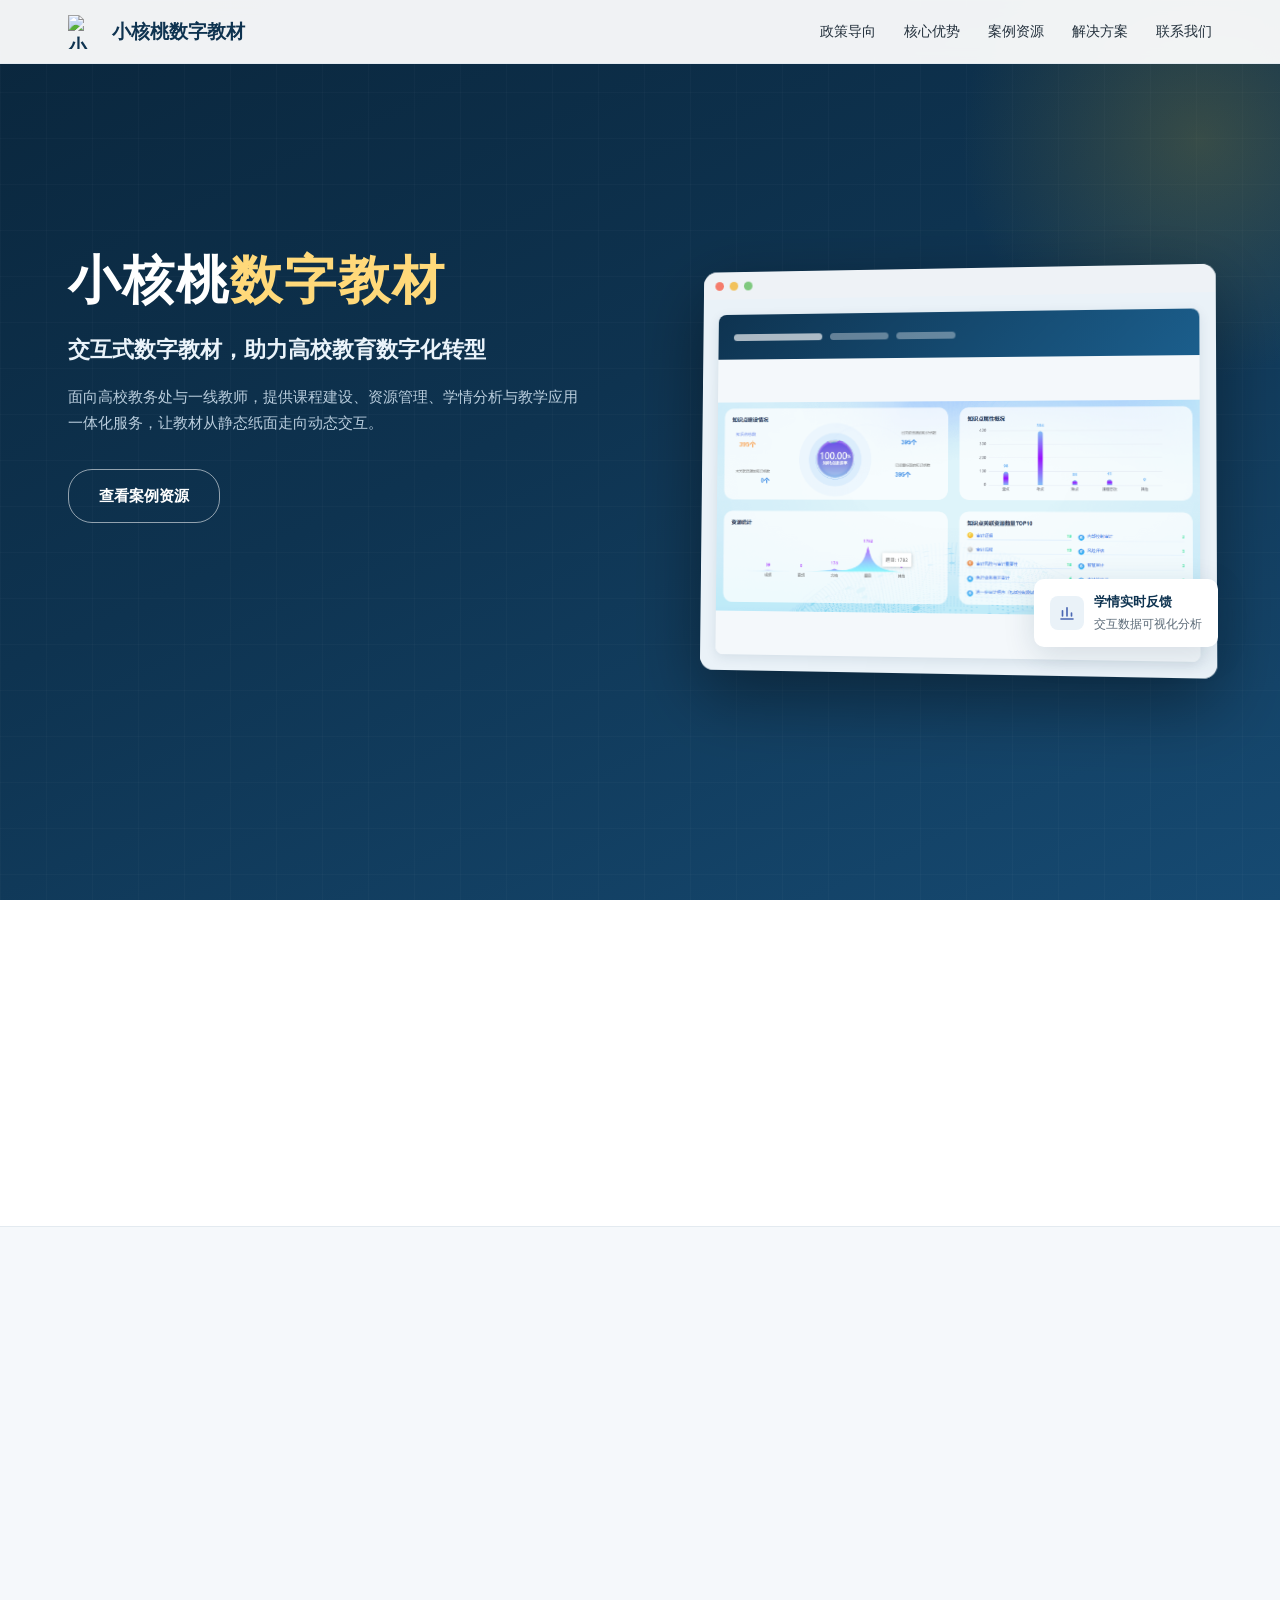
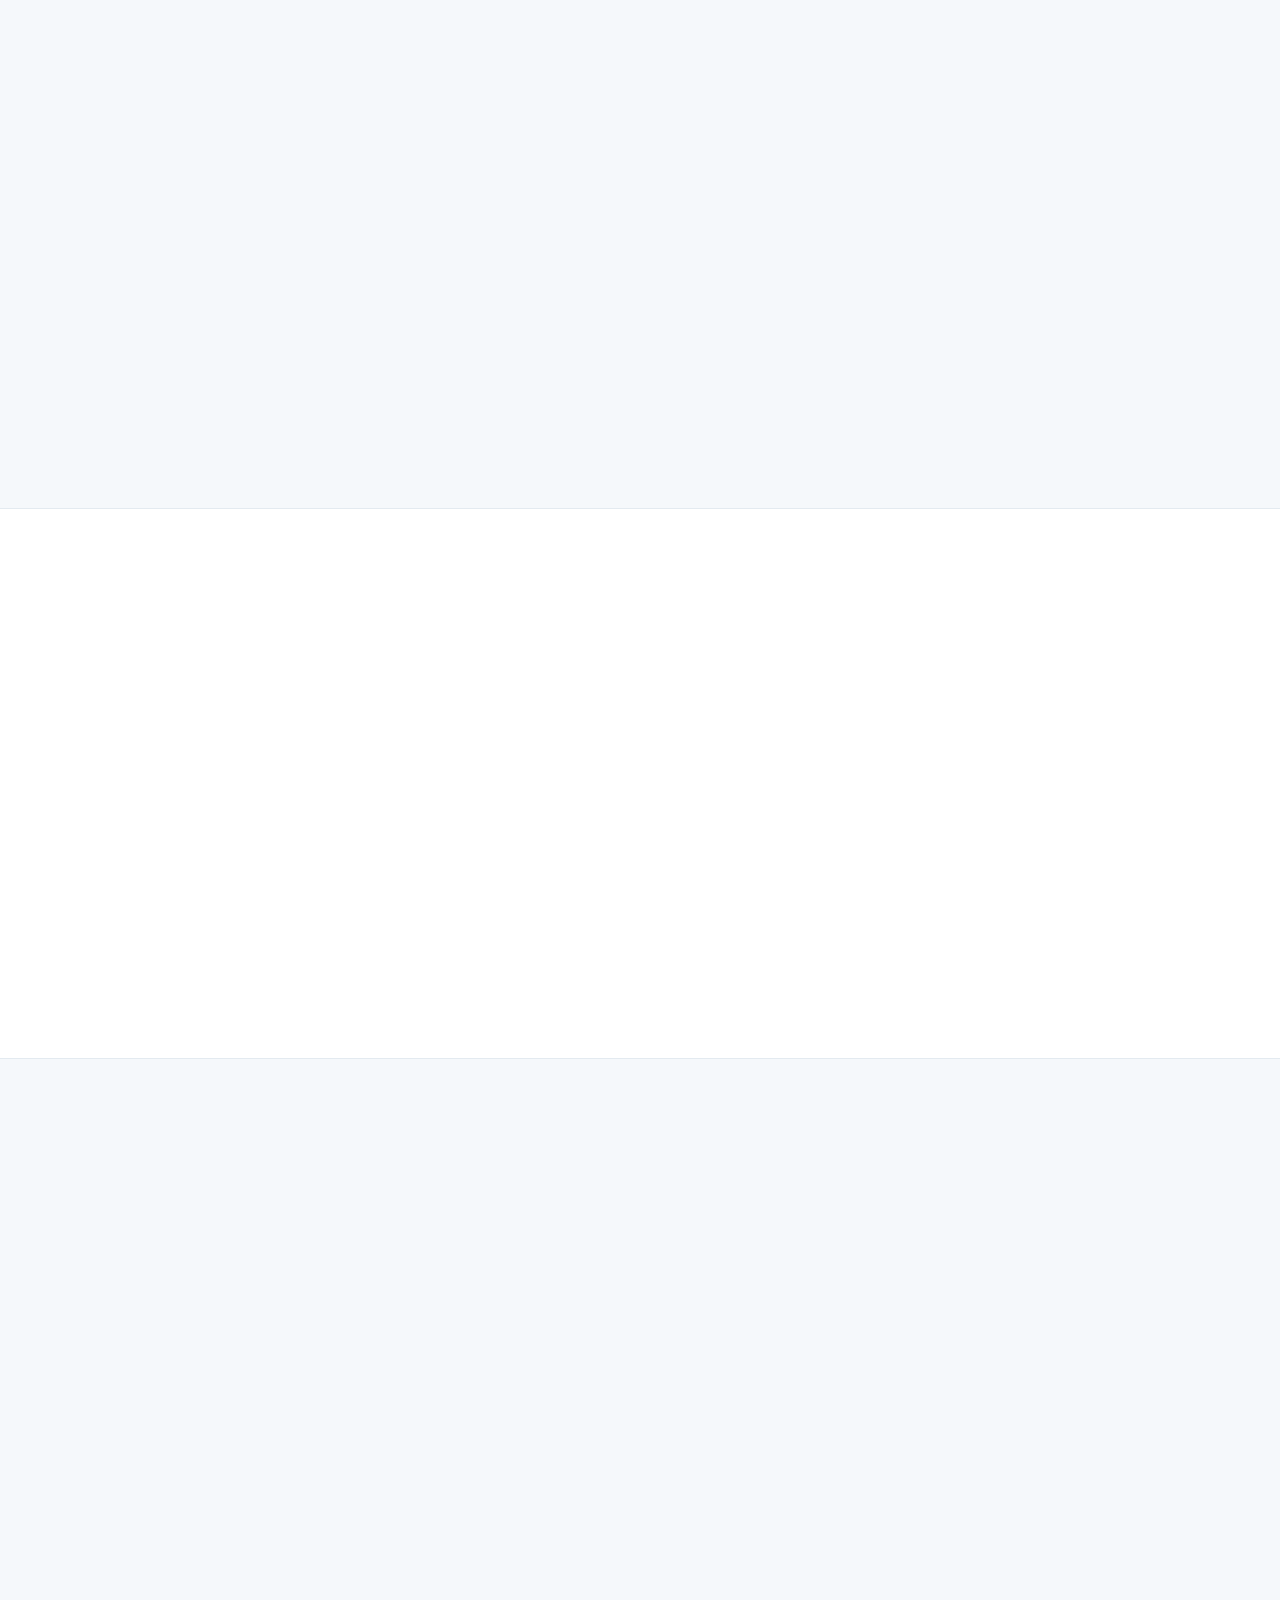
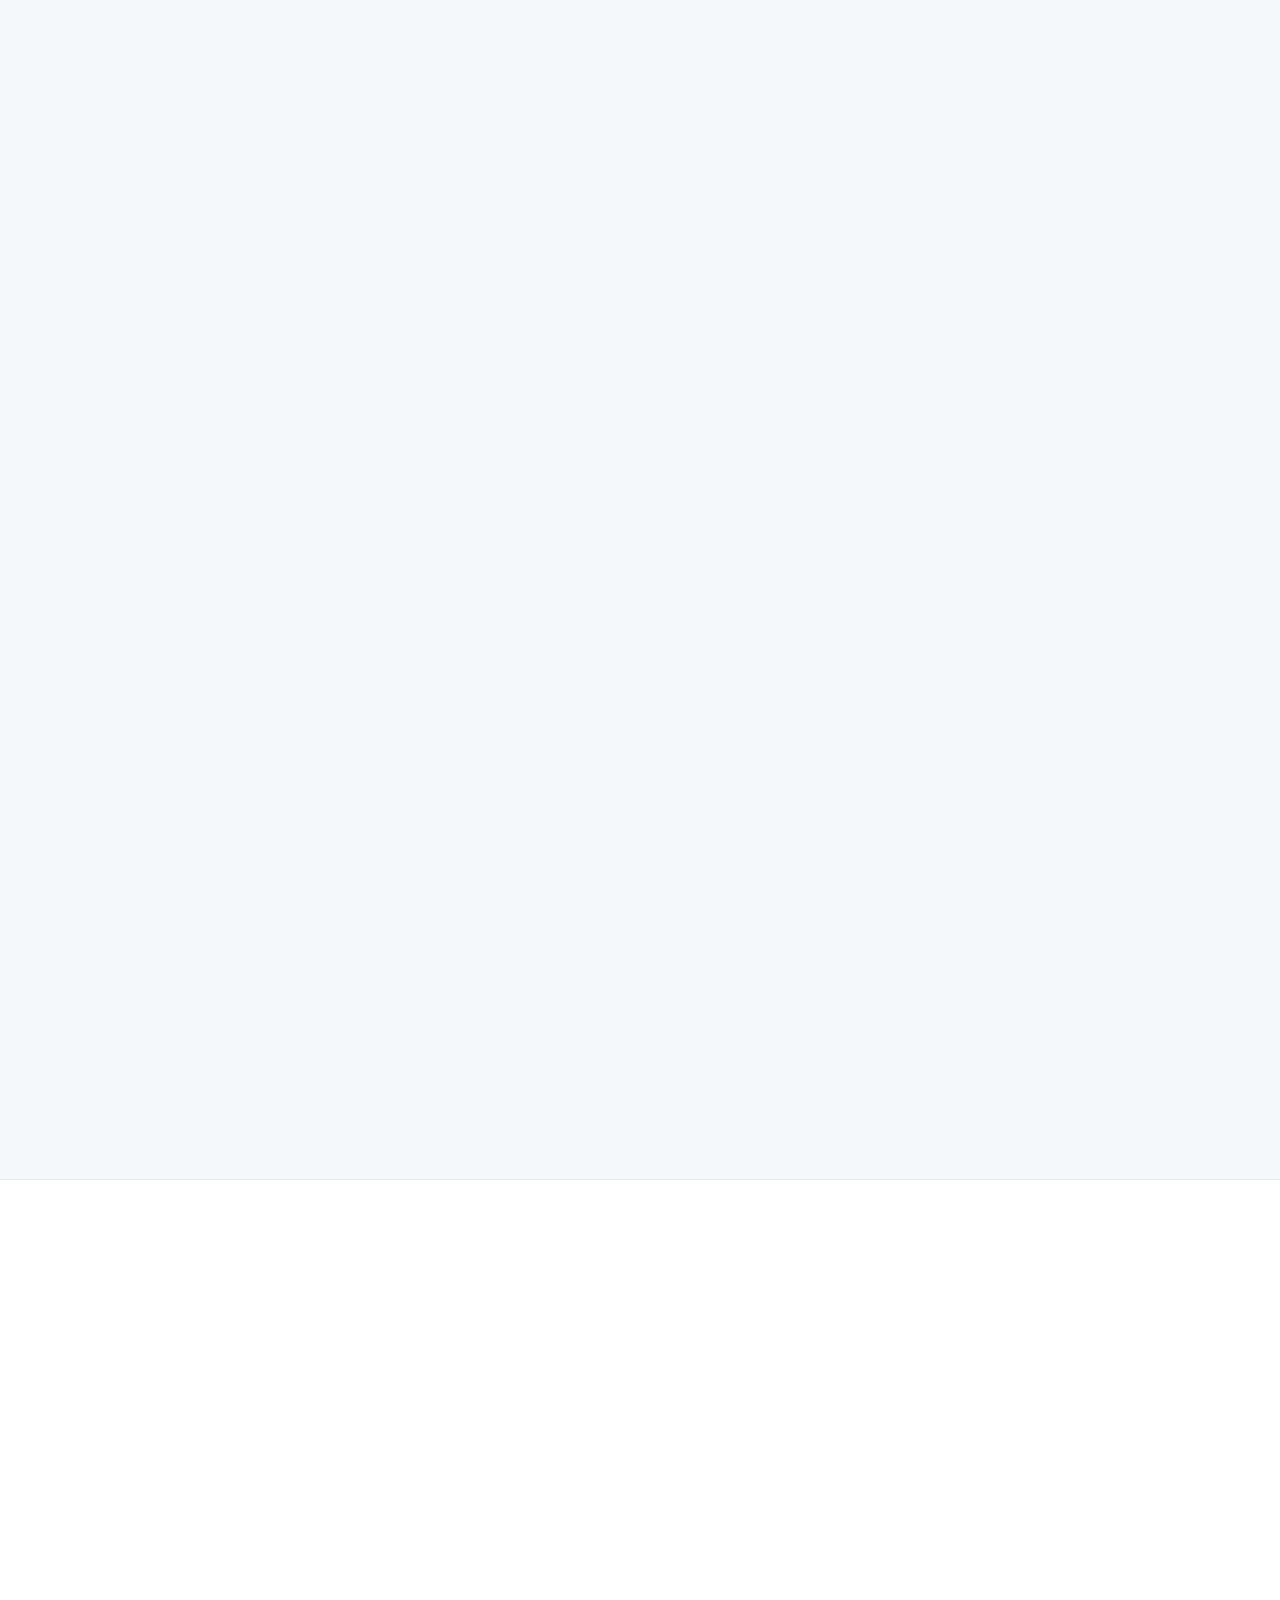
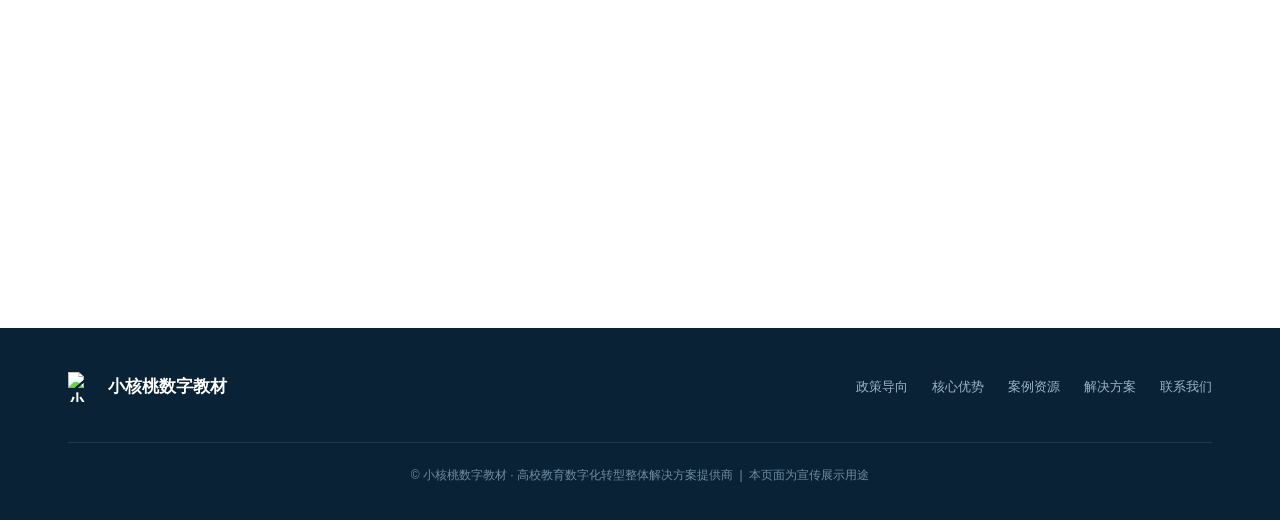
==== promo/index.html @ f2ae72eb "promo改版v3：数字教材封面无限滚动+核桃智学平台链接" ====
<!DOCTYPE html>
<html lang="zh-CN">
<head>
<meta charset="UTF-8">
<meta name="viewport" content="width=device-width, initial-scale=1.0">
<title>小核桃数字教材 · 交互式数字教材，助力高校教育数字化转型</title>
<meta name="description" content="小核桃数字教材：面向高校的数字教材建设整体解决方案，覆盖课程建设、资源管理、学情分析与教学应用全流程。">
<style>
/* ============ 基础与变量 ============ */
:root{
  --navy:#0e3350;
  --navy-2:#164a72;
  --blue:#1b5e8c;
  --blue-soft:#eaf2f8;
  --gold:#c9a227;
  --gold-soft:#f7efd8;
  --ink:#23303c;
  --gray:#5c6b78;
  --line:#e3eaf0;
  --bg:#ffffff;
  --bg-gray:#f5f8fb;
  --shadow:0 1px 3px rgba(14,51,80,.08),0 6px 20px rgba(14,51,80,.06);
  --shadow-lg:0 8px 32px rgba(14,51,80,.14);
  --radius:10px;
}
*{margin:0;padding:0;box-sizing:border-box}
html{scroll-behavior:smooth;scroll-padding-top:76px}
body{
  font-family:"Microsoft YaHei","PingFang SC","Helvetica Neue",Arial,sans-serif;
  color:var(--ink);background:var(--bg);line-height:1.7;
  -webkit-font-smoothing:antialiased;
}
a{color:inherit;text-decoration:none}
img{max-width:100%;display:block}
button{font-family:inherit;cursor:pointer;border:none;background:none}
.container{max-width:1200px;margin:0 auto;padding:0 28px}
section{position:relative}

/* ============ 通用板块头 ============ */
.section-head{text-align:center;max-width:760px;margin:0 auto 48px}
.section-kicker{
  display:inline-block;font-size:13px;letter-spacing:2px;color:var(--blue);
  background:var(--blue-soft);border:1px solid #d3e5f2;border-radius:20px;
  padding:4px 16px;margin-bottom:16px;font-weight:600;
}
.section-title{font-size:32px;font-weight:700;color:var(--navy);line-height:1.35}
.section-sub{color:var(--gray);margin-top:12px;font-size:15px}
.section-head .divider{width:52px;height:3px;background:var(--gold);border-radius:2px;margin:18px auto 0}

/* ============ 顶部导航 ============ */
.nav{
  position:fixed;top:0;left:0;right:0;z-index:100;height:64px;
  background:rgba(255,255,255,.94);backdrop-filter:blur(8px);
  border-bottom:1px solid var(--line);transition:box-shadow .25s;
}
.nav.scrolled{box-shadow:0 2px 14px rgba(14,51,80,.08)}
.nav-inner{height:64px;display:flex;align-items:center;justify-content:space-between}
.brand{display:flex;align-items:center;gap:10px;font-size:19px;font-weight:700;color:var(--navy)}
.brand .logo-img{
  width:34px;height:34px;object-fit:contain;flex:none;border-radius:0;
}
.nav-links{display:flex;align-items:center;gap:28px}
.nav-links a{font-size:14px;color:var(--ink);position:relative;padding:4px 0;transition:color .2s}
.nav-links a:hover{color:var(--blue)}
.nav-links a::after{content:"";position:absolute;left:0;bottom:0;width:0;height:2px;background:var(--blue);transition:width .25s}
.nav-links a:hover::after{width:100%}
.nav-cta{
  background:linear-gradient(135deg,var(--navy),var(--blue));color:#fff;
  font-size:14px;padding:9px 20px;border-radius:22px;font-weight:600;transition:transform .2s,box-shadow .2s;
}
.nav-cta:hover{transform:translateY(-1px);box-shadow:0 4px 14px rgba(27,94,140,.35)}
.nav-burger{display:none;flex-direction:column;gap:5px;padding:8px}
.nav-burger span{width:22px;height:2px;background:var(--navy);border-radius:1px}

/* ============ Banner ============ */
.hero{
  min-height:100vh;display:flex;align-items:center;
  background:linear-gradient(155deg,#0a263c 0%,var(--navy) 45%,var(--navy-2) 100%);
  color:#fff;position:relative;overflow:hidden;padding:120px 0 80px;
}
.hero::before{
  content:"";position:absolute;inset:0;opacity:.5;
  background-image:linear-gradient(rgba(255,255,255,.045) 1px,transparent 1px),
                   linear-gradient(90deg,rgba(255,255,255,.045) 1px,transparent 1px);
  background-size:46px 46px;
}
.hero::after{
  content:"";position:absolute;right:-180px;top:-120px;width:520px;height:520px;border-radius:50%;
  background:radial-gradient(circle,rgba(201,162,39,.22),transparent 65%);
}
.hero-inner{position:relative;z-index:2;display:grid;grid-template-columns:1.05fr .95fr;gap:56px;align-items:center}
.hero h1{font-size:52px;font-weight:800;letter-spacing:2px;line-height:1.25;margin-bottom:18px}
.hero h1 .accent{color:#ffd97a}
.hero-sub{font-size:22px;font-weight:600;color:#eaf3fa;margin-bottom:16px}
.hero-desc{font-size:15px;color:#b9cddd;max-width:520px;margin-bottom:34px}
.hero-actions{display:flex;gap:16px;flex-wrap:wrap}
.btn{
  display:inline-flex;align-items:center;justify-content:center;gap:8px;
  font-size:15px;font-weight:600;border-radius:24px;padding:13px 30px;transition:transform .2s,box-shadow .2s,background .2s;
}
.btn-primary{background:linear-gradient(135deg,#d9b64a,#c9a227);color:#27301c}
.btn-primary:hover{transform:translateY(-2px);box-shadow:0 8px 22px rgba(201,162,39,.45)}
.btn-ghost{border:1px solid rgba(255,255,255,.55);color:#fff}
.btn-ghost:hover{background:rgba(255,255,255,.1);transform:translateY(-2px)}
.hero-metrics{display:flex;gap:0;margin-top:46px;overflow:hidden;border-radius:12px;background:linear-gradient(135deg,#0c2942,#164a72);box-shadow:0 8px 32px rgba(14,51,80,.35);backdrop-filter:blur(8px)}
.metric{flex:1;text-align:center;padding:28px 16px;position:relative;cursor:default;transition:background .25s}
.metric::after{content:"";position:absolute;right:0;top:15%;bottom:15%;width:1px;background:rgba(255,255,255,.12)}
.metric:last-child::after{display:none}
.metric:hover{background:rgba(255,255,255,.045)}
.metric strong{display:block;font-size:24px;font-weight:700;color:#fff;letter-spacing:1.5px;line-height:1.4}
.metric strong .accent{color:#ffd97a;font-weight:800}
.metric strong em{font-style:normal;color:#ffd97a;font-weight:800}
.metric strong span{position:relative;z-index:1}
.hero-visual{position:relative}
.device-frame{
  background:#fff;border-radius:14px;box-shadow:0 24px 70px rgba(0,0,0,.4);overflow:hidden;
  transform:perspective(1200px) rotateY(-6deg) rotateX(2deg);
}
.device-top{height:28px;background:#eef2f6;display:flex;align-items:center;padding:0 12px;gap:6px}
.device-top i{width:9px;height:9px;border-radius:50%;display:inline-block}
.device-top i:nth-child(1){background:#f57c6c}
.device-top i:nth-child(2){background:#f2c25c}
.device-top i:nth-child(3){background:#7fc97f}
.device-screen{background:var(--blue-soft);padding:16px}
.mock-book{background:#fff;border-radius:8px;box-shadow:0 3px 12px rgba(14,51,80,.1);overflow:hidden}
.mock-book-bar{height:46px;background:linear-gradient(135deg,var(--navy),var(--blue));display:flex;align-items:center;padding:0 16px;gap:8px}
.mock-book-bar span{width:60px;height:7px;border-radius:4px;background:rgba(255,255,255,.35)}
.mock-book-bar span:first-child{width:92px;background:rgba(255,255,255,.65)}
.mock-book-shot{min-height:300px;display:flex;align-items:center;justify-content:center;background:#f4f8fb}
.mock-book-shot img{max-width:100%;max-height:100%;object-fit:contain;display:block}
.hero-badge{
  position:absolute;right:-6px;bottom:26px;background:#fff;border-radius:10px;box-shadow:var(--shadow-lg);
  padding:12px 16px;display:flex;align-items:center;gap:10px;font-size:13px;color:var(--ink);
}
.hero-badge .ico{width:34px;height:34px;border-radius:8px;background:var(--blue-soft);display:flex;align-items:center;justify-content:center;padding:8px}
.hero-badge b{display:block;font-size:13px;color:var(--navy)}
.hero-badge span{font-size:12px;color:var(--gray)}

/* ============ 滚动淡入 ============ */
.fade{opacity:0;transform:translateY(26px);transition:opacity .6s ease,transform .6s ease}
.fade.in{opacity:1;transform:none}

/* ============ 板块1：政策导向 ============ */
.section{padding:88px 0}
.section-gray{background:var(--bg-gray);border-top:1px solid var(--line);border-bottom:1px solid var(--line)}
.policy-grid{display:grid;grid-template-columns:repeat(3,1fr);gap:24px}
.policy-card{
  background:#fff;border:1px solid var(--line);border-radius:var(--radius);overflow:hidden;
  cursor:pointer;transition:transform .22s,box-shadow .22s,border-color .22s;position:relative;
}
.policy-card:hover{transform:translateY(-4px);box-shadow:var(--shadow-lg);border-color:#c8dbe9}
.policy-card .shot{
  height:212px;background:#f7fafc;display:flex;align-items:center;justify-content:center;
  border-bottom:1px solid var(--line);padding:16px;position:relative;
}
.policy-card .badge{position:absolute;top:12px;left:12px;z-index:3;font-size:11px;color:#fff;
  background:rgba(14,51,80,.82);padding:3px 10px;border-radius:12px}
.policy-card .mask{position:absolute;inset:0;background:linear-gradient(180deg,rgba(247,250,252,0),rgba(247,250,252,.92));display:flex;align-items:flex-end;
  padding:12px 14px;font-size:12px;color:var(--gray);opacity:0;transform:translateY(7px);transition:all .22s;z-index:2}
.policy-card:hover .mask{opacity:1;transform:none}
.policy-card .info{padding:16px 18px 18px}
.policy-card .info h3{font-size:15.5px;font-weight:700;color:var(--navy);line-height:1.5;margin-bottom:8px}
.policy-card .meta{display:flex;justify-content:space-between;align-items:center}
.policy-card .dept{font-size:12px;color:var(--gray);background:#f1f5f9;border-radius:12px;padding:3px 10px}
.policy-card .more{font-size:12.5px;color:var(--blue);font-weight:600;opacity:0;transform:translateX(-5px);transition:all .22s}
.policy-card:hover .more{opacity:1;transform:none}

/* 政策文件示意（公文样式） */
.doc-shot{width:100%;max-width:236px;background:#fff;border:1px solid #e5e9ee;border-radius:6px;padding:15px 14px;box-shadow:0 2px 8px rgba(14,51,80,.08)}
.doc-shot .red{width:88%;height:6px;border-radius:3px;background:#c0392b;margin:0 auto 9px}
.doc-shot .doc-title{text-align:center;font-size:11px;font-weight:700;color:#2c3e50;line-height:1.5;margin-bottom:10px;letter-spacing:.5px}
.doc-shot .doc-no{text-align:center;font-size:9.5px;color:#7f8c8d;margin-bottom:9px}
.doc-shot .doc-body{display:flex;flex-direction:column;gap:6px}
.doc-shot .doc-body i{height:5px;border-radius:3px;background:#e8edf2}
.doc-shot .doc-body i.w70{width:70%}.doc-shot .doc-body i.w55{width:55%}.doc-shot .doc-body i.w80{width:80%}
.doc-shot .stamp{position:relative;margin-top:10px;height:36px}
.doc-shot .stamp::before{content:"示例文件 · 待替换";position:absolute;right:0;top:0;font-size:8.5px;color:#b0bec5;border:1px dashed #c8d4dd;border-radius:40%;
  transform:rotate(-8deg);padding:6px 7px;white-space:nowrap}
.doc-shot.long{max-width:186px}

/* ============ 弹窗 ============ */
.overlay{
  position:fixed;inset:0;z-index:300;background:rgba(9,25,38,.66);backdrop-filter:blur(3px);
  display:flex;align-items:center;justify-content:center;padding:28px;
  opacity:0;pointer-events:none;transition:opacity .25s;
}
.overlay.open{opacity:1;pointer-events:auto}
.modal{
  background:#fff;border-radius:14px;width:min(960px,100%);max-height:86vh;overflow:hidden;
  box-shadow:0 30px 80px rgba(0,0,0,.4);transform:translateY(18px) scale(.98);transition:transform .28s;
  display:flex;flex-direction:column;
}
.overlay.open .modal{transform:none}
.modal-head{display:flex;align-items:center;justify-content:space-between;padding:16px 22px;border-bottom:1px solid var(--line)}
.modal-head h3{font-size:17px;color:var(--navy);font-weight:700;padding-right:16px}
.modal-close{width:34px;height:34px;border-radius:50%;background:#f1f5f9;color:var(--gray);font-size:18px;line-height:34px;
  text-align:center;flex:none;transition:background .2s,color .2s}
.modal-close:hover{background:#e3ecf3;color:var(--navy)}
.modal-body{overflow:auto;padding:22px;display:grid;grid-template-columns:1fr 1fr;gap:26px}
.modal-body.case-only{grid-template-columns:1fr}
.modal-shot{background:#f7fafc;border:1px solid var(--line);border-radius:10px;padding:18px;display:flex;align-items:center;justify-content:center;min-height:300px}
.modal-info h4{font-size:16.5px;color:var(--navy);margin-bottom:5px}
.modal-info .m-meta{font-size:12.5px;color:var(--blue);margin-bottom:14px}
.modal-info p{font-size:14px;color:#44525e;margin-bottom:14px}
.modal-info .note{font-size:12.5px;color:#8a97a1;background:#f4f7fa;border-radius:8px;padding:10px 12px;margin-bottom:16px;line-height:1.6}
.modal-dl{
  display:inline-flex;align-items:center;gap:8px;background:linear-gradient(135deg,var(--navy),var(--blue));
  color:#fff;font-size:14px;font-weight:600;border-radius:22px;padding:11px 24px;transition:transform .2s,box-shadow .2s;
}
.modal-dl:hover{transform:translateY(-2px);box-shadow:0 6px 16px rgba(27,94,140,.4)}

/* 案例视频弹窗 */
.case-video{width:100%;aspect-ratio:16/9;background:#0b1a28;border-radius:10px;overflow:hidden}
.case-video video{width:100%;height:100%;object-fit:contain;background:#000}

/* ============ 板块2：优势与创新 ============ */
.sec-tabs{display:flex;justify-content:center;gap:12px;margin-bottom:44px}
.sec-tab{font-size:15px;font-weight:600;color:var(--gray);border-bottom:2px solid transparent;padding:8px 4px;margin:0 8px;transition:color .2s,border-color .2s}
.sec-tab:hover{color:var(--blue)}
.sec-tab.active{color:var(--blue);border-color:var(--blue)}
.tab-panel{display:none}
.tab-panel.active{display:block;animation:panelIn .35s ease}
@keyframes panelIn{from{opacity:0;transform:translateY(10px)}to{opacity:1;transform:none}}

.adv-cards{display:grid;grid-template-columns:repeat(2,1fr);gap:24px}
.adv-card{background:#fff;border:1px solid var(--line);border-radius:var(--radius);padding:26px 24px;transition:transform .22s,box-shadow .22s;text-align:center}
.adv-card:hover{transform:translateY(-4px);box-shadow:var(--shadow-lg)}
.adv-ico{width:56px;height:56px;margin:0 auto 16px;border-radius:14px;display:flex;align-items:center;justify-content:center;font-size:26px}
.adv-ico.b1{background:#e8f1f9}.adv-ico.b2{background:#f5eedc}.adv-ico.b3{background:#eaf4ec}.adv-ico.b4{background:#f6ebf1}.adv-ico.b5{background:#edf1fa}.adv-ico.b6{background:#f2efe9}
.adv-card h3{font-size:16px;color:var(--navy);margin-bottom:10px}
.adv-card p{font-size:13.5px;color:var(--gray)}

/* 截图横向滑动 */
.slide-wrap{position:relative;margin-top:14px}
.slide-track{display:flex;gap:22px;overflow-x:auto;scroll-snap-type:x mandatory;padding:6px 4px 18px;
  scrollbar-width:thin;scrollbar-color:#c9d8e4 transparent}
.slide-track::-webkit-scrollbar{height:6px}
.slide-track::-webkit-scrollbar-thumb{background:#c9d8e4;border-radius:3px}
.slide-card{flex:none;width:300px;scroll-snap-align:start;cursor:zoom-in;transition:transform .2s}
.slide-card:hover{transform:translateY(-3px)}
.slide-card .snap{height:196px;background:#f7fafc;border:1px solid var(--line);border-radius:var(--radius);display:flex;align-items:center;justify-content:center;overflow:hidden}
.slide-card figcaption{font-size:12.5px;color:var(--gray);margin-top:10px;text-align:center}
.slide-arrow{
  position:absolute;top:84px;width:38px;height:38px;border-radius:50%;background:#fff;border:1px solid var(--line);
  box-shadow:var(--shadow);color:var(--navy);font-size:16px;z-index:5;transition:all .2s;display:flex;align-items:center;justify-content:center;
}
.slide-arrow:hover{background:var(--navy);color:#fff}
.slide-arrow.prev{left:-16px}
.slide-arrow.next{right:-16px}

/* 动态图标演示（轻量） */
.dyn-row{display:grid;grid-template-columns:repeat(3,1fr);gap:24px;margin-top:44px}
.dyn-item{background:#fff;border:1px solid var(--line);border-radius:var(--radius);padding:26px 22px;text-align:center;transition:box-shadow .25s}
.dyn-item:hover{box-shadow:var(--shadow-lg)}
.dyn-ico{position:relative;width:74px;height:74px;margin:0 auto 14px}
.dyn-ico svg{width:74px;height:74px}
.dyn-item h4{font-size:15px;color:var(--navy);margin-bottom:8px}
.dyn-item p{font-size:13px;color:var(--gray)}

/* ============ 数字教材封面无限滚动 ============ */
.book-marquee{margin-top:44px;position:relative;overflow:hidden}
.book-marquee::before,.book-marquee::after{content:"";position:absolute;top:0;bottom:0;width:72px;z-index:2;pointer-events:none}
.book-marquee::before{left:0;background:linear-gradient(90deg,var(--bg-gray),transparent)}
.book-marquee::after{right:0;background:linear-gradient(270deg,var(--bg-gray),transparent)}
.book-track{display:flex;gap:20px;animation:bookScroll 28s linear infinite;width:max-content}
.book-marquee:hover .book-track{animation-play-state:paused}
.book-card{flex:none;width:170px;background:#fff;border:1px solid var(--line);border-radius:var(--radius);overflow:hidden;box-shadow:var(--shadow);transition:transform .22s,box-shadow .22s}
.book-card:hover{transform:translateY(-6px);box-shadow:var(--shadow-lg)}
.book-card img{width:100%;height:226px;object-fit:cover;display:block}
.book-card .book-info{padding:10px 12px}
.book-card .book-info h5{font-size:12.5px;color:var(--navy);font-weight:700;line-height:1.4}
@keyframes bookScroll{0%{transform:translateX(0)}100%{transform:translateX(-50%)}}
.book-platform-row{margin-top:28px;text-align:center}
.book-platform-row p{font-size:13.5px;color:var(--gray);margin-bottom:14px}

@media (max-width:760px){
  .book-card{width:140px}
  .book-card img{height:186px}
}
.pulse-ring{animation:pulseRing 2.4s ease-out infinite;transform-origin:center}
@keyframes pulseRing{0%{transform:scale(.6);opacity:.75}70%{transform:scale(1.08);opacity:0}100%{transform:scale(1.08);opacity:0}}
.pulse-dot{animation:pulseDot 2.4s ease-in-out infinite}
@keyframes pulseDot{0%,100%{opacity:.45}50%{opacity:1}}

.grow-bar{animation:growBar 1.6s ease-in-out infinite alternate;transform-origin:bottom}
@keyframes growBar{from{transform:scaleY(.55)}to{transform:scaleY(1)}}

/* ============ 板块3：案例库 ============ */
.res-toolbar{display:flex;justify-content:space-between;align-items:center;gap:18px;flex-wrap:wrap;margin-bottom:28px}
.res-filters{display:flex;gap:10px;flex-wrap:wrap}
.res-filter{font-size:13.5px;font-weight:600;color:var(--gray);border:1px solid var(--line);background:#fff;border-radius:22px;padding:7px 18px;transition:all .2s}
.res-filter:hover{border-color:var(--blue);color:var(--blue)}
.res-filter.active{background:var(--blue);color:#fff;border-color:var(--blue)}
.res-search{position:relative}
.res-search input{
  width:250px;border:1px solid var(--line);border-radius:22px;padding:9px 16px 9px 38px;font-size:13.5px;color:var(--ink);
  outline:none;transition:border-color .2s,box-shadow .2s;background:#fff;
}
.res-search input:focus{border-color:var(--blue);box-shadow:0 0 0 3px rgba(27,94,140,.12)}
.res-search::before{content:url("data:image/svg+xml,%3Csvg xmlns='http://www.w3.org/2000/svg' viewBox='0 0 24 24' fill='none' stroke='%238a97a1' stroke-width='2.5' stroke-linecap='round'%3E%3Ccircle cx='11' cy='11' r='7'/%3E%3Cline x1='21' y1='21' x2='16.5' y2='16.5'/%3E%3C/svg%3E");position:absolute;left:13px;top:50%;transform:translateY(-50%);font-size:13px;opacity:.55}
.case-grid{display:grid;grid-template-columns:repeat(3,1fr);gap:22px}
.case-card{
  background:#fff;border:1px solid var(--line);border-radius:var(--radius);overflow:hidden;cursor:pointer;
  transition:transform .22s,box-shadow .22s;display:flex;flex-direction:column;
}
.case-card:hover{transform:translateY(-4px);box-shadow:var(--shadow-lg)}
.case-cover{position:relative;height:168px;overflow:hidden;background:#10263b}
.case-cover img{width:100%;height:100%;object-fit:cover;transition:transform .35s}
.case-card:hover .case-cover img{transform:scale(1.05)}
.case-cover .cover-ph{width:100%;height:100%;display:flex;align-items:center;justify-content:center;color:#fff;font-size:15px}
.case-cover .play-badge{
  position:absolute;left:50%;top:50%;transform:translate(-50%,-50%);width:46px;height:46px;border-radius:50%;
  background:rgba(255,255,255,.9);color:var(--navy);display:flex;align-items:center;justify-content:center;
  font-size:16px;transition:transform .2s,background .2s;box-shadow:0 4px 14px rgba(0,0,0,.3);
}
.case-card:hover .play-badge{transform:translate(-50%,-50%) scale(1.12);background:#fff}
.case-cover .pin-badge{position:absolute;top:10px;left:10px;background:rgba(201,162,39,.94);color:#332c12;font-size:11px;font-weight:700;padding:3px 10px;border-radius:12px;z-index:2}
.case-body{padding:15px 16px 17px;display:flex;flex-direction:column;gap:8px;flex:1}
.case-body h3{font-size:14.5px;font-weight:700;color:var(--navy);line-height:1.5}
.case-body p{font-size:12.5px;color:var(--gray);flex:1}
.case-tags{display:flex;gap:6px;flex-wrap:wrap}
.case-tags span{font-size:11px;color:var(--blue);background:var(--blue-soft);border-radius:10px;padding:2px 9px}
.res-empty{text-align:center;color:var(--gray);padding:48px 0;display:none;font-size:14px}
.res-more{
  margin-top:52px;text-align:center;padding-top:36px;border-top:1px dashed var(--line);
}
.res-more p{font-size:13.5px;color:var(--gray);margin-bottom:16px}

/* ============ 板块4：解决方案（架构图版） ============ */
.arch-diagram{
  background:#fff;border:1px solid var(--line);border-radius:var(--radius);
  padding:32px;box-shadow:var(--shadow);margin-bottom:32px;
}
.arch-title{text-align:center;font-size:20px;font-weight:700;color:var(--navy);margin-bottom:6px}
.arch-sub{text-align:center;font-size:13px;color:var(--gray);margin-bottom:28px}
.arch-tier{display:flex;align-items:stretch;gap:16px;margin-bottom:8px}
.arch-tier-label{
  width:90px;flex:none;display:flex;align-items:center;justify-content:center;
  font-size:13px;font-weight:700;color:#fff;border-radius:8px;padding:12px 8px;
  text-align:center;line-height:1.4;
}
.arch-tier-items{flex:1;display:flex;gap:12px;flex-wrap:wrap}
.arch-item{
  flex:1;min-width:140px;background:#f8fafc;border:1.5px solid #e2e8f0;border-radius:8px;
  padding:14px 12px;text-align:center;font-size:12.5px;color:#334155;font-weight:600;
  transition:all .2s;cursor:default;position:relative;
}
.arch-item:hover{
  transform:translateY(-3px);box-shadow:0 6px 20px rgba(0,0,0,.08);
  border-color:var(--blue);background:#fff;
}
.arch-item .arch-icon{
  width:32px;height:32px;margin:0 auto 8px;border-radius:6px;
  display:flex;align-items:center;justify-content:center;
}
.arch-arrow{
  text-align:center;padding:4px 0;color:#94a3b8;font-size:18px;
}
.arch-tier.access .arch-tier-label{background:linear-gradient(135deg,#0e3350,#1b5e8c)}
.arch-tier.access .arch-icon{background:#eaf2f8;color:var(--blue)}
.arch-tier.app .arch-tier-label{background:linear-gradient(135deg,#164a72,#2563a8)}
.arch-tier.app .arch-icon{background:#f0f7ff;color:#2563a8}
.arch-tier.service .arch-tier-label{background:linear-gradient(135deg,#2563a8,#3b82c4)}
.arch-tier.service .arch-icon{background:#f5f0ff;color:#3b82c4}
.arch-tier.data .arch-tier-label{background:linear-gradient(135deg,#3b82c4,#60a5d4)}
.arch-tier.data .arch-icon{background:#f0fdf4;color:#16a34a}
.arch-tier.infra .arch-tier-label{background:linear-gradient(135deg,#475569,#64748b)}
.arch-tier.infra .arch-icon{background:#fef3c7;color:#d97706}

/* 架构图悬停详情 */
.arch-detail{
  position:absolute;bottom:calc(100% + 8px);left:50%;transform:translateX(-50%) translateY(4px);
  width:220px;background:#1e293b;color:#e2e8f0;border-radius:10px;padding:14px;
  font-size:12px;font-weight:400;line-height:1.7;opacity:0;pointer-events:none;
  transition:all .22s;box-shadow:0 8px 30px rgba(0,0,0,.25);z-index:10;
}
.arch-item:hover .arch-detail{opacity:1;transform:translateX(-50%) translateY(0)}
.arch-detail::after{
  content:"";position:absolute;left:50%;bottom:-6px;transform:translateX(-50%) rotate(45deg);
  width:12px;height:12px;background:#1e293b;
}

/* 解决方案类型卡片 */
.sol-types{display:grid;grid-template-columns:repeat(3,1fr);gap:20px;margin-top:28px}
.sol-type-card{
  background:#fff;border:1px solid var(--line);border-radius:var(--radius);padding:22px;
  transition:transform .22s,box-shadow .22s;
}
.sol-type-card:hover{transform:translateY(-3px);box-shadow:var(--shadow-lg)}
.sol-type-tag{
  display:inline-block;font-size:11px;font-weight:700;color:#fff;background:var(--gold);
  border-radius:12px;padding:3px 10px;margin-bottom:12px;
}
.sol-type-card h4{font-size:16px;color:var(--navy);margin-bottom:8px}
.sol-type-card p{font-size:13px;color:var(--gray);line-height:1.7}
.sol-type-feats{margin-top:14px;display:flex;flex-direction:column;gap:8px}
.sol-type-feat{
  font-size:12px;color:#44525e;background:#f8fafc;border-radius:6px;padding:8px 10px;
  display:flex;align-items:center;gap:6px;
}
.sol-type-feat::before{
  content:"";width:5px;height:5px;border-radius:50%;background:var(--blue);flex:none;
}

/* 外部链接按钮 */
.ext-link-row{margin-top:54px;text-align:center;padding-top:38px;border-top:1px dashed var(--line)}
.ext-link-row p{font-size:13.5px;color:var(--gray);margin-bottom:18px}

/* ============ 板块5：联系 ============ */
.contact-wrap{display:grid;grid-template-columns:1fr 1.1fr;gap:52px;align-items:center}
.contact-left h3{font-size:26px;color:var(--navy);margin-bottom:12px;font-weight:700}
.contact-left p{font-size:14.5px;color:var(--gray);margin-bottom:22px;line-height:1.9}
.contact-ways{display:flex;flex-direction:column;gap:14px}
.contact-way{display:flex;align-items:center;gap:13px}
.contact-way .cw-ico{width:42px;height:42px;border-radius:11px;background:var(--blue-soft);display:flex;align-items:center;justify-content:center;font-size:19px;flex:none}
.contact-way b{display:block;font-size:14px;color:var(--navy)}
.contact-way span{font-size:13px;color:var(--gray)}
.qr-box{
  justify-self:end;text-align:center;background:#fff;border:1px solid var(--line);border-radius:16px;
  padding:28px 30px 24px;box-shadow:var(--shadow);transition:transform .3s ease,box-shadow .3s ease;max-width:330px;
}
.qr-box:hover{transform:scale(1.035);box-shadow:var(--shadow-lg)}
.qr-holder{width:212px;height:212px;margin:0 auto 16px;border:1px solid var(--line);border-radius:10px;background:#fff;
  display:flex;align-items:center;justify-content:center;position:relative;overflow:hidden}
.qr-holder .qr-tip{position:absolute;bottom:0;left:0;right:0;background:rgba(255,255,255,.92);font-size:11px;color:#9aa7b1;padding:3px}
.qr-box h4{font-size:15px;color:var(--navy);margin-bottom:6px;font-weight:700}
.qr-box p{font-size:12.5px;color:var(--gray);line-height:1.7}
.qr-note{margin-top:14px;font-size:11.5px;color:#a2adb5;border-top:1px dashed var(--line);padding-top:12px}

/* ============ 页脚 ============ */
.footer{background:#0a2236;color:#9db4c6;padding:44px 0 34px}
.footer-inner{display:flex;justify-content:space-between;align-items:center;flex-wrap:wrap;gap:18px}
.footer .brand{color:#fff;font-size:17px}
.footer .brand .logo-img{width:30px;height:30px;object-fit:contain;flex:none;filter:brightness(1.2)}
.footer-links{display:flex;gap:24px;font-size:13px}
.footer-links a:hover{color:#fff}
.footer-copy{width:100%;text-align:center;font-size:12px;color:#6f8ba0;border-top:1px solid rgba(255,255,255,.1);padding-top:22px;margin-top:22px}

/* ============ 响应式 ============ */
@media (max-width:1024px){
  .policy-grid,.adv-cards,.case-grid{grid-template-columns:repeat(2,1fr)}
  .hero-inner{grid-template-columns:1fr;gap:44px}
  .hero h1{font-size:40px}
  .hero-visual{max-width:520px}
  .sol-types{grid-template-columns:1fr}
  .contact-wrap{grid-template-columns:1fr;gap:36px}
  .qr-box{justify-self:start}
}
@media (max-width:760px){
  .nav-links{display:none}
  .nav-burger{display:flex}
  .nav-links.mobile-open{display:flex;position:absolute;top:64px;left:0;right:0;background:#fff;flex-direction:column;padding:18px 26px;
    gap:16px;border-bottom:1px solid var(--line);box-shadow:var(--shadow-lg)}
  .hero{padding:100px 0 64px}
  .hero h1{font-size:32px}
  .hero-sub{font-size:17px}
  .hero-metrics{margin-top:36px;border-radius:10px}
  .metric{padding:22px 12px}
  .metric strong{font-size:20px;letter-spacing:1px}
  .metric::after{top:10%;bottom:10%}
  .metric+.metric{border-left:none;padding-left:0}
  .section{padding:60px 0}
  .section-title{font-size:25px}
  .policy-grid,.adv-cards,.case-grid,.dyn-row{grid-template-columns:1fr}
  .modal-body{grid-template-columns:1fr;gap:18px;padding:16px}
  .slide-card{width:250px}
  .res-search input{width:100%}
  .res-toolbar{flex-direction:column;align-items:stretch}
  .arch-tier{flex-direction:column;gap:8px}
  .arch-tier-label{width:100%;padding:10px}
  .arch-tier-items{gap:8px}
  .arch-item{min-width:calc(50% - 4px)}
  .sol-types{grid-template-columns:1fr}
  .arch-detail{width:180px}
}
</style>
</head>
<body>

<!-- ============ 顶部导航 ============ -->
<nav class="nav" id="nav">
  <div class="container nav-inner">
    <a class="brand" href="#top"><img class="logo-img" src="screenshots/logo.png" alt="小核桃数字教材"><span>小核桃数字教材</span></a>
    <div class="nav-links" id="navLinks">
      <a href="#policy">政策导向</a>
      <a href="#advantage">核心优势</a>
      <a href="#cases">案例资源</a>
      <a href="#solution">解决方案</a>
      <a href="#contact">联系我们</a>
    </div>
    <button class="nav-burger" id="navBurger" aria-label="菜单"><span></span><span></span><span></span></button>
  </div>
</nav>

<!-- ============ 首屏 Banner ============ -->
<section class="hero" id="top">
  <div class="container hero-inner">
    <div class="hero-content">
      <h1>小核桃<span class="accent">数字教材</span></h1>
      <p class="hero-sub">交互式数字教材，助力高校教育数字化转型</p>
      <p class="hero-desc">面向高校教务处与一线教师，提供课程建设、资源管理、学情分析与教学应用一体化服务，让教材从静态纸面走向动态交互。</p>
      <div class="hero-actions">
        <a class="btn btn-ghost" href="#cases">查看案例资源</a>
      </div>
      <div class="hero-metrics fade">
        <div class="metric"><strong data-split="教 学 评 管"><span>教 · 学 · 评 · 管</span></strong></div>
        <div class="metric"><strong data-split="数据驱动"><span>数据<span class="accent">·</span><em class="accent">驱动</em></span></strong></div>
        <div class="metric"><strong data-split="多端同步"><span>多端<span class="accent">·</span><em class="accent">同步</em></span></strong></div>
      </div>
    </div>
    <div class="hero-visual">
      <div class="device-frame">
        <div class="device-top"><i></i><i></i><i></i></div>
        <div class="device-screen">
          <div class="mock-book">
            <div class="mock-book-bar"><span></span><span></span><span></span></div>
            <div class="mock-book-shot">
              <img src="screenshots/data-stats.png" alt="学情统计面板界面示意">
            </div>
          </div>
        </div>
      </div>
      <div class="hero-badge">
        <svg class="ico" viewBox="0 0 24 24" aria-hidden="true" fill="none" stroke="#4a67b3" stroke-width="2.2" stroke-linecap="round" stroke-linejoin="round"><path d="M4 20h16M6 16V9m6 7V5m6 11v-4"/></svg>
        <div><b>学情实时反馈</b><span>交互数据可视化分析</span></div>
      </div>
    </div>
  </div>
</section>

<!-- ============ 板块1：政策导向 ============ -->
<section class="section" id="policy">
  <div class="container">
    <div class="section-head fade">
      <h2 class="section-title">响应教育数字化战略，赋能高等教育教学改革</h2>
      <p class="section-sub">紧跟国家教育数字化战略行动，以政策为纲、以标准为尺，为高校数字教材建设提供合规可靠的实践路径。</p>
      <div class="divider"></div>
    </div>
    <div class="policy-grid fade" id="policyGrid" style="margin-top:28px"></div>
  </div>
</section>

<!-- ============ 板块2：数字教材优势与创新亮点 ============ -->
<section class="section section-gray" id="advantage">
  <div class="container">
    <div class="section-head fade">
      <h2 class="section-title">交互式数字教材 · 重构高校课堂教学形态</h2>
      <p class="section-sub">区别于普通静态 PDF 电子书，小核桃以内容交互与学情数据为核心，重塑课前、课中、课后的教学闭环。</p>
      <div class="divider"></div>
    </div>

    <div class="sec-tabs fade" id="advTabs">
      <button class="sec-tab active" data-tab="tabAdv">核心优势</button>
      <button class="sec-tab" data-tab="tabInnov">创新亮点</button>
    </div>

    <!-- 核心优势 Tab -->
    <div class="tab-panel active" id="tabAdv">
      <div class="adv-cards fade">
        <div class="adv-card">
          <div class="adv-ico b1"><svg viewBox="0 0 24 24" width="26" height="26" fill="none" stroke="#4a67b3" stroke-width="2" stroke-linecap="round" stroke-linejoin="round"><path d="M21 8l-9-5-9 5v8l9 5 9-5V8z"/><path d="M3 8l9 5 9-5"/><path d="M12 13v8"/></svg></div>
          <h3>多形态内容载体</h3>
          <p>内嵌测验、三维模型、音视频与批注工具，教材内容从静态图文升级为可交互学习载体。</p>
        </div>
        <div class="adv-card">
          <div class="adv-ico b2"><svg viewBox="0 0 24 24" width="26" height="26" fill="none" stroke="#8a6d3b" stroke-width="2" stroke-linecap="round" stroke-linejoin="round"><circle cx="12" cy="12" r="9"/><path d="M15.5 8.5l-2 5-5 2 2-5 5-2z"/></svg></div>
          <h3>学习行为可视化</h3>
          <p>学情管理后台沉淀学习进度、作答正确率与教学分析，让教师对学情一目了然。</p>
        </div>
      </div>

      <!-- 截图横向滑动 -->
      <div class="slide-wrap fade">
        <button class="slide-arrow prev" id="slidePrev" aria-label="上一组">&#8249;</button>
        <div class="slide-track" id="slideTrack">
          <figure class="slide-card">
            <div class="snap" data-zoom="互动题库功能">
              <img src="screenshots/quiz-tool.png" alt="互动题库功能截图" style="max-width:100%;max-height:100%;object-fit:contain;border-radius:6px">
            </div>
            <figcaption>教材内嵌测验 &#183; 即学即练即反馈</figcaption>
          </figure>
          <figure class="slide-card">
            <div class="snap" data-zoom="三维模型展示">
              <img src="screenshots/3d-model.png" alt="三维模型展示截图" style="max-width:100%;max-height:100%;object-fit:contain;border-radius:6px">
            </div>
            <figcaption>三维模型自由缩放 &#183; 结构直观呈现</figcaption>
          </figure>
          <figure class="slide-card">
            <div class="snap" data-zoom="在线批注示意">
              <svg width="240" height="156" viewBox="0 0 240 156" role="img" aria-label="在线批注功能示意图">
                <rect x="0" y="0" width="240" height="156" rx="8" fill="#fff" stroke="#dfe6ec"/>
                <rect x="0" y="0" width="240" height="34" rx="8" fill="#16395b"/>
                <rect x="12" y="11" width="66" height="12" rx="6" fill="#4d7ba6"/>
                <rect x="12" y="48" width="216" height="7" rx="3.5" fill="#dde5ec"/>
                <rect x="12" y="62" width="176" height="7" rx="3.5" fill="#dde5ec"/>
                <rect x="12" y="76" width="200" height="7" rx="3.5" fill="#dde5ec"/>
                <rect x="12" y="90" width="150" height="7" rx="3.5" fill="#dde5ec"/>
                <rect x="168" y="58" width="58" height="44" rx="7" fill="#fdf6e3" stroke="#e8d9a8"/>
                <rect x="176" y="66" width="34" height="6" rx="3" fill="#d9b64a"/>
                <rect x="176" y="78" width="42" height="6" rx="3" fill="#ecdda8"/>
                <rect x="12" y="112" width="56" height="20" rx="10" fill="#eaf2f8"/>
                <rect x="12" y="117" width="36" height="8" rx="4" fill="#1b5e8c" opacity=".7"/>
              </svg>
            </div>
            <figcaption>在线批注 &#183; 师生互动即时可见</figcaption>
          </figure>
          <figure class="slide-card">
            <div class="snap" data-zoom="学情统计面板">
              <img src="screenshots/data-stats.png" alt="学情统计面板截图" style="max-width:100%;max-height:100%;object-fit:contain;border-radius:6px">
            </div>
            <figcaption>学情统计面板 &#183; 数据驱动教学决策</figcaption>
          </figure>
          <figure class="slide-card">
            <div class="snap" data-zoom="在线标注与笔记功能">
              <img src="screenshots/annotation-tool.png" alt="在线标注与笔记功能截图" style="max-width:100%;max-height:100%;object-fit:contain;border-radius:6px">
            </div>
            <figcaption>在线标注与笔记 &#183; 边学边记即时同步</figcaption>
          </figure>
        </div>
        <button class="slide-arrow next" id="slideNext" aria-label="下一组">&#8250;</button>
      </div>
    </div>

    <!-- 创新亮点 Tab -->
    <div class="tab-panel" id="tabInnov">
      <div class="dyn-row">
        <div class="dyn-item fade">
          <div class="dyn-ico">
            <svg viewBox="0 0 74 74" aria-hidden="true">
              <circle cx="37" cy="37" r="34" fill="#fdf6e3"/>
              <circle class="pulse-ring" cx="37" cy="37" r="26" fill="none" stroke="#c9a227" stroke-width="2"/>
              <circle cx="37" cy="37" r="16" fill="#c9a227"/>
              <path d="M37 29 a8 8 0 1 1 -5 2 -2" stroke="#fff" stroke-width="2" fill="none" stroke-linecap="round"/>
              <path d="M37 24 v6 M41.5 26.6 l-3.4 4.9" stroke="#fff" stroke-width="2" stroke-linecap="round"/>
            </svg>
          </div>
          <h4>内容实时更新</h4>
          <p>教材内容云端发布，勘误与新增素材无需重印，即改即用。</p>
        </div>
        <div class="dyn-item fade">
          <div class="dyn-ico">
            <svg viewBox="0 0 74 74" aria-hidden="true">
              <circle cx="37" cy="37" r="34" fill="#eaf4ec"/>
              <rect class="grow-bar" x="20" y="38" width="8" height="20" rx="3" fill="#3c9a5e" style="animation-delay:.1s"/>
              <rect class="grow-bar" x="33" y="30" width="8" height="28" rx="3" fill="#1b5e8c" style="animation-delay:.3s"/>
              <rect class="grow-bar" x="46" y="24" width="8" height="34" rx="3" fill="#c9a227" style="animation-delay:.5s"/>
              <line x1="18" y1="58" x2="58" y2="58" stroke="#8fb8a0" stroke-width="1.5"/>
            </svg>
          </div>
          <h4>学情数据采集</h4>
          <p>学习时长、交互作答等数据自动沉淀，形成班级学情画像。</p>
        </div>
        <div class="dyn-item fade">
          <div class="dyn-ico">
            <svg viewBox="0 0 74 74" aria-hidden="true">
              <circle cx="37" cy="37" r="34" fill="#f6ebf1"/>
              <path d="M24 30 h26 v20 h-26 z" fill="none" stroke="#b5528f" stroke-width="2.5"/>
              <path d="M30 30 v-5 a7 7 0 0 1 14 0 v5" fill="none" stroke="#b5528f" stroke-width="2.5"/>
              <circle cx="37" cy="40" r="3" fill="#b5528f"/>
              <path d="M33 49 q4 -6 8 0" stroke="#b5528f" stroke-width="2" fill="none" stroke-linecap="round"/>
            </svg>
          </div>
          <h4>版权与隐私保护</h4>
          <p>资源权限分级管控，师生数据脱敏留存，符合高校数据安全要求。</p>
        </div>
      </div>
      <div class="dyn-row fade" style="margin-top:12px;grid-template-columns:repeat(2,1fr);max-width:66.66%;margin-left:auto;margin-right:auto">
        <div class="dyn-item">
          <div class="dyn-ico">
            <svg viewBox="0 0 74 74" aria-hidden="true">
              <circle cx="37" cy="37" r="34" fill="#edf1fa"/>
              <path d="M22 44 l9 -12 8 6 9 -12 6 8" stroke="#4a67b3" stroke-width="2.5" fill="none" stroke-linecap="round" stroke-linejoin="round"/>
              <line x1="20" y1="50" x2="56" y2="50" stroke="#4a67b3" stroke-width="2"/>
            </svg>
          </div>
          <h4>教学行为分析</h4>
          <p>基于交互记录的教学分析报告，辅助教学复盘与课堂改进。</p>
        </div>
        <div class="dyn-item">
          <div class="dyn-ico">
            <svg viewBox="0 0 74 74" aria-hidden="true">
              <circle cx="37" cy="37" r="34" fill="#f2efe9"/>
              <circle cx="37" cy="31" r="9" fill="#8a6d3b"/>
              <rect x="29" y="40" width="16" height="14" rx="3" fill="#b08d4d"/>
              <rect x="31" y="34" width="4" height="10" fill="#8a6d3b"/>
              <rect x="39" y="34" width="4" height="10" fill="#8a6d3b"/>
              <circle cx="34" cy="29" r="1.6" fill="#fff"/>
              <circle cx="40" cy="29" r="1.6" fill="#fff"/>
              <rect x="25" y="46" width="4" height="12" rx="2" fill="#a58a55"/>
              <rect x="45" y="46" width="4" height="12" rx="2" fill="#a58a55"/>
            </svg>
          </div>
          <h4>课程共建共享</h4>
          <p>校际课程资源共建机制，助力区域高校优质资源协同发展。</p>
        </div>
      </div>
      <div style="text-align:center;margin-top:34px" class="fade">
        <a class="btn btn-primary" href="javascript:void(0)" onclick="location.href='#contact'">申请体验交互功能 &#8250;</a>
      </div>
    </div>
  </div>
</section>

<!-- ============ 板块3：案例视频 + 数字资源库（合并板块） ============ -->
<section class="section" id="cases">
  <div class="container">
    <div class="section-head fade">
      <h2 class="section-title">案例视频 &#183; 数字资源库</h2>
      <p class="section-sub">从 MG 动画到数字人微课，再到国家一流虚拟仿真课程，看小核桃如何让数字教材在不同学科真实落地。</p>
      <div class="divider"></div>
    </div>
    <div class="res-toolbar fade">
      <div class="res-filters" id="resFilters"></div>
      <div class="res-search"><input id="resSearch" type="search" placeholder="搜索案例关键词..." aria-label="搜索案例"></div>
    </div>
    <div class="case-grid fade" id="caseGrid"></div>
    <div class="res-empty" id="resEmpty">未找到匹配的案例，试试更换关键词或分类。</div>
    <div class="book-marquee fade">
      <div class="book-track" id="bookTrack"></div>
    </div>
    <div class="book-platform-row fade">
      <p>以上为小核桃数字教材平台已上线部分教材封面</p>
      <a class="btn btn-primary" href="javascript:void(0)" onclick="window.open('https://hetaozhixue.com/', '_blank', 'noopener')">访问核桃智学平台查看更多 &#8599;</a>
    </div>
  </div>
</section>

<!-- ============ 板块4：行业解决方案（架构图版） ============ -->
<section class="section section-gray" id="solution">
  <div class="container">
    <div class="section-head fade">
      <h2 class="section-title">面向高校的数字教材建设解决方案</h2>
      <p class="section-sub">从单门课程到院系资源池，从智慧课堂到混合式教学，小核桃提供按需组合的定制化服务。</p>
      <div class="divider"></div>
    </div>

    <!-- 架构图 -->
    <div class="arch-diagram fade">
      <div class="arch-title">小核桃数字教材平台 · 系统架构总览</div>
      <div class="arch-sub">私有化 / 公有云 / 混合部署，按高校信息化条件灵活适配</div>
      
      <!-- 用户层 -->
      <div class="arch-tier access">
        <div class="arch-tier-label">用户层</div>
        <div class="arch-tier-items">
          <div class="arch-item">
            <div class="arch-icon"><svg viewBox="0 0 24 24" width="18" height="18" fill="none" stroke="currentColor" stroke-width="2" stroke-linecap="round"><path d="M20 21v-2a4 4 0 0 0-4-4H8a4 4 0 0 0-4 4v2"/><circle cx="12" cy="7" r="4"/></svg></div>
            学生端
            <div class="arch-detail">支持 Web、App、小程序等多端访问，教材阅读、互动答题、笔记批注一体化体验。</div>
          </div>
          <div class="arch-item">
            <div class="arch-icon"><svg viewBox="0 0 24 24" width="18" height="18" fill="none" stroke="currentColor" stroke-width="2" stroke-linecap="round"><path d="M16 21v-2a4 4 0 0 0-4-4H6a4 4 0 0 0-4 4v2"/><circle cx="9" cy="7" r="4"/><path d="M22 21v-2a4 4 0 0 0-3-3.87"/><path d="M16 3.13a4 4 0 0 1 0 7.75"/></svg></div>
            教师端
            <div class="arch-detail">教材编辑、课堂互动发起、学情查看、作业布置与批改，一站式教师工作台。</div>
          </div>
          <div class="arch-item">
            <div class="arch-icon"><svg viewBox="0 0 24 24" width="18" height="18" fill="none" stroke="currentColor" stroke-width="2" stroke-linecap="round"><rect x="2" y="3" width="20" height="14" rx="2"/><line x1="8" y1="21" x2="16" y2="21"/><line x1="12" y1="17" x2="12" y2="21"/></svg></div>
            管理端
            <div class="arch-detail">教务处/院系管理员统一配置课程、用户权限、资源审核与数据报表导出。</div>
          </div>
        </div>
      </div>
      <div class="arch-arrow">&#8595;</div>
      
      <!-- 应用层 -->
      <div class="arch-tier app">
        <div class="arch-tier-label">应用层</div>
        <div class="arch-tier-items">
          <div class="arch-item">
            <div class="arch-icon"><svg viewBox="0 0 24 24" width="18" height="18" fill="none" stroke="currentColor" stroke-width="2" stroke-linecap="round"><path d="M4 19.5A2.5 2.5 0 0 1 6.5 17H20"/><path d="M6.5 2H20v20H6.5A2.5 2.5 0 0 1 4 19.5v-15A2.5 2.5 0 0 1 6.5 2z"/></svg></div>
            数字教材阅读器
            <div class="arch-detail">支持 EPUB、PDF 多格式渲染，内嵌测验、3D 模型、音视频、批注等交互组件。</div>
          </div>
          <div class="arch-item">
            <div class="arch-icon"><svg viewBox="0 0 24 24" width="18" height="18" fill="none" stroke="currentColor" stroke-width="2" stroke-linecap="round"><path d="M18 8h1a4 4 0 0 1 0 8h-1"/><path d="M2 8h16v9a4 4 0 0 1-4 4H6a4 4 0 0 1-4-4V8z"/><line x1="6" y1="1" x2="6" y2="4"/><line x1="10" y1="1" x2="10" y2="4"/><line x1="14" y1="1" x2="14" y2="4"/></svg></div>
            课堂互动系统
            <div class="arch-detail">实时投票、抢答、随堂测验、分组讨论，课堂互动数据即时采集。</div>
          </div>
          <div class="arch-item">
            <div class="arch-icon"><svg viewBox="0 0 24 24" width="18" height="18" fill="none" stroke="currentColor" stroke-width="2" stroke-linecap="round"><line x1="18" y1="20" x2="18" y2="10"/><line x1="12" y1="20" x2="12" y2="4"/><line x1="6" y1="20" x2="6" y2="14"/></svg></div>
            学情分析看板
            <div class="arch-detail">学习时长、进度追踪、作答统计、知识点掌握度多维度可视化分析。</div>
          </div>
          <div class="arch-item">
            <div class="arch-icon"><svg viewBox="0 0 24 24" width="18" height="18" fill="none" stroke="currentColor" stroke-width="2" stroke-linecap="round"><path d="M21 8l-9-5-9 5v8l9 5 9-5V8z"/><path d="M3 8l9 5 9-5"/><path d="M12 13v8"/></svg></div>
            资源管理后台
            <div class="arch-detail">教材版本管理、资源分类标签、批量导入导出、使用权限配置。</div>
          </div>
        </div>
      </div>
      <div class="arch-arrow">&#8595;</div>
      
      <!-- 服务层 -->
      <div class="arch-tier service">
        <div class="arch-tier-label">服务层</div>
        <div class="arch-tier-items">
          <div class="arch-item">
            <div class="arch-icon"><svg viewBox="0 0 24 24" width="18" height="18" fill="none" stroke="currentColor" stroke-width="2" stroke-linecap="round"><path d="M14 2H6a2 2 0 0 0-2 2v16a2 2 0 0 0 2 2h12a2 2 0 0 0 2-2V8z"/><polyline points="14 2 14 8 20 8"/></svg></div>
            内容管理引擎
            <div class="arch-detail">教材结构化存储、版本控制、内容审核工作流、多媒体资源关联管理。</div>
          </div>
          <div class="arch-item">
            <div class="arch-icon"><svg viewBox="0 0 24 24" width="18" height="18" fill="none" stroke="currentColor" stroke-width="2" stroke-linecap="round"><path d="M20 21v-2a4 4 0 0 0-4-4H8a4 4 0 0 0-4 4v2"/><circle cx="12" cy="7" r="4"/></svg></div>
            用户权限中心
            <div class="arch-detail">基于角色的访问控制（RBAC），支持学校组织架构同步与单点登录。</div>
          </div>
          <div class="arch-item">
            <div class="arch-icon"><svg viewBox="0 0 24 24" width="18" height="18" fill="none" stroke="currentColor" stroke-width="2" stroke-linecap="round"><ellipse cx="12" cy="5" rx="9" ry="3"/><path d="M21 12c0 1.66-4 3-9 3s-9-1.34-9-3"/><path d="M3 5v14c0 1.66 4 3 9 3s9-1.34 9-3V5"/></svg></div>
            数据汇聚引擎
            <div class="arch-detail">学习行为数据实时采集、ETL 清洗、多维度聚合与智能标签生成。</div>
          </div>
          <div class="arch-item">
            <div class="arch-icon"><svg viewBox="0 0 24 24" width="18" height="18" fill="none" stroke="currentColor" stroke-width="2" stroke-linecap="round"><rect x="2" y="3" width="20" height="14" rx="2"/><line x1="8" y1="21" x2="16" y2="21"/><line x1="12" y1="17" x2="12" y2="21"/></svg></div>
            开放 API 网关
            <div class="arch-detail">标准化 RESTful API，支持 LMS、教务系统、校园一卡通等第三方对接。</div>
          </div>
        </div>
      </div>
      <div class="arch-arrow">&#8595;</div>
      
      <!-- 数据层 -->
      <div class="arch-tier data">
        <div class="arch-tier-label">数据层</div>
        <div class="arch-tier-items">
          <div class="arch-item">
            <div class="arch-icon"><svg viewBox="0 0 24 24" width="18" height="18" fill="none" stroke="currentColor" stroke-width="2" stroke-linecap="round"><path d="M4 19.5A2.5 2.5 0 0 1 6.5 17H20"/><path d="M6.5 2H20v20H6.5A2.5 2.5 0 0 1 4 19.5v-15A2.5 2.5 0 0 1 6.5 2z"/></svg></div>
            数字教材库
            <div class="arch-detail">结构化教材内容存储，支持全文检索、版本对比与增量更新。</div>
          </div>
          <div class="arch-item">
            <div class="arch-icon"><svg viewBox="0 0 24 24" width="18" height="18" fill="none" stroke="currentColor" stroke-width="2" stroke-linecap="round"><rect x="3" y="3" width="18" height="18" rx="2"/><circle cx="8.5" cy="8.5" r="1.5"/><path d="M21 15l-5-5L5 21"/></svg></div>
            媒体资源库
            <div class="arch-detail">音视频、3D 模型、虚拟仿真等多媒体资源存储与 CDN 加速分发。</div>
          </div>
          <div class="arch-item">
            <div class="arch-icon"><svg viewBox="0 0 24 24" width="18" height="18" fill="none" stroke="currentColor" stroke-width="2" stroke-linecap="round"><path d="M9 11l3 3L22 4"/><path d="M21 12v7a2 2 0 0 1-2 2H5a2 2 0 0 1-2-2V5a2 2 0 0 1 2-2h11"/></svg></div>
            题库组件库
            <div class="arch-detail">选择题、填空题、拖拽题、3D 交互题等 12 种题型模板与智能组卷。</div>
          </div>
          <div class="arch-item">
            <div class="arch-icon"><svg viewBox="0 0 24 24" width="18" height="18" fill="none" stroke="currentColor" stroke-width="2" stroke-linecap="round"><circle cx="12" cy="12" r="10"/><path d="M8.56 2.75c4.37 6.03 6.02 9.42 8.03 17.72"/><path d="M14.39 2.75c-2.36 5.57-4.41 9.24-8.03 17.72"/></svg></div>
            虚拟仿真库
            <div class="arch-detail">对接国家虚拟仿真实验教学项目，支持 WebGL/VR 沉浸式实验场景。</div>
          </div>
        </div>
      </div>
      <div class="arch-arrow">&#8595;</div>
      
      <!-- 基础设施层 -->
      <div class="arch-tier infra">
        <div class="arch-tier-label">基础设施层</div>
        <div class="arch-tier-items">
          <div class="arch-item">
            <div class="arch-icon"><svg viewBox="0 0 24 24" width="18" height="18" fill="none" stroke="currentColor" stroke-width="2" stroke-linecap="round"><rect x="2" y="2" width="20" height="8" rx="2"/><rect x="2" y="14" width="20" height="8" rx="2"/></svg></div>
            校园网/云主机
            <div class="arch-detail">支持私有化机房、公有云、混合云多种部署模式，弹性扩缩容。</div>
          </div>
          <div class="arch-item">
            <div class="arch-icon"><svg viewBox="0 0 24 24" width="18" height="18" fill="none" stroke="currentColor" stroke-width="2" stroke-linecap="round"><path d="M12 3l7 3v6c0 4-3 7-7 9-4-2-7-5-7-9V6l7-3z"/><path d="M9 12l2 2 4-4"/></svg></div>
            等保合规
            <div class="arch-detail">通过网络安全等级保护 2.0 三级测评，数据加密传输与存储。</div>
          </div>
          <div class="arch-item">
            <div class="arch-icon"><svg viewBox="0 0 24 24" width="18" height="18" fill="none" stroke="currentColor" stroke-width="2" stroke-linecap="round"><rect x="3" y="11" width="18" height="11" rx="2"/><path d="M7 11V7a5 5 0 0 1 10 0v4"/></svg></div>
            数据脱敏
            <div class="arch-detail">师生隐私数据自动脱敏处理，符合《个人信息保护法》与高校数据安全规范。</div>
          </div>
          <div class="arch-item">
            <div class="arch-icon"><svg viewBox="0 0 24 24" width="18" height="18" fill="none" stroke="currentColor" stroke-width="2" stroke-linecap="round"><path d="M21 16V8a2 2 0 0 0-1-1.73l-7-4a2 2 0 0 0-2 0l-7 4A2 2 0 0 0 3 8v8a2 2 0 0 0 1 1.73l7 4a2 2 0 0 0 2 0l7-4A2 2 0 0 0 21 16z"/><polyline points="3.27 6.96 12 12.01 20.73 6.96"/><line x1="12" y1="22.08" x2="12" y2="12"/></svg></div>
            灾备审计
            <div class="arch-detail">多地容灾备份、操作日志全量审计、数据恢复点目标 RPO 小于 1 小时。</div>
          </div>
        </div>
      </div>
    </div>

    <!-- 三种解决方案 -->
    <div class="sol-types">
      <div class="sol-type-card fade">
        <span class="sol-type-tag">整体部署</span>
        <h4>智慧课堂整体方案</h4>
        <p>以数字教材为教学基座，打通课前预习、课中互动、课后巩固与教学评价全环节，构建可持续运营的智慧教学环境。</p>
        <div class="sol-type-feats">
          <div class="sol-type-feat">兼容现有多媒体教室与移动终端，无需重复投入</div>
          <div class="sol-type-feat">教材管理、课堂互动、学情分析统一入口</div>
          <div class="sol-type-feat">支持教务处统一排课、建课与质量监控</div>
          <div class="sol-type-feat">交互组件与资源库按学期迭代扩充</div>
        </div>
      </div>
      <div class="sol-type-card fade">
        <span class="sol-type-tag">按需定制</span>
        <h4>院系资源定制方案</h4>
        <p>围绕院系学科特色与教师内容资产，以「共建共享」模式定制院级数字资源池，支撑专业课程集群建设。</p>
        <div class="sol-type-feats">
          <div class="sol-type-feat">按专业集群定制教材模板与交互组件</div>
          <div class="sol-type-feat">教师原创内容版权归属明确，共建共享有据可依</div>
          <div class="sol-type-feat">教案、试题、微课统一入库，院系资产持续积累</div>
          <div class="sol-type-feat">标准化加工流水线，缩短建课周期</div>
        </div>
      </div>
      <div class="sol-type-card fade">
        <span class="sol-type-tag">课程配套</span>
        <h4>混合式课程配套方案</h4>
        <p>为线上线下一体化课程提供随堂配套数字教材与学习数据支撑，让混合式教学有据可依、有迹可循。</p>
        <div class="sol-type-feats">
          <div class="sol-type-feat">线上自学章节与线下课堂内容一一映射</div>
          <div class="sol-type-feat">基于学习行为数据生成过程性学习档案</div>
          <div class="sol-type-feat">内置课前任务包与课堂讨论议题库</div>
          <div class="sol-type-feat">班级整体与个体学情双视角统计</div>
        </div>
      </div>
    </div>

    <div class="ext-link-row fade">
      <p>想了解平台全貌与更多建设案例？欢迎访问小核桃数字教材官方平台。</p>
      <a class="btn btn-primary" href="javascript:void(0)" onclick="openOfficial()">访问官方平台网站 &#8599;</a>
    </div>
  </div>
</section>

<!-- ============ 板块5：联系我们 & 合作咨询 ============ -->
<section class="section" id="contact">
  <div class="container">
    <div class="section-head fade">
      <h2 class="section-title">申请产品演示 &#183; 商务合作咨询</h2>
      <p class="section-sub">欢迎高校教务处、院系老师咨询洽谈，我们将在 1 个工作日内与您联系。</p>
      <div class="divider"></div>
    </div>
    <div class="contact-wrap">
      <div class="contact-left fade">
        <h3>开启高校数字化转型合作</h3>
        <p>无论是单门课程的数字教材化改造，还是全校范围的数字教材体系规划，小核桃都有一线团队与成熟方法论为您保驾护航。留下联系方式，我们为您安排专属演示与方案交流。</p>
        <div class="contact-ways">
          <div class="contact-way">
            <span class="cw-ico"><svg viewBox="0 0 24 24" width="20" height="20" fill="none" stroke="#4a67b3" stroke-width="2" stroke-linecap="round" stroke-linejoin="round"><path d="M4 21h16M5 21V10M19 21V10M3 10l9-6 9 6"/><path d="M9 21v-6h6v6"/></svg></span>
            <div><b>适用对象</b><span>高校教务处、学院教学办、课程负责人</span></div>
          </div>
          <div class="contact-way">
            <span class="cw-ico"><svg viewBox="0 0 24 24" width="20" height="20" fill="none" stroke="#4a67b3" stroke-width="2" stroke-linecap="round" stroke-linejoin="round"><path d="M5 4h4l2 5-2.5 1.5a11 11 0 0 0 5 5L15 13l5 2v4a2 2 0 0 1-2 2A16 16 0 0 1 3 6a2 2 0 0 1 2-2z"/></svg></span>
            <div><b>咨询电话</b><span id="contactPhone">18970969586</span></div>
          </div>
        </div>
      </div>
      <div class="qr-box fade">
        <div class="qr-holder" id="qrHolder">
          <img src="screenshots/wechat-qr.jpg" width="210" height="210" alt="商务微信二维码" style="display:block;width:210px;height:210px;border-radius:8px">
          <div class="qr-tip">长按识别二维码 &#183; 添加商务微信</div>
        </div>
        <h4>扫码对接，预约数字教材产品演示</h4>
        <p>欢迎高校教务处、院系老师咨询洽谈<br>产品演示 &#183; 方案交流 &#183; 合作洽谈</p>
        <div class="qr-note">如有批量课程建设需求，可联系商务团队获取专属方案书。</div>
      </div>
    </div>
  </div>
</section>

<!-- ============ 页脚 ============ -->
<footer class="footer">
  <div class="container footer-inner">
    <a class="brand" href="#top"><img class="logo-img" src="screenshots/logo.png" alt="小核桃数字教材"><span>小核桃数字教材</span></a>
    <div class="footer-links">
      <a href="#policy">政策导向</a>
      <a href="#advantage">核心优势</a>
      <a href="#cases">案例资源</a>
      <a href="#solution">解决方案</a>
      <a href="#contact">联系我们</a>
    </div>
    <div class="footer-copy">&#169; <span id="year"></span> 小核桃数字教材 &#183; 高校教育数字化转型整体解决方案提供商&nbsp;&nbsp;|&nbsp;&nbsp;本页面为宣传展示用途</div>
  </div>
</footer>

<!-- ============ 通用弹窗（政策详情 / 截图预览 / 案例视频） ============ -->
<div class="overlay" id="overlay" role="dialog" aria-modal="true" onclick="overlayBackdrop(event)">
  <div class="modal" id="modal">
    <div class="modal-head">
      <h3 id="modalTitle">详情</h3>
      <button class="modal-close" onclick="closeModal()" aria-label="关闭">&#10005;</button>
    </div>
    <div class="modal-body" id="modalBody"></div>
  </div>
</div>

<script>
/* =========================================================
 * 小核桃数字教材 &#183; 宣传单页 交互逻辑
 * =========================================================
 * &#9650;&#9650;&#9650; 上线前请核对下列「外部资源配置」&#9650;&#9650;&#9650;
 *  VIRTUAL_PLATFORM_URL  板块3底部「虚仿资源官方平台」跳转地址
 *  OFFICIAL_URL          板块4底部「官方平台网站」跳转地址
 *  PHONE                板块5展示的咨询电话
 *  商务微信二维码        板块5 qr-holder 中的 SVG 为占位图，
 *                       上线前替换为真实二维码图片即可
 * ========================================================= */

var CONFIG = {
  VIRTUAL_PLATFORM_URL: 'https://ycn33y7eq2bj.feishu.cn/wiki/JXIVwgttTiIU4Yk6XTZch7v6nlg',
  OFFICIAL_URL:         'https://hetaozhixue.com/',
  PHONE:                '18970969586'
};

function openVirtual() { window.open(CONFIG.VIRTUAL_PLATFORM_URL, '_blank', 'noopener'); }
function openOfficial() { window.open(CONFIG.OFFICIAL_URL, '_blank', 'noopener'); }
document.getElementById('contactPhone').textContent = CONFIG.PHONE;
document.getElementById('year').textContent = new Date().getFullYear();

/* ============ 板块1：政策数据 ============ */
var POLICY_LEVELS = ['国家级政策'];

var POLICIES = [
  {
    level: '国家级政策',
    title: '教育部关于印发《教育信息化2.0行动计划》的通知',
    dept: '教育部',
    docNo: '教技〔2018〕6号',
    date: '2018年4月',
    summary: '提出构建"互联网+教育"大平台，数字教育资源共享成为基本公共服务。',
    desc: '《教育信息化2.0行动计划》将教育信息化作为教育系统性变革的内生变量，提出实施数字资源服务普及行动、网络学习空间覆盖行动等八大行动，推动数字教育资源从"专网专用"走向"共建共享"，为高校开展数字化教材与教学资源建设提供了顶层依据。',
    officialUrl: 'http://www.moe.gov.cn/srcsite/A16/s3342/201804/t20180425_334188.html',
    isPlaceholder: false,
    img: 'policies/policy-edu-info2-0.jpg'
  },
  {
    level: '国家级政策',
    title: '教育部关于发布《高等学校数字校园建设规范（试行）》的通知',
    dept: '教育部',
    docNo: '教科信函〔2021〕14号',
    date: '2021年3月',
    summary: '数字化教学资源建设与数字校园基础设施有了统一的国标级规范。',
    desc: '《高等学校数字校园建设规范（试行）》面向高校数字校园建设提出了总体要求、主要组成与建设流程，其中"信息资源—数字化教学资源"章节直接规范了数字教材、网络课程、虚拟实验等资源的建设与应用要求，是高校引进数字教材平台的重要参照标准。',
    officialUrl: 'http://www.moe.gov.cn/srcsite/A16/s3342/202103/t20210322_521675.html',
    isPlaceholder: false,
    img: 'policies/policy-digital-campus.png'
  },
  {
    level: '国家级政策',
    title: '教育部办公厅关于印发《国家智慧教育平台数字教育资源内容审核规范（试行）》的通知',
    dept: '教育部办公厅',
    docNo: '教科信厅函〔2022〕22号',
    date: '2022年5月',
    summary: '数字教育资源的"上线必审、更新必审"为教材内容安全立下硬规矩。',
    desc: '该规范建立了数字教育资源内容审核的责任体系与审核规程，明确"谁主管谁负责、谁上线谁负责"原则，覆盖网络课程、数字教材、虚拟实验等各类资源。小核桃内容生产流程即按"三审三校"标准执行，与规范要求对齐。',
    officialUrl: 'http://www.moe.gov.cn/srcsite/A16/s3342/202211/t20221108_979699.html',
    isPlaceholder: false,
    img: 'policies/policy-content-review.jpg'
  },
  {
    level: '国家级政策',
    title: '教育部等九部门《关于加快推进教育数字化的意见》',
    dept: '教育部等九部门',
    docNo: '教办〔2025〕3号',
    date: '2025年4月',
    summary: '对推进教育数字化进行全面部署，明确数字教材建设与应用的深化方向。',
    desc: '《意见》在总结国家教育数字化战略行动实施经验基础上，对未来一个阶段推进教育数字化作出全面部署，强调教育数字化是新赛道、新优势的重要突破口。教育部新闻发布会同步对《意见》进行了权威解读（本卡片链接为该发布会的官方实录页面）。',
    officialUrl: 'http://www.moe.gov.cn/fbh/live/2025/56808/twwd/202504/t20250416_1187611.html',
    isPlaceholder: false,
    img: 'policies/policy-edu-digital.jpg'
  }
];

/* ============ 板块1：政策渲染与交互 ============ */
var policyActive = '国家级政策';

function renderPolicyGrid() {
  var list = POLICIES.filter(function (p) { return p.level === policyActive; });
  document.getElementById('policyGrid').innerHTML = list.map(function (p, i) {
    var badgeTxt = p.isPlaceholder ? '示例占位 &#183; 待替换' : '官方文件';
    return '<article class="policy-card fade in" data-index="' + i + '" tabindex="0" role="button" aria-label="' + p.title + '">' +
      '<div class="shot">' +
        '<span class="badge">' + badgeTxt + '</span>' +
        (p.img
          ? '<img src="' + p.img + '" alt="' + p.title + ' 政策文件截图" style="width:100%;height:auto;border-radius:6px;object-fit:contain;max-height:180px;box-shadow:0 2px 8px rgba(0,0,0,.08)">' +
          : '<div class="doc-shot"><div class="red"></div><div class="doc-title">' + p.title.replace('教育部关于印发', '').replace('的通知', '') + '</div><div class="doc-no">' + p.docNo + '</div><div class="doc-body"><i class="w70"></i><i class="w55"></i><i class="w80"></i><i class="w70"></i><i class="w60"></i></div><div class="stamp"></div></div>') +
        '<div class="mask">' + p.summary + '</div>' +
      '</div>' +
      '<div class="info">' +
        '<h3>' + p.title + '</h3>' +
        '<div class="meta"><span class="dept">' + p.dept + ' &#183; ' + p.docNo + '</span><span class="more">点击查看详情 &#8594;</span></div>' +
      '</div>' +
    '</article>';
  }).join('');
  document.querySelectorAll('#policyGrid .policy-card').forEach(function (card) {
    card.addEventListener('click', function () {
      var p = POLICIES.filter(function (x) { return x.level === policyActive; })[card.getAttribute('data-index')];
      openPolicyModal(p);
    });
    card.addEventListener('keydown', function (e) {
      if (e.key === 'Enter' || e.key === ' ') { e.preventDefault(); card.click(); }
    });
  });
}

function openPolicyModal(p) {
  document.getElementById('modalTitle').textContent = p.level;
  var shotHtml = p.img
    ? '<div style="text-align:center"><img src="' + p.img + '" alt="' + p.title + ' 政策文件截图" style="max-width:100%;max-height:400px;border-radius:8px;box-shadow:0 4px 20px rgba(0,0,0,.1);object-fit:contain"><div style="font-size:12px;color:#9aa7b1;margin-top:12px">政策文件截图 &#183; 点击下方链接查看官方原文</div></div>'
    : '<div style="text-align:center"><div class="doc-shot" style="max-width:340px;padding:26px 22px"><div class="red" style="height:8px"></div><div class="doc-title" style="font-size:14px">' + p.title + '</div><div class="doc-no">' + p.docNo + '</div><div class="doc-body" style="gap:8px"><i style="height:6px"></i><i style="height:6px" class="w70"></i><i style="height:6px" class="w55"></i><i style="height:6px" class="w80"></i><i style="height:6px" class="w70"></i><i style="height:6px" class="w60"></i></div></div><div style="font-size:12px;color:#9aa7b1;margin-top:12px">政策文件截图（示意）&#183; 点击下方链接查看官方原文</div></div>';
  document.getElementById('modalBody').innerHTML =
    '<div class="modal-shot">' + shotHtml + '</div>' +
    '<div class="modal-info">' +
      '<h4>' + p.title + '</h4>' +
      '<div class="m-meta">' + p.dept + ' &#183; ' + p.docNo + ' &#183; ' + p.date + '</div>' +
      '<p>&#12298;' + p.title.split('》')[0].replace(/^.*《/, '') + '&#12299;' + (p.desc || '') + '</p>' +
      (p.isPlaceholder
        ? '<div class="note">本卡片为示例占位内容，正文解读为演示文案。上线前请替换为正式政策文件文本、脱敏截图与官方下载链接。</div>'
        : '<div class="note">政策原文以发文部门官方发布为准。点击下方按钮在新窗口打开官方原文页面（可查看、打印或另存为 PDF）。</div>') +
      '<a class="modal-dl" href="' + (p.isPlaceholder && p.officialUrl.indexOf('http') !== 0 ? 'javascript:void(0)' : p.officialUrl) + '" ' + (p.officialUrl.indexOf('http') === 0 ? 'target="_blank" rel="noopener"' : '') + '>' + (p.isPlaceholder ? '查看来源（示例）' : '查看 / 下载政策原文 &#8599;') + '</a>' +
    '</div>';
  openOverlay('overlay');
}

/* ============ 板块2：优势 / 创新 Tab ============ */
function initSecTabs() {
  document.querySelectorAll('[id$="Tabs"] .sec-tab').forEach(function (btn) {
    btn.addEventListener('click', function () {
      var wrap = btn.parentElement;
      wrap.querySelectorAll('.sec-tab').forEach(function (t) { t.classList.remove('active'); });
      btn.classList.add('active');
      var target = document.getElementById(btn.getAttribute('data-tab'));
      if (target) {
        var group = target.parentElement;
        group.querySelectorAll('.tab-panel').forEach(function (p) { p.classList.remove('active'); });
        target.classList.add('active');
      }
    });
  });
}

/* ============ 板块2：截图缩放预览 ============ */
var zoomIdx = 0;
function initSlides() {
  var track = document.getElementById('slideTrack');
  if (!track) return;
  var cards = track.querySelectorAll('.slide-card');
  cards.forEach(function (card, i) {
    card.addEventListener('click', function () {
      var snap = card.querySelector('.snap');
      zoomIdx = i;
      openZoomModal(snap, cards);
    });
  });
  var prev = document.getElementById('slidePrev');
  var next = document.getElementById('slideNext');
  if (prev && next) {
    prev.addEventListener('click', function () { track.scrollBy({ left: -322, behavior: 'smooth' }); });
    next.addEventListener('click', function () { track.scrollBy({ left: 322, behavior: 'smooth' }); });
  }
}
function openZoomModal(snap, cards) {
  var label = snap.getAttribute('data-zoom') || '产品界面';
  var svgHtml = snap.querySelector('svg') ? snap.querySelector('svg').outerHTML : '';
  var imgEl = snap.querySelector('img');
  var imgHtml = imgEl ? '<img src="' + imgEl.src + '" alt="' + label + '" style="max-width:100%;max-height:380px;border-radius:8px;box-shadow:0 4px 20px rgba(0,0,0,.1);object-fit:contain">' : '';
  var displayHtml = imgHtml || '<div style="transform:scale(1.35)">' + svgHtml + '</div>';
  document.getElementById('modalTitle').textContent = '截图预览 &#183; ' + label;
  document.getElementById('modalBody').className = 'modal-body';
  var body = document.getElementById('modalBody');
  body.innerHTML = '<div class="modal-shot" style="min-height:380px;align-items:center">' +
      displayHtml +
    '</div>' +
    '<div class="modal-info">' +
      '<h4>' + label + '</h4>' +
      '<div class="m-meta">' + (imgHtml ? '产品界面截图' : '界面示意图') + '</div>' +
      '<p>' + (imgHtml ? '本图为产品真实界面截图，展示了' + label + '的实际使用效果。' : '本图为产品界面示意（SVG 绘制），用于展示交互形态与信息布局。上线前可替换为真实产品截图。') + '</p>' +
      '<div style="display:flex;gap:10px;flex-wrap:wrap">' +
        '<button class="modal-dl" onclick="zoomPrev()">&#8249; 上一张</button>' +
        '<button class="modal-dl" onclick="zoomNext()">下一张 &#8250;</button>' +
      '</div>' +
    '</div>';
  window.__zoomCards = cards;
  openOverlay('overlay');
}
function zoomPrev() {
  if (!window.__zoomCards) return;
  var cards = window.__zoomCards;
  zoomIdx = (zoomIdx - 1 + cards.length) % cards.length;
  openZoomModal(cards[zoomIdx].querySelector('.snap'), cards);
}
function zoomNext() {
  if (!window.__zoomCards) return;
  var cards = window.__zoomCards;
  zoomIdx = (zoomIdx + 1) % cards.length;
  openZoomModal(cards[zoomIdx].querySelector('.snap'), cards);
}

/* ============ 板块3：案例库数据（复用线上案例库） ============ */
var CASES = [
  { id: 'mg-01', title: '九类支付结算方式辨析 &#183; MG动画', category: 'MG动画', tags: ['财经', '支付结算'],
    summary: '用 MG 动画还原真实生意场景，把九种支付结算方式讲清楚。',
    cover: 'covers/cover1.jpg', video: 'videos/video1.mp4',
    desc: '以鲜果店等日常经营场景切入，用 MG 动画逐一对比现金、支票、银行汇票等九类支付结算方式，让财经类知识从抽象条文变成可见、可类比的操作流程。' },
  { id: 'mg-02', title: '存货发出计价的四种方法 &#183; MG动画', category: 'MG动画', tags: ['会计', '存货计价'],
    summary: 'MG 动画拆解先进先出、加权平均等四种存货发出计价方法。',
    cover: 'covers/cover2.jpg', video: 'videos/video2.mp4',
    desc: '围绕实际成本法下存货发出的四种计价方法，结合奶茶店进货等生活案例做动画演示，把难点公式化繁为简，适合会计课堂导入与巩固。' },
  { id: 'dh-01', title: '医学人文导论 &#183; 数字人微课（熊柱凤）', category: '数字人微课', tags: ['医学人文', '南昌大学'],
    summary: '南昌大学数字人主讲《医学人文导论》，让人文照亮医路。',
    cover: 'covers/cover5.jpg', video: 'videos/video5.mp4',
    desc: '南昌大学《医学人文导论》数字人微课，主讲教师熊柱凤。课程以真实医患、志愿服务等场景切入，在数字人讲解中融入医学伦理与人文关怀，适合医学院人文素养课程导入。' },
  { id: 'dh-02', title: '移动通信系统概述 &#183; 数字人微课（刘裔文）', category: '数字人微课', tags: ['通信', '移动通信', '上饶师范学院'],
    summary: '上饶师范学院数字人主讲移动通信发展趋势，从 5G 到 6G 系统概览。',
    cover: 'covers/cover6.jpg', video: 'videos/video6.mp4',
    desc: '上饶师范学院课程，数字人讲师刘裔文主讲《移动通信系统概述》，梳理移动通信发展历程，展望 5G/6G 技术趋势与万物智联应用场景，适合通信类专业导论与拓展学习。' },
  { id: 'vr-01', title: '【国家一流课程】飞机机身面型三维数字化测量虚拟仿真实验', category: 'VR虚拟仿真', tags: ['国家一流课程', '航空制造'],
    summary: '国家一流课程：虚拟仿真飞机机身三维数字化测量，掌握精密检测全流程。',
    cover: 'covers/cover-vr-06.jpg', video: 'videos/vr-06.mp4', pinned: true,
    desc: '国家一流课程。以虚拟仿真还原飞机机身面型三维数字化测量全过程，覆盖采点、建模与误差分析，培养航空装备制造领域的精密检测能力。' },
  { id: 'vr-02', title: '【国家一流课程】跨越时空——井冈山精神虚拟仿真实验', category: 'VR虚拟仿真', tags: ['国家一流课程', '红色文化', '思政'],
    summary: '国家一流课程：以 VR 重走井冈山，沉浸式感悟跨越时空的井冈山精神。',
    cover: 'covers/cover-vr-07.jpg', video: 'videos/vr-07.mp4', pinned: true,
    desc: '国家一流课程。通过虚拟现实重走井冈山革命之路，沉浸式还原历史场景，让学员在交互体验中感悟跨越时空的井冈山精神。' },
  { id: 'vr-03', title: '【国家一流课程】乐平古戏台营造技艺与建构认知', category: 'VR虚拟仿真', tags: ['国家一流课程', '古建', '传统技艺'],
    summary: '国家一流课程：虚拟仿真乐平古戏台营造，认知传统木构建筑技艺。',
    cover: 'covers/cover-vr-08.jpg', video: 'videos/vr-08.mp4', pinned: true,
    desc: '国家一流课程。以虚拟仿真拆解乐平古戏台的榫卯结构与营造工序，帮助学员建立对传统木构建筑技艺与地域文化的系统认知。' }
];

var caseActive = '全部';
var CATEGORIES = ['全部', 'MG动画', '数字人微课', 'VR虚拟仿真'];

function renderResFilters() {
  document.getElementById('resFilters').innerHTML = CATEGORIES.map(function (c) {
    return '<button class="res-filter' + (c === caseActive ? ' active' : '') + '" data-cat="' + c + '">' + c + '</button>';
  }).join('');
  document.querySelectorAll('#resFilters .res-filter').forEach(function (btn) {
    btn.addEventListener('click', function () {
      caseActive = btn.getAttribute('data-cat');
      renderResFilters();
      renderCases();
    });
  });
}

function renderCases() {
  var q = (document.getElementById('resSearch').value || '').trim().toLowerCase();
  var list = CASES.filter(function (c) {
    var okCat = caseActive === '全部' || c.category === caseActive;
    var hay = (c.title + ' ' + c.category + ' ' + c.summary + ' ' + c.tags.join(' ')).toLowerCase();
    return okCat && hay.indexOf(q) >= 0;
  });
  list.sort(function (a, b) { return (b.pinned ? 1 : 0) - (a.pinned ? 1 : 0); });
  document.getElementById('caseGrid').innerHTML = list.map(function (c) {
    var pin = c.pinned ? '<span class="pin-badge">国家一流课程</span>' : '';
    var tags = c.tags.map(function (t) { return '<span>' + t + '</span>'; }).join('');
    return '<article class="case-card" data-id="' + c.id + '" tabindex="0" role="button" aria-label="' + c.title + '">' +
      '<div class="case-cover">' +
        '<img src="' + c.cover + '" alt="' + c.title + '" loading="lazy" onerror="this.style.display=\'none\';this.nextElementSibling.style.display=\'flex\';" >' +
        '<div class="cover-ph" style="display:none;background:linear-gradient(135deg,#16395b,#1b5e8c)">' + c.category + '</div>' +
        '<span class="play-badge">&#9654;</span>' + pin +
      '</div>' +
      '<div class="case-body"><h3>' + c.title + '</h3><p>' + c.summary + '</p><div class="case-tags">' + tags + '</div></div>' +
    '</article>';
  }).join('');
  document.getElementById('resEmpty').style.display = list.length ? 'none' : 'block';
  document.querySelectorAll('#caseGrid .case-card').forEach(function (card) {
    card.addEventListener('click', function () { openCaseModal(card.getAttribute('data-id')); });
    card.addEventListener('keydown', function (e) {
      if (e.key === 'Enter' || e.key === ' ') { e.preventDefault(); card.click(); }
    });
  });
}

function openCaseModal(id) {
  var c = CASES.filter(function (x) { return x.id === id; })[0];
  if (!c) return;
  document.getElementById('modalTitle').textContent = c.category + ' &#183; 案例视频';
  document.getElementById('modalBody').className = 'modal-body case-only';
  document.getElementById('modalBody').innerHTML =
    '<div class="case-video"><video src="' + c.video + '" controls autoplay playsinline></video></div>' +
    '<div style="margin-top:4px">' +
      '<h4>' + c.title + '</h4>' +
      '<div class="m-meta">' + c.tags.map(function (t) { return '#' + t; }).join(' ') + '</div>' +
      '<p>' + c.desc + '</p>' +
    '</div>';
  openOverlay('overlay');
}

/* ============ 弹窗通用 ============ */
function openOverlay(id) { document.getElementById(id).classList.add('open'); }
function closeOverlay(id) { document.getElementById(id).classList.remove('open'); }
function closeModal() {
  closeOverlay('overlay');
  var v = document.querySelector('#modalBody video');
  if (v) { v.pause(); v.src = v.src; }
}
function overlayBackdrop(e) {
  if (e.target.classList.contains('overlay')) {
    if (e.target.id === 'overlay') closeModal();
  }
}
document.addEventListener('keydown', function (e) {
  if (e.key === 'Escape') { closeModal(); }
});

/* ============ 滚动淡入 ============ */
var fadeObserver = new IntersectionObserver(function (entries) {
  entries.forEach(function (en) {
    if (en.isIntersecting) { en.target.classList.add('in'); fadeObserver.unobserve(en.target); }
  });
}, { threshold: 0.12 });
function revealFade(root) {
  var els = (root || document).querySelectorAll('.fade:not(.in)');
  els.forEach(function (el) { fadeObserver.observe(el); });
}

/* ============ 导航 ============ */
window.addEventListener('scroll', function () {
  document.getElementById('nav').classList.toggle('scrolled', window.scrollY > 10);
});
document.getElementById('navBurger').addEventListener('click', function () {
  document.getElementById('navLinks').classList.toggle('mobile-open');
});
document.querySelectorAll('#navLinks a').forEach(function (a) {
  a.addEventListener('click', function () { document.getElementById('navLinks').classList.remove('mobile-open'); });
});

/* ============ 数字教材封面滚动区 ============ */
var BOOK_COVERS = [
  {img:'screenshots/book-14.png', title:'大学美育'},
  {img:'screenshots/book-15.png', title:'新能源汽车试验技术'},
  {img:'screenshots/book-16.png', title:'全栈开发实战教程'},
  {img:'screenshots/book-17.png', title:'物联网技术'},
  {img:'screenshots/book-18.png', title:'医学生物化学'},
  {img:'screenshots/book-19.png', title:'妇产科学'},
  {img:'screenshots/book-20.png', title:'TypeScript基础'}
];
function renderBookTrack(){
  var track = document.getElementById('bookTrack');
  if(!track) return;
  var html = BOOK_COVERS.map(function(b){
    return '<div class="book-card"><img src="'+b.img+'" alt="'+b.title+'" loading="lazy"><div class="book-info"><h5>'+b.title+'</h5></div></div>';
  }).join('');
  // 复制两份实现无缝循环
  track.innerHTML = html + html;
}

/* ============ 初始化 ============ */
renderPolicyGrid();
initSecTabs();
initSlides();
renderResFilters();
renderCases();
renderBookTrack();
revealFade();
document.getElementById('resSearch').addEventListener('input', renderCases);
</script>
</body>
</html>
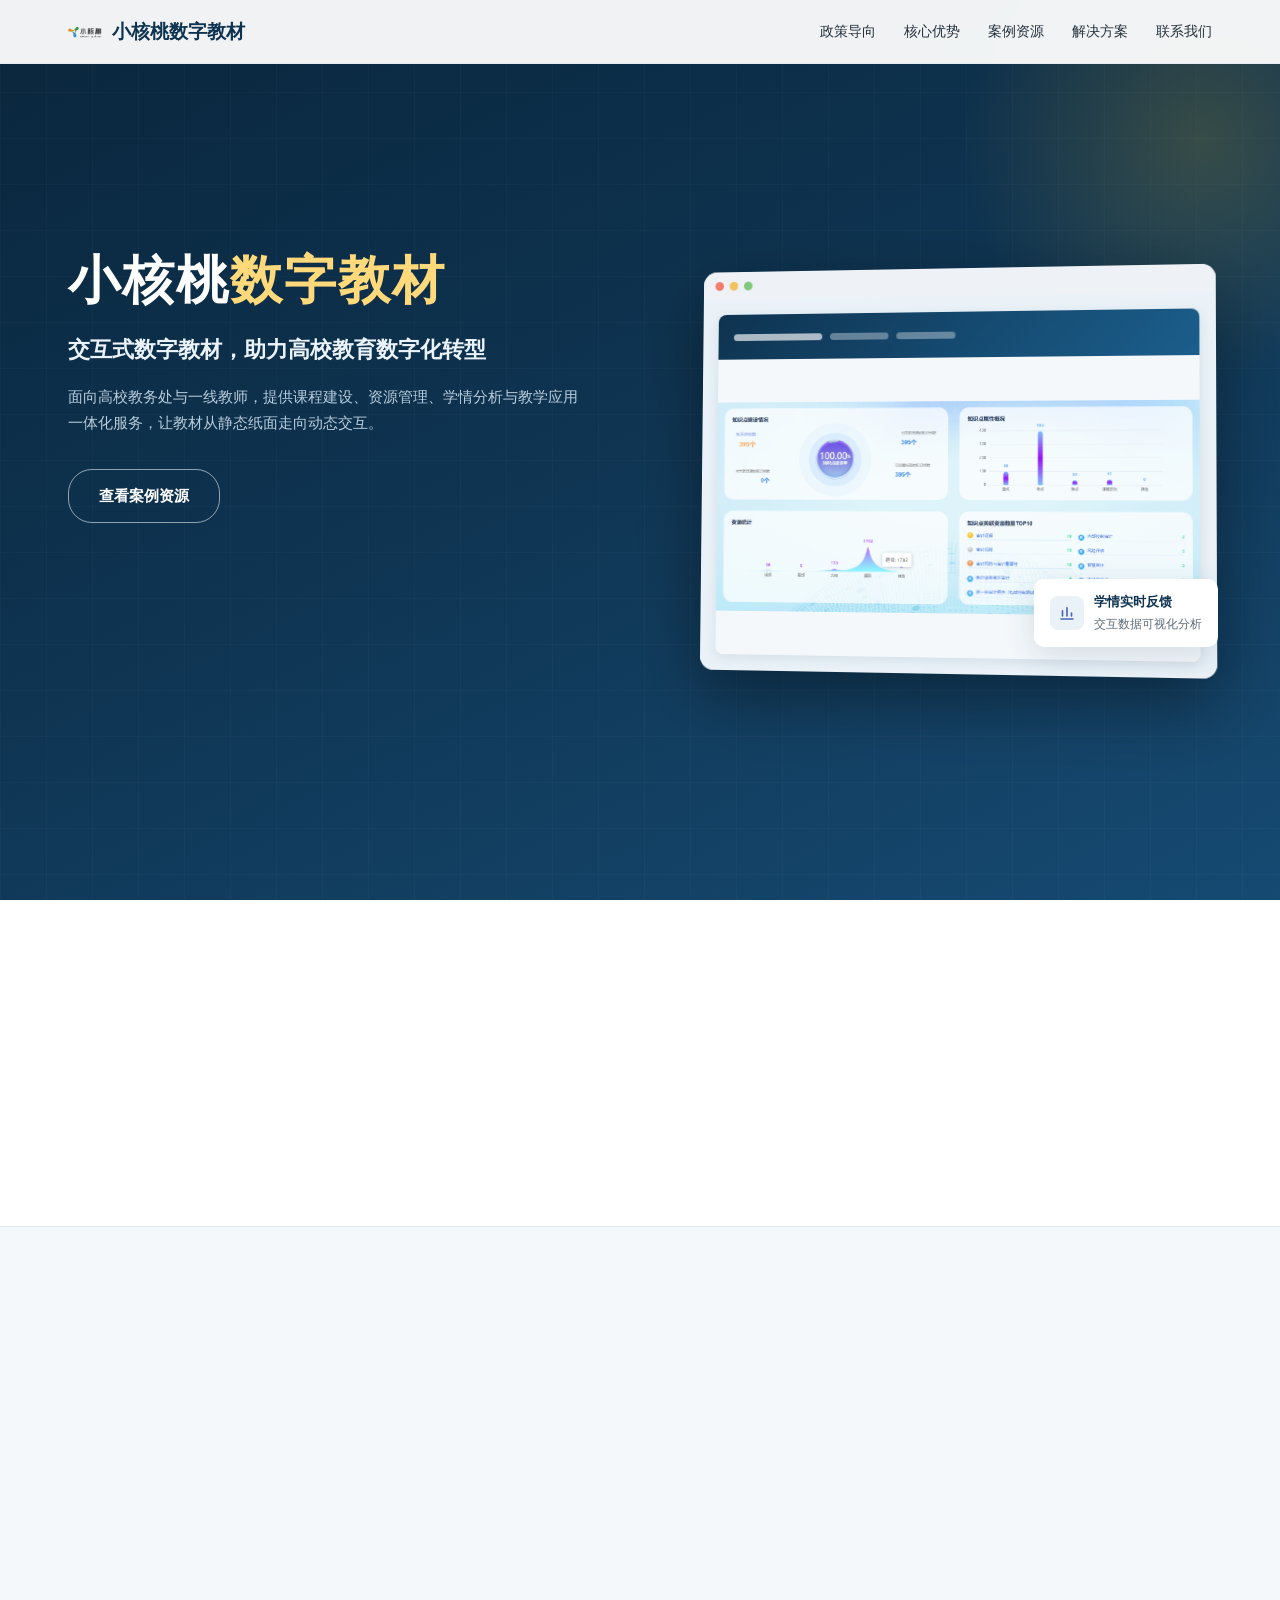
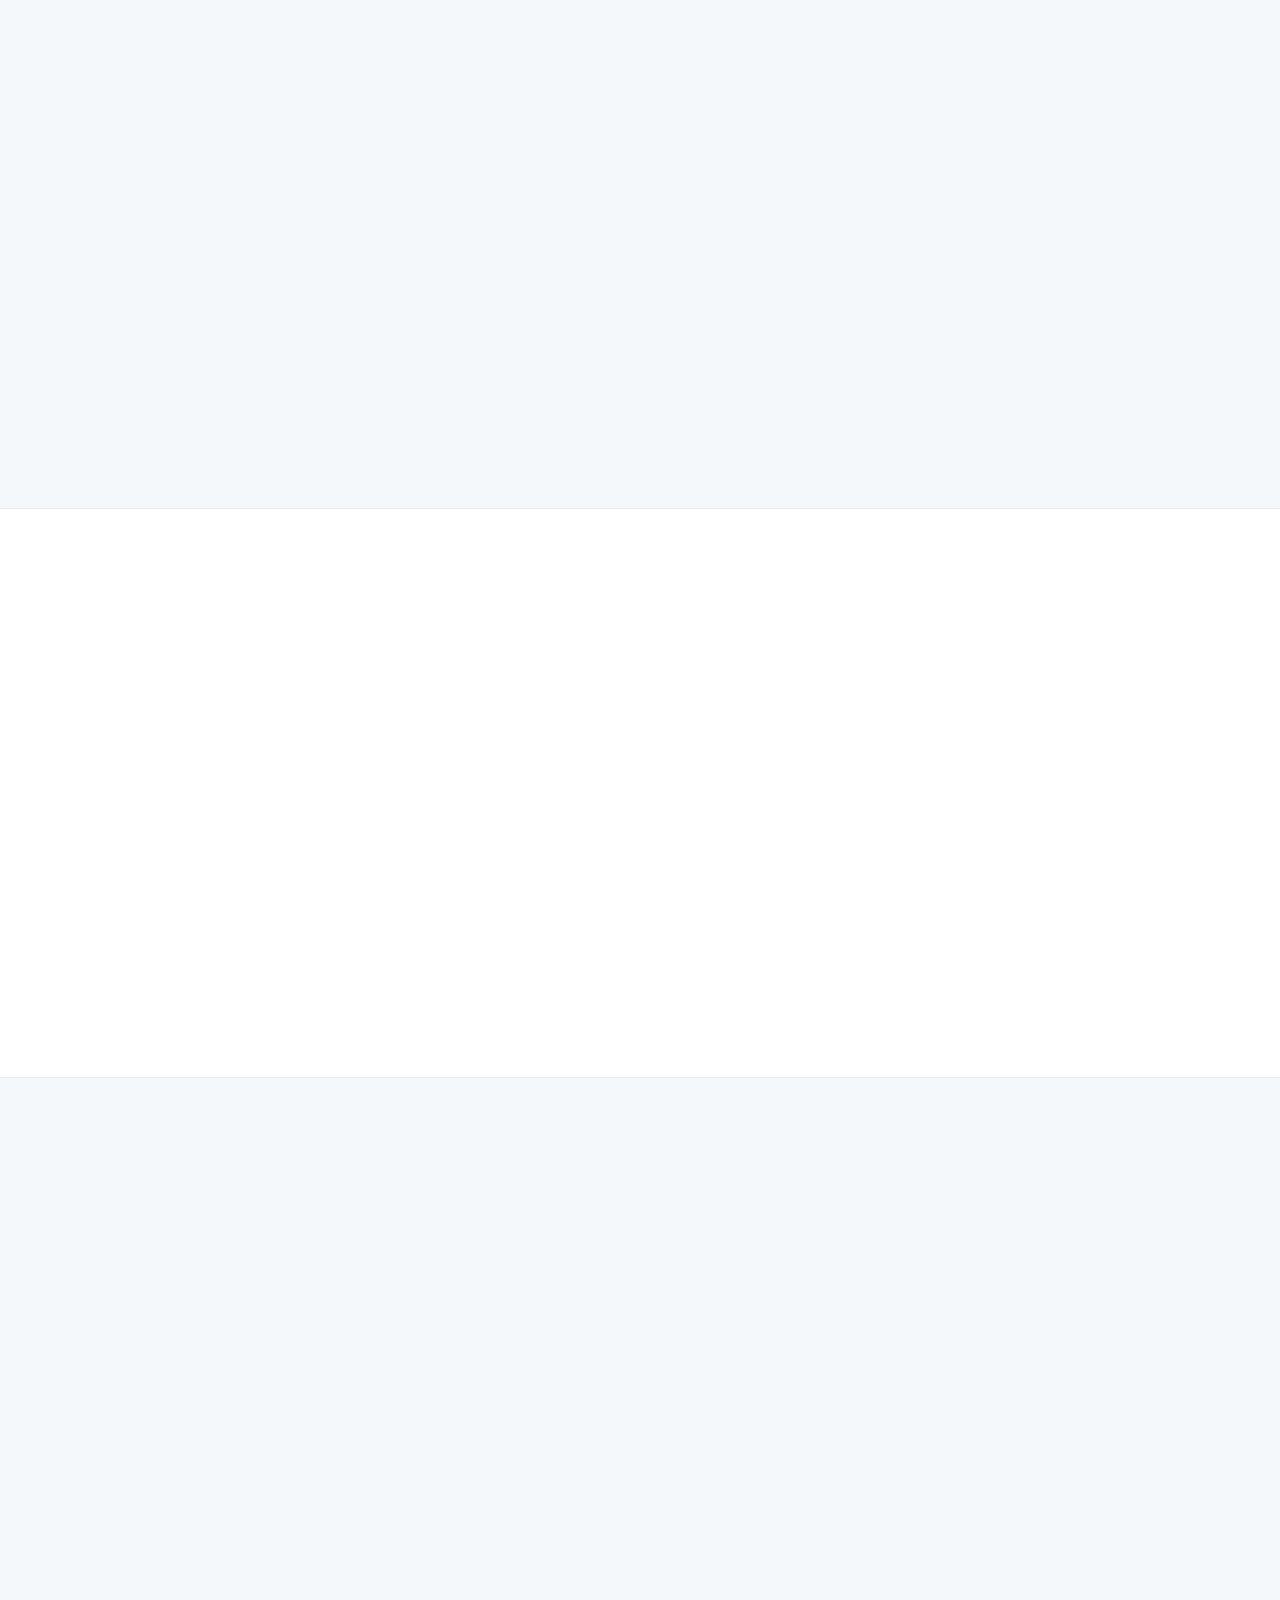
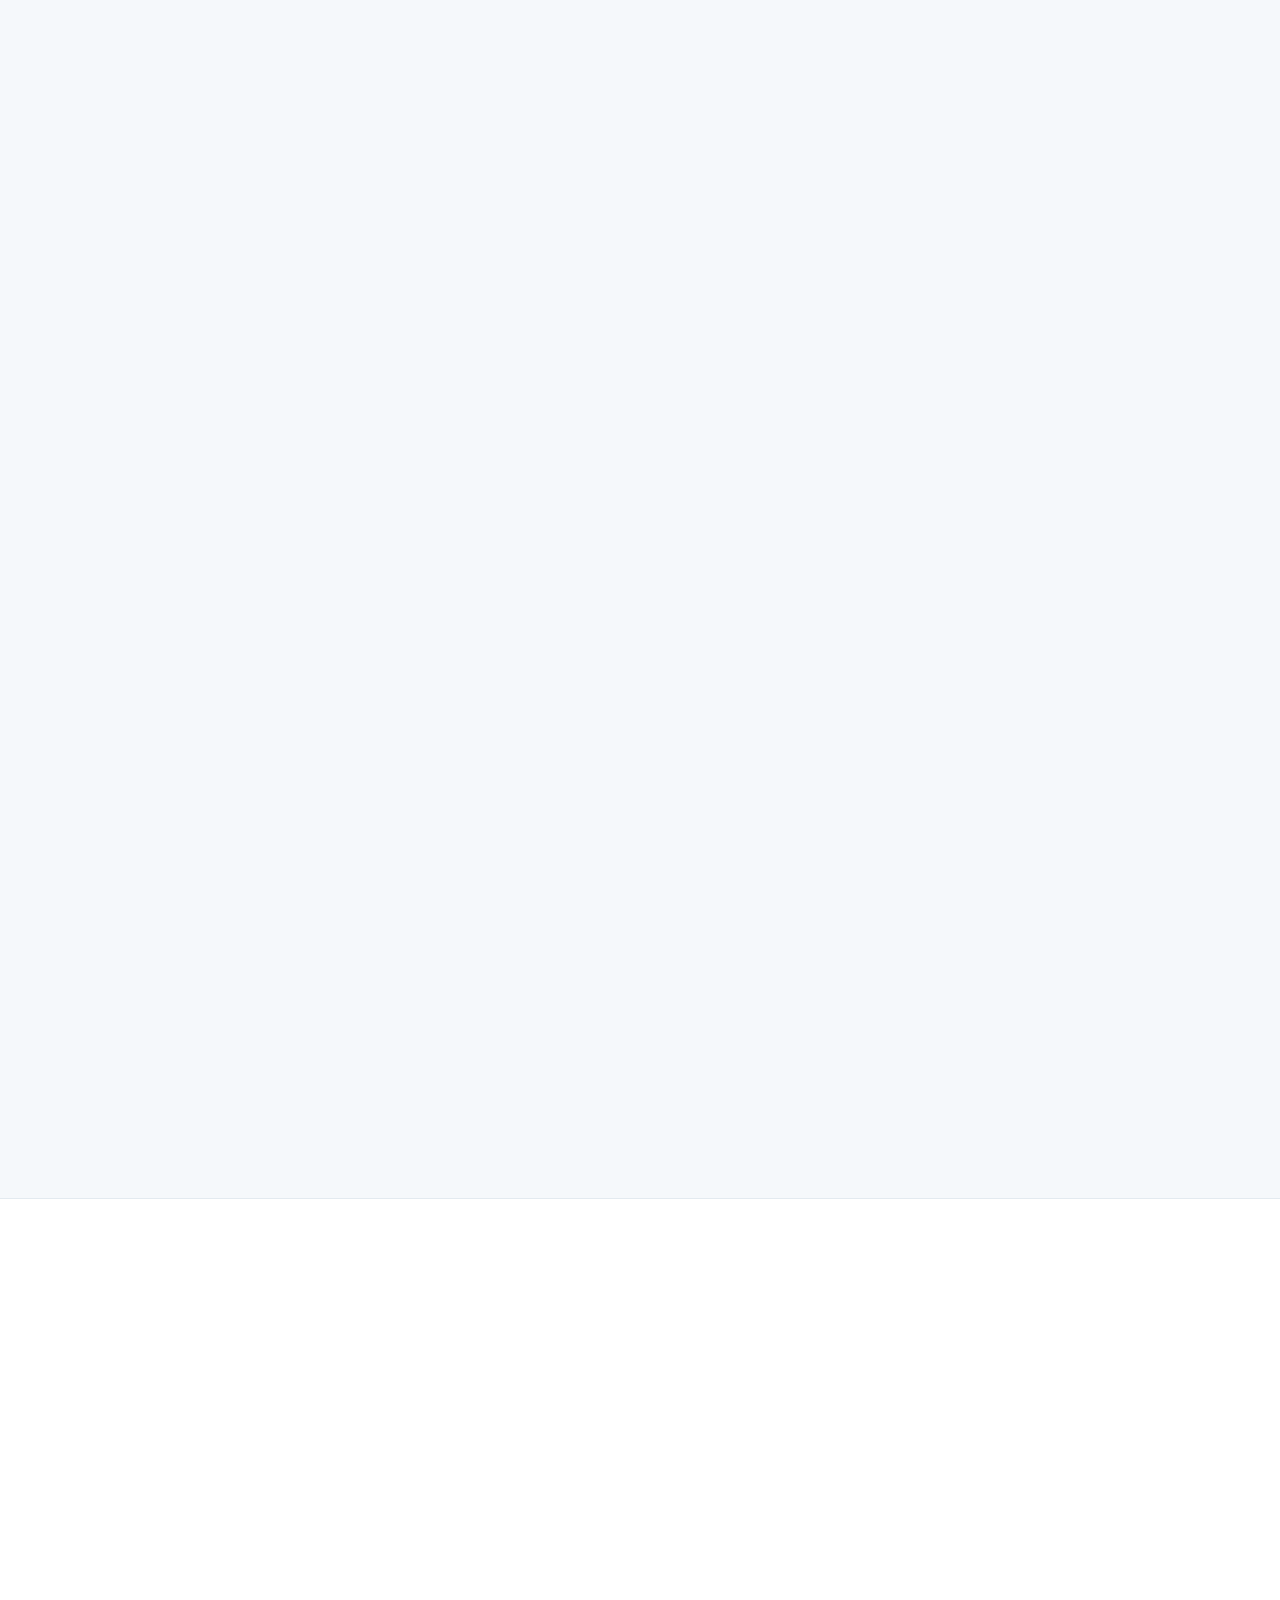
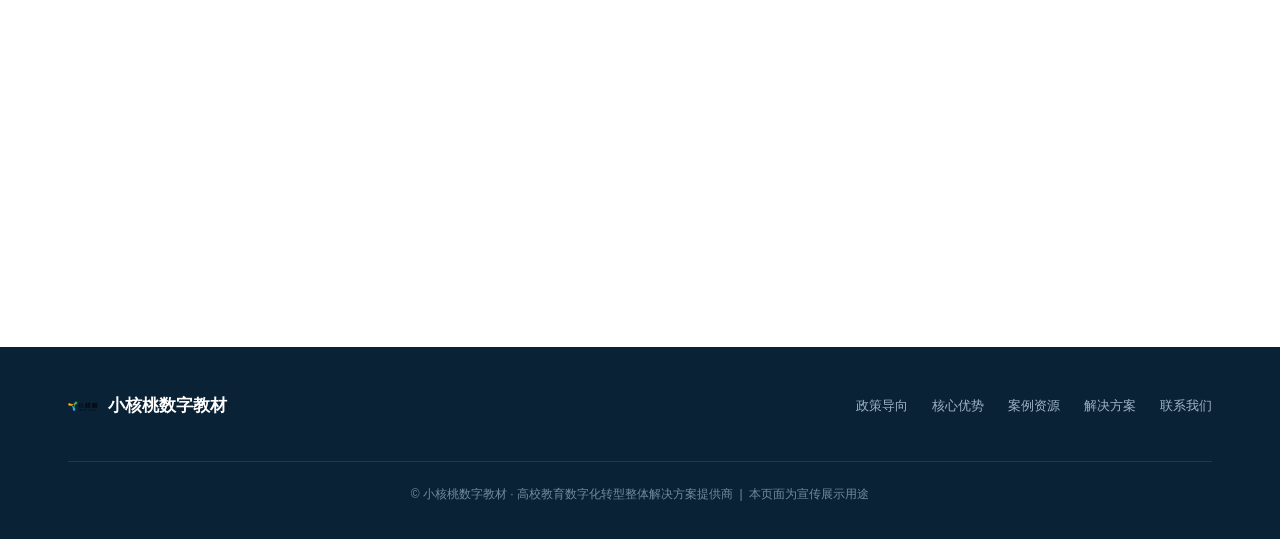
==== commit 2034050e: "promo改版v2：删除政策筛选tab、首页指标重设计、品牌logo替换、架构图方案" ====
--- a/promo/index.html
+++ b/promo/index.html
@@ -256,27 +256,6 @@
 .dyn-ico svg{width:74px;height:74px}
 .dyn-item h4{font-size:15px;color:var(--navy);margin-bottom:8px}
 .dyn-item p{font-size:13px;color:var(--gray)}
-
-/* ============ 数字教材封面无限滚动 ============ */
-.book-marquee{margin-top:44px;position:relative;overflow:hidden}
-.book-marquee::before,.book-marquee::after{content:"";position:absolute;top:0;bottom:0;width:72px;z-index:2;pointer-events:none}
-.book-marquee::before{left:0;background:linear-gradient(90deg,var(--bg-gray),transparent)}
-.book-marquee::after{right:0;background:linear-gradient(270deg,var(--bg-gray),transparent)}
-.book-track{display:flex;gap:20px;animation:bookScroll 28s linear infinite;width:max-content}
-.book-marquee:hover .book-track{animation-play-state:paused}
-.book-card{flex:none;width:170px;background:#fff;border:1px solid var(--line);border-radius:var(--radius);overflow:hidden;box-shadow:var(--shadow);transition:transform .22s,box-shadow .22s}
-.book-card:hover{transform:translateY(-6px);box-shadow:var(--shadow-lg)}
-.book-card img{width:100%;height:226px;object-fit:cover;display:block}
-.book-card .book-info{padding:10px 12px}
-.book-card .book-info h5{font-size:12.5px;color:var(--navy);font-weight:700;line-height:1.4}
-@keyframes bookScroll{0%{transform:translateX(0)}100%{transform:translateX(-50%)}}
-.book-platform-row{margin-top:28px;text-align:center}
-.book-platform-row p{font-size:13.5px;color:var(--gray);margin-bottom:14px}
-
-@media (max-width:760px){
-  .book-card{width:140px}
-  .book-card img{height:186px}
-}
 .pulse-ring{animation:pulseRing 2.4s ease-out infinite;transform-origin:center}
 @keyframes pulseRing{0%{transform:scale(.6);opacity:.75}70%{transform:scale(1.08);opacity:0}100%{transform:scale(1.08);opacity:0}}
 .pulse-dot{animation:pulseDot 2.4s ease-in-out infinite}
@@ -715,12 +694,9 @@
     </div>
     <div class="case-grid fade" id="caseGrid"></div>
     <div class="res-empty" id="resEmpty">未找到匹配的案例，试试更换关键词或分类。</div>
-    <div class="book-marquee fade">
-      <div class="book-track" id="bookTrack"></div>
-    </div>
-    <div class="book-platform-row fade">
-      <p>以上为小核桃数字教材平台已上线部分教材封面</p>
-      <a class="btn btn-primary" href="javascript:void(0)" onclick="window.open('https://hetaozhixue.com/', '_blank', 'noopener')">访问核桃智学平台查看更多 &#8599;</a>
+    <div class="res-more fade">
+      <p>想探索更多虚拟仿真、数字人微课与 MG 动画资源？</p>
+      <a class="btn btn-primary" id="virtualLink" href="javascript:void(0)" onclick="openVirtual()">查看更多虚仿案例 &#8599;</a>
     </div>
   </div>
 </section>
@@ -1313,33 +1289,12 @@
   a.addEventListener('click', function () { document.getElementById('navLinks').classList.remove('mobile-open'); });
 });
 
-/* ============ 数字教材封面滚动区 ============ */
-var BOOK_COVERS = [
-  {img:'screenshots/book-14.png', title:'大学美育'},
-  {img:'screenshots/book-15.png', title:'新能源汽车试验技术'},
-  {img:'screenshots/book-16.png', title:'全栈开发实战教程'},
-  {img:'screenshots/book-17.png', title:'物联网技术'},
-  {img:'screenshots/book-18.png', title:'医学生物化学'},
-  {img:'screenshots/book-19.png', title:'妇产科学'},
-  {img:'screenshots/book-20.png', title:'TypeScript基础'}
-];
-function renderBookTrack(){
-  var track = document.getElementById('bookTrack');
-  if(!track) return;
-  var html = BOOK_COVERS.map(function(b){
-    return '<div class="book-card"><img src="'+b.img+'" alt="'+b.title+'" loading="lazy"><div class="book-info"><h5>'+b.title+'</h5></div></div>';
-  }).join('');
-  // 复制两份实现无缝循环
-  track.innerHTML = html + html;
-}
-
 /* ============ 初始化 ============ */
 renderPolicyGrid();
 initSecTabs();
 initSlides();
 renderResFilters();
 renderCases();
-renderBookTrack();
 revealFade();
 document.getElementById('resSearch').addEventListener('input', renderCases);
 </script>
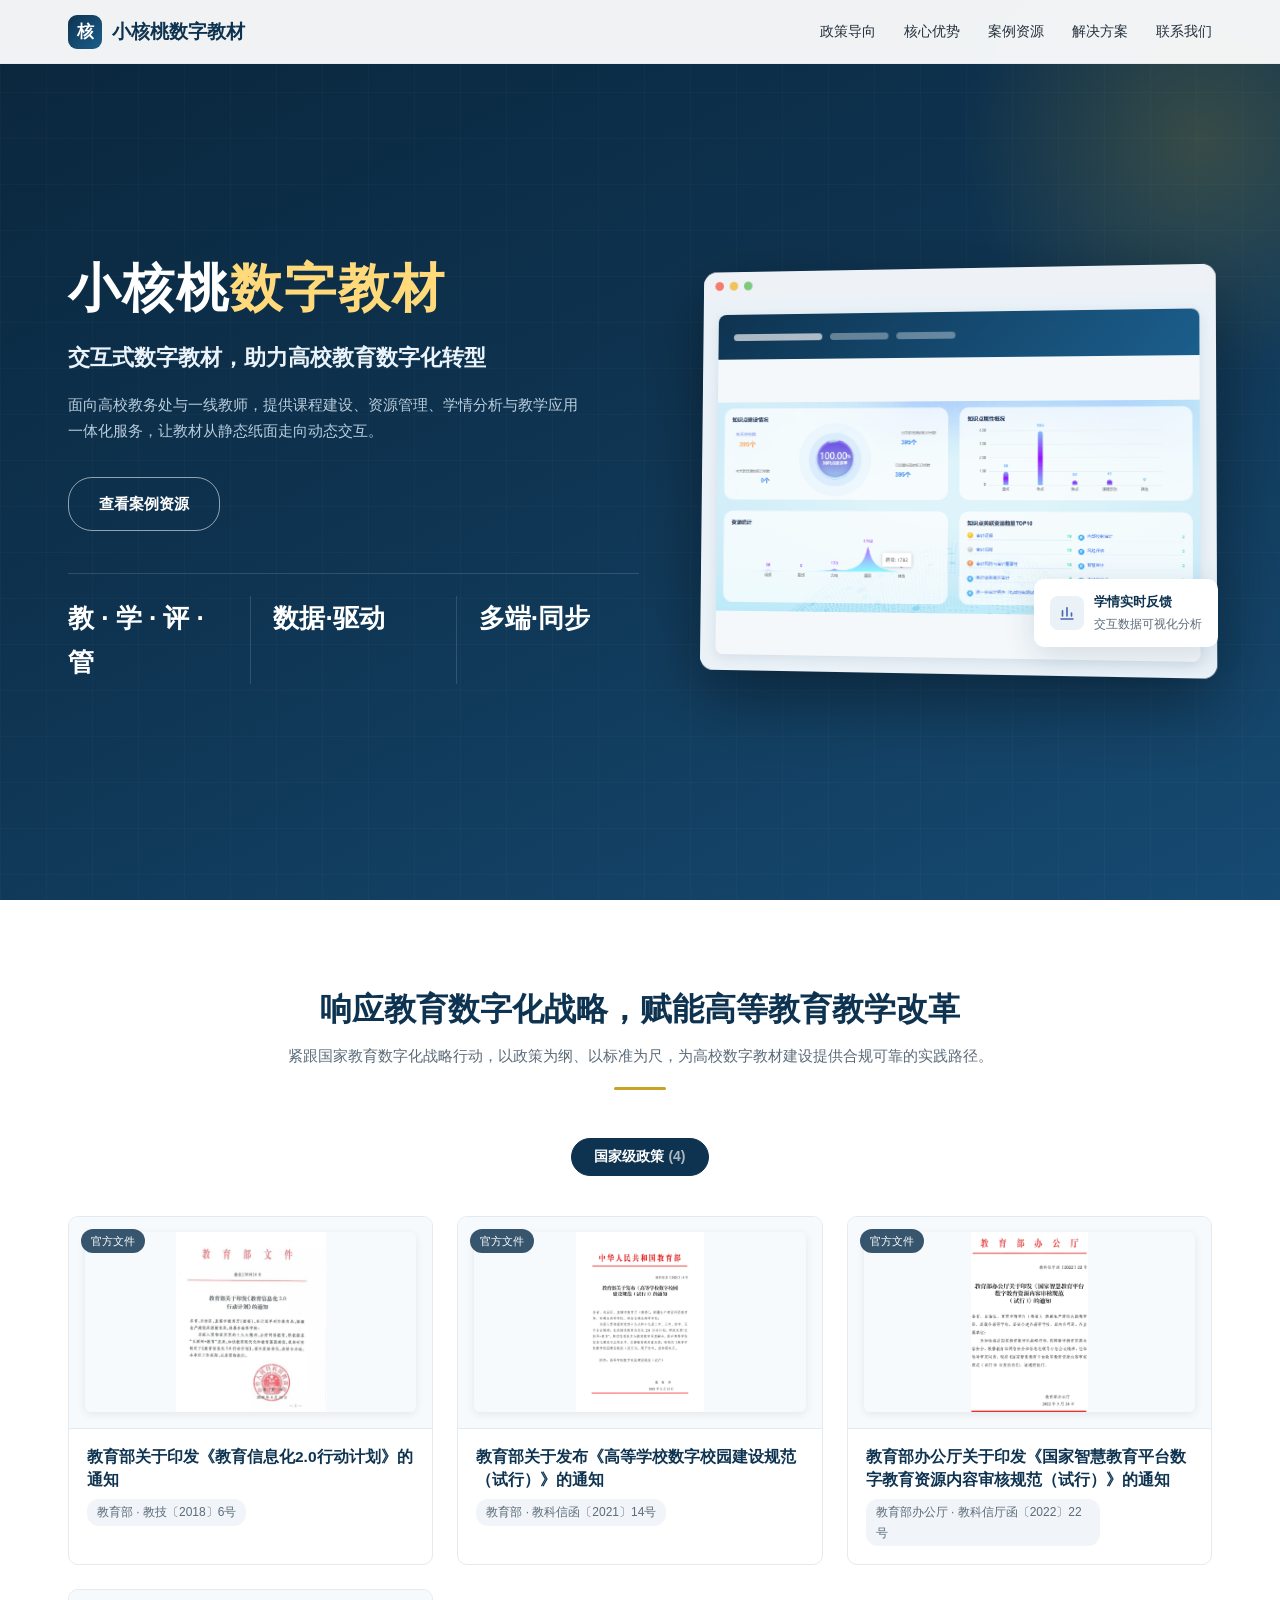
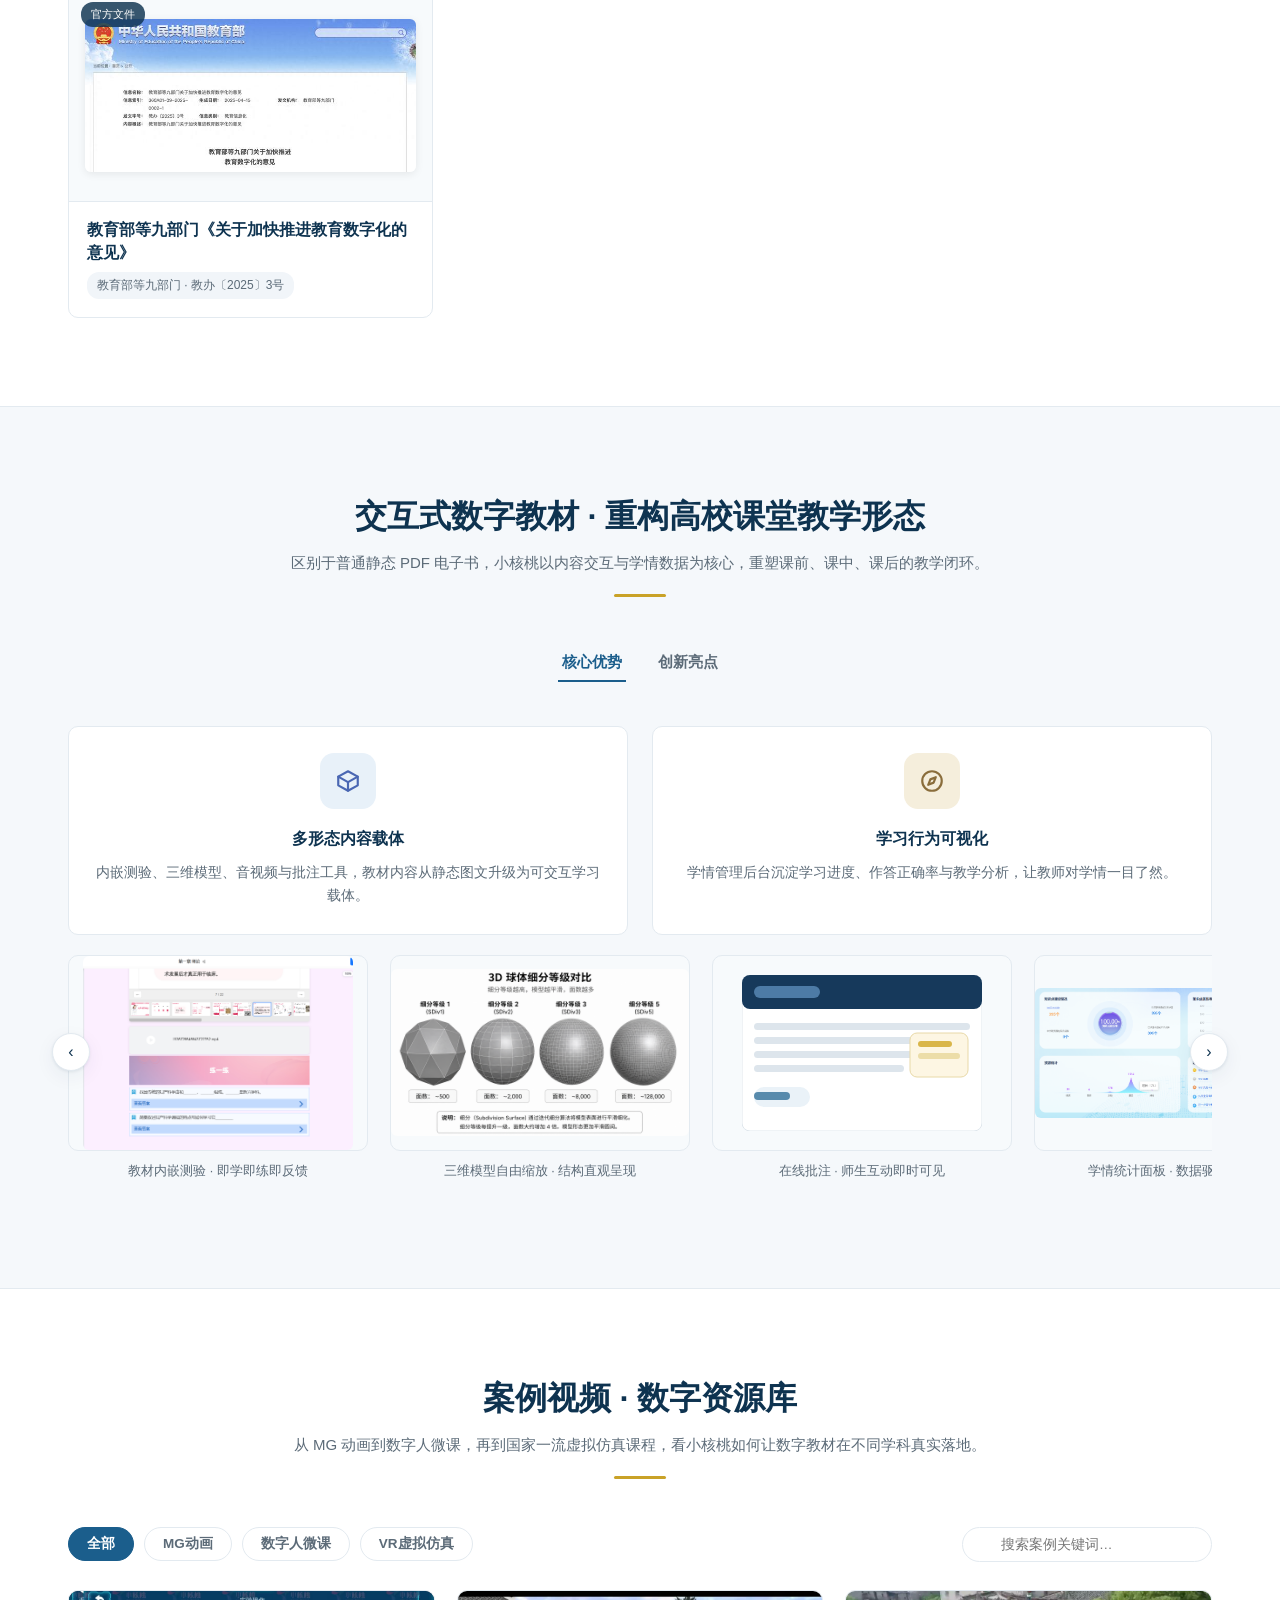
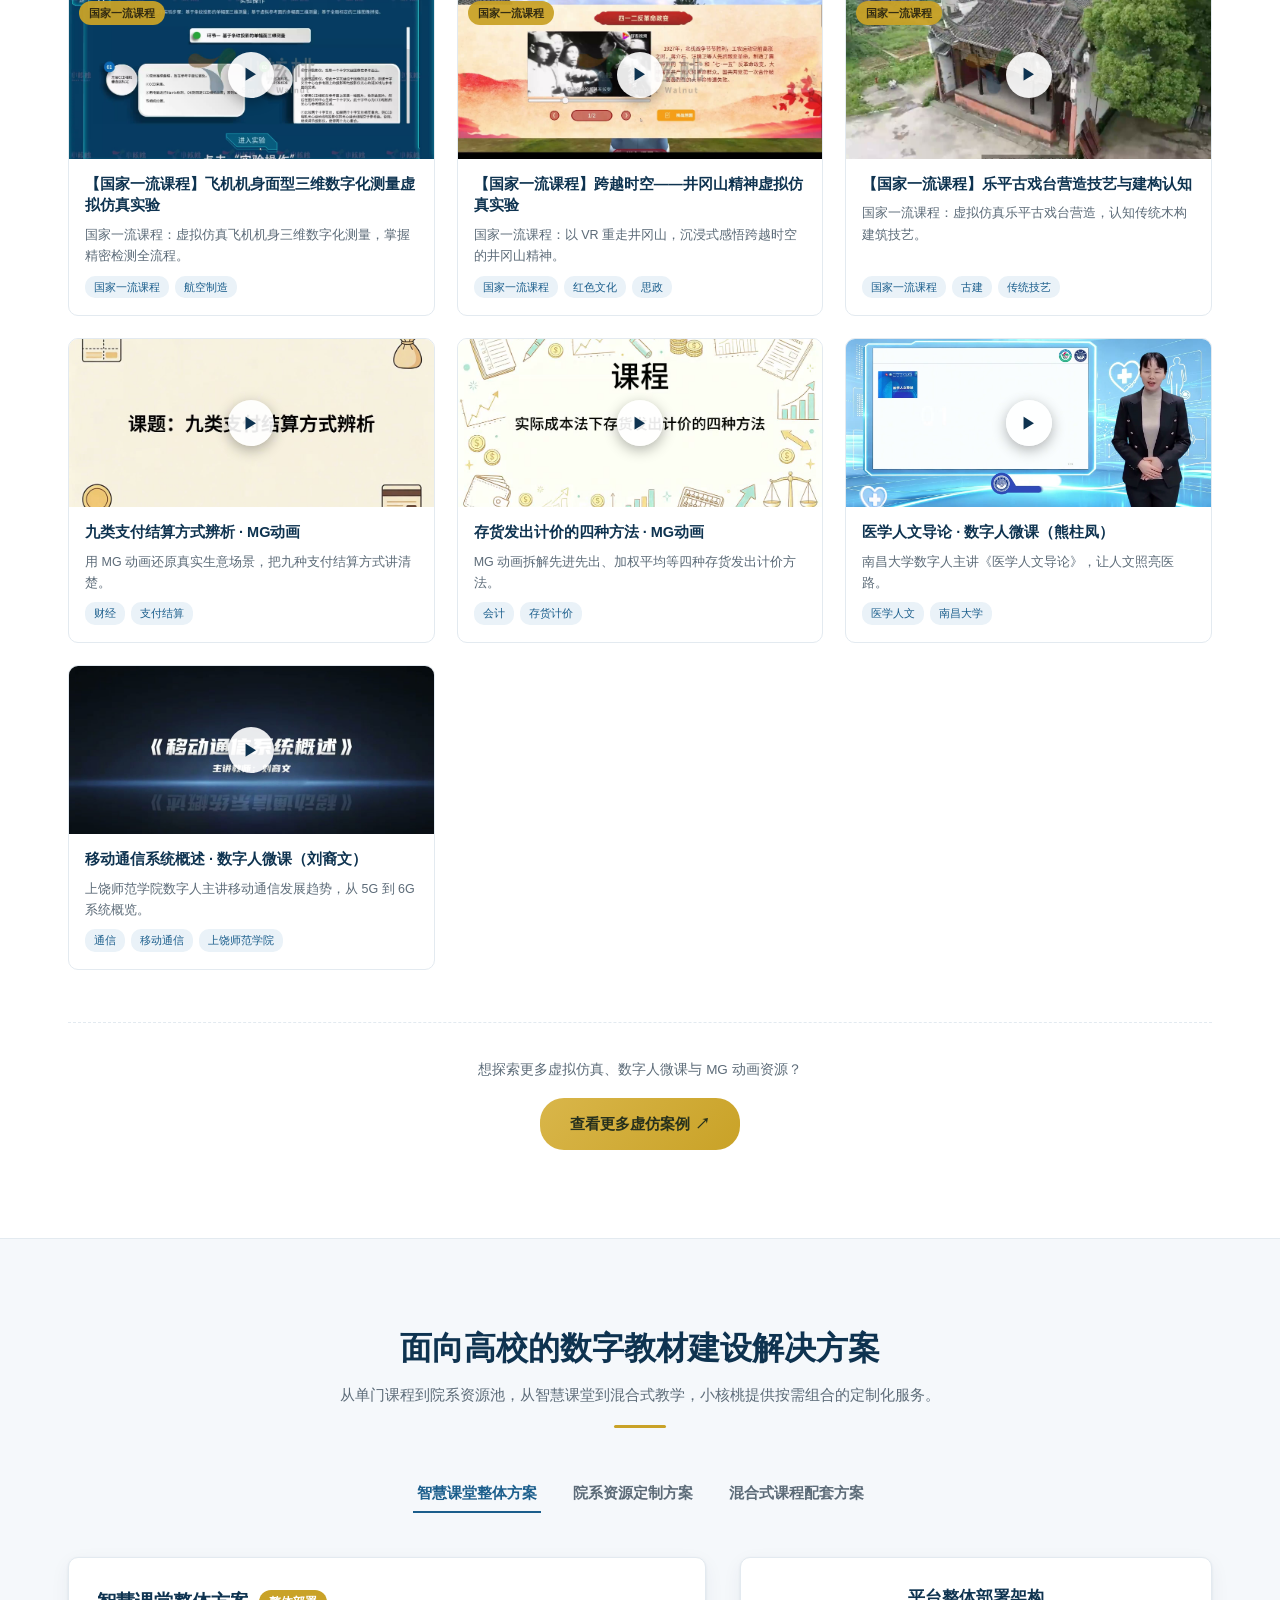
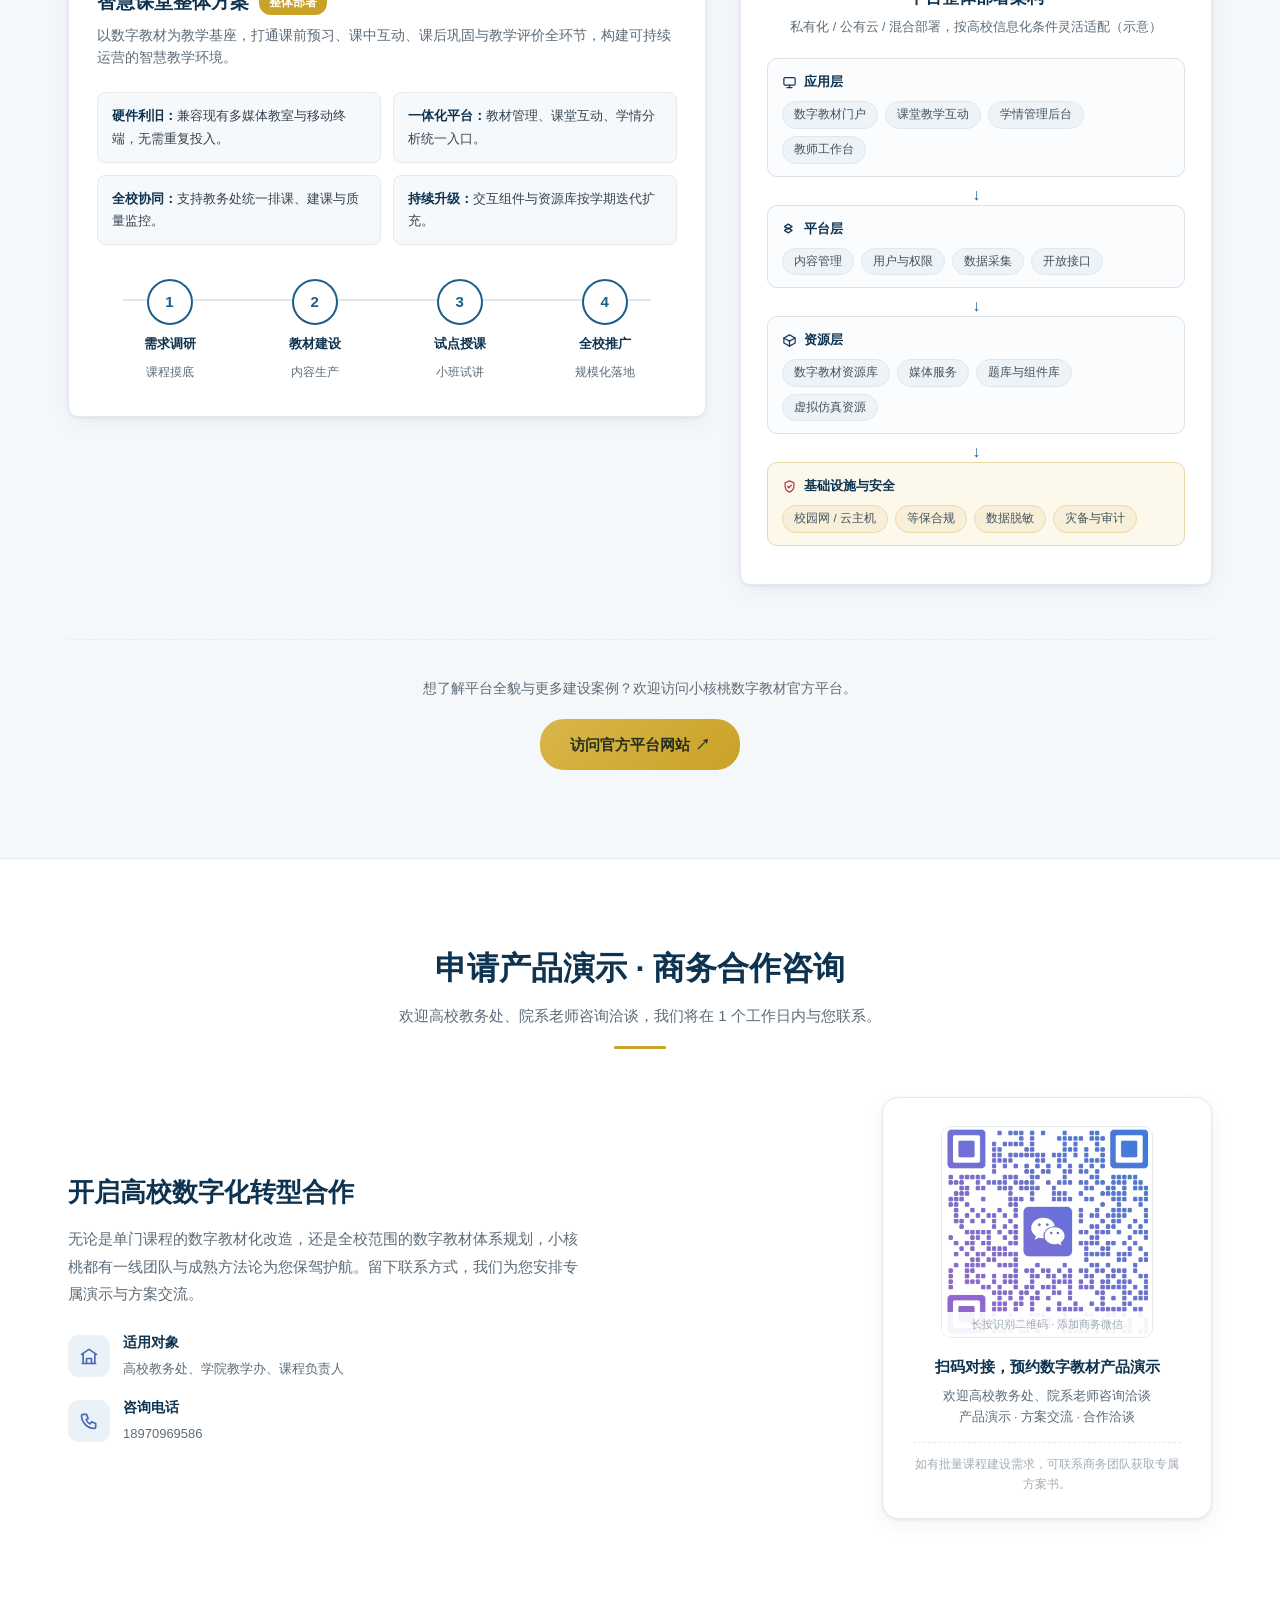
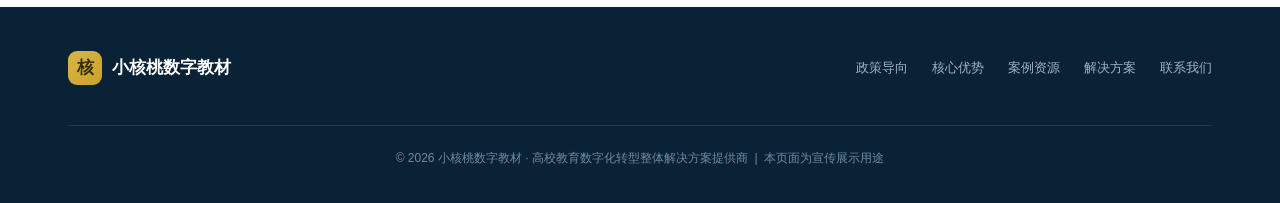
==== commit 0423ee0b: "promo 页改版：飞书/官方平台链接、新二维码、首页重构、删除英文kicker与emoji、解决方案对齐" ====
--- a/promo/index.html
+++ b/promo/index.html
@@ -56,8 +56,9 @@
 .nav.scrolled{box-shadow:0 2px 14px rgba(14,51,80,.08)}
 .nav-inner{height:64px;display:flex;align-items:center;justify-content:space-between}
 .brand{display:flex;align-items:center;gap:10px;font-size:19px;font-weight:700;color:var(--navy)}
-.brand .logo-img{
-  width:34px;height:34px;object-fit:contain;flex:none;border-radius:0;
+.brand .logo-dot{
+  width:34px;height:34px;border-radius:9px;background:linear-gradient(135deg,var(--navy),var(--blue));
+  display:flex;align-items:center;justify-content:center;color:#fff;font-size:17px;flex:none;
 }
 .nav-links{display:flex;align-items:center;gap:28px}
 .nav-links a{font-size:14px;color:var(--ink);position:relative;padding:4px 0;transition:color .2s}
@@ -102,15 +103,12 @@
 .btn-primary:hover{transform:translateY(-2px);box-shadow:0 8px 22px rgba(201,162,39,.45)}
 .btn-ghost{border:1px solid rgba(255,255,255,.55);color:#fff}
 .btn-ghost:hover{background:rgba(255,255,255,.1);transform:translateY(-2px)}
-.hero-metrics{display:flex;gap:0;margin-top:46px;overflow:hidden;border-radius:12px;background:linear-gradient(135deg,#0c2942,#164a72);box-shadow:0 8px 32px rgba(14,51,80,.35);backdrop-filter:blur(8px)}
-.metric{flex:1;text-align:center;padding:28px 16px;position:relative;cursor:default;transition:background .25s}
-.metric::after{content:"";position:absolute;right:0;top:15%;bottom:15%;width:1px;background:rgba(255,255,255,.12)}
-.metric:last-child::after{display:none}
-.metric:hover{background:rgba(255,255,255,.045)}
-.metric strong{display:block;font-size:24px;font-weight:700;color:#fff;letter-spacing:1.5px;line-height:1.4}
-.metric strong .accent{color:#ffd97a;font-weight:800}
-.metric strong em{font-style:normal;color:#ffd97a;font-weight:800}
-.metric strong span{position:relative;z-index:1}
+.hero-metrics{display:flex;gap:0;margin-top:42px;border-top:1px solid rgba(255,255,255,.14);padding-top:22px}
+.metric{flex:1;text-align:left;padding-right:22px}
+.metric+.metric{border-left:1px solid rgba(255,255,255,.14);padding-left:22px}
+.metric strong{display:block;font-size:26px;font-weight:800;color:#fff}
+.metric strong em{font-style:normal;color:#ffd97a}
+.metric:last-child{padding-right:0}
 .hero-visual{position:relative}
 .device-frame{
   background:#fff;border-radius:14px;box-shadow:0 24px 70px rgba(0,0,0,.4);overflow:hidden;
@@ -143,6 +141,13 @@
 /* ============ 板块1：政策导向 ============ */
 .section{padding:88px 0}
 .section-gray{background:var(--bg-gray);border-top:1px solid var(--line);border-bottom:1px solid var(--line)}
+.policy-tabs{display:flex;justify-content:center;gap:14px;margin-bottom:40px;flex-wrap:wrap}
+.policy-tab{
+  font-size:14px;font-weight:600;color:var(--gray);border:1px solid var(--line);
+  background:#fff;border-radius:24px;padding:9px 22px;transition:all .2s;
+}
+.policy-tab:hover{border-color:var(--blue);color:var(--blue)}
+.policy-tab.active{background:var(--navy);color:#fff;border-color:var(--navy)}
 .policy-grid{display:grid;grid-template-columns:repeat(3,1fr);gap:24px}
 .policy-card{
   background:#fff;border:1px solid var(--line);border-radius:var(--radius);overflow:hidden;
@@ -305,82 +310,45 @@
 }
 .res-more p{font-size:13.5px;color:var(--gray);margin-bottom:16px}
 
-/* ============ 板块4：解决方案（架构图版） ============ */
-.arch-diagram{
-  background:#fff;border:1px solid var(--line);border-radius:var(--radius);
-  padding:32px;box-shadow:var(--shadow);margin-bottom:32px;
-}
-.arch-title{text-align:center;font-size:20px;font-weight:700;color:var(--navy);margin-bottom:6px}
-.arch-sub{text-align:center;font-size:13px;color:var(--gray);margin-bottom:28px}
-.arch-tier{display:flex;align-items:stretch;gap:16px;margin-bottom:8px}
-.arch-tier-label{
-  width:90px;flex:none;display:flex;align-items:center;justify-content:center;
-  font-size:13px;font-weight:700;color:#fff;border-radius:8px;padding:12px 8px;
-  text-align:center;line-height:1.4;
-}
-.arch-tier-items{flex:1;display:flex;gap:12px;flex-wrap:wrap}
-.arch-item{
-  flex:1;min-width:140px;background:#f8fafc;border:1.5px solid #e2e8f0;border-radius:8px;
-  padding:14px 12px;text-align:center;font-size:12.5px;color:#334155;font-weight:600;
-  transition:all .2s;cursor:default;position:relative;
-}
-.arch-item:hover{
-  transform:translateY(-3px);box-shadow:0 6px 20px rgba(0,0,0,.08);
-  border-color:var(--blue);background:#fff;
-}
-.arch-item .arch-icon{
-  width:32px;height:32px;margin:0 auto 8px;border-radius:6px;
-  display:flex;align-items:center;justify-content:center;
-}
-.arch-arrow{
-  text-align:center;padding:4px 0;color:#94a3b8;font-size:18px;
-}
-.arch-tier.access .arch-tier-label{background:linear-gradient(135deg,#0e3350,#1b5e8c)}
-.arch-tier.access .arch-icon{background:#eaf2f8;color:var(--blue)}
-.arch-tier.app .arch-tier-label{background:linear-gradient(135deg,#164a72,#2563a8)}
-.arch-tier.app .arch-icon{background:#f0f7ff;color:#2563a8}
-.arch-tier.service .arch-tier-label{background:linear-gradient(135deg,#2563a8,#3b82c4)}
-.arch-tier.service .arch-icon{background:#f5f0ff;color:#3b82c4}
-.arch-tier.data .arch-tier-label{background:linear-gradient(135deg,#3b82c4,#60a5d4)}
-.arch-tier.data .arch-icon{background:#f0fdf4;color:#16a34a}
-.arch-tier.infra .arch-tier-label{background:linear-gradient(135deg,#475569,#64748b)}
-.arch-tier.infra .arch-icon{background:#fef3c7;color:#d97706}
-
-/* 架构图悬停详情 */
-.arch-detail{
-  position:absolute;bottom:calc(100% + 8px);left:50%;transform:translateX(-50%) translateY(4px);
-  width:220px;background:#1e293b;color:#e2e8f0;border-radius:10px;padding:14px;
-  font-size:12px;font-weight:400;line-height:1.7;opacity:0;pointer-events:none;
-  transition:all .22s;box-shadow:0 8px 30px rgba(0,0,0,.25);z-index:10;
-}
-.arch-item:hover .arch-detail{opacity:1;transform:translateX(-50%) translateY(0)}
-.arch-detail::after{
-  content:"";position:absolute;left:50%;bottom:-6px;transform:translateX(-50%) rotate(45deg);
-  width:12px;height:12px;background:#1e293b;
-}
-
-/* 解决方案类型卡片 */
-.sol-types{display:grid;grid-template-columns:repeat(3,1fr);gap:20px;margin-top:28px}
-.sol-type-card{
-  background:#fff;border:1px solid var(--line);border-radius:var(--radius);padding:22px;
-  transition:transform .22s,box-shadow .22s;
-}
-.sol-type-card:hover{transform:translateY(-3px);box-shadow:var(--shadow-lg)}
-.sol-type-tag{
-  display:inline-block;font-size:11px;font-weight:700;color:#fff;background:var(--gold);
-  border-radius:12px;padding:3px 10px;margin-bottom:12px;
-}
-.sol-type-card h4{font-size:16px;color:var(--navy);margin-bottom:8px}
-.sol-type-card p{font-size:13px;color:var(--gray);line-height:1.7}
-.sol-type-feats{margin-top:14px;display:flex;flex-direction:column;gap:8px}
-.sol-type-feat{
-  font-size:12px;color:#44525e;background:#f8fafc;border-radius:6px;padding:8px 10px;
-  display:flex;align-items:center;gap:6px;
-}
-.sol-type-feat::before{
-  content:"";width:5px;height:5px;border-radius:50%;background:var(--blue);flex:none;
-}
-
+/* ============ 板块4：解决方案 ============ */
+.sol-grid{display:grid;grid-template-columns:1.15fr .85fr;gap:34px;align-items:stretch}
+.sol-panel{background:#fff;border:1px solid var(--line);border-radius:var(--radius);padding:28px;box-shadow:var(--shadow)}
+.sol-panel h3{font-size:19px;color:var(--navy);margin-bottom:6px;display:flex;align-items:center;gap:10px}
+.sol-panel .sol-tag{font-size:12px;color:#fff;background:var(--gold);border-radius:12px;padding:2px 10px;flex:none}
+.sol-panel .sol-intro{font-size:13.5px;color:var(--gray);margin-bottom:22px}
+.sol-feats{display:grid;grid-template-columns:1fr 1fr;gap:12px;margin-bottom:24px}
+.sol-feat{background:#f6f9fc;border:1px solid var(--line);border-radius:8px;padding:12px 14px;font-size:13px;color:#33424e}
+.sol-feat b{color:var(--navy)}
+/* 流程节点 */
+.flow{position:relative;display:flex;justify-content:space-between;padding:10px 0 6px}
+.flow::before{content:"";position:absolute;left:26px;right:26px;top:30px;height:2px;background:#dfe8f0}
+.flow-node{position:relative;z-index:2;flex:1;display:flex;flex-direction:column;align-items:center;gap:8px;cursor:pointer}
+.flow-dot{
+  width:46px;height:46px;border-radius:50%;background:#fff;border:2px solid var(--blue);color:var(--blue);
+  display:flex;align-items:center;justify-content:center;font-weight:800;font-size:15px;transition:all .22s;
+}
+.flow-node:hover .flow-dot{background:var(--blue);color:#fff;transform:scale(1.1);box-shadow:0 6px 14px rgba(27,94,140,.35)}
+.flow-node span.f-label{font-size:13px;font-weight:600;color:var(--navy)}
+.flow-node span.f-sub{font-size:11.5px;color:var(--gray)}
+.flow-pop{
+  position:absolute;bottom:66px;left:50%;transform:translateX(-50%) translateY(6px);width:230px;background:#fff;
+  border:1px solid var(--line);border-radius:10px;box-shadow:var(--shadow-lg);padding:13px 15px;font-size:12.5px;color:#44525e;
+  opacity:0;pointer-events:none;transition:all .22s;z-index:20;text-align:left;line-height:1.65;
+}
+.flow-node:hover .flow-pop{opacity:1;transform:translateX(-50%) translateY(0)}
+.flow-pop b{color:var(--navy);display:block;margin-bottom:4px;font-size:13px}
+.flow-pop::after{content:"";position:absolute;left:50%;bottom:-6px;width:12px;height:12px;background:#fff;border-right:1px solid var(--line);border-bottom:1px solid var(--line);transform:translateX(-50%) rotate(45deg)}
+/* 架构简图 */
+.arch{background:#fff;border:1px solid var(--line);border-radius:var(--radius);padding:26px;box-shadow:var(--shadow);display:flex;flex-direction:column;justify-content:center}
+.arch h3{font-size:17px;color:var(--navy);margin-bottom:4px;text-align:center}
+.arch .a-sub{font-size:12.5px;color:var(--gray);text-align:center;margin-bottom:20px;flex:none}
+.arch-layer{border:1.5px solid #d8e2ea;border-radius:10px;padding:12px 14px;margin-bottom:12px;background:#fbfcfe}
+.arch-layer.red{border-color:#e8d9a8;background:#fcf8ec}
+.arch-layer h5{font-size:13px;color:var(--navy);font-weight:700;margin-bottom:8px;display:flex;align-items:center;gap:7px}
+.arch-tags{display:flex;gap:7px;flex-wrap:wrap}
+.arch-tags i{font-style:normal;font-size:11.5px;color:#44525e;background:#eef3f7;border:1px solid #e0e8ef;border-radius:14px;padding:3px 11px}
+.arch-layer.red .arch-tags i{background:#f7efd8;border-color:#ecdda8}
+.arch-arrow{text-align:center;color:var(--blue);font-size:16px;line-height:1;margin:-2px 0 2px}
 /* 外部链接按钮 */
 .ext-link-row{margin-top:54px;text-align:center;padding-top:38px;border-top:1px dashed var(--line)}
 .ext-link-row p{font-size:13.5px;color:var(--gray);margin-bottom:18px}
@@ -410,7 +378,7 @@
 .footer{background:#0a2236;color:#9db4c6;padding:44px 0 34px}
 .footer-inner{display:flex;justify-content:space-between;align-items:center;flex-wrap:wrap;gap:18px}
 .footer .brand{color:#fff;font-size:17px}
-.footer .brand .logo-img{width:30px;height:30px;object-fit:contain;flex:none;filter:brightness(1.2)}
+.footer .brand .logo-dot{background:linear-gradient(135deg,#d9b64a,#c9a227);color:#332c12}
 .footer-links{display:flex;gap:24px;font-size:13px}
 .footer-links a:hover{color:#fff}
 .footer-copy{width:100%;text-align:center;font-size:12px;color:#6f8ba0;border-top:1px solid rgba(255,255,255,.1);padding-top:22px;margin-top:22px}
@@ -421,7 +389,7 @@
   .hero-inner{grid-template-columns:1fr;gap:44px}
   .hero h1{font-size:40px}
   .hero-visual{max-width:520px}
-  .sol-types{grid-template-columns:1fr}
+  .sol-grid{grid-template-columns:1fr}
   .contact-wrap{grid-template-columns:1fr;gap:36px}
   .qr-box{justify-self:start}
 }
@@ -433,24 +401,16 @@
   .hero{padding:100px 0 64px}
   .hero h1{font-size:32px}
   .hero-sub{font-size:17px}
-  .hero-metrics{margin-top:36px;border-radius:10px}
-  .metric{padding:22px 12px}
-  .metric strong{font-size:20px;letter-spacing:1px}
-  .metric::after{top:10%;bottom:10%}
+  .hero-metrics{flex-direction:column;gap:14px}
   .metric+.metric{border-left:none;padding-left:0}
   .section{padding:60px 0}
   .section-title{font-size:25px}
   .policy-grid,.adv-cards,.case-grid,.dyn-row{grid-template-columns:1fr}
   .modal-body{grid-template-columns:1fr;gap:18px;padding:16px}
+  .sol-feats{grid-template-columns:1fr}
   .slide-card{width:250px}
   .res-search input{width:100%}
   .res-toolbar{flex-direction:column;align-items:stretch}
-  .arch-tier{flex-direction:column;gap:8px}
-  .arch-tier-label{width:100%;padding:10px}
-  .arch-tier-items{gap:8px}
-  .arch-item{min-width:calc(50% - 4px)}
-  .sol-types{grid-template-columns:1fr}
-  .arch-detail{width:180px}
 }
 </style>
 </head>
@@ -459,7 +419,7 @@
 <!-- ============ 顶部导航 ============ -->
 <nav class="nav" id="nav">
   <div class="container nav-inner">
-    <a class="brand" href="#top"><img class="logo-img" src="screenshots/logo.png" alt="小核桃数字教材"><span>小核桃数字教材</span></a>
+    <a class="brand" href="#top"><span class="logo-dot">核</span><span>小核桃数字教材</span></a>
     <div class="nav-links" id="navLinks">
       <a href="#policy">政策导向</a>
       <a href="#advantage">核心优势</a>
@@ -481,10 +441,10 @@
       <div class="hero-actions">
         <a class="btn btn-ghost" href="#cases">查看案例资源</a>
       </div>
-      <div class="hero-metrics fade">
-        <div class="metric"><strong data-split="教 学 评 管"><span>教 · 学 · 评 · 管</span></strong></div>
-        <div class="metric"><strong data-split="数据驱动"><span>数据<span class="accent">·</span><em class="accent">驱动</em></span></strong></div>
-        <div class="metric"><strong data-split="多端同步"><span>多端<span class="accent">·</span><em class="accent">同步</em></span></strong></div>
+      <div class="hero-metrics">
+        <div class="metric"><strong>教 · 学 · 评 · 管</strong></div>
+        <div class="metric"><strong>数据<span class="accent">·</span>驱动</strong></div>
+        <div class="metric"><strong>多端<span class="accent">·</span>同步</strong></div>
       </div>
     </div>
     <div class="hero-visual">
@@ -515,7 +475,8 @@
       <p class="section-sub">紧跟国家教育数字化战略行动，以政策为纲、以标准为尺，为高校数字教材建设提供合规可靠的实践路径。</p>
       <div class="divider"></div>
     </div>
-    <div class="policy-grid fade" id="policyGrid" style="margin-top:28px"></div>
+    <div class="policy-tabs fade" id="policyTabs"></div>
+    <div class="policy-grid fade" id="policyGrid"></div>
   </div>
 </section>
 
@@ -550,19 +511,19 @@
 
       <!-- 截图横向滑动 -->
       <div class="slide-wrap fade">
-        <button class="slide-arrow prev" id="slidePrev" aria-label="上一组">&#8249;</button>
+        <button class="slide-arrow prev" id="slidePrev" aria-label="上一组">‹</button>
         <div class="slide-track" id="slideTrack">
           <figure class="slide-card">
             <div class="snap" data-zoom="互动题库功能">
               <img src="screenshots/quiz-tool.png" alt="互动题库功能截图" style="max-width:100%;max-height:100%;object-fit:contain;border-radius:6px">
             </div>
-            <figcaption>教材内嵌测验 &#183; 即学即练即反馈</figcaption>
+            <figcaption>教材内嵌测验 · 即学即练即反馈</figcaption>
           </figure>
           <figure class="slide-card">
             <div class="snap" data-zoom="三维模型展示">
               <img src="screenshots/3d-model.png" alt="三维模型展示截图" style="max-width:100%;max-height:100%;object-fit:contain;border-radius:6px">
             </div>
-            <figcaption>三维模型自由缩放 &#183; 结构直观呈现</figcaption>
+            <figcaption>三维模型自由缩放 · 结构直观呈现</figcaption>
           </figure>
           <figure class="slide-card">
             <div class="snap" data-zoom="在线批注示意">
@@ -581,22 +542,22 @@
                 <rect x="12" y="117" width="36" height="8" rx="4" fill="#1b5e8c" opacity=".7"/>
               </svg>
             </div>
-            <figcaption>在线批注 &#183; 师生互动即时可见</figcaption>
+            <figcaption>在线批注 · 师生互动即时可见</figcaption>
           </figure>
           <figure class="slide-card">
             <div class="snap" data-zoom="学情统计面板">
               <img src="screenshots/data-stats.png" alt="学情统计面板截图" style="max-width:100%;max-height:100%;object-fit:contain;border-radius:6px">
             </div>
-            <figcaption>学情统计面板 &#183; 数据驱动教学决策</figcaption>
+            <figcaption>学情统计面板 · 数据驱动教学决策</figcaption>
           </figure>
           <figure class="slide-card">
             <div class="snap" data-zoom="在线标注与笔记功能">
               <img src="screenshots/annotation-tool.png" alt="在线标注与笔记功能截图" style="max-width:100%;max-height:100%;object-fit:contain;border-radius:6px">
             </div>
-            <figcaption>在线标注与笔记 &#183; 边学边记即时同步</figcaption>
+            <figcaption>在线标注与笔记 · 边学边记即时同步</figcaption>
           </figure>
         </div>
-        <button class="slide-arrow next" id="slideNext" aria-label="下一组">&#8250;</button>
+        <button class="slide-arrow next" id="slideNext" aria-label="下一组">›</button>
       </div>
     </div>
 
@@ -684,24 +645,24 @@
 <section class="section" id="cases">
   <div class="container">
     <div class="section-head fade">
-      <h2 class="section-title">案例视频 &#183; 数字资源库</h2>
+      <h2 class="section-title">案例视频 · 数字资源库</h2>
       <p class="section-sub">从 MG 动画到数字人微课，再到国家一流虚拟仿真课程，看小核桃如何让数字教材在不同学科真实落地。</p>
       <div class="divider"></div>
     </div>
     <div class="res-toolbar fade">
       <div class="res-filters" id="resFilters"></div>
-      <div class="res-search"><input id="resSearch" type="search" placeholder="搜索案例关键词..." aria-label="搜索案例"></div>
+      <div class="res-search"><input id="resSearch" type="search" placeholder="搜索案例关键词…" aria-label="搜索案例"></div>
     </div>
     <div class="case-grid fade" id="caseGrid"></div>
     <div class="res-empty" id="resEmpty">未找到匹配的案例，试试更换关键词或分类。</div>
     <div class="res-more fade">
       <p>想探索更多虚拟仿真、数字人微课与 MG 动画资源？</p>
-      <a class="btn btn-primary" id="virtualLink" href="javascript:void(0)" onclick="openVirtual()">查看更多虚仿案例 &#8599;</a>
+      <a class="btn btn-primary" id="virtualLink" href="javascript:void(0)" onclick="openVirtual()">查看更多虚仿案例 ↗</a>
     </div>
   </div>
 </section>
 
-<!-- ============ 板块4：行业解决方案（架构图版） ============ -->
+<!-- ============ 板块4：行业解决方案 ============ -->
 <section class="section section-gray" id="solution">
   <div class="container">
     <div class="section-head fade">
@@ -710,186 +671,162 @@
       <div class="divider"></div>
     </div>
 
-    <!-- 架构图 -->
-    <div class="arch-diagram fade">
-      <div class="arch-title">小核桃数字教材平台 · 系统架构总览</div>
-      <div class="arch-sub">私有化 / 公有云 / 混合部署，按高校信息化条件灵活适配</div>
-      
-      <!-- 用户层 -->
-      <div class="arch-tier access">
-        <div class="arch-tier-label">用户层</div>
-        <div class="arch-tier-items">
-          <div class="arch-item">
-            <div class="arch-icon"><svg viewBox="0 0 24 24" width="18" height="18" fill="none" stroke="currentColor" stroke-width="2" stroke-linecap="round"><path d="M20 21v-2a4 4 0 0 0-4-4H8a4 4 0 0 0-4 4v2"/><circle cx="12" cy="7" r="4"/></svg></div>
-            学生端
-            <div class="arch-detail">支持 Web、App、小程序等多端访问，教材阅读、互动答题、笔记批注一体化体验。</div>
+    <div class="sec-tabs fade" id="solTabs">
+      <button class="sec-tab active" data-tab="solSmart">智慧课堂整体方案</button>
+      <button class="sec-tab" data-tab="solDept">院系资源定制方案</button>
+      <button class="sec-tab" data-tab="solBlend">混合式课程配套方案</button>
+    </div>
+
+    <div class="sol-grid">
+      <div>
+        <!-- 方案一 -->
+        <div class="tab-panel active" id="solSmart">
+          <div class="sol-panel fade">
+            <h3>智慧课堂整体方案 <span class="sol-tag">整体部署</span></h3>
+            <p class="sol-intro">以数字教材为教学基座，打通课前预习、课中互动、课后巩固与教学评价全环节，构建可持续运营的智慧教学环境。</p>
+            <div class="sol-feats">
+              <div class="sol-feat"><b>硬件利旧：</b>兼容现有多媒体教室与移动终端，无需重复投入。</div>
+              <div class="sol-feat"><b>一体化平台：</b>教材管理、课堂互动、学情分析统一入口。</div>
+              <div class="sol-feat"><b>全校协同：</b>支持教务处统一排课、建课与质量监控。</div>
+              <div class="sol-feat"><b>持续升级：</b>交互组件与资源库按学期迭代扩充。</div>
+            </div>
+            <div class="flow">
+              <div class="flow-node">
+                <div class="flow-dot">1</div>
+                <span class="f-label">需求调研</span>
+                <span class="f-sub">课程摸底</span>
+                <div class="flow-pop"><b>需求调研</b>调研教务处与院系教学现状，梳理课程清单、教材形态与数字化基础，形成建设方案建议书。</div>
+              </div>
+              <div class="flow-node">
+                <div class="flow-dot">2</div>
+                <span class="f-label">教材建设</span>
+                <span class="f-sub">内容生产</span>
+                <div class="flow-pop"><b>教材建设</b>基于原版教材完成数字化加工，配置测验、模型、批注等交互组件，经三审三校后上线。</div>
+              </div>
+              <div class="flow-node">
+                <div class="flow-dot">3</div>
+                <span class="f-label">试点授课</span>
+                <span class="f-sub">小班试讲</span>
+                <div class="flow-pop"><b>试点授课</b>选取试点班级开展实战教学，收集师生使用反馈，打磨课堂互动流程与学情报表口径。</div>
+              </div>
+              <div class="flow-node">
+                <div class="flow-dot">4</div>
+                <span class="f-label">全校推广</span>
+                <span class="f-sub">规模化落地</span>
+                <div class="flow-pop"><b>全校推广</b>面向全校多学院批量开课，配套教师培训、教学沙龙与运营支持，形成制度化应用。</div>
+              </div>
+            </div>
           </div>
-          <div class="arch-item">
-            <div class="arch-icon"><svg viewBox="0 0 24 24" width="18" height="18" fill="none" stroke="currentColor" stroke-width="2" stroke-linecap="round"><path d="M16 21v-2a4 4 0 0 0-4-4H6a4 4 0 0 0-4 4v2"/><circle cx="9" cy="7" r="4"/><path d="M22 21v-2a4 4 0 0 0-3-3.87"/><path d="M16 3.13a4 4 0 0 1 0 7.75"/></svg></div>
-            教师端
-            <div class="arch-detail">教材编辑、课堂互动发起、学情查看、作业布置与批改，一站式教师工作台。</div>
+        </div>
+        <!-- 方案二 -->
+        <div class="tab-panel" id="solDept">
+          <div class="sol-panel fade">
+            <h3>院系资源定制方案 <span class="sol-tag">按需定制</span></h3>
+            <p class="sol-intro">围绕院系学科特色与教师内容资产，以「共建共享」模式定制院级数字资源池，支撑专业课程集群建设。</p>
+            <div class="sol-feats">
+              <div class="sol-feat"><b>学科适配：</b>按专业集群定制教材模板与交互组件。</div>
+              <div class="sol-feat"><b>版权清晰：</b>教师原创内容版权归属明确，共建共享有据可依。</div>
+              <div class="sol-feat"><b>资源沉淀：</b>教案、试题、微课统一入库，院系资产持续积累。</div>
+              <div class="sol-feat"><b>快速上架：</b>标准化加工流水线，缩短建课周期。</div>
+            </div>
+            <div class="flow">
+              <div class="flow-node">
+                <div class="flow-dot">1</div>
+                <span class="f-label">学科梳理</span>
+                <span class="f-sub">资源盘点</span>
+                <div class="flow-pop"><b>学科梳理</b>盘点院系课程体系与现有教学资源，确定优先建设的课程集群与教材清单。</div>
+              </div>
+              <div class="flow-node">
+                <div class="flow-dot">2</div>
+                <span class="f-label">模板定制</span>
+                <span class="f-sub">风格与组件</span>
+                <div class="flow-pop"><b>模板定制</b>结合学科特色设计教材模板、视觉风格与交互组件组合，统一院系数字教材标准。</div>
+              </div>
+              <div class="flow-node">
+                <div class="flow-dot">3</div>
+                <span class="f-label">内容加工</span>
+                <span class="f-sub">共建生产</span>
+                <div class="flow-pop"><b>内容加工</b>组织教师共建内容，加工团队完成排版、交互配置与质检，边建边审边上架。</div>
+              </div>
+              <div class="flow-node">
+                <div class="flow-dot">4</div>
+                <span class="f-label">常态运营</span>
+                <span class="f-sub">迭代更新</span>
+                <div class="flow-pop"><b>常态运营</b>建立院系管理员机制，学科新素材按学期持续入库，资源池滚动更新。</div>
+              </div>
+            </div>
           </div>
-          <div class="arch-item">
-            <div class="arch-icon"><svg viewBox="0 0 24 24" width="18" height="18" fill="none" stroke="currentColor" stroke-width="2" stroke-linecap="round"><rect x="2" y="3" width="20" height="14" rx="2"/><line x1="8" y1="21" x2="16" y2="21"/><line x1="12" y1="17" x2="12" y2="21"/></svg></div>
-            管理端
-            <div class="arch-detail">教务处/院系管理员统一配置课程、用户权限、资源审核与数据报表导出。</div>
+        </div>
+        <!-- 方案三 -->
+        <div class="tab-panel" id="solBlend">
+          <div class="sol-panel fade">
+            <h3>混合式课程配套方案 <span class="sol-tag">课程配套</span></h3>
+            <p class="sol-intro">为线上线下一体化课程提供随堂配套数字教材与学习数据支撑，让混合式教学有据可依、有迹可循。</p>
+            <div class="sol-feats">
+              <div class="sol-feat"><b>线上线下同构：</b>线上自学章节与线下课堂内容一一映射。</div>
+              <div class="sol-feat"><b>过程性评价：</b>基于学习行为数据生成过程性学习档案。</div>
+              <div class="sol-feat"><b>翻转课堂：</b>内置课前任务包与课堂讨论议题库。</div>
+              <div class="sol-feat"><b>学情看板：</b>班级整体与个体学情双视角统计。</div>
+            </div>
+            <div class="flow">
+              <div class="flow-node">
+                <div class="flow-dot">1</div>
+                <span class="f-label">课程设计</span>
+                <span class="f-sub">目标拆分</span>
+                <div class="flow-pop"><b>课程设计</b>协同教师拆分课程目标，规划线上自学任务与线下课堂翻转路径。</div>
+              </div>
+              <div class="flow-node">
+                <div class="flow-dot">2</div>
+                <span class="f-label">任务配置</span>
+                <span class="f-sub">课前发布</span>
+                <div class="flow-pop"><b>任务配置</b>在教材中配置课前测验、视频预习与讨论议题，设定完成时间节点。</div>
+              </div>
+              <div class="flow-node">
+                <div class="flow-dot">3</div>
+                <span class="f-label">数据回流</span>
+                <span class="f-sub">学情采集</span>
+                <div class="flow-pop"><b>数据回流</b>学生自学与互动数据实时回流，教师课前即可掌握预习薄弱点。</div>
+              </div>
+              <div class="flow-node">
+                <div class="flow-dot">4</div>
+                <span class="f-label">教学闭环</span>
+                <span class="f-sub">评价优化</span>
+                <div class="flow-pop"><b>教学闭环</b>结合过程性档案开展教学复盘，持续优化内容与任务设计，形成正向循环。</div>
+              </div>
+            </div>
           </div>
         </div>
       </div>
-      <div class="arch-arrow">&#8595;</div>
-      
-      <!-- 应用层 -->
-      <div class="arch-tier app">
-        <div class="arch-tier-label">应用层</div>
-        <div class="arch-tier-items">
-          <div class="arch-item">
-            <div class="arch-icon"><svg viewBox="0 0 24 24" width="18" height="18" fill="none" stroke="currentColor" stroke-width="2" stroke-linecap="round"><path d="M4 19.5A2.5 2.5 0 0 1 6.5 17H20"/><path d="M6.5 2H20v20H6.5A2.5 2.5 0 0 1 4 19.5v-15A2.5 2.5 0 0 1 6.5 2z"/></svg></div>
-            数字教材阅读器
-            <div class="arch-detail">支持 EPUB、PDF 多格式渲染，内嵌测验、3D 模型、音视频、批注等交互组件。</div>
-          </div>
-          <div class="arch-item">
-            <div class="arch-icon"><svg viewBox="0 0 24 24" width="18" height="18" fill="none" stroke="currentColor" stroke-width="2" stroke-linecap="round"><path d="M18 8h1a4 4 0 0 1 0 8h-1"/><path d="M2 8h16v9a4 4 0 0 1-4 4H6a4 4 0 0 1-4-4V8z"/><line x1="6" y1="1" x2="6" y2="4"/><line x1="10" y1="1" x2="10" y2="4"/><line x1="14" y1="1" x2="14" y2="4"/></svg></div>
-            课堂互动系统
-            <div class="arch-detail">实时投票、抢答、随堂测验、分组讨论，课堂互动数据即时采集。</div>
-          </div>
-          <div class="arch-item">
-            <div class="arch-icon"><svg viewBox="0 0 24 24" width="18" height="18" fill="none" stroke="currentColor" stroke-width="2" stroke-linecap="round"><line x1="18" y1="20" x2="18" y2="10"/><line x1="12" y1="20" x2="12" y2="4"/><line x1="6" y1="20" x2="6" y2="14"/></svg></div>
-            学情分析看板
-            <div class="arch-detail">学习时长、进度追踪、作答统计、知识点掌握度多维度可视化分析。</div>
-          </div>
-          <div class="arch-item">
-            <div class="arch-icon"><svg viewBox="0 0 24 24" width="18" height="18" fill="none" stroke="currentColor" stroke-width="2" stroke-linecap="round"><path d="M21 8l-9-5-9 5v8l9 5 9-5V8z"/><path d="M3 8l9 5 9-5"/><path d="M12 13v8"/></svg></div>
-            资源管理后台
-            <div class="arch-detail">教材版本管理、资源分类标签、批量导入导出、使用权限配置。</div>
-          </div>
-        </div>
-      </div>
-      <div class="arch-arrow">&#8595;</div>
-      
-      <!-- 服务层 -->
-      <div class="arch-tier service">
-        <div class="arch-tier-label">服务层</div>
-        <div class="arch-tier-items">
-          <div class="arch-item">
-            <div class="arch-icon"><svg viewBox="0 0 24 24" width="18" height="18" fill="none" stroke="currentColor" stroke-width="2" stroke-linecap="round"><path d="M14 2H6a2 2 0 0 0-2 2v16a2 2 0 0 0 2 2h12a2 2 0 0 0 2-2V8z"/><polyline points="14 2 14 8 20 8"/></svg></div>
-            内容管理引擎
-            <div class="arch-detail">教材结构化存储、版本控制、内容审核工作流、多媒体资源关联管理。</div>
-          </div>
-          <div class="arch-item">
-            <div class="arch-icon"><svg viewBox="0 0 24 24" width="18" height="18" fill="none" stroke="currentColor" stroke-width="2" stroke-linecap="round"><path d="M20 21v-2a4 4 0 0 0-4-4H8a4 4 0 0 0-4 4v2"/><circle cx="12" cy="7" r="4"/></svg></div>
-            用户权限中心
-            <div class="arch-detail">基于角色的访问控制（RBAC），支持学校组织架构同步与单点登录。</div>
-          </div>
-          <div class="arch-item">
-            <div class="arch-icon"><svg viewBox="0 0 24 24" width="18" height="18" fill="none" stroke="currentColor" stroke-width="2" stroke-linecap="round"><ellipse cx="12" cy="5" rx="9" ry="3"/><path d="M21 12c0 1.66-4 3-9 3s-9-1.34-9-3"/><path d="M3 5v14c0 1.66 4 3 9 3s9-1.34 9-3V5"/></svg></div>
-            数据汇聚引擎
-            <div class="arch-detail">学习行为数据实时采集、ETL 清洗、多维度聚合与智能标签生成。</div>
-          </div>
-          <div class="arch-item">
-            <div class="arch-icon"><svg viewBox="0 0 24 24" width="18" height="18" fill="none" stroke="currentColor" stroke-width="2" stroke-linecap="round"><rect x="2" y="3" width="20" height="14" rx="2"/><line x1="8" y1="21" x2="16" y2="21"/><line x1="12" y1="17" x2="12" y2="21"/></svg></div>
-            开放 API 网关
-            <div class="arch-detail">标准化 RESTful API，支持 LMS、教务系统、校园一卡通等第三方对接。</div>
-          </div>
-        </div>
-      </div>
-      <div class="arch-arrow">&#8595;</div>
-      
-      <!-- 数据层 -->
-      <div class="arch-tier data">
-        <div class="arch-tier-label">数据层</div>
-        <div class="arch-tier-items">
-          <div class="arch-item">
-            <div class="arch-icon"><svg viewBox="0 0 24 24" width="18" height="18" fill="none" stroke="currentColor" stroke-width="2" stroke-linecap="round"><path d="M4 19.5A2.5 2.5 0 0 1 6.5 17H20"/><path d="M6.5 2H20v20H6.5A2.5 2.5 0 0 1 4 19.5v-15A2.5 2.5 0 0 1 6.5 2z"/></svg></div>
-            数字教材库
-            <div class="arch-detail">结构化教材内容存储，支持全文检索、版本对比与增量更新。</div>
-          </div>
-          <div class="arch-item">
-            <div class="arch-icon"><svg viewBox="0 0 24 24" width="18" height="18" fill="none" stroke="currentColor" stroke-width="2" stroke-linecap="round"><rect x="3" y="3" width="18" height="18" rx="2"/><circle cx="8.5" cy="8.5" r="1.5"/><path d="M21 15l-5-5L5 21"/></svg></div>
-            媒体资源库
-            <div class="arch-detail">音视频、3D 模型、虚拟仿真等多媒体资源存储与 CDN 加速分发。</div>
-          </div>
-          <div class="arch-item">
-            <div class="arch-icon"><svg viewBox="0 0 24 24" width="18" height="18" fill="none" stroke="currentColor" stroke-width="2" stroke-linecap="round"><path d="M9 11l3 3L22 4"/><path d="M21 12v7a2 2 0 0 1-2 2H5a2 2 0 0 1-2-2V5a2 2 0 0 1 2-2h11"/></svg></div>
-            题库组件库
-            <div class="arch-detail">选择题、填空题、拖拽题、3D 交互题等 12 种题型模板与智能组卷。</div>
-          </div>
-          <div class="arch-item">
-            <div class="arch-icon"><svg viewBox="0 0 24 24" width="18" height="18" fill="none" stroke="currentColor" stroke-width="2" stroke-linecap="round"><circle cx="12" cy="12" r="10"/><path d="M8.56 2.75c4.37 6.03 6.02 9.42 8.03 17.72"/><path d="M14.39 2.75c-2.36 5.57-4.41 9.24-8.03 17.72"/></svg></div>
-            虚拟仿真库
-            <div class="arch-detail">对接国家虚拟仿真实验教学项目，支持 WebGL/VR 沉浸式实验场景。</div>
-          </div>
-        </div>
-      </div>
-      <div class="arch-arrow">&#8595;</div>
-      
-      <!-- 基础设施层 -->
-      <div class="arch-tier infra">
-        <div class="arch-tier-label">基础设施层</div>
-        <div class="arch-tier-items">
-          <div class="arch-item">
-            <div class="arch-icon"><svg viewBox="0 0 24 24" width="18" height="18" fill="none" stroke="currentColor" stroke-width="2" stroke-linecap="round"><rect x="2" y="2" width="20" height="8" rx="2"/><rect x="2" y="14" width="20" height="8" rx="2"/></svg></div>
-            校园网/云主机
-            <div class="arch-detail">支持私有化机房、公有云、混合云多种部署模式，弹性扩缩容。</div>
-          </div>
-          <div class="arch-item">
-            <div class="arch-icon"><svg viewBox="0 0 24 24" width="18" height="18" fill="none" stroke="currentColor" stroke-width="2" stroke-linecap="round"><path d="M12 3l7 3v6c0 4-3 7-7 9-4-2-7-5-7-9V6l7-3z"/><path d="M9 12l2 2 4-4"/></svg></div>
-            等保合规
-            <div class="arch-detail">通过网络安全等级保护 2.0 三级测评，数据加密传输与存储。</div>
-          </div>
-          <div class="arch-item">
-            <div class="arch-icon"><svg viewBox="0 0 24 24" width="18" height="18" fill="none" stroke="currentColor" stroke-width="2" stroke-linecap="round"><rect x="3" y="11" width="18" height="11" rx="2"/><path d="M7 11V7a5 5 0 0 1 10 0v4"/></svg></div>
-            数据脱敏
-            <div class="arch-detail">师生隐私数据自动脱敏处理，符合《个人信息保护法》与高校数据安全规范。</div>
-          </div>
-          <div class="arch-item">
-            <div class="arch-icon"><svg viewBox="0 0 24 24" width="18" height="18" fill="none" stroke="currentColor" stroke-width="2" stroke-linecap="round"><path d="M21 16V8a2 2 0 0 0-1-1.73l-7-4a2 2 0 0 0-2 0l-7 4A2 2 0 0 0 3 8v8a2 2 0 0 0 1 1.73l7 4a2 2 0 0 0 2 0l7-4A2 2 0 0 0 21 16z"/><polyline points="3.27 6.96 12 12.01 20.73 6.96"/><line x1="12" y1="22.08" x2="12" y2="12"/></svg></div>
-            灾备审计
-            <div class="arch-detail">多地容灾备份、操作日志全量审计、数据恢复点目标 RPO 小于 1 小时。</div>
-          </div>
-        </div>
-      </div>
-    </div>
-
-    <!-- 三种解决方案 -->
-    <div class="sol-types">
-      <div class="sol-type-card fade">
-        <span class="sol-type-tag">整体部署</span>
-        <h4>智慧课堂整体方案</h4>
-        <p>以数字教材为教学基座，打通课前预习、课中互动、课后巩固与教学评价全环节，构建可持续运营的智慧教学环境。</p>
-        <div class="sol-type-feats">
-          <div class="sol-type-feat">兼容现有多媒体教室与移动终端，无需重复投入</div>
-          <div class="sol-type-feat">教材管理、课堂互动、学情分析统一入口</div>
-          <div class="sol-type-feat">支持教务处统一排课、建课与质量监控</div>
-          <div class="sol-type-feat">交互组件与资源库按学期迭代扩充</div>
-        </div>
-      </div>
-      <div class="sol-type-card fade">
-        <span class="sol-type-tag">按需定制</span>
-        <h4>院系资源定制方案</h4>
-        <p>围绕院系学科特色与教师内容资产，以「共建共享」模式定制院级数字资源池，支撑专业课程集群建设。</p>
-        <div class="sol-type-feats">
-          <div class="sol-type-feat">按专业集群定制教材模板与交互组件</div>
-          <div class="sol-type-feat">教师原创内容版权归属明确，共建共享有据可依</div>
-          <div class="sol-type-feat">教案、试题、微课统一入库，院系资产持续积累</div>
-          <div class="sol-type-feat">标准化加工流水线，缩短建课周期</div>
-        </div>
-      </div>
-      <div class="sol-type-card fade">
-        <span class="sol-type-tag">课程配套</span>
-        <h4>混合式课程配套方案</h4>
-        <p>为线上线下一体化课程提供随堂配套数字教材与学习数据支撑，让混合式教学有据可依、有迹可循。</p>
-        <div class="sol-type-feats">
-          <div class="sol-type-feat">线上自学章节与线下课堂内容一一映射</div>
-          <div class="sol-type-feat">基于学习行为数据生成过程性学习档案</div>
-          <div class="sol-type-feat">内置课前任务包与课堂讨论议题库</div>
-          <div class="sol-type-feat">班级整体与个体学情双视角统计</div>
+
+      <!-- 部署架构简图 -->
+      <div class="arch fade">
+        <h3>平台整体部署架构</h3>
+        <p class="a-sub">私有化 / 公有云 / 混合部署，按高校信息化条件灵活适配（示意）</p>
+        <div class="arch-layer">
+          <h5><svg viewBox="0 0 24 24" width="15" height="15" fill="none" stroke="#16395b" stroke-width="2" stroke-linecap="round" stroke-linejoin="round"><rect x="3" y="4" width="18" height="12" rx="2"/><path d="M8 20h8M12 16v4"/></svg> 应用层</h5>
+          <div class="arch-tags"><i>数字教材门户</i><i>课堂教学互动</i><i>学情管理后台</i><i>教师工作台</i></div>
+        </div>
+        <div class="arch-arrow">↓</div>
+        <div class="arch-layer">
+          <h5><svg viewBox="0 0 24 24" width="15" height="15" fill="none" stroke="#16395b" stroke-width="2" stroke-linecap="round" stroke-linejoin="round"><path d="M4 9l6-4 6 4-6 4-6-4z"/><path d="M4 15l6 4 6-4-6-4-6 4z"/></svg> 平台层</h5>
+          <div class="arch-tags"><i>内容管理</i><i>用户与权限</i><i>数据采集</i><i>开放接口</i></div>
+        </div>
+        <div class="arch-arrow">↓</div>
+        <div class="arch-layer">
+          <h5><svg viewBox="0 0 24 24" width="15" height="15" fill="none" stroke="#16395b" stroke-width="2" stroke-linecap="round" stroke-linejoin="round"><path d="M21 8l-9-5-9 5v8l9 5 9-5V8z"/><path d="M3 8l9 5 9-5"/><path d="M12 13v8"/></svg> 资源层</h5>
+          <div class="arch-tags"><i>数字教材资源库</i><i>媒体服务</i><i>题库与组件库</i><i>虚拟仿真资源</i></div>
+        </div>
+        <div class="arch-arrow">↓</div>
+        <div class="arch-layer red">
+          <h5><svg viewBox="0 0 24 24" width="15" height="15" fill="none" stroke="#b23b3b" stroke-width="2" stroke-linecap="round" stroke-linejoin="round"><path d="M12 3l7 3v6c0 4-3 7-7 9-4-2-7-5-7-9V6l7-3z"/><path d="M9 12l2 2 4-4"/></svg> 基础设施与安全</h5>
+          <div class="arch-tags"><i>校园网 / 云主机</i><i>等保合规</i><i>数据脱敏</i><i>灾备与审计</i></div>
         </div>
       </div>
     </div>
 
     <div class="ext-link-row fade">
       <p>想了解平台全貌与更多建设案例？欢迎访问小核桃数字教材官方平台。</p>
-      <a class="btn btn-primary" href="javascript:void(0)" onclick="openOfficial()">访问官方平台网站 &#8599;</a>
+      <a class="btn btn-primary" href="javascript:void(0)" onclick="openOfficial()">访问官方平台网站 ↗</a>
     </div>
   </div>
 </section>
@@ -898,7 +835,7 @@
 <section class="section" id="contact">
   <div class="container">
     <div class="section-head fade">
-      <h2 class="section-title">申请产品演示 &#183; 商务合作咨询</h2>
+      <h2 class="section-title">申请产品演示 · 商务合作咨询</h2>
       <p class="section-sub">欢迎高校教务处、院系老师咨询洽谈，我们将在 1 个工作日内与您联系。</p>
       <div class="divider"></div>
     </div>
@@ -920,10 +857,10 @@
       <div class="qr-box fade">
         <div class="qr-holder" id="qrHolder">
           <img src="screenshots/wechat-qr.jpg" width="210" height="210" alt="商务微信二维码" style="display:block;width:210px;height:210px;border-radius:8px">
-          <div class="qr-tip">长按识别二维码 &#183; 添加商务微信</div>
+          <div class="qr-tip">长按识别二维码 · 添加商务微信</div>
         </div>
         <h4>扫码对接，预约数字教材产品演示</h4>
-        <p>欢迎高校教务处、院系老师咨询洽谈<br>产品演示 &#183; 方案交流 &#183; 合作洽谈</p>
+        <p>欢迎高校教务处、院系老师咨询洽谈<br>产品演示 · 方案交流 · 合作洽谈</p>
         <div class="qr-note">如有批量课程建设需求，可联系商务团队获取专属方案书。</div>
       </div>
     </div>
@@ -933,7 +870,7 @@
 <!-- ============ 页脚 ============ -->
 <footer class="footer">
   <div class="container footer-inner">
-    <a class="brand" href="#top"><img class="logo-img" src="screenshots/logo.png" alt="小核桃数字教材"><span>小核桃数字教材</span></a>
+    <a class="brand" href="#top"><span class="logo-dot">核</span><span>小核桃数字教材</span></a>
     <div class="footer-links">
       <a href="#policy">政策导向</a>
       <a href="#advantage">核心优势</a>
@@ -941,7 +878,7 @@
       <a href="#solution">解决方案</a>
       <a href="#contact">联系我们</a>
     </div>
-    <div class="footer-copy">&#169; <span id="year"></span> 小核桃数字教材 &#183; 高校教育数字化转型整体解决方案提供商&nbsp;&nbsp;|&nbsp;&nbsp;本页面为宣传展示用途</div>
+    <div class="footer-copy">© <span id="year"></span> 小核桃数字教材 · 高校教育数字化转型整体解决方案提供商&nbsp;&nbsp;|&nbsp;&nbsp;本页面为宣传展示用途</div>
   </div>
 </footer>
 
@@ -950,7 +887,7 @@
   <div class="modal" id="modal">
     <div class="modal-head">
       <h3 id="modalTitle">详情</h3>
-      <button class="modal-close" onclick="closeModal()" aria-label="关闭">&#10005;</button>
+      <button class="modal-close" onclick="closeModal()" aria-label="关闭">✕</button>
     </div>
     <div class="modal-body" id="modalBody"></div>
   </div>
@@ -958,9 +895,9 @@
 
 <script>
 /* =========================================================
- * 小核桃数字教材 &#183; 宣传单页 交互逻辑
+ * 小核桃数字教材 · 宣传单页 交互逻辑
  * =========================================================
- * &#9650;&#9650;&#9650; 上线前请核对下列「外部资源配置」&#9650;&#9650;&#9650;
+ * ▲▲▲ 上线前请核对下列「外部资源配置」▲▲▲
  *  VIRTUAL_PLATFORM_URL  板块3底部「虚仿资源官方平台」跳转地址
  *  OFFICIAL_URL          板块4底部「官方平台网站」跳转地址
  *  PHONE                板块5展示的咨询电话
@@ -1036,21 +973,40 @@
 /* ============ 板块1：政策渲染与交互 ============ */
 var policyActive = '国家级政策';
 
+function renderPolicyTabs() {
+  var tabs = POLICY_LEVELS.map(function (lv) {
+    var count = POLICIES.filter(function (p) { return p.level === lv; }).length;
+    return '<button class="policy-tab' + (lv === policyActive ? ' active' : '') + '" data-level="' + lv + '">' +
+      lv + ' <span style="opacity:.65">(' + count + ')</span></button>';
+  }).join('');
+  document.getElementById('policyTabs').innerHTML = tabs;
+  document.querySelectorAll('#policyTabs .policy-tab').forEach(function (btn) {
+    btn.addEventListener('click', function () {
+      policyActive = btn.getAttribute('data-level');
+      renderPolicyTabs();
+      renderPolicyGrid();
+      revealFade(btn);
+    });
+  });
+}
+
 function renderPolicyGrid() {
   var list = POLICIES.filter(function (p) { return p.level === policyActive; });
   document.getElementById('policyGrid').innerHTML = list.map(function (p, i) {
-    var badgeTxt = p.isPlaceholder ? '示例占位 &#183; 待替换' : '官方文件';
+    var badgeTxt = p.isPlaceholder ? '示例占位 · 待替换' : '官方文件';
     return '<article class="policy-card fade in" data-index="' + i + '" tabindex="0" role="button" aria-label="' + p.title + '">' +
       '<div class="shot">' +
         '<span class="badge">' + badgeTxt + '</span>' +
         (p.img
-          ? '<img src="' + p.img + '" alt="' + p.title + ' 政策文件截图" style="width:100%;height:auto;border-radius:6px;object-fit:contain;max-height:180px;box-shadow:0 2px 8px rgba(0,0,0,.08)">' +
-          : '<div class="doc-shot"><div class="red"></div><div class="doc-title">' + p.title.replace('教育部关于印发', '').replace('的通知', '') + '</div><div class="doc-no">' + p.docNo + '</div><div class="doc-body"><i class="w70"></i><i class="w55"></i><i class="w80"></i><i class="w70"></i><i class="w60"></i></div><div class="stamp"></div></div>') +
+          ? '<img src="' + p.img + '" alt="' + p.title + ' 政策文件截图" style="width:100%;height:auto;border-radius:6px;object-fit:contain;max-height:180px;box-shadow:0 2px 8px rgba(0,0,0,.08)">'
+          : (p.level === '国家级政策'
+              ? '<div class="doc-shot"><div class="red"></div><div class="doc-title">' + p.title.replace('教育部关于印发', '').replace('的通知', '') + '</div><div class="doc-no">' + p.docNo + '</div><div class="doc-body"><i class="w70"></i><i class="w55"></i><i class="w80"></i><i class="w70"></i><i class="w60"></i></div><div class="stamp"></div></div>'
+              : '<div class="doc-shot long"><div class="red"></div><div class="doc-title">政策文件截图<br>（示例）</div><div class="doc-no">' + p.docNo + '</div><div class="doc-body"><i class="w70"></i><i class="w55"></i><i class="w80"></i><i class="w70"></i><i class="w60"></i></div><div class="stamp"></div></div>')) +
         '<div class="mask">' + p.summary + '</div>' +
       '</div>' +
       '<div class="info">' +
         '<h3>' + p.title + '</h3>' +
-        '<div class="meta"><span class="dept">' + p.dept + ' &#183; ' + p.docNo + '</span><span class="more">点击查看详情 &#8594;</span></div>' +
+        '<div class="meta"><span class="dept">' + p.dept + ' · ' + p.docNo + '</span><span class="more">点击查看详情 →</span></div>' +
       '</div>' +
     '</article>';
   }).join('');
@@ -1068,18 +1024,18 @@
 function openPolicyModal(p) {
   document.getElementById('modalTitle').textContent = p.level;
   var shotHtml = p.img
-    ? '<div style="text-align:center"><img src="' + p.img + '" alt="' + p.title + ' 政策文件截图" style="max-width:100%;max-height:400px;border-radius:8px;box-shadow:0 4px 20px rgba(0,0,0,.1);object-fit:contain"><div style="font-size:12px;color:#9aa7b1;margin-top:12px">政策文件截图 &#183; 点击下方链接查看官方原文</div></div>'
-    : '<div style="text-align:center"><div class="doc-shot" style="max-width:340px;padding:26px 22px"><div class="red" style="height:8px"></div><div class="doc-title" style="font-size:14px">' + p.title + '</div><div class="doc-no">' + p.docNo + '</div><div class="doc-body" style="gap:8px"><i style="height:6px"></i><i style="height:6px" class="w70"></i><i style="height:6px" class="w55"></i><i style="height:6px" class="w80"></i><i style="height:6px" class="w70"></i><i style="height:6px" class="w60"></i></div></div><div style="font-size:12px;color:#9aa7b1;margin-top:12px">政策文件截图（示意）&#183; 点击下方链接查看官方原文</div></div>';
+    ? '<div style="text-align:center"><img src="' + p.img + '" alt="' + p.title + ' 政策文件截图" style="max-width:100%;max-height:400px;border-radius:8px;box-shadow:0 4px 20px rgba(0,0,0,.1);object-fit:contain"><div style="font-size:12px;color:#9aa7b1;margin-top:12px">政策文件截图 · 点击下方链接查看官方原文</div></div>'
+    : '<div style="text-align:center"><div class="doc-shot" style="max-width:340px;padding:26px 22px"><div class="red" style="height:8px"></div><div class="doc-title" style="font-size:14px">' + p.title + '</div><div class="doc-no">' + p.docNo + '</div><div class="doc-body" style="gap:8px"><i style="height:6px"></i><i style="height:6px" class="w70"></i><i style="height:6px" class="w55"></i><i style="height:6px" class="w80"></i><i style="height:6px" class="w70"></i><i style="height:6px" class="w60"></i></div></div><div style="font-size:12px;color:#9aa7b1;margin-top:12px">政策文件截图（示意）· 点击下方链接查看官方原文</div></div>';
   document.getElementById('modalBody').innerHTML =
     '<div class="modal-shot">' + shotHtml + '</div>' +
     '<div class="modal-info">' +
       '<h4>' + p.title + '</h4>' +
-      '<div class="m-meta">' + p.dept + ' &#183; ' + p.docNo + ' &#183; ' + p.date + '</div>' +
-      '<p>&#12298;' + p.title.split('》')[0].replace(/^.*《/, '') + '&#12299;' + (p.desc || '') + '</p>' +
+      '<div class="m-meta">' + p.dept + ' · ' + p.docNo + ' · ' + p.date + '</div>' +
+      '<p>《' + p.title.split('》')[0].replace(/^.*《/, '') + '》' + (p.desc || '') + '</p>' +
       (p.isPlaceholder
         ? '<div class="note">本卡片为示例占位内容，正文解读为演示文案。上线前请替换为正式政策文件文本、脱敏截图与官方下载链接。</div>'
         : '<div class="note">政策原文以发文部门官方发布为准。点击下方按钮在新窗口打开官方原文页面（可查看、打印或另存为 PDF）。</div>') +
-      '<a class="modal-dl" href="' + (p.isPlaceholder && p.officialUrl.indexOf('http') !== 0 ? 'javascript:void(0)' : p.officialUrl) + '" ' + (p.officialUrl.indexOf('http') === 0 ? 'target="_blank" rel="noopener"' : '') + '>' + (p.isPlaceholder ? '查看来源（示例）' : '查看 / 下载政策原文 &#8599;') + '</a>' +
+      '<a class="modal-dl" href="' + (p.isPlaceholder && p.officialUrl.indexOf('http') !== 0 ? 'javascript:void(0)' : p.officialUrl) + '" ' + (p.officialUrl.indexOf('http') === 0 ? 'target="_blank" rel="noopener"' : '') + '>' + (p.isPlaceholder ? '查看来源（示例）' : '查看 / 下载政策原文 ↗') + '</a>' +
     '</div>';
   openOverlay('overlay');
 }
@@ -1127,7 +1083,7 @@
   var imgEl = snap.querySelector('img');
   var imgHtml = imgEl ? '<img src="' + imgEl.src + '" alt="' + label + '" style="max-width:100%;max-height:380px;border-radius:8px;box-shadow:0 4px 20px rgba(0,0,0,.1);object-fit:contain">' : '';
   var displayHtml = imgHtml || '<div style="transform:scale(1.35)">' + svgHtml + '</div>';
-  document.getElementById('modalTitle').textContent = '截图预览 &#183; ' + label;
+  document.getElementById('modalTitle').textContent = '截图预览 · ' + label;
   document.getElementById('modalBody').className = 'modal-body';
   var body = document.getElementById('modalBody');
   body.innerHTML = '<div class="modal-shot" style="min-height:380px;align-items:center">' +
@@ -1138,8 +1094,8 @@
       '<div class="m-meta">' + (imgHtml ? '产品界面截图' : '界面示意图') + '</div>' +
       '<p>' + (imgHtml ? '本图为产品真实界面截图，展示了' + label + '的实际使用效果。' : '本图为产品界面示意（SVG 绘制），用于展示交互形态与信息布局。上线前可替换为真实产品截图。') + '</p>' +
       '<div style="display:flex;gap:10px;flex-wrap:wrap">' +
-        '<button class="modal-dl" onclick="zoomPrev()">&#8249; 上一张</button>' +
-        '<button class="modal-dl" onclick="zoomNext()">下一张 &#8250;</button>' +
+        '<button class="modal-dl" onclick="zoomPrev()">‹ 上一张</button>' +
+        '<button class="modal-dl" onclick="zoomNext()">下一张 ›</button>' +
       '</div>' +
     '</div>';
   window.__zoomCards = cards;
@@ -1160,19 +1116,19 @@
 
 /* ============ 板块3：案例库数据（复用线上案例库） ============ */
 var CASES = [
-  { id: 'mg-01', title: '九类支付结算方式辨析 &#183; MG动画', category: 'MG动画', tags: ['财经', '支付结算'],
+  { id: 'mg-01', title: '九类支付结算方式辨析 · MG动画', category: 'MG动画', tags: ['财经', '支付结算'],
     summary: '用 MG 动画还原真实生意场景，把九种支付结算方式讲清楚。',
     cover: 'covers/cover1.jpg', video: 'videos/video1.mp4',
     desc: '以鲜果店等日常经营场景切入，用 MG 动画逐一对比现金、支票、银行汇票等九类支付结算方式，让财经类知识从抽象条文变成可见、可类比的操作流程。' },
-  { id: 'mg-02', title: '存货发出计价的四种方法 &#183; MG动画', category: 'MG动画', tags: ['会计', '存货计价'],
+  { id: 'mg-02', title: '存货发出计价的四种方法 · MG动画', category: 'MG动画', tags: ['会计', '存货计价'],
     summary: 'MG 动画拆解先进先出、加权平均等四种存货发出计价方法。',
     cover: 'covers/cover2.jpg', video: 'videos/video2.mp4',
     desc: '围绕实际成本法下存货发出的四种计价方法，结合奶茶店进货等生活案例做动画演示，把难点公式化繁为简，适合会计课堂导入与巩固。' },
-  { id: 'dh-01', title: '医学人文导论 &#183; 数字人微课（熊柱凤）', category: '数字人微课', tags: ['医学人文', '南昌大学'],
+  { id: 'dh-01', title: '医学人文导论 · 数字人微课（熊柱凤）', category: '数字人微课', tags: ['医学人文', '南昌大学'],
     summary: '南昌大学数字人主讲《医学人文导论》，让人文照亮医路。',
     cover: 'covers/cover5.jpg', video: 'videos/video5.mp4',
     desc: '南昌大学《医学人文导论》数字人微课，主讲教师熊柱凤。课程以真实医患、志愿服务等场景切入，在数字人讲解中融入医学伦理与人文关怀，适合医学院人文素养课程导入。' },
-  { id: 'dh-02', title: '移动通信系统概述 &#183; 数字人微课（刘裔文）', category: '数字人微课', tags: ['通信', '移动通信', '上饶师范学院'],
+  { id: 'dh-02', title: '移动通信系统概述 · 数字人微课（刘裔文）', category: '数字人微课', tags: ['通信', '移动通信', '上饶师范学院'],
     summary: '上饶师范学院数字人主讲移动通信发展趋势，从 5G 到 6G 系统概览。',
     cover: 'covers/cover6.jpg', video: 'videos/video6.mp4',
     desc: '上饶师范学院课程，数字人讲师刘裔文主讲《移动通信系统概述》，梳理移动通信发展历程，展望 5G/6G 技术趋势与万物智联应用场景，适合通信类专业导论与拓展学习。' },
@@ -1221,7 +1177,7 @@
       '<div class="case-cover">' +
         '<img src="' + c.cover + '" alt="' + c.title + '" loading="lazy" onerror="this.style.display=\'none\';this.nextElementSibling.style.display=\'flex\';" >' +
         '<div class="cover-ph" style="display:none;background:linear-gradient(135deg,#16395b,#1b5e8c)">' + c.category + '</div>' +
-        '<span class="play-badge">&#9654;</span>' + pin +
+        '<span class="play-badge">▶</span>' + pin +
       '</div>' +
       '<div class="case-body"><h3>' + c.title + '</h3><p>' + c.summary + '</p><div class="case-tags">' + tags + '</div></div>' +
     '</article>';
@@ -1238,7 +1194,7 @@
 function openCaseModal(id) {
   var c = CASES.filter(function (x) { return x.id === id; })[0];
   if (!c) return;
-  document.getElementById('modalTitle').textContent = c.category + ' &#183; 案例视频';
+  document.getElementById('modalTitle').textContent = c.category + ' · 案例视频';
   document.getElementById('modalBody').className = 'modal-body case-only';
   document.getElementById('modalBody').innerHTML =
     '<div class="case-video"><video src="' + c.video + '" controls autoplay playsinline></video></div>' +
@@ -1290,6 +1246,7 @@
 });
 
 /* ============ 初始化 ============ */
+renderPolicyTabs();
 renderPolicyGrid();
 initSecTabs();
 initSlides();
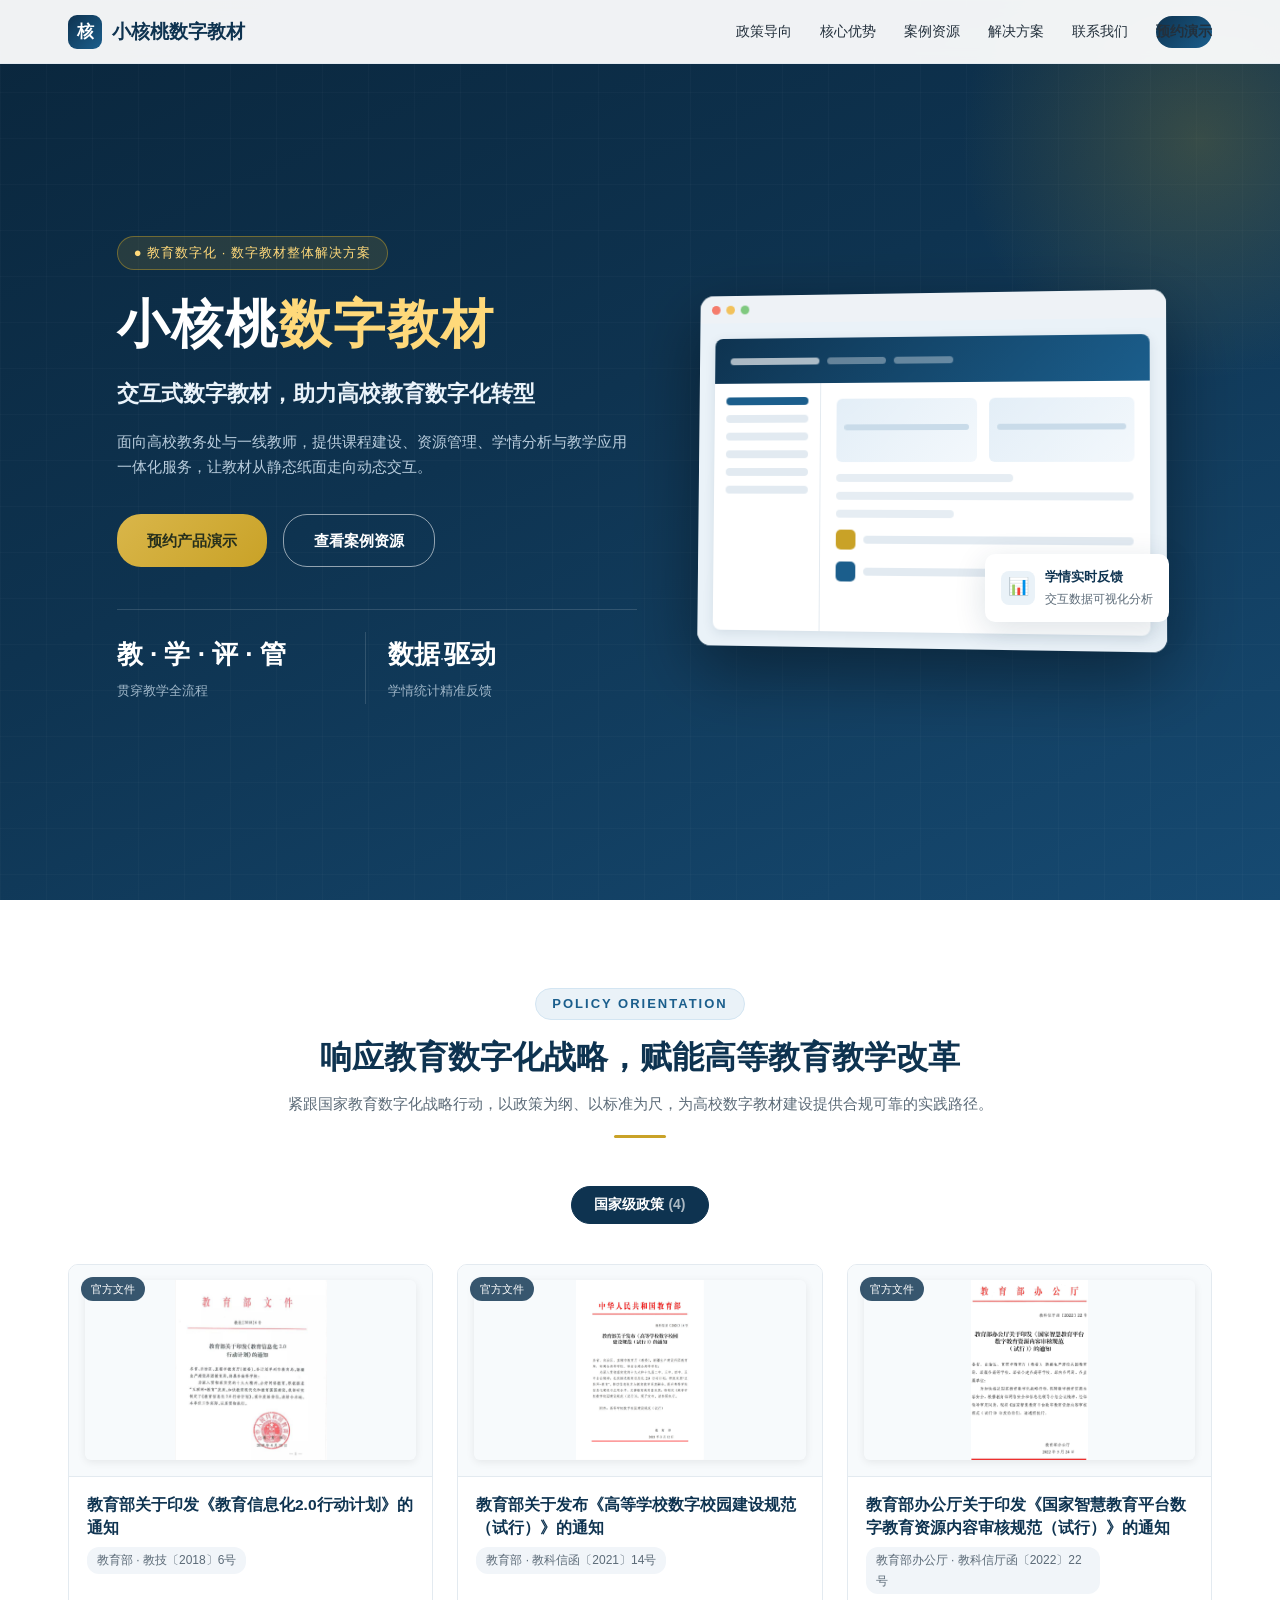
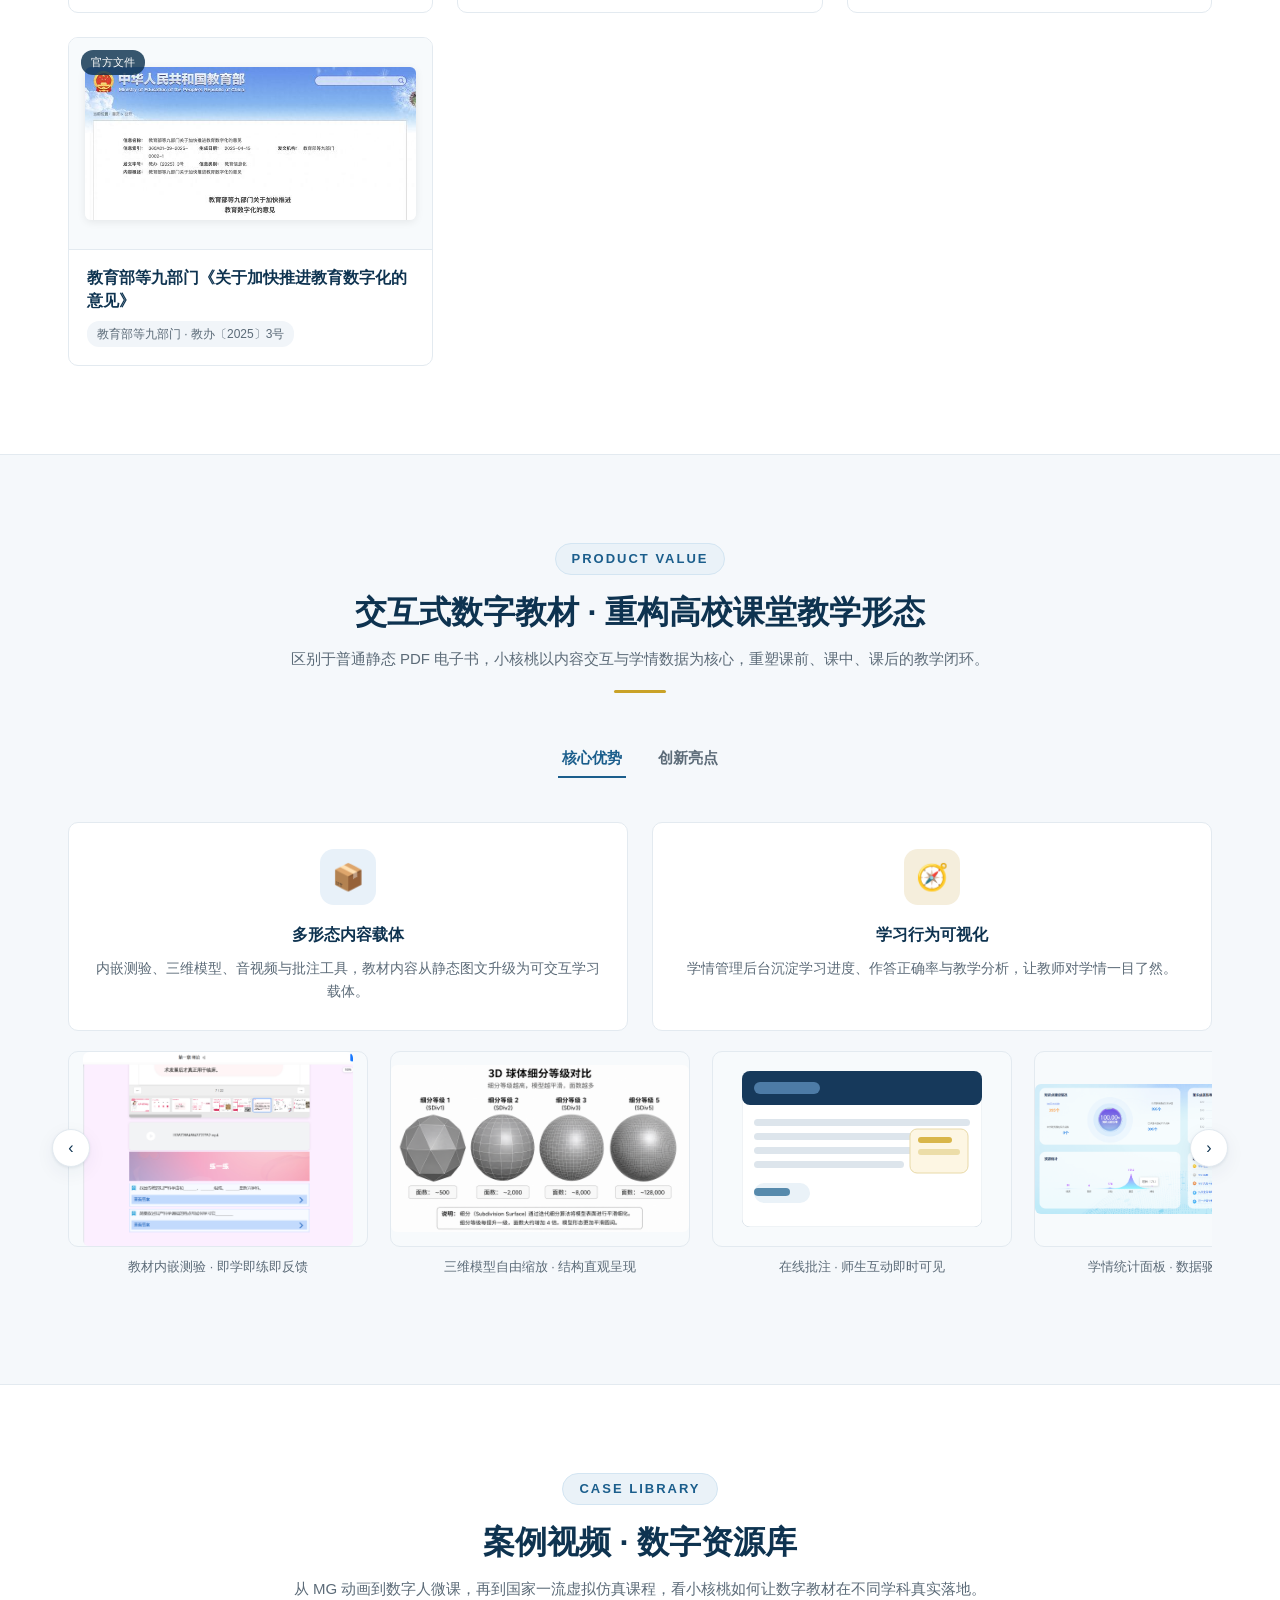
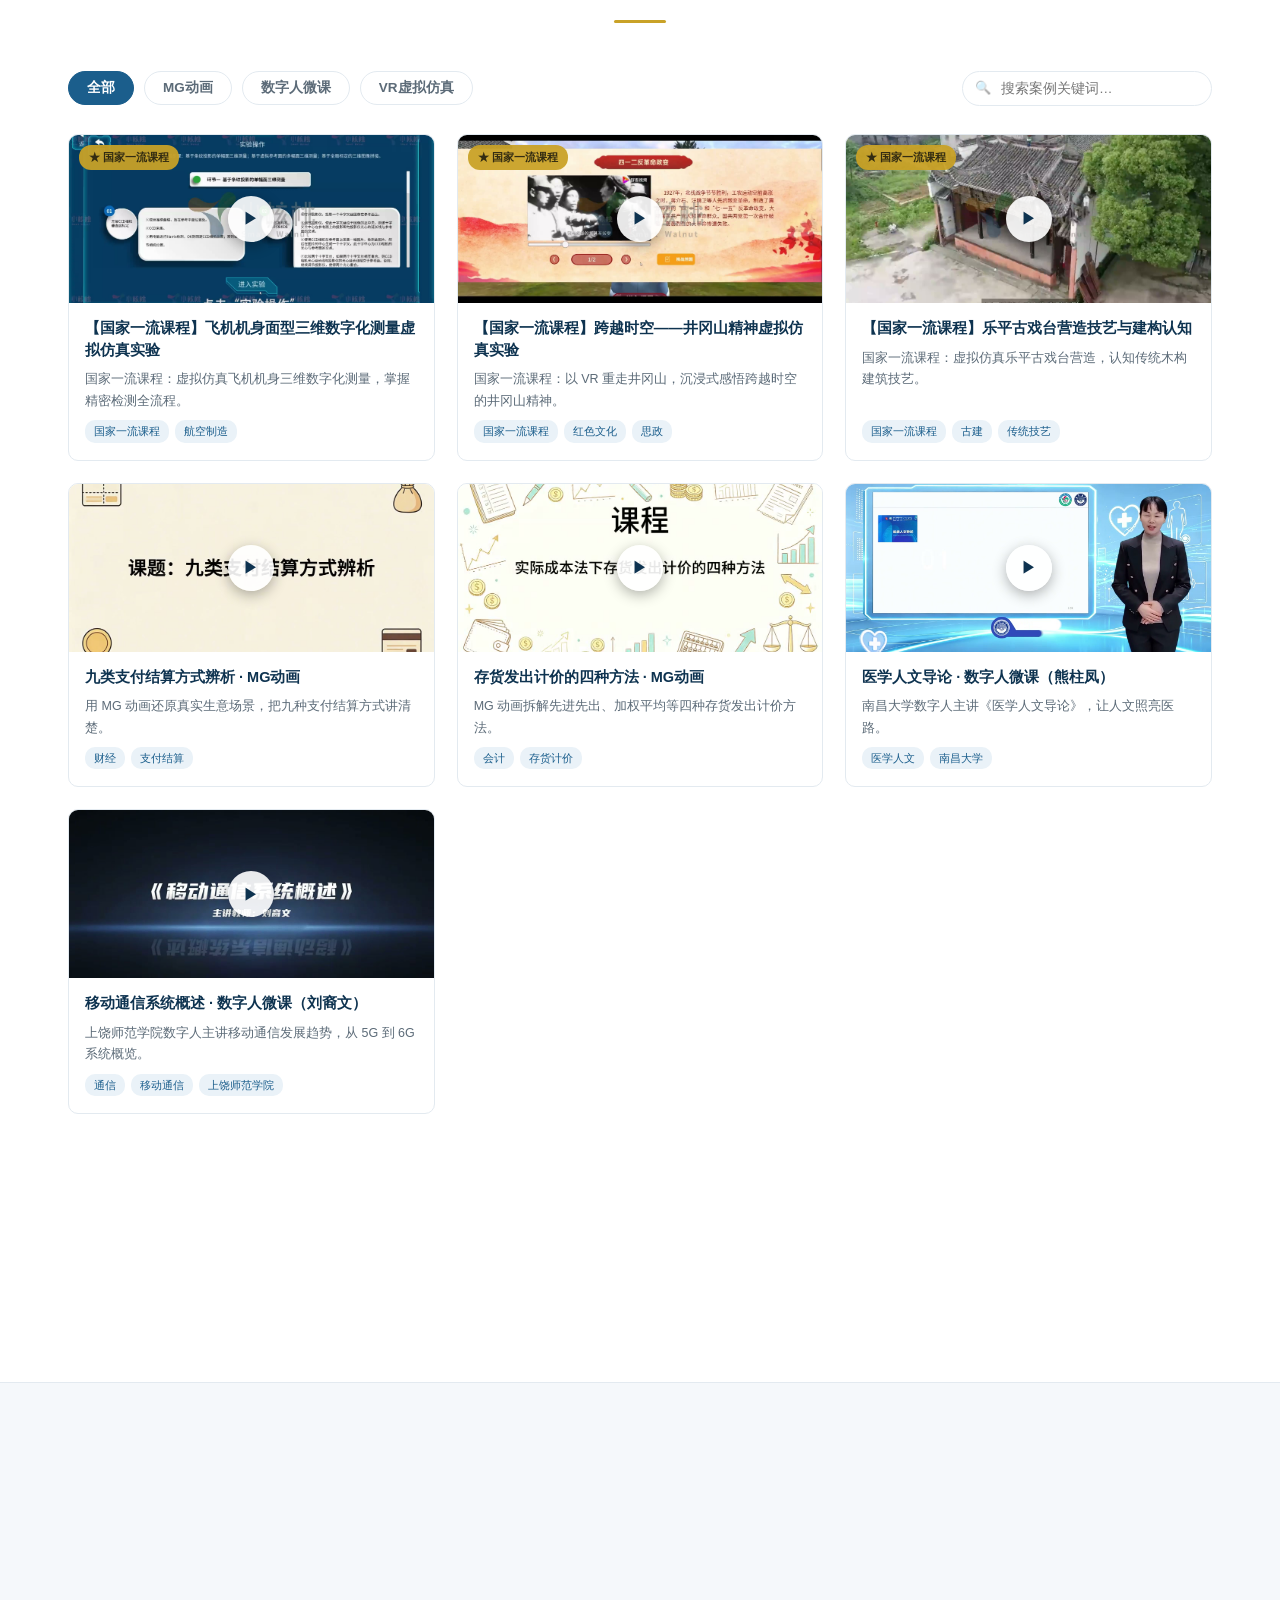
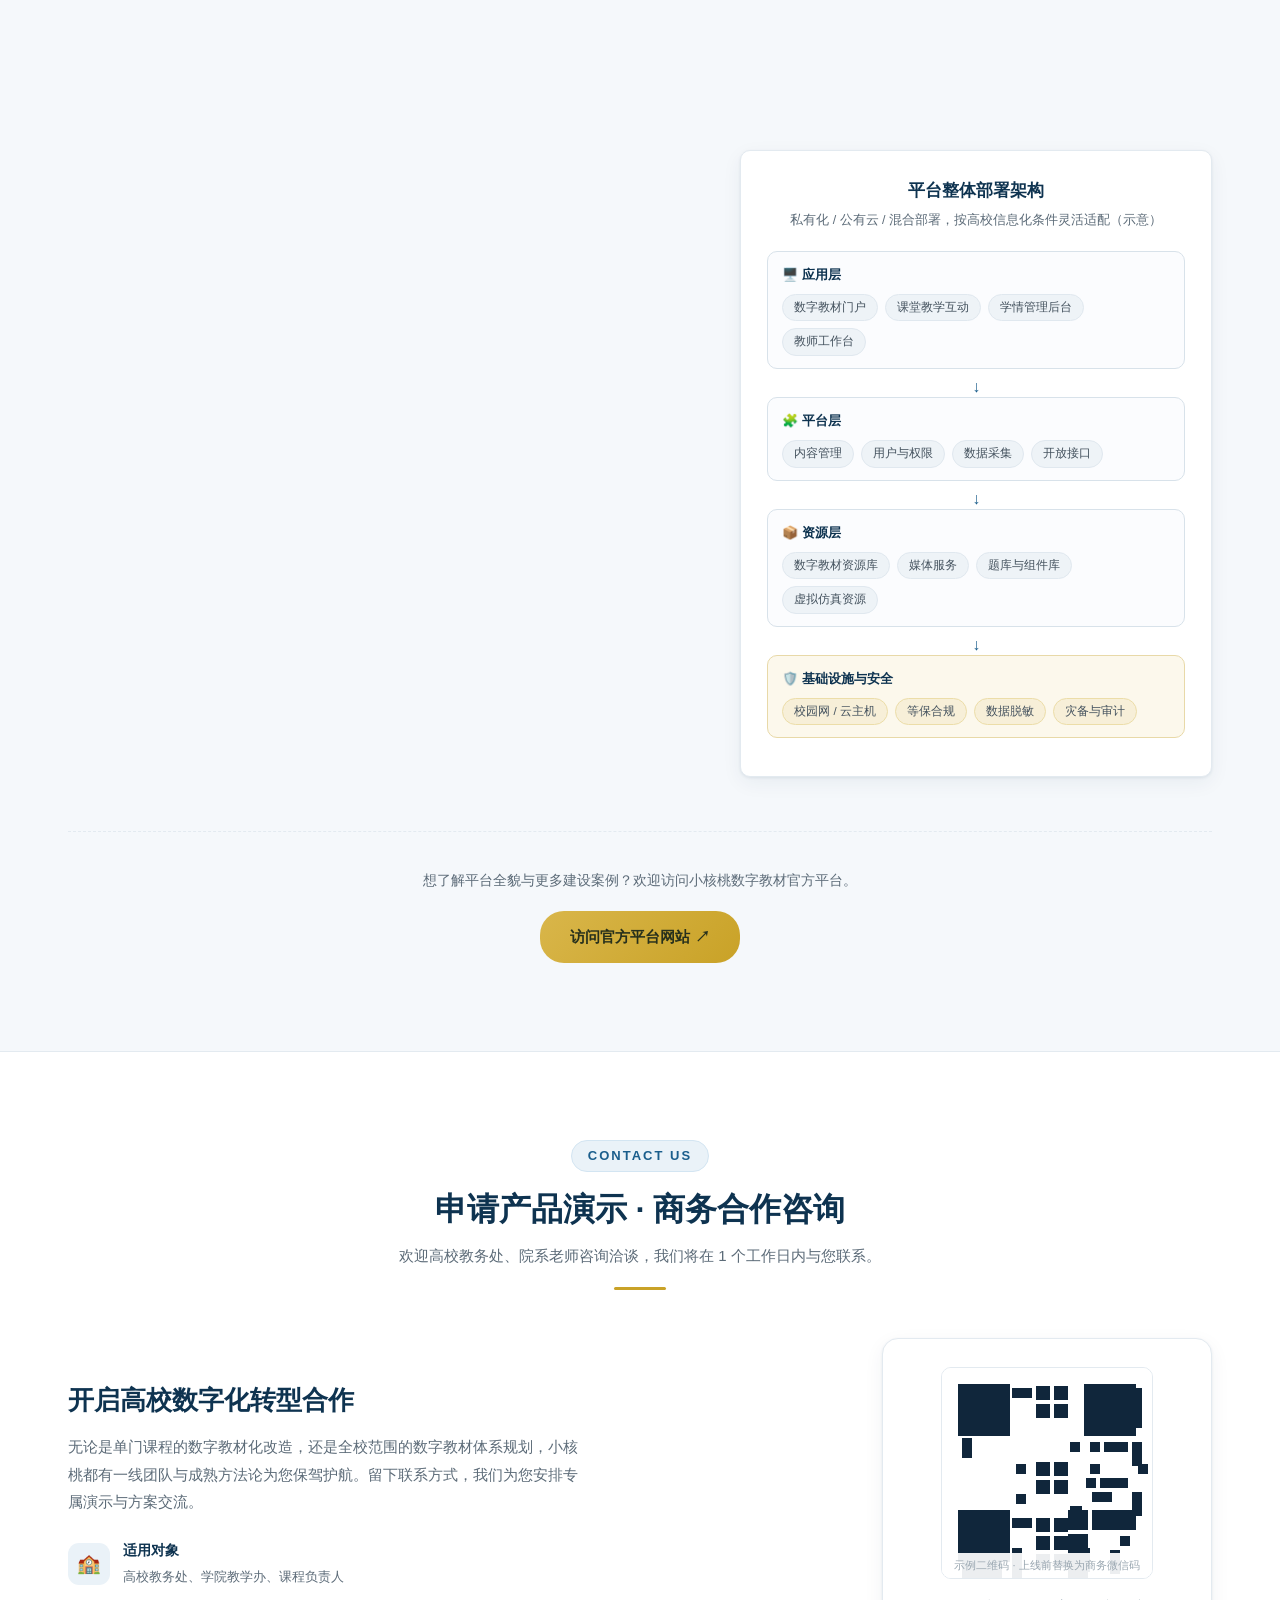
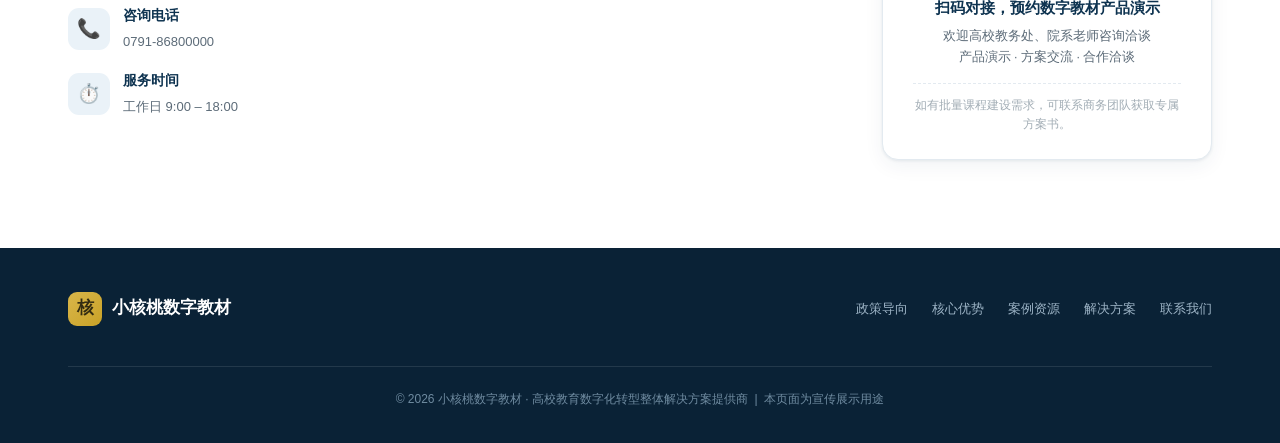
==== commit f9be5876: "清理三端同步相关内容：首屏指标、核心优势卡、创新亮点卡、副标题、废弃CSS动画" ====
--- a/promo/index.html
+++ b/promo/index.html
@@ -90,6 +90,8 @@
   background:radial-gradient(circle,rgba(201,162,39,.22),transparent 65%);
 }
 .hero-inner{position:relative;z-index:2;display:grid;grid-template-columns:1.05fr .95fr;gap:56px;align-items:center}
+.hero-kicker{display:inline-flex;align-items:center;gap:8px;font-size:13px;letter-spacing:1px;color:#ffd97a;
+  background:rgba(201,162,39,.14);border:1px solid rgba(201,162,39,.45);border-radius:20px;padding:5px 16px;margin-bottom:22px}
 .hero h1{font-size:52px;font-weight:800;letter-spacing:2px;line-height:1.25;margin-bottom:18px}
 .hero h1 .accent{color:#ffd97a}
 .hero-sub{font-size:22px;font-weight:600;color:#eaf3fa;margin-bottom:16px}
@@ -108,7 +110,7 @@
 .metric+.metric{border-left:1px solid rgba(255,255,255,.14);padding-left:22px}
 .metric strong{display:block;font-size:26px;font-weight:800;color:#fff}
 .metric strong em{font-style:normal;color:#ffd97a}
-.metric:last-child{padding-right:0}
+.metric span{font-size:13px;color:#9fb6c8}
 .hero-visual{position:relative}
 .device-frame{
   background:#fff;border-radius:14px;box-shadow:0 24px 70px rgba(0,0,0,.4);overflow:hidden;
@@ -124,13 +126,24 @@
 .mock-book-bar{height:46px;background:linear-gradient(135deg,var(--navy),var(--blue));display:flex;align-items:center;padding:0 16px;gap:8px}
 .mock-book-bar span{width:60px;height:7px;border-radius:4px;background:rgba(255,255,255,.35)}
 .mock-book-bar span:first-child{width:92px;background:rgba(255,255,255,.65)}
-.mock-book-shot{min-height:300px;display:flex;align-items:center;justify-content:center;background:#f4f8fb}
-.mock-book-shot img{max-width:100%;max-height:100%;object-fit:contain;display:block}
+.mock-book-body{display:grid;grid-template-columns:110px 1fr;min-height:250px}
+.mock-book-nav{border-right:1px solid var(--line);padding:14px 12px;display:flex;flex-direction:column;gap:10px}
+.mock-book-nav i{height:8px;border-radius:4px;background:#e2eaf1}
+.mock-book-nav i.on{background:var(--blue)}
+.mock-book-main{padding:16px}
+.mock-hero-row{display:flex;gap:12px;margin-bottom:12px}
+.mock-hero-row div{flex:1;height:64px;border-radius:6px;background:linear-gradient(135deg,#e3eef7,#f3f8fc);position:relative;overflow:hidden}
+.mock-hero-row div::after{content:"";position:absolute;left:8px;right:8px;top:26px;height:6px;border-radius:3px;background:#c9dbe9}
+.mock-line{height:8px;border-radius:4px;background:#e6edf3;margin-bottom:10px}
+.mock-line.w60{width:60%}.mock-line.w40{width:40%}
+.mock-quiz{display:flex;align-items:center;gap:8px;margin-top:12px}
+.mock-quiz .q{width:20px;height:20px;border-radius:5px;background:var(--gold);flex:none}
+.mock-quiz div{height:8px;border-radius:4px;background:#e2eaf1;flex:1}
 .hero-badge{
   position:absolute;right:-6px;bottom:26px;background:#fff;border-radius:10px;box-shadow:var(--shadow-lg);
   padding:12px 16px;display:flex;align-items:center;gap:10px;font-size:13px;color:var(--ink);
 }
-.hero-badge .ico{width:34px;height:34px;border-radius:8px;background:var(--blue-soft);display:flex;align-items:center;justify-content:center;padding:8px}
+.hero-badge .ico{width:34px;height:34px;border-radius:8px;background:var(--blue-soft);display:flex;align-items:center;justify-content:center;font-size:17px}
 .hero-badge b{display:block;font-size:13px;color:var(--navy)}
 .hero-badge span{font-size:12px;color:var(--gray)}
 
@@ -281,7 +294,7 @@
   outline:none;transition:border-color .2s,box-shadow .2s;background:#fff;
 }
 .res-search input:focus{border-color:var(--blue);box-shadow:0 0 0 3px rgba(27,94,140,.12)}
-.res-search::before{content:url("data:image/svg+xml,%3Csvg xmlns='http://www.w3.org/2000/svg' viewBox='0 0 24 24' fill='none' stroke='%238a97a1' stroke-width='2.5' stroke-linecap='round'%3E%3Ccircle cx='11' cy='11' r='7'/%3E%3Cline x1='21' y1='21' x2='16.5' y2='16.5'/%3E%3C/svg%3E");position:absolute;left:13px;top:50%;transform:translateY(-50%);font-size:13px;opacity:.55}
+.res-search::before{content:"🔍";position:absolute;left:13px;top:50%;transform:translateY(-50%);font-size:13px;opacity:.55}
 .case-grid{display:grid;grid-template-columns:repeat(3,1fr);gap:22px}
 .case-card{
   background:#fff;border:1px solid var(--line);border-radius:var(--radius);overflow:hidden;cursor:pointer;
@@ -311,7 +324,7 @@
 .res-more p{font-size:13.5px;color:var(--gray);margin-bottom:16px}
 
 /* ============ 板块4：解决方案 ============ */
-.sol-grid{display:grid;grid-template-columns:1.15fr .85fr;gap:34px;align-items:stretch}
+.sol-grid{display:grid;grid-template-columns:1.15fr .85fr;gap:34px;align-items:start}
 .sol-panel{background:#fff;border:1px solid var(--line);border-radius:var(--radius);padding:28px;box-shadow:var(--shadow)}
 .sol-panel h3{font-size:19px;color:var(--navy);margin-bottom:6px;display:flex;align-items:center;gap:10px}
 .sol-panel .sol-tag{font-size:12px;color:#fff;background:var(--gold);border-radius:12px;padding:2px 10px;flex:none}
@@ -339,9 +352,9 @@
 .flow-pop b{color:var(--navy);display:block;margin-bottom:4px;font-size:13px}
 .flow-pop::after{content:"";position:absolute;left:50%;bottom:-6px;width:12px;height:12px;background:#fff;border-right:1px solid var(--line);border-bottom:1px solid var(--line);transform:translateX(-50%) rotate(45deg)}
 /* 架构简图 */
-.arch{background:#fff;border:1px solid var(--line);border-radius:var(--radius);padding:26px;box-shadow:var(--shadow);display:flex;flex-direction:column;justify-content:center}
+.arch{background:#fff;border:1px solid var(--line);border-radius:var(--radius);padding:26px;box-shadow:var(--shadow)}
 .arch h3{font-size:17px;color:var(--navy);margin-bottom:4px;text-align:center}
-.arch .a-sub{font-size:12.5px;color:var(--gray);text-align:center;margin-bottom:20px;flex:none}
+.arch .a-sub{font-size:12.5px;color:var(--gray);text-align:center;margin-bottom:20px}
 .arch-layer{border:1.5px solid #d8e2ea;border-radius:10px;padding:12px 14px;margin-bottom:12px;background:#fbfcfe}
 .arch-layer.red{border-color:#e8d9a8;background:#fcf8ec}
 .arch-layer h5{font-size:13px;color:var(--navy);font-weight:700;margin-bottom:8px;display:flex;align-items:center;gap:7px}
@@ -426,6 +439,7 @@
       <a href="#cases">案例资源</a>
       <a href="#solution">解决方案</a>
       <a href="#contact">联系我们</a>
+      <a class="nav-cta" href="javascript:void(0)" onclick="location.href='#contact'">预约演示</a>
     </div>
     <button class="nav-burger" id="navBurger" aria-label="菜单"><span></span><span></span><span></span></button>
   </div>
@@ -435,16 +449,17 @@
 <section class="hero" id="top">
   <div class="container hero-inner">
     <div class="hero-content">
+      <span class="hero-kicker">● 教育数字化 · 数字教材整体解决方案</span>
       <h1>小核桃<span class="accent">数字教材</span></h1>
       <p class="hero-sub">交互式数字教材，助力高校教育数字化转型</p>
       <p class="hero-desc">面向高校教务处与一线教师，提供课程建设、资源管理、学情分析与教学应用一体化服务，让教材从静态纸面走向动态交互。</p>
       <div class="hero-actions">
+        <a class="btn btn-primary" href="javascript:void(0)" onclick="location.href='#contact'">预约产品演示</a>
         <a class="btn btn-ghost" href="#cases">查看案例资源</a>
       </div>
       <div class="hero-metrics">
-        <div class="metric"><strong>教 · 学 · 评 · 管</strong></div>
-        <div class="metric"><strong>数据<span class="accent">·</span>驱动</strong></div>
-        <div class="metric"><strong>多端<span class="accent">·</span>同步</strong></div>
+        <div class="metric"><strong>教 · 学 · 评 · 管</strong><span>贯穿教学全流程</span></div>
+        <div class="metric"><strong>数据<span class="accent">·</span>驱动</strong><span>学情统计精准反馈</span></div>
       </div>
     </div>
     <div class="hero-visual">
@@ -453,14 +468,22 @@
         <div class="device-screen">
           <div class="mock-book">
             <div class="mock-book-bar"><span></span><span></span><span></span></div>
-            <div class="mock-book-shot">
-              <img src="screenshots/data-stats.png" alt="学情统计面板界面示意">
+            <div class="mock-book-body">
+              <div class="mock-book-nav"><i class="on"></i><i></i><i></i><i></i><i></i><i></i></div>
+              <div class="mock-book-main">
+                <div class="mock-hero-row"><div></div><div></div></div>
+                <div class="mock-line w60"></div>
+                <div class="mock-line"></div>
+                <div class="mock-line w40"></div>
+                <div class="mock-quiz"><span class="q"></span><div></div></div>
+                <div class="mock-quiz"><span class="q" style="background:var(--blue)"></span><div></div></div>
+              </div>
             </div>
           </div>
         </div>
       </div>
       <div class="hero-badge">
-        <svg class="ico" viewBox="0 0 24 24" aria-hidden="true" fill="none" stroke="#4a67b3" stroke-width="2.2" stroke-linecap="round" stroke-linejoin="round"><path d="M4 20h16M6 16V9m6 7V5m6 11v-4"/></svg>
+        <span class="ico">📊</span>
         <div><b>学情实时反馈</b><span>交互数据可视化分析</span></div>
       </div>
     </div>
@@ -471,6 +494,7 @@
 <section class="section" id="policy">
   <div class="container">
     <div class="section-head fade">
+      <span class="section-kicker">POLICY ORIENTATION</span>
       <h2 class="section-title">响应教育数字化战略，赋能高等教育教学改革</h2>
       <p class="section-sub">紧跟国家教育数字化战略行动，以政策为纲、以标准为尺，为高校数字教材建设提供合规可靠的实践路径。</p>
       <div class="divider"></div>
@@ -484,6 +508,7 @@
 <section class="section section-gray" id="advantage">
   <div class="container">
     <div class="section-head fade">
+      <span class="section-kicker">PRODUCT VALUE</span>
       <h2 class="section-title">交互式数字教材 · 重构高校课堂教学形态</h2>
       <p class="section-sub">区别于普通静态 PDF 电子书，小核桃以内容交互与学情数据为核心，重塑课前、课中、课后的教学闭环。</p>
       <div class="divider"></div>
@@ -498,12 +523,12 @@
     <div class="tab-panel active" id="tabAdv">
       <div class="adv-cards fade">
         <div class="adv-card">
-          <div class="adv-ico b1"><svg viewBox="0 0 24 24" width="26" height="26" fill="none" stroke="#4a67b3" stroke-width="2" stroke-linecap="round" stroke-linejoin="round"><path d="M21 8l-9-5-9 5v8l9 5 9-5V8z"/><path d="M3 8l9 5 9-5"/><path d="M12 13v8"/></svg></div>
+          <div class="adv-ico b1">📦</div>
           <h3>多形态内容载体</h3>
           <p>内嵌测验、三维模型、音视频与批注工具，教材内容从静态图文升级为可交互学习载体。</p>
         </div>
         <div class="adv-card">
-          <div class="adv-ico b2"><svg viewBox="0 0 24 24" width="26" height="26" fill="none" stroke="#8a6d3b" stroke-width="2" stroke-linecap="round" stroke-linejoin="round"><circle cx="12" cy="12" r="9"/><path d="M15.5 8.5l-2 5-5 2 2-5 5-2z"/></svg></div>
+          <div class="adv-ico b2">🧭</div>
           <h3>学习行为可视化</h3>
           <p>学情管理后台沉淀学习进度、作答正确率与教学分析，让教师对学情一目了然。</p>
         </div>
@@ -645,6 +670,7 @@
 <section class="section" id="cases">
   <div class="container">
     <div class="section-head fade">
+      <span class="section-kicker">CASE LIBRARY</span>
       <h2 class="section-title">案例视频 · 数字资源库</h2>
       <p class="section-sub">从 MG 动画到数字人微课，再到国家一流虚拟仿真课程，看小核桃如何让数字教材在不同学科真实落地。</p>
       <div class="divider"></div>
@@ -657,7 +683,7 @@
     <div class="res-empty" id="resEmpty">未找到匹配的案例，试试更换关键词或分类。</div>
     <div class="res-more fade">
       <p>想探索更多虚拟仿真、数字人微课与 MG 动画资源？</p>
-      <a class="btn btn-primary" id="virtualLink" href="javascript:void(0)" onclick="openVirtual()">查看更多虚仿案例 ↗</a>
+      <a class="btn btn-primary" id="virtualLink" href="javascript:void(0)" onclick="openVirtual()">进入虚仿资源官方平台 ↗</a>
     </div>
   </div>
 </section>
@@ -666,6 +692,7 @@
 <section class="section section-gray" id="solution">
   <div class="container">
     <div class="section-head fade">
+      <span class="section-kicker">SOLUTIONS</span>
       <h2 class="section-title">面向高校的数字教材建设解决方案</h2>
       <p class="section-sub">从单门课程到院系资源池，从智慧课堂到混合式教学，小核桃提供按需组合的定制化服务。</p>
       <div class="divider"></div>
@@ -803,22 +830,22 @@
         <h3>平台整体部署架构</h3>
         <p class="a-sub">私有化 / 公有云 / 混合部署，按高校信息化条件灵活适配（示意）</p>
         <div class="arch-layer">
-          <h5><svg viewBox="0 0 24 24" width="15" height="15" fill="none" stroke="#16395b" stroke-width="2" stroke-linecap="round" stroke-linejoin="round"><rect x="3" y="4" width="18" height="12" rx="2"/><path d="M8 20h8M12 16v4"/></svg> 应用层</h5>
+          <h5>🖥️ 应用层</h5>
           <div class="arch-tags"><i>数字教材门户</i><i>课堂教学互动</i><i>学情管理后台</i><i>教师工作台</i></div>
         </div>
         <div class="arch-arrow">↓</div>
         <div class="arch-layer">
-          <h5><svg viewBox="0 0 24 24" width="15" height="15" fill="none" stroke="#16395b" stroke-width="2" stroke-linecap="round" stroke-linejoin="round"><path d="M4 9l6-4 6 4-6 4-6-4z"/><path d="M4 15l6 4 6-4-6-4-6 4z"/></svg> 平台层</h5>
+          <h5>🧩 平台层</h5>
           <div class="arch-tags"><i>内容管理</i><i>用户与权限</i><i>数据采集</i><i>开放接口</i></div>
         </div>
         <div class="arch-arrow">↓</div>
         <div class="arch-layer">
-          <h5><svg viewBox="0 0 24 24" width="15" height="15" fill="none" stroke="#16395b" stroke-width="2" stroke-linecap="round" stroke-linejoin="round"><path d="M21 8l-9-5-9 5v8l9 5 9-5V8z"/><path d="M3 8l9 5 9-5"/><path d="M12 13v8"/></svg> 资源层</h5>
+          <h5>📦 资源层</h5>
           <div class="arch-tags"><i>数字教材资源库</i><i>媒体服务</i><i>题库与组件库</i><i>虚拟仿真资源</i></div>
         </div>
         <div class="arch-arrow">↓</div>
         <div class="arch-layer red">
-          <h5><svg viewBox="0 0 24 24" width="15" height="15" fill="none" stroke="#b23b3b" stroke-width="2" stroke-linecap="round" stroke-linejoin="round"><path d="M12 3l7 3v6c0 4-3 7-7 9-4-2-7-5-7-9V6l7-3z"/><path d="M9 12l2 2 4-4"/></svg> 基础设施与安全</h5>
+          <h5>🛡️ 基础设施与安全</h5>
           <div class="arch-tags"><i>校园网 / 云主机</i><i>等保合规</i><i>数据脱敏</i><i>灾备与审计</i></div>
         </div>
       </div>
@@ -835,6 +862,7 @@
 <section class="section" id="contact">
   <div class="container">
     <div class="section-head fade">
+      <span class="section-kicker">CONTACT US</span>
       <h2 class="section-title">申请产品演示 · 商务合作咨询</h2>
       <p class="section-sub">欢迎高校教务处、院系老师咨询洽谈，我们将在 1 个工作日内与您联系。</p>
       <div class="divider"></div>
@@ -845,19 +873,52 @@
         <p>无论是单门课程的数字教材化改造，还是全校范围的数字教材体系规划，小核桃都有一线团队与成熟方法论为您保驾护航。留下联系方式，我们为您安排专属演示与方案交流。</p>
         <div class="contact-ways">
           <div class="contact-way">
-            <span class="cw-ico"><svg viewBox="0 0 24 24" width="20" height="20" fill="none" stroke="#4a67b3" stroke-width="2" stroke-linecap="round" stroke-linejoin="round"><path d="M4 21h16M5 21V10M19 21V10M3 10l9-6 9 6"/><path d="M9 21v-6h6v6"/></svg></span>
+            <span class="cw-ico">🏫</span>
             <div><b>适用对象</b><span>高校教务处、学院教学办、课程负责人</span></div>
           </div>
           <div class="contact-way">
-            <span class="cw-ico"><svg viewBox="0 0 24 24" width="20" height="20" fill="none" stroke="#4a67b3" stroke-width="2" stroke-linecap="round" stroke-linejoin="round"><path d="M5 4h4l2 5-2.5 1.5a11 11 0 0 0 5 5L15 13l5 2v4a2 2 0 0 1-2 2A16 16 0 0 1 3 6a2 2 0 0 1 2-2z"/></svg></span>
-            <div><b>咨询电话</b><span id="contactPhone">18970969586</span></div>
+            <span class="cw-ico">📞</span>
+            <div><b>咨询电话</b><span id="contactPhone">0791-86800000（示例号码，上线前替换）</span></div>
+          </div>
+          <div class="contact-way">
+            <span class="cw-ico">⏱️</span>
+            <div><b>服务时间</b><span>工作日 9:00 – 18:00</span></div>
           </div>
         </div>
       </div>
       <div class="qr-box fade">
         <div class="qr-holder" id="qrHolder">
-          <img src="screenshots/wechat-qr.jpg" width="210" height="210" alt="商务微信二维码" style="display:block;width:210px;height:210px;border-radius:8px">
-          <div class="qr-tip">长按识别二维码 · 添加商务微信</div>
+          <svg width="210" height="210" viewBox="0 0 210 210" role="img" aria-label="商务微信二维码占位图">
+            <rect width="210" height="210" fill="#fff"/>
+            <g fill="#10263b">
+              <rect x="16" y="16" width="52" height="52"/><rect x="142" y="16" width="52" height="52"/>
+              <rect x="16" y="142" width="52" height="52"/><rect x="126" y="142" width="20" height="20"/>
+              <rect x="150" y="142" width="44" height="20"/><rect x="126" y="166" width="20" height="44"/>
+              <rect x="44" y="44" width="10" height="10"/><rect x="20" y="20" width="10" height="10"/>
+              <rect x="70" y="20" width="20" height="10"/><rect x="20" y="70" width="10" height="20"/>
+              <rect x="150" y="44" width="10" height="10"/><rect x="170" y="20" width="20" height="10"/>
+              <rect x="190" y="20" width="10" height="40"/><rect x="20" y="150" width="10" height="20"/>
+              <rect x="44" y="150" width="10" height="10"/><rect x="70" y="150" width="20" height="10"/>
+              <rect x="20" y="190" width="40" height="20"/><rect x="70" y="180" width="10" height="30"/>
+              <rect x="44" y="180" width="10" height="30"/>
+              <rect x="94" y="18" width="14" height="14"/><rect x="112" y="18" width="14" height="14"/>
+              <rect x="94" y="36" width="14" height="14"/><rect x="112" y="36" width="14" height="14"/>
+              <rect x="94" y="94" width="14" height="14"/><rect x="112" y="94" width="14" height="14"/>
+              <rect x="94" y="112" width="14" height="14"/><rect x="112" y="112" width="14" height="14"/>
+              <rect x="94" y="150" width="14" height="14"/><rect x="112" y="150" width="14" height="14"/>
+              <rect x="94" y="168" width="14" height="14"/><rect x="112" y="168" width="14" height="14"/>
+              <rect x="94" y="186" width="14" height="14"/><rect x="112" y="186" width="14" height="14"/>
+              <rect x="148" y="74" width="10" height="10"/><rect x="162" y="74" width="24" height="10"/>
+              <rect x="190" y="74" width="10" height="24"/><rect x="74" y="96" width="10" height="10"/>
+              <rect x="128" y="74" width="10" height="10"/><rect x="148" y="96" width="10" height="10"/>
+              <rect x="196" y="96" width="10" height="10"/><rect x="74" y="126" width="10" height="10"/>
+              <rect x="144" y="110" width="10" height="10"/><rect x="158" y="110" width="28" height="10"/>
+              <rect x="190" y="124" width="10" height="24"/><rect x="150" y="124" width="20" height="10"/>
+              <rect x="128" y="138" width="12" height="12"/><rect x="178" y="168" width="10" height="10"/>
+              <rect x="168" y="182" width="10" height="24"/><rect x="132" y="180" width="16" height="24"/>
+            </g>
+          </svg>
+          <div class="qr-tip">示例二维码 · 上线前替换为商务微信码</div>
         </div>
         <h4>扫码对接，预约数字教材产品演示</h4>
         <p>欢迎高校教务处、院系老师咨询洽谈<br>产品演示 · 方案交流 · 合作洽谈</p>
@@ -906,9 +967,9 @@
  * ========================================================= */
 
 var CONFIG = {
-  VIRTUAL_PLATFORM_URL: 'https://ycn33y7eq2bj.feishu.cn/wiki/JXIVwgttTiIU4Yk6XTZch7v6nlg',
-  OFFICIAL_URL:         'https://hetaozhixue.com/',
-  PHONE:                '18970969586'
+  VIRTUAL_PLATFORM_URL: 'https://wecandoeverythingjustkeepwatching.github.io/xiaohetao/',
+  OFFICIAL_URL:         'https://wecandoeverythingjustkeepwatching.github.io/xiaohetao/',
+  PHONE:                '0791-86800000'
 };
 
 function openVirtual() { window.open(CONFIG.VIRTUAL_PLATFORM_URL, '_blank', 'noopener'); }
@@ -1002,7 +1063,7 @@
           : (p.level === '国家级政策'
               ? '<div class="doc-shot"><div class="red"></div><div class="doc-title">' + p.title.replace('教育部关于印发', '').replace('的通知', '') + '</div><div class="doc-no">' + p.docNo + '</div><div class="doc-body"><i class="w70"></i><i class="w55"></i><i class="w80"></i><i class="w70"></i><i class="w60"></i></div><div class="stamp"></div></div>'
               : '<div class="doc-shot long"><div class="red"></div><div class="doc-title">政策文件截图<br>（示例）</div><div class="doc-no">' + p.docNo + '</div><div class="doc-body"><i class="w70"></i><i class="w55"></i><i class="w80"></i><i class="w70"></i><i class="w60"></i></div><div class="stamp"></div></div>')) +
-        '<div class="mask">' + p.summary + '</div>' +
+        '<div class="mask">💡 ' + p.summary + '</div>' +
       '</div>' +
       '<div class="info">' +
         '<h3>' + p.title + '</h3>' +
@@ -1033,8 +1094,8 @@
       '<div class="m-meta">' + p.dept + ' · ' + p.docNo + ' · ' + p.date + '</div>' +
       '<p>《' + p.title.split('》')[0].replace(/^.*《/, '') + '》' + (p.desc || '') + '</p>' +
       (p.isPlaceholder
-        ? '<div class="note">本卡片为示例占位内容，正文解读为演示文案。上线前请替换为正式政策文件文本、脱敏截图与官方下载链接。</div>'
-        : '<div class="note">政策原文以发文部门官方发布为准。点击下方按钮在新窗口打开官方原文页面（可查看、打印或另存为 PDF）。</div>') +
+        ? '<div class="note">⚠️ 本卡片为示例占位内容，正文解读为演示文案。上线前请替换为正式政策文件文本、脱敏截图与官方下载链接。</div>'
+        : '<div class="note">📌 政策原文以发文部门官方发布为准。点击下方按钮在新窗口打开官方原文页面（可查看、打印或另存为 PDF）。</div>') +
       '<a class="modal-dl" href="' + (p.isPlaceholder && p.officialUrl.indexOf('http') !== 0 ? 'javascript:void(0)' : p.officialUrl) + '" ' + (p.officialUrl.indexOf('http') === 0 ? 'target="_blank" rel="noopener"' : '') + '>' + (p.isPlaceholder ? '查看来源（示例）' : '查看 / 下载政策原文 ↗') + '</a>' +
     '</div>';
   openOverlay('overlay');
@@ -1171,7 +1232,7 @@
   });
   list.sort(function (a, b) { return (b.pinned ? 1 : 0) - (a.pinned ? 1 : 0); });
   document.getElementById('caseGrid').innerHTML = list.map(function (c) {
-    var pin = c.pinned ? '<span class="pin-badge">国家一流课程</span>' : '';
+    var pin = c.pinned ? '<span class="pin-badge">★ 国家一流课程</span>' : '';
     var tags = c.tags.map(function (t) { return '<span>' + t + '</span>'; }).join('');
     return '<article class="case-card" data-id="' + c.id + '" tabindex="0" role="button" aria-label="' + c.title + '">' +
       '<div class="case-cover">' +
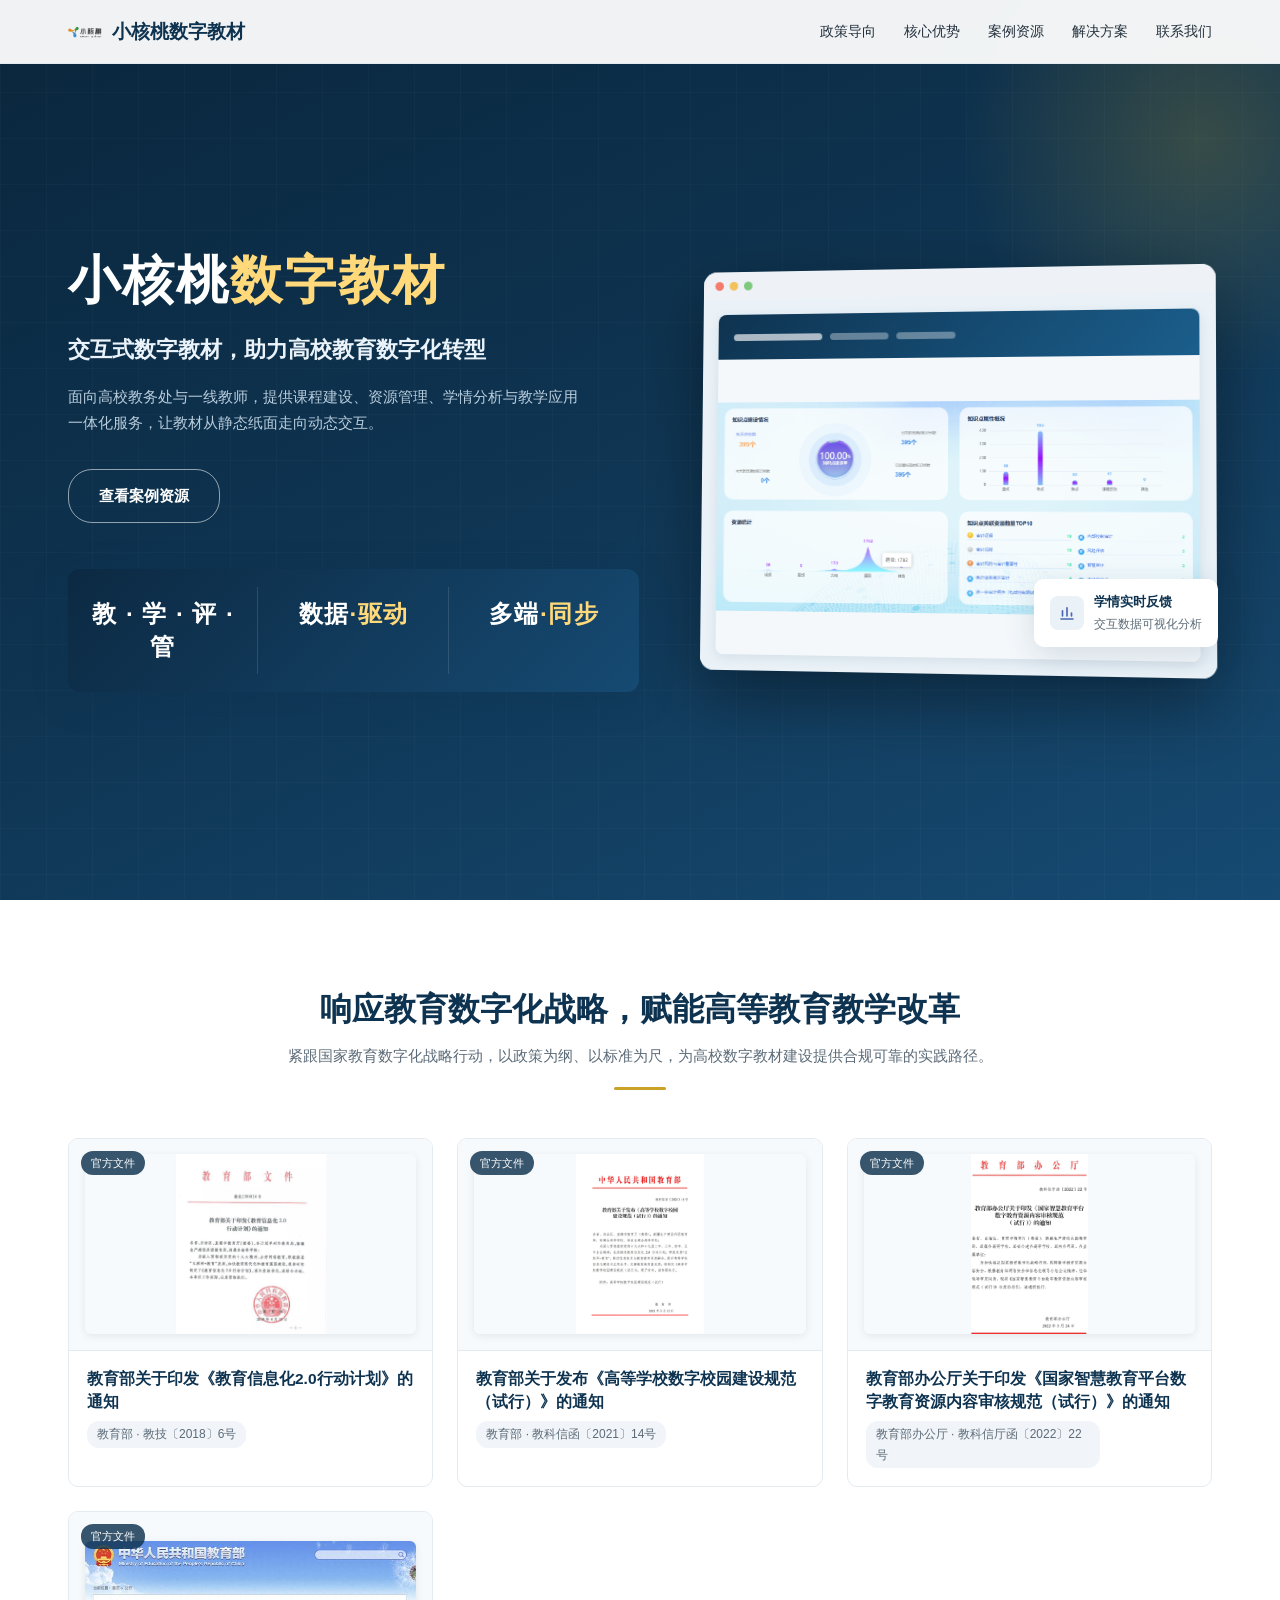
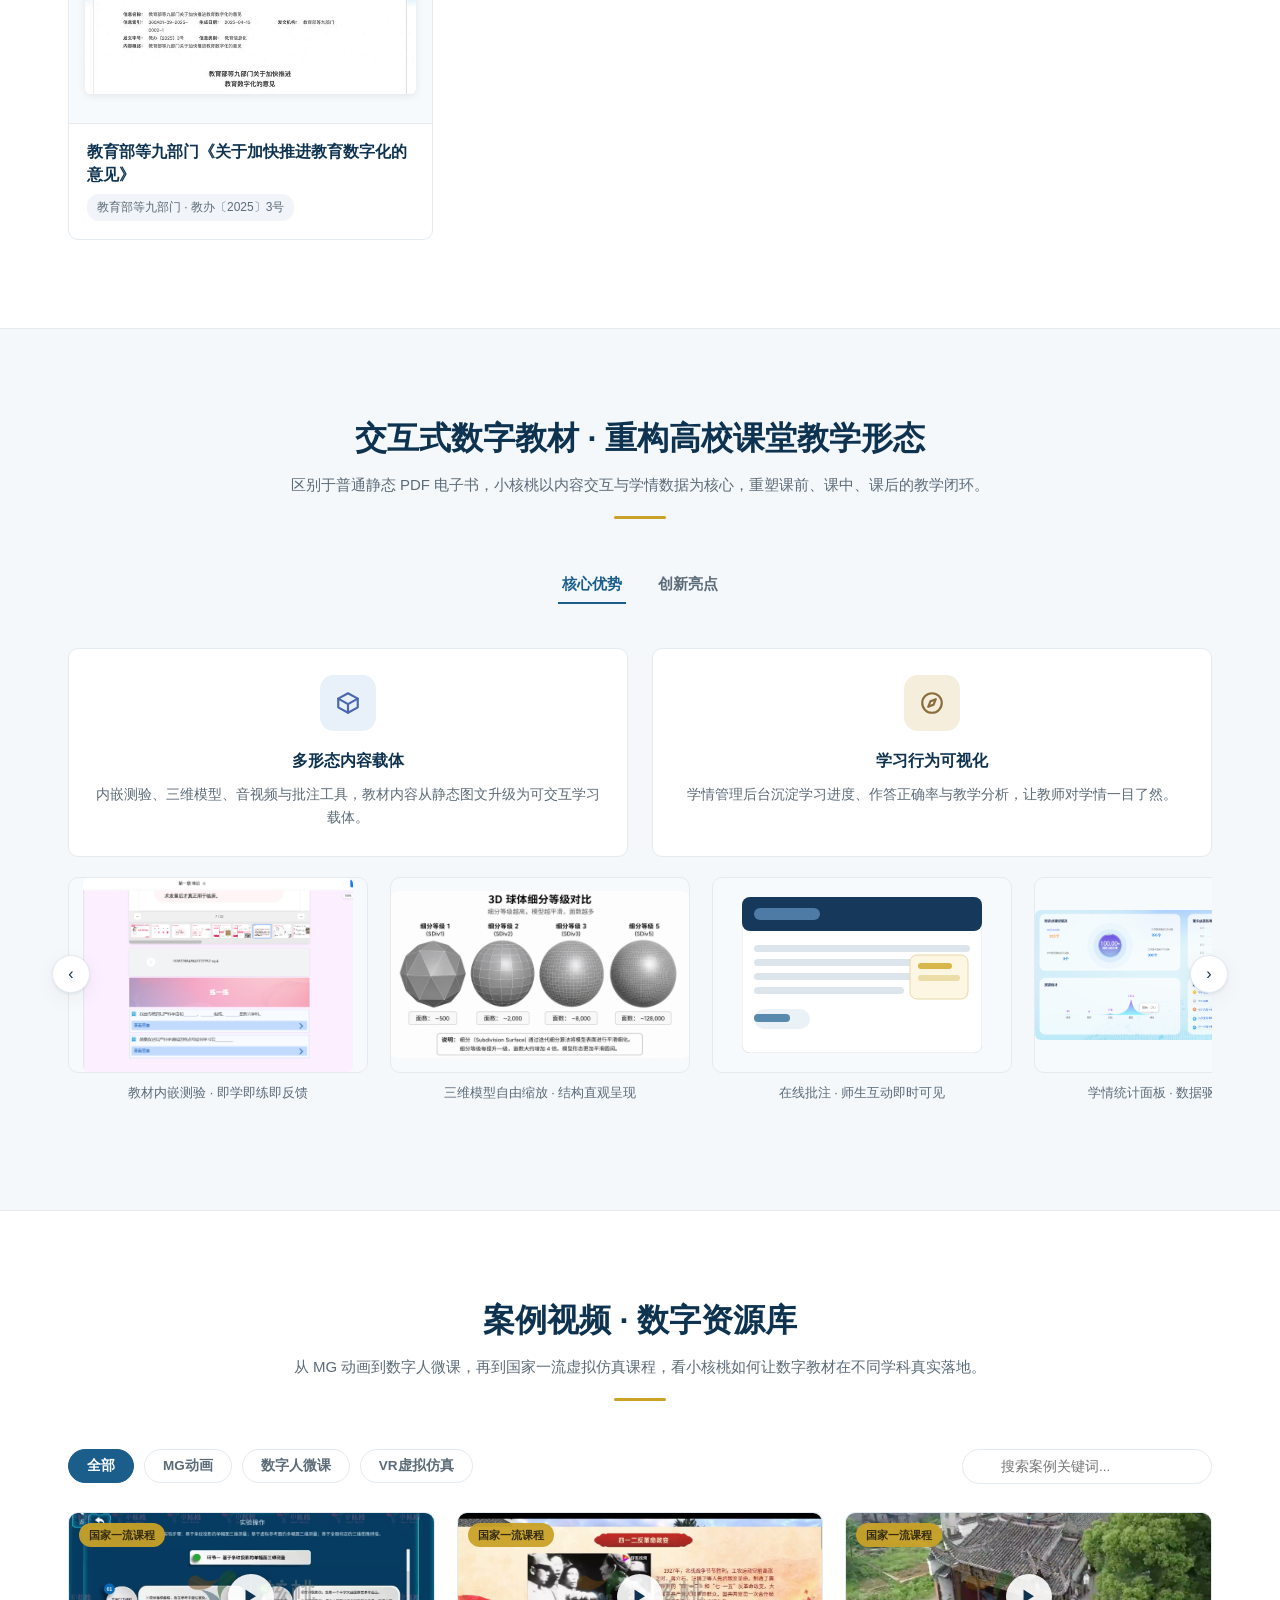
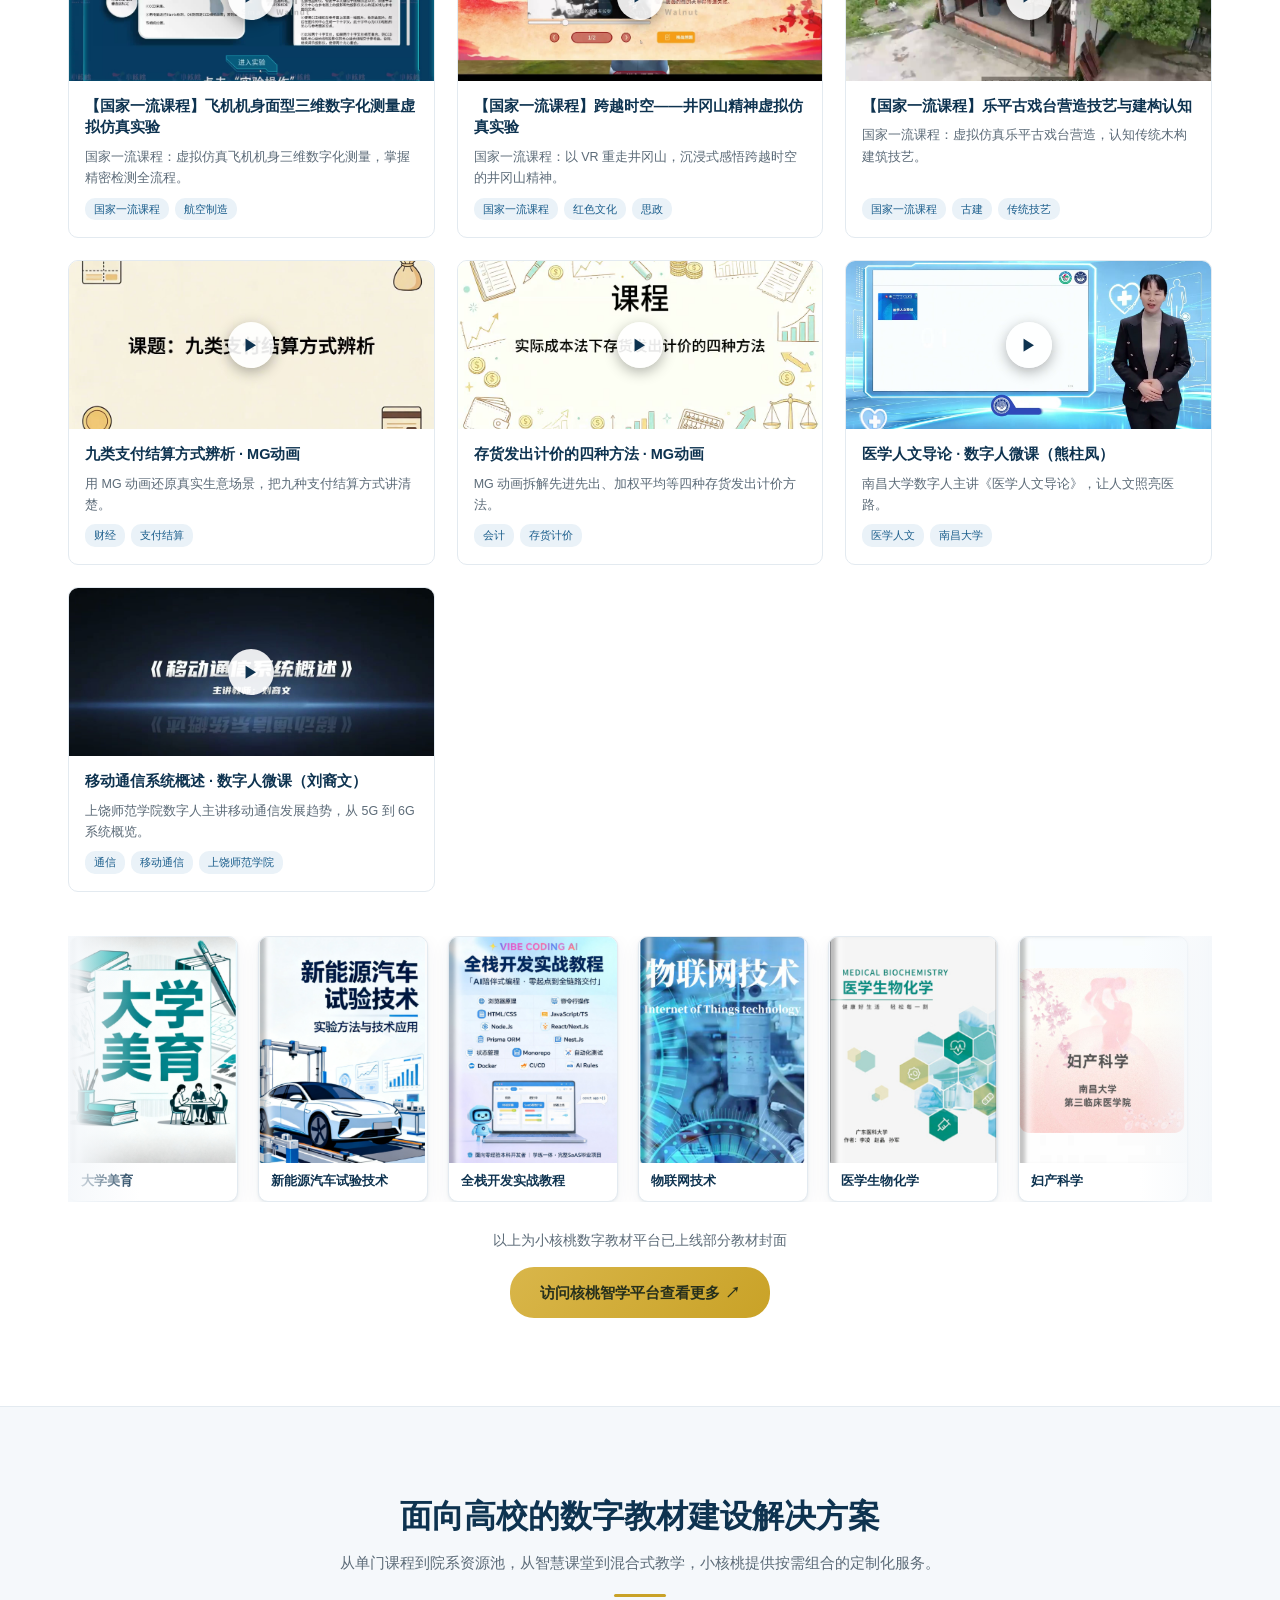
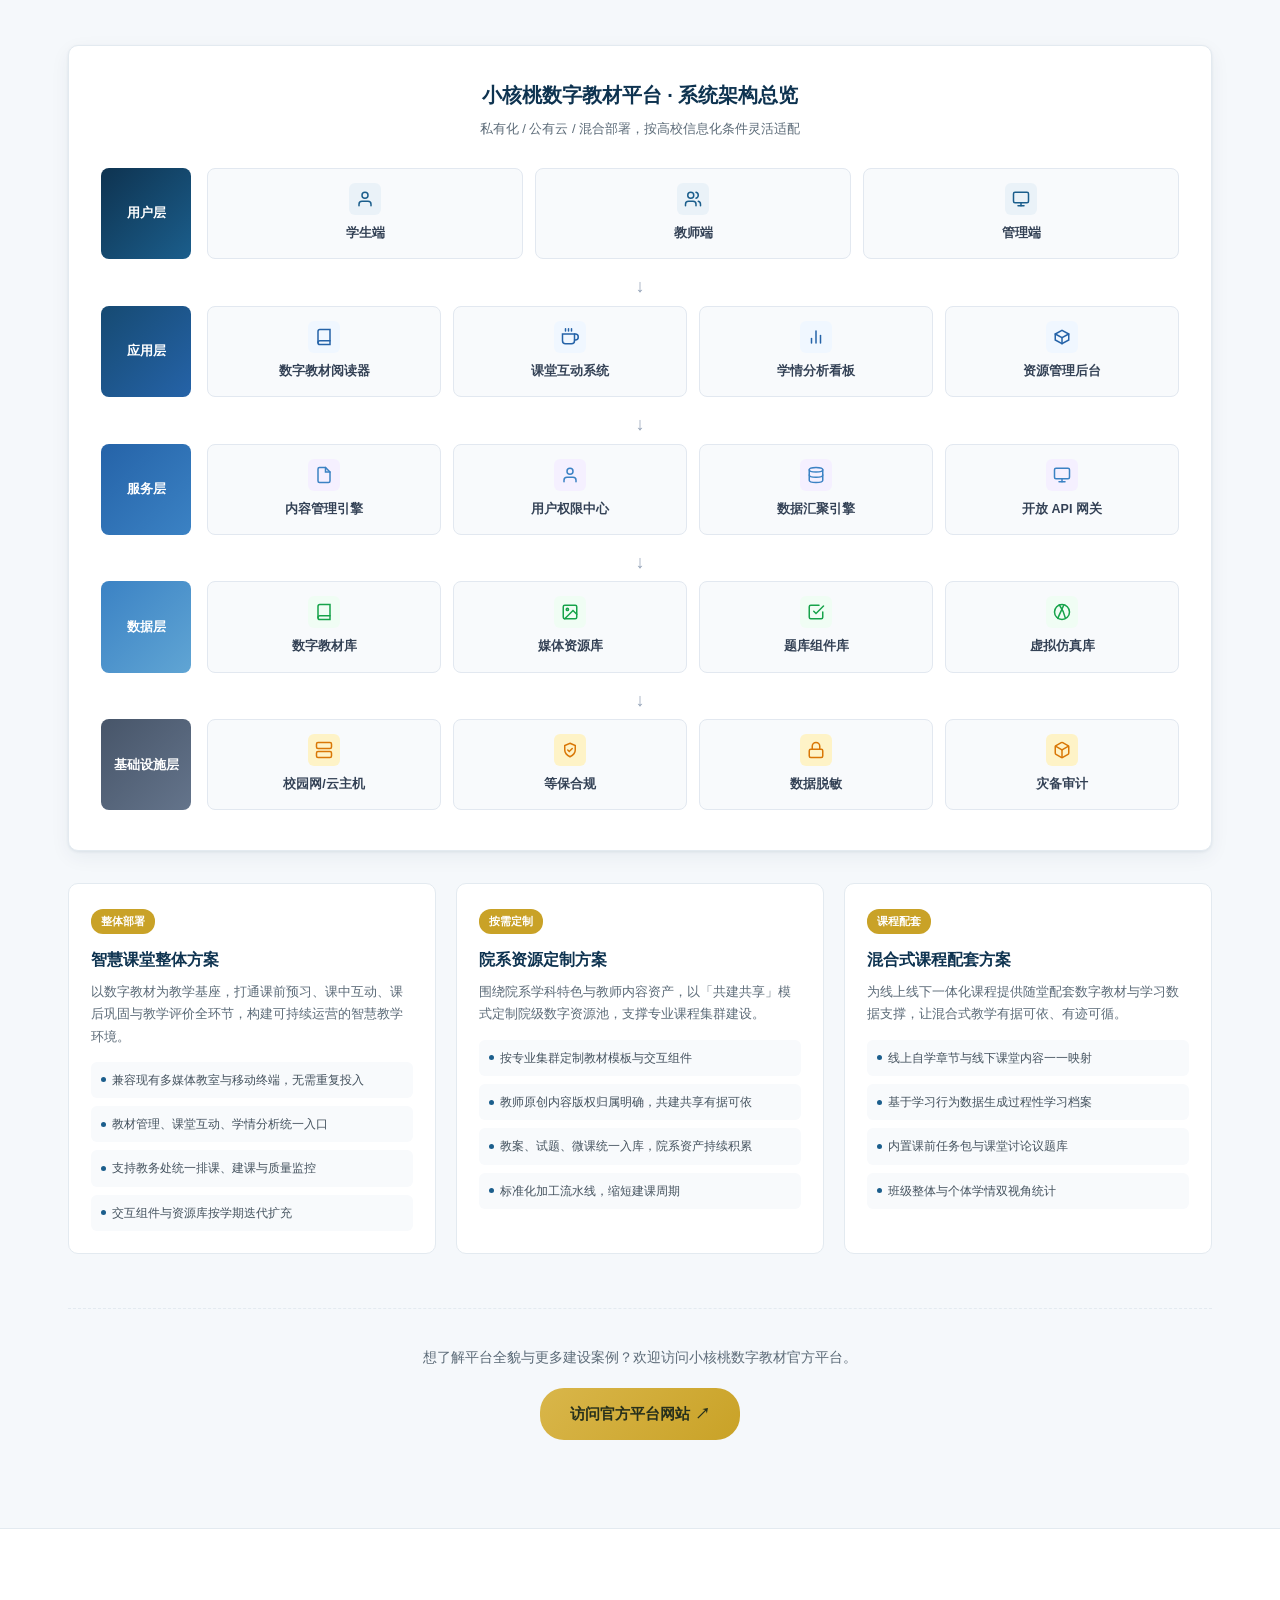
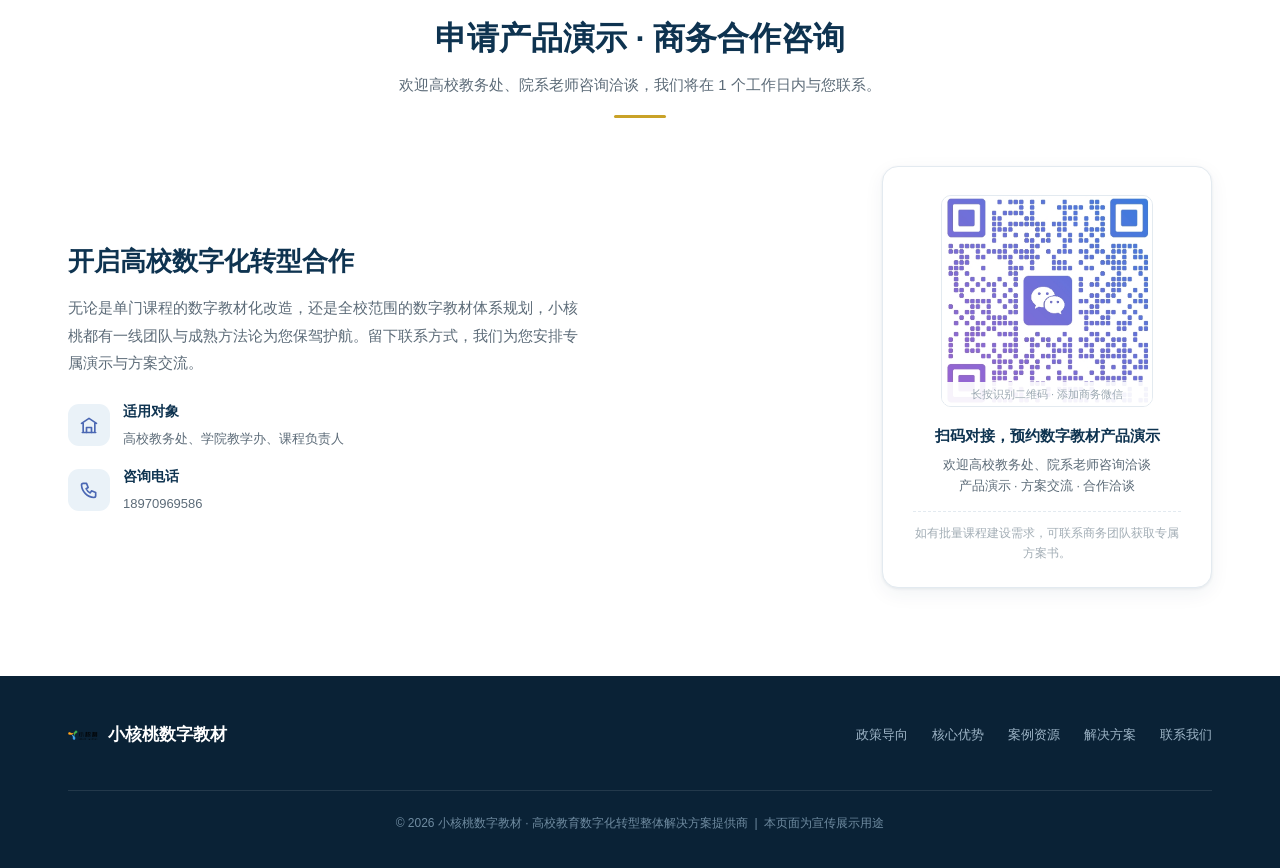
==== commit 49fa1f9b: "fix(promo): 修复 JS 语法错误导致白屏；补全 revealFade 并缩短 CSS 后备动画" ====
--- a/promo/index.html
+++ b/promo/index.html
@@ -56,9 +56,8 @@
 .nav.scrolled{box-shadow:0 2px 14px rgba(14,51,80,.08)}
 .nav-inner{height:64px;display:flex;align-items:center;justify-content:space-between}
 .brand{display:flex;align-items:center;gap:10px;font-size:19px;font-weight:700;color:var(--navy)}
-.brand .logo-dot{
-  width:34px;height:34px;border-radius:9px;background:linear-gradient(135deg,var(--navy),var(--blue));
-  display:flex;align-items:center;justify-content:center;color:#fff;font-size:17px;flex:none;
+.brand .logo-img{
+  width:34px;height:34px;object-fit:contain;flex:none;border-radius:0;
 }
 .nav-links{display:flex;align-items:center;gap:28px}
 .nav-links a{font-size:14px;color:var(--ink);position:relative;padding:4px 0;transition:color .2s}
@@ -90,8 +89,6 @@
   background:radial-gradient(circle,rgba(201,162,39,.22),transparent 65%);
 }
 .hero-inner{position:relative;z-index:2;display:grid;grid-template-columns:1.05fr .95fr;gap:56px;align-items:center}
-.hero-kicker{display:inline-flex;align-items:center;gap:8px;font-size:13px;letter-spacing:1px;color:#ffd97a;
-  background:rgba(201,162,39,.14);border:1px solid rgba(201,162,39,.45);border-radius:20px;padding:5px 16px;margin-bottom:22px}
 .hero h1{font-size:52px;font-weight:800;letter-spacing:2px;line-height:1.25;margin-bottom:18px}
 .hero h1 .accent{color:#ffd97a}
 .hero-sub{font-size:22px;font-weight:600;color:#eaf3fa;margin-bottom:16px}
@@ -105,12 +102,15 @@
 .btn-primary:hover{transform:translateY(-2px);box-shadow:0 8px 22px rgba(201,162,39,.45)}
 .btn-ghost{border:1px solid rgba(255,255,255,.55);color:#fff}
 .btn-ghost:hover{background:rgba(255,255,255,.1);transform:translateY(-2px)}
-.hero-metrics{display:flex;gap:0;margin-top:42px;border-top:1px solid rgba(255,255,255,.14);padding-top:22px}
-.metric{flex:1;text-align:left;padding-right:22px}
-.metric+.metric{border-left:1px solid rgba(255,255,255,.14);padding-left:22px}
-.metric strong{display:block;font-size:26px;font-weight:800;color:#fff}
-.metric strong em{font-style:normal;color:#ffd97a}
-.metric span{font-size:13px;color:#9fb6c8}
+.hero-metrics{display:flex;gap:0;margin-top:46px;overflow:hidden;border-radius:12px;background:linear-gradient(135deg,#0c2942,#164a72);box-shadow:0 8px 32px rgba(14,51,80,.35);backdrop-filter:blur(8px)}
+.metric{flex:1;text-align:center;padding:28px 16px;position:relative;cursor:default;transition:background .25s}
+.metric::after{content:"";position:absolute;right:0;top:15%;bottom:15%;width:1px;background:rgba(255,255,255,.12)}
+.metric:last-child::after{display:none}
+.metric:hover{background:rgba(255,255,255,.045)}
+.metric strong{display:block;font-size:24px;font-weight:700;color:#fff;letter-spacing:1.5px;line-height:1.4}
+.metric strong .accent{color:#ffd97a;font-weight:800}
+.metric strong em{font-style:normal;color:#ffd97a;font-weight:800}
+.metric strong span{position:relative;z-index:1}
 .hero-visual{position:relative}
 .device-frame{
   background:#fff;border-radius:14px;box-shadow:0 24px 70px rgba(0,0,0,.4);overflow:hidden;
@@ -126,41 +126,24 @@
 .mock-book-bar{height:46px;background:linear-gradient(135deg,var(--navy),var(--blue));display:flex;align-items:center;padding:0 16px;gap:8px}
 .mock-book-bar span{width:60px;height:7px;border-radius:4px;background:rgba(255,255,255,.35)}
 .mock-book-bar span:first-child{width:92px;background:rgba(255,255,255,.65)}
-.mock-book-body{display:grid;grid-template-columns:110px 1fr;min-height:250px}
-.mock-book-nav{border-right:1px solid var(--line);padding:14px 12px;display:flex;flex-direction:column;gap:10px}
-.mock-book-nav i{height:8px;border-radius:4px;background:#e2eaf1}
-.mock-book-nav i.on{background:var(--blue)}
-.mock-book-main{padding:16px}
-.mock-hero-row{display:flex;gap:12px;margin-bottom:12px}
-.mock-hero-row div{flex:1;height:64px;border-radius:6px;background:linear-gradient(135deg,#e3eef7,#f3f8fc);position:relative;overflow:hidden}
-.mock-hero-row div::after{content:"";position:absolute;left:8px;right:8px;top:26px;height:6px;border-radius:3px;background:#c9dbe9}
-.mock-line{height:8px;border-radius:4px;background:#e6edf3;margin-bottom:10px}
-.mock-line.w60{width:60%}.mock-line.w40{width:40%}
-.mock-quiz{display:flex;align-items:center;gap:8px;margin-top:12px}
-.mock-quiz .q{width:20px;height:20px;border-radius:5px;background:var(--gold);flex:none}
-.mock-quiz div{height:8px;border-radius:4px;background:#e2eaf1;flex:1}
+.mock-book-shot{min-height:300px;display:flex;align-items:center;justify-content:center;background:#f4f8fb}
+.mock-book-shot img{max-width:100%;max-height:100%;object-fit:contain;display:block}
 .hero-badge{
   position:absolute;right:-6px;bottom:26px;background:#fff;border-radius:10px;box-shadow:var(--shadow-lg);
   padding:12px 16px;display:flex;align-items:center;gap:10px;font-size:13px;color:var(--ink);
 }
-.hero-badge .ico{width:34px;height:34px;border-radius:8px;background:var(--blue-soft);display:flex;align-items:center;justify-content:center;font-size:17px}
+.hero-badge .ico{width:34px;height:34px;border-radius:8px;background:var(--blue-soft);display:flex;align-items:center;justify-content:center;padding:8px}
 .hero-badge b{display:block;font-size:13px;color:var(--navy)}
 .hero-badge span{font-size:12px;color:var(--gray)}
 
-/* ============ 滚动淡入 ============ */
-.fade{opacity:0;transform:translateY(26px);transition:opacity .6s ease,transform .6s ease}
-.fade.in{opacity:1;transform:none}
+/* ============ 滚动淡入（带0.6秒CSS自动后备，防微信白屏） ============ */
+.fade{opacity:0;transform:translateY(26px);transition:opacity .6s ease,transform .6s ease;animation:autoFadeIn .01s linear .6s forwards}
+@keyframes autoFadeIn{to{opacity:1;transform:none}}
+.fade.in{opacity:1;transform:none;animation:none}
 
 /* ============ 板块1：政策导向 ============ */
 .section{padding:88px 0}
 .section-gray{background:var(--bg-gray);border-top:1px solid var(--line);border-bottom:1px solid var(--line)}
-.policy-tabs{display:flex;justify-content:center;gap:14px;margin-bottom:40px;flex-wrap:wrap}
-.policy-tab{
-  font-size:14px;font-weight:600;color:var(--gray);border:1px solid var(--line);
-  background:#fff;border-radius:24px;padding:9px 22px;transition:all .2s;
-}
-.policy-tab:hover{border-color:var(--blue);color:var(--blue)}
-.policy-tab.active{background:var(--navy);color:#fff;border-color:var(--navy)}
 .policy-grid{display:grid;grid-template-columns:repeat(3,1fr);gap:24px}
 .policy-card{
   background:#fff;border:1px solid var(--line);border-radius:var(--radius);overflow:hidden;
@@ -274,6 +257,27 @@
 .dyn-ico svg{width:74px;height:74px}
 .dyn-item h4{font-size:15px;color:var(--navy);margin-bottom:8px}
 .dyn-item p{font-size:13px;color:var(--gray)}
+
+/* ============ 数字教材封面无限滚动 ============ */
+.book-marquee{margin-top:44px;position:relative;overflow:hidden}
+.book-marquee::before,.book-marquee::after{content:"";position:absolute;top:0;bottom:0;width:72px;z-index:2;pointer-events:none}
+.book-marquee::before{left:0;background:linear-gradient(90deg,var(--bg-gray),transparent)}
+.book-marquee::after{right:0;background:linear-gradient(270deg,var(--bg-gray),transparent)}
+.book-track{display:flex;gap:20px;animation:bookScroll 28s linear infinite;width:max-content}
+.book-marquee:hover .book-track{animation-play-state:paused}
+.book-card{flex:none;width:170px;background:#fff;border:1px solid var(--line);border-radius:var(--radius);overflow:hidden;box-shadow:var(--shadow);transition:transform .22s,box-shadow .22s}
+.book-card:hover{transform:translateY(-6px);box-shadow:var(--shadow-lg)}
+.book-card img{width:100%;height:226px;object-fit:cover;display:block}
+.book-card .book-info{padding:10px 12px}
+.book-card .book-info h5{font-size:12.5px;color:var(--navy);font-weight:700;line-height:1.4}
+@keyframes bookScroll{0%{transform:translateX(0)}100%{transform:translateX(-50%)}}
+.book-platform-row{margin-top:28px;text-align:center}
+.book-platform-row p{font-size:13.5px;color:var(--gray);margin-bottom:14px}
+
+@media (max-width:760px){
+  .book-card{width:140px}
+  .book-card img{height:186px}
+}
 .pulse-ring{animation:pulseRing 2.4s ease-out infinite;transform-origin:center}
 @keyframes pulseRing{0%{transform:scale(.6);opacity:.75}70%{transform:scale(1.08);opacity:0}100%{transform:scale(1.08);opacity:0}}
 .pulse-dot{animation:pulseDot 2.4s ease-in-out infinite}
@@ -294,7 +298,7 @@
   outline:none;transition:border-color .2s,box-shadow .2s;background:#fff;
 }
 .res-search input:focus{border-color:var(--blue);box-shadow:0 0 0 3px rgba(27,94,140,.12)}
-.res-search::before{content:"🔍";position:absolute;left:13px;top:50%;transform:translateY(-50%);font-size:13px;opacity:.55}
+.res-search::before{content:url("data:image/svg+xml,%3Csvg xmlns='http://www.w3.org/2000/svg' viewBox='0 0 24 24' fill='none' stroke='%238a97a1' stroke-width='2.5' stroke-linecap='round'%3E%3Ccircle cx='11' cy='11' r='7'/%3E%3Cline x1='21' y1='21' x2='16.5' y2='16.5'/%3E%3C/svg%3E");position:absolute;left:13px;top:50%;transform:translateY(-50%);font-size:13px;opacity:.55}
 .case-grid{display:grid;grid-template-columns:repeat(3,1fr);gap:22px}
 .case-card{
   background:#fff;border:1px solid var(--line);border-radius:var(--radius);overflow:hidden;cursor:pointer;
@@ -323,45 +327,82 @@
 }
 .res-more p{font-size:13.5px;color:var(--gray);margin-bottom:16px}
 
-/* ============ 板块4：解决方案 ============ */
-.sol-grid{display:grid;grid-template-columns:1.15fr .85fr;gap:34px;align-items:start}
-.sol-panel{background:#fff;border:1px solid var(--line);border-radius:var(--radius);padding:28px;box-shadow:var(--shadow)}
-.sol-panel h3{font-size:19px;color:var(--navy);margin-bottom:6px;display:flex;align-items:center;gap:10px}
-.sol-panel .sol-tag{font-size:12px;color:#fff;background:var(--gold);border-radius:12px;padding:2px 10px;flex:none}
-.sol-panel .sol-intro{font-size:13.5px;color:var(--gray);margin-bottom:22px}
-.sol-feats{display:grid;grid-template-columns:1fr 1fr;gap:12px;margin-bottom:24px}
-.sol-feat{background:#f6f9fc;border:1px solid var(--line);border-radius:8px;padding:12px 14px;font-size:13px;color:#33424e}
-.sol-feat b{color:var(--navy)}
-/* 流程节点 */
-.flow{position:relative;display:flex;justify-content:space-between;padding:10px 0 6px}
-.flow::before{content:"";position:absolute;left:26px;right:26px;top:30px;height:2px;background:#dfe8f0}
-.flow-node{position:relative;z-index:2;flex:1;display:flex;flex-direction:column;align-items:center;gap:8px;cursor:pointer}
-.flow-dot{
-  width:46px;height:46px;border-radius:50%;background:#fff;border:2px solid var(--blue);color:var(--blue);
-  display:flex;align-items:center;justify-content:center;font-weight:800;font-size:15px;transition:all .22s;
-}
-.flow-node:hover .flow-dot{background:var(--blue);color:#fff;transform:scale(1.1);box-shadow:0 6px 14px rgba(27,94,140,.35)}
-.flow-node span.f-label{font-size:13px;font-weight:600;color:var(--navy)}
-.flow-node span.f-sub{font-size:11.5px;color:var(--gray)}
-.flow-pop{
-  position:absolute;bottom:66px;left:50%;transform:translateX(-50%) translateY(6px);width:230px;background:#fff;
-  border:1px solid var(--line);border-radius:10px;box-shadow:var(--shadow-lg);padding:13px 15px;font-size:12.5px;color:#44525e;
-  opacity:0;pointer-events:none;transition:all .22s;z-index:20;text-align:left;line-height:1.65;
-}
-.flow-node:hover .flow-pop{opacity:1;transform:translateX(-50%) translateY(0)}
-.flow-pop b{color:var(--navy);display:block;margin-bottom:4px;font-size:13px}
-.flow-pop::after{content:"";position:absolute;left:50%;bottom:-6px;width:12px;height:12px;background:#fff;border-right:1px solid var(--line);border-bottom:1px solid var(--line);transform:translateX(-50%) rotate(45deg)}
-/* 架构简图 */
-.arch{background:#fff;border:1px solid var(--line);border-radius:var(--radius);padding:26px;box-shadow:var(--shadow)}
-.arch h3{font-size:17px;color:var(--navy);margin-bottom:4px;text-align:center}
-.arch .a-sub{font-size:12.5px;color:var(--gray);text-align:center;margin-bottom:20px}
-.arch-layer{border:1.5px solid #d8e2ea;border-radius:10px;padding:12px 14px;margin-bottom:12px;background:#fbfcfe}
-.arch-layer.red{border-color:#e8d9a8;background:#fcf8ec}
-.arch-layer h5{font-size:13px;color:var(--navy);font-weight:700;margin-bottom:8px;display:flex;align-items:center;gap:7px}
-.arch-tags{display:flex;gap:7px;flex-wrap:wrap}
-.arch-tags i{font-style:normal;font-size:11.5px;color:#44525e;background:#eef3f7;border:1px solid #e0e8ef;border-radius:14px;padding:3px 11px}
-.arch-layer.red .arch-tags i{background:#f7efd8;border-color:#ecdda8}
-.arch-arrow{text-align:center;color:var(--blue);font-size:16px;line-height:1;margin:-2px 0 2px}
+/* ============ 板块4：解决方案（架构图版） ============ */
+.arch-diagram{
+  background:#fff;border:1px solid var(--line);border-radius:var(--radius);
+  padding:32px;box-shadow:var(--shadow);margin-bottom:32px;
+}
+.arch-title{text-align:center;font-size:20px;font-weight:700;color:var(--navy);margin-bottom:6px}
+.arch-sub{text-align:center;font-size:13px;color:var(--gray);margin-bottom:28px}
+.arch-tier{display:flex;align-items:stretch;gap:16px;margin-bottom:8px}
+.arch-tier-label{
+  width:90px;flex:none;display:flex;align-items:center;justify-content:center;
+  font-size:13px;font-weight:700;color:#fff;border-radius:8px;padding:12px 8px;
+  text-align:center;line-height:1.4;
+}
+.arch-tier-items{flex:1;display:flex;gap:12px;flex-wrap:wrap}
+.arch-item{
+  flex:1;min-width:140px;background:#f8fafc;border:1.5px solid #e2e8f0;border-radius:8px;
+  padding:14px 12px;text-align:center;font-size:12.5px;color:#334155;font-weight:600;
+  transition:all .2s;cursor:default;position:relative;
+}
+.arch-item:hover{
+  transform:translateY(-3px);box-shadow:0 6px 20px rgba(0,0,0,.08);
+  border-color:var(--blue);background:#fff;
+}
+.arch-item .arch-icon{
+  width:32px;height:32px;margin:0 auto 8px;border-radius:6px;
+  display:flex;align-items:center;justify-content:center;
+}
+.arch-arrow{
+  text-align:center;padding:4px 0;color:#94a3b8;font-size:18px;
+}
+.arch-tier.access .arch-tier-label{background:linear-gradient(135deg,#0e3350,#1b5e8c)}
+.arch-tier.access .arch-icon{background:#eaf2f8;color:var(--blue)}
+.arch-tier.app .arch-tier-label{background:linear-gradient(135deg,#164a72,#2563a8)}
+.arch-tier.app .arch-icon{background:#f0f7ff;color:#2563a8}
+.arch-tier.service .arch-tier-label{background:linear-gradient(135deg,#2563a8,#3b82c4)}
+.arch-tier.service .arch-icon{background:#f5f0ff;color:#3b82c4}
+.arch-tier.data .arch-tier-label{background:linear-gradient(135deg,#3b82c4,#60a5d4)}
+.arch-tier.data .arch-icon{background:#f0fdf4;color:#16a34a}
+.arch-tier.infra .arch-tier-label{background:linear-gradient(135deg,#475569,#64748b)}
+.arch-tier.infra .arch-icon{background:#fef3c7;color:#d97706}
+
+/* 架构图悬停详情 */
+.arch-detail{
+  position:absolute;bottom:calc(100% + 8px);left:50%;transform:translateX(-50%) translateY(4px);
+  width:220px;background:#1e293b;color:#e2e8f0;border-radius:10px;padding:14px;
+  font-size:12px;font-weight:400;line-height:1.7;opacity:0;pointer-events:none;
+  transition:all .22s;box-shadow:0 8px 30px rgba(0,0,0,.25);z-index:10;
+}
+.arch-item:hover .arch-detail{opacity:1;transform:translateX(-50%) translateY(0)}
+.arch-detail::after{
+  content:"";position:absolute;left:50%;bottom:-6px;transform:translateX(-50%) rotate(45deg);
+  width:12px;height:12px;background:#1e293b;
+}
+
+/* 解决方案类型卡片 */
+.sol-types{display:grid;grid-template-columns:repeat(3,1fr);gap:20px;margin-top:28px}
+.sol-type-card{
+  background:#fff;border:1px solid var(--line);border-radius:var(--radius);padding:22px;
+  transition:transform .22s,box-shadow .22s;
+}
+.sol-type-card:hover{transform:translateY(-3px);box-shadow:var(--shadow-lg)}
+.sol-type-tag{
+  display:inline-block;font-size:11px;font-weight:700;color:#fff;background:var(--gold);
+  border-radius:12px;padding:3px 10px;margin-bottom:12px;
+}
+.sol-type-card h4{font-size:16px;color:var(--navy);margin-bottom:8px}
+.sol-type-card p{font-size:13px;color:var(--gray);line-height:1.7}
+.sol-type-feats{margin-top:14px;display:flex;flex-direction:column;gap:8px}
+.sol-type-feat{
+  font-size:12px;color:#44525e;background:#f8fafc;border-radius:6px;padding:8px 10px;
+  display:flex;align-items:center;gap:6px;
+}
+.sol-type-feat::before{
+  content:"";width:5px;height:5px;border-radius:50%;background:var(--blue);flex:none;
+}
+
 /* 外部链接按钮 */
 .ext-link-row{margin-top:54px;text-align:center;padding-top:38px;border-top:1px dashed var(--line)}
 .ext-link-row p{font-size:13.5px;color:var(--gray);margin-bottom:18px}
@@ -391,7 +432,7 @@
 .footer{background:#0a2236;color:#9db4c6;padding:44px 0 34px}
 .footer-inner{display:flex;justify-content:space-between;align-items:center;flex-wrap:wrap;gap:18px}
 .footer .brand{color:#fff;font-size:17px}
-.footer .brand .logo-dot{background:linear-gradient(135deg,#d9b64a,#c9a227);color:#332c12}
+.footer .brand .logo-img{width:30px;height:30px;object-fit:contain;flex:none;filter:brightness(1.2)}
 .footer-links{display:flex;gap:24px;font-size:13px}
 .footer-links a:hover{color:#fff}
 .footer-copy{width:100%;text-align:center;font-size:12px;color:#6f8ba0;border-top:1px solid rgba(255,255,255,.1);padding-top:22px;margin-top:22px}
@@ -402,7 +443,7 @@
   .hero-inner{grid-template-columns:1fr;gap:44px}
   .hero h1{font-size:40px}
   .hero-visual{max-width:520px}
-  .sol-grid{grid-template-columns:1fr}
+  .sol-types{grid-template-columns:1fr}
   .contact-wrap{grid-template-columns:1fr;gap:36px}
   .qr-box{justify-self:start}
 }
@@ -414,16 +455,24 @@
   .hero{padding:100px 0 64px}
   .hero h1{font-size:32px}
   .hero-sub{font-size:17px}
-  .hero-metrics{flex-direction:column;gap:14px}
+  .hero-metrics{margin-top:36px;border-radius:10px}
+  .metric{padding:22px 12px}
+  .metric strong{font-size:20px;letter-spacing:1px}
+  .metric::after{top:10%;bottom:10%}
   .metric+.metric{border-left:none;padding-left:0}
   .section{padding:60px 0}
   .section-title{font-size:25px}
   .policy-grid,.adv-cards,.case-grid,.dyn-row{grid-template-columns:1fr}
   .modal-body{grid-template-columns:1fr;gap:18px;padding:16px}
-  .sol-feats{grid-template-columns:1fr}
   .slide-card{width:250px}
   .res-search input{width:100%}
   .res-toolbar{flex-direction:column;align-items:stretch}
+  .arch-tier{flex-direction:column;gap:8px}
+  .arch-tier-label{width:100%;padding:10px}
+  .arch-tier-items{gap:8px}
+  .arch-item{min-width:calc(50% - 4px)}
+  .sol-types{grid-template-columns:1fr}
+  .arch-detail{width:180px}
 }
 </style>
 </head>
@@ -432,14 +481,13 @@
 <!-- ============ 顶部导航 ============ -->
 <nav class="nav" id="nav">
   <div class="container nav-inner">
-    <a class="brand" href="#top"><span class="logo-dot">核</span><span>小核桃数字教材</span></a>
+    <a class="brand" href="#top"><img class="logo-img" src="screenshots/logo.png" alt="小核桃数字教材"><span>小核桃数字教材</span></a>
     <div class="nav-links" id="navLinks">
       <a href="#policy">政策导向</a>
       <a href="#advantage">核心优势</a>
       <a href="#cases">案例资源</a>
       <a href="#solution">解决方案</a>
       <a href="#contact">联系我们</a>
-      <a class="nav-cta" href="javascript:void(0)" onclick="location.href='#contact'">预约演示</a>
     </div>
     <button class="nav-burger" id="navBurger" aria-label="菜单"><span></span><span></span><span></span></button>
   </div>
@@ -449,17 +497,16 @@
 <section class="hero" id="top">
   <div class="container hero-inner">
     <div class="hero-content">
-      <span class="hero-kicker">● 教育数字化 · 数字教材整体解决方案</span>
       <h1>小核桃<span class="accent">数字教材</span></h1>
       <p class="hero-sub">交互式数字教材，助力高校教育数字化转型</p>
       <p class="hero-desc">面向高校教务处与一线教师，提供课程建设、资源管理、学情分析与教学应用一体化服务，让教材从静态纸面走向动态交互。</p>
       <div class="hero-actions">
-        <a class="btn btn-primary" href="javascript:void(0)" onclick="location.href='#contact'">预约产品演示</a>
         <a class="btn btn-ghost" href="#cases">查看案例资源</a>
       </div>
-      <div class="hero-metrics">
-        <div class="metric"><strong>教 · 学 · 评 · 管</strong><span>贯穿教学全流程</span></div>
-        <div class="metric"><strong>数据<span class="accent">·</span>驱动</strong><span>学情统计精准反馈</span></div>
+      <div class="hero-metrics fade">
+        <div class="metric"><strong data-split="教 学 评 管"><span>教 · 学 · 评 · 管</span></strong></div>
+        <div class="metric"><strong data-split="数据驱动"><span>数据<span class="accent">·</span><em class="accent">驱动</em></span></strong></div>
+        <div class="metric"><strong data-split="多端同步"><span>多端<span class="accent">·</span><em class="accent">同步</em></span></strong></div>
       </div>
     </div>
     <div class="hero-visual">
@@ -468,22 +515,14 @@
         <div class="device-screen">
           <div class="mock-book">
             <div class="mock-book-bar"><span></span><span></span><span></span></div>
-            <div class="mock-book-body">
-              <div class="mock-book-nav"><i class="on"></i><i></i><i></i><i></i><i></i><i></i></div>
-              <div class="mock-book-main">
-                <div class="mock-hero-row"><div></div><div></div></div>
-                <div class="mock-line w60"></div>
-                <div class="mock-line"></div>
-                <div class="mock-line w40"></div>
-                <div class="mock-quiz"><span class="q"></span><div></div></div>
-                <div class="mock-quiz"><span class="q" style="background:var(--blue)"></span><div></div></div>
-              </div>
+            <div class="mock-book-shot">
+              <img src="screenshots/data-stats.png" alt="学情统计面板界面示意">
             </div>
           </div>
         </div>
       </div>
       <div class="hero-badge">
-        <span class="ico">📊</span>
+        <svg class="ico" viewBox="0 0 24 24" aria-hidden="true" fill="none" stroke="#4a67b3" stroke-width="2.2" stroke-linecap="round" stroke-linejoin="round"><path d="M4 20h16M6 16V9m6 7V5m6 11v-4"/></svg>
         <div><b>学情实时反馈</b><span>交互数据可视化分析</span></div>
       </div>
     </div>
@@ -494,13 +533,11 @@
 <section class="section" id="policy">
   <div class="container">
     <div class="section-head fade">
-      <span class="section-kicker">POLICY ORIENTATION</span>
       <h2 class="section-title">响应教育数字化战略，赋能高等教育教学改革</h2>
       <p class="section-sub">紧跟国家教育数字化战略行动，以政策为纲、以标准为尺，为高校数字教材建设提供合规可靠的实践路径。</p>
       <div class="divider"></div>
     </div>
-    <div class="policy-tabs fade" id="policyTabs"></div>
-    <div class="policy-grid fade" id="policyGrid"></div>
+    <div class="policy-grid fade" id="policyGrid" style="margin-top:28px"></div>
   </div>
 </section>
 
@@ -508,7 +545,6 @@
 <section class="section section-gray" id="advantage">
   <div class="container">
     <div class="section-head fade">
-      <span class="section-kicker">PRODUCT VALUE</span>
       <h2 class="section-title">交互式数字教材 · 重构高校课堂教学形态</h2>
       <p class="section-sub">区别于普通静态 PDF 电子书，小核桃以内容交互与学情数据为核心，重塑课前、课中、课后的教学闭环。</p>
       <div class="divider"></div>
@@ -523,12 +559,12 @@
     <div class="tab-panel active" id="tabAdv">
       <div class="adv-cards fade">
         <div class="adv-card">
-          <div class="adv-ico b1">📦</div>
+          <div class="adv-ico b1"><svg viewBox="0 0 24 24" width="26" height="26" fill="none" stroke="#4a67b3" stroke-width="2" stroke-linecap="round" stroke-linejoin="round"><path d="M21 8l-9-5-9 5v8l9 5 9-5V8z"/><path d="M3 8l9 5 9-5"/><path d="M12 13v8"/></svg></div>
           <h3>多形态内容载体</h3>
           <p>内嵌测验、三维模型、音视频与批注工具，教材内容从静态图文升级为可交互学习载体。</p>
         </div>
         <div class="adv-card">
-          <div class="adv-ico b2">🧭</div>
+          <div class="adv-ico b2"><svg viewBox="0 0 24 24" width="26" height="26" fill="none" stroke="#8a6d3b" stroke-width="2" stroke-linecap="round" stroke-linejoin="round"><circle cx="12" cy="12" r="9"/><path d="M15.5 8.5l-2 5-5 2 2-5 5-2z"/></svg></div>
           <h3>学习行为可视化</h3>
           <p>学情管理后台沉淀学习进度、作答正确率与教学分析，让教师对学情一目了然。</p>
         </div>
@@ -536,19 +572,19 @@
 
       <!-- 截图横向滑动 -->
       <div class="slide-wrap fade">
-        <button class="slide-arrow prev" id="slidePrev" aria-label="上一组">‹</button>
+        <button class="slide-arrow prev" id="slidePrev" aria-label="上一组">&#8249;</button>
         <div class="slide-track" id="slideTrack">
           <figure class="slide-card">
             <div class="snap" data-zoom="互动题库功能">
               <img src="screenshots/quiz-tool.png" alt="互动题库功能截图" style="max-width:100%;max-height:100%;object-fit:contain;border-radius:6px">
             </div>
-            <figcaption>教材内嵌测验 · 即学即练即反馈</figcaption>
+            <figcaption>教材内嵌测验 &#183; 即学即练即反馈</figcaption>
           </figure>
           <figure class="slide-card">
             <div class="snap" data-zoom="三维模型展示">
               <img src="screenshots/3d-model.png" alt="三维模型展示截图" style="max-width:100%;max-height:100%;object-fit:contain;border-radius:6px">
             </div>
-            <figcaption>三维模型自由缩放 · 结构直观呈现</figcaption>
+            <figcaption>三维模型自由缩放 &#183; 结构直观呈现</figcaption>
           </figure>
           <figure class="slide-card">
             <div class="snap" data-zoom="在线批注示意">
@@ -567,22 +603,22 @@
                 <rect x="12" y="117" width="36" height="8" rx="4" fill="#1b5e8c" opacity=".7"/>
               </svg>
             </div>
-            <figcaption>在线批注 · 师生互动即时可见</figcaption>
+            <figcaption>在线批注 &#183; 师生互动即时可见</figcaption>
           </figure>
           <figure class="slide-card">
             <div class="snap" data-zoom="学情统计面板">
               <img src="screenshots/data-stats.png" alt="学情统计面板截图" style="max-width:100%;max-height:100%;object-fit:contain;border-radius:6px">
             </div>
-            <figcaption>学情统计面板 · 数据驱动教学决策</figcaption>
+            <figcaption>学情统计面板 &#183; 数据驱动教学决策</figcaption>
           </figure>
           <figure class="slide-card">
             <div class="snap" data-zoom="在线标注与笔记功能">
               <img src="screenshots/annotation-tool.png" alt="在线标注与笔记功能截图" style="max-width:100%;max-height:100%;object-fit:contain;border-radius:6px">
             </div>
-            <figcaption>在线标注与笔记 · 边学边记即时同步</figcaption>
+            <figcaption>在线标注与笔记 &#183; 边学边记即时同步</figcaption>
           </figure>
         </div>
-        <button class="slide-arrow next" id="slideNext" aria-label="下一组">›</button>
+        <button class="slide-arrow next" id="slideNext" aria-label="下一组">&#8250;</button>
       </div>
     </div>
 
@@ -670,190 +706,215 @@
 <section class="section" id="cases">
   <div class="container">
     <div class="section-head fade">
-      <span class="section-kicker">CASE LIBRARY</span>
-      <h2 class="section-title">案例视频 · 数字资源库</h2>
+      <h2 class="section-title">案例视频 &#183; 数字资源库</h2>
       <p class="section-sub">从 MG 动画到数字人微课，再到国家一流虚拟仿真课程，看小核桃如何让数字教材在不同学科真实落地。</p>
       <div class="divider"></div>
     </div>
     <div class="res-toolbar fade">
       <div class="res-filters" id="resFilters"></div>
-      <div class="res-search"><input id="resSearch" type="search" placeholder="搜索案例关键词…" aria-label="搜索案例"></div>
+      <div class="res-search"><input id="resSearch" type="search" placeholder="搜索案例关键词..." aria-label="搜索案例"></div>
     </div>
     <div class="case-grid fade" id="caseGrid"></div>
     <div class="res-empty" id="resEmpty">未找到匹配的案例，试试更换关键词或分类。</div>
-    <div class="res-more fade">
-      <p>想探索更多虚拟仿真、数字人微课与 MG 动画资源？</p>
-      <a class="btn btn-primary" id="virtualLink" href="javascript:void(0)" onclick="openVirtual()">进入虚仿资源官方平台 ↗</a>
+    <div class="book-marquee fade">
+      <div class="book-track" id="bookTrack"></div>
+    </div>
+    <div class="book-platform-row fade">
+      <p>以上为小核桃数字教材平台已上线部分教材封面</p>
+      <a class="btn btn-primary" href="javascript:void(0)" onclick="window.open('https://hetaozhixue.com/', '_blank', 'noopener')">访问核桃智学平台查看更多 &#8599;</a>
     </div>
   </div>
 </section>
 
-<!-- ============ 板块4：行业解决方案 ============ -->
+<!-- ============ 板块4：行业解决方案（架构图版） ============ -->
 <section class="section section-gray" id="solution">
   <div class="container">
     <div class="section-head fade">
-      <span class="section-kicker">SOLUTIONS</span>
       <h2 class="section-title">面向高校的数字教材建设解决方案</h2>
       <p class="section-sub">从单门课程到院系资源池，从智慧课堂到混合式教学，小核桃提供按需组合的定制化服务。</p>
       <div class="divider"></div>
     </div>
 
-    <div class="sec-tabs fade" id="solTabs">
-      <button class="sec-tab active" data-tab="solSmart">智慧课堂整体方案</button>
-      <button class="sec-tab" data-tab="solDept">院系资源定制方案</button>
-      <button class="sec-tab" data-tab="solBlend">混合式课程配套方案</button>
-    </div>
-
-    <div class="sol-grid">
-      <div>
-        <!-- 方案一 -->
-        <div class="tab-panel active" id="solSmart">
-          <div class="sol-panel fade">
-            <h3>智慧课堂整体方案 <span class="sol-tag">整体部署</span></h3>
-            <p class="sol-intro">以数字教材为教学基座，打通课前预习、课中互动、课后巩固与教学评价全环节，构建可持续运营的智慧教学环境。</p>
-            <div class="sol-feats">
-              <div class="sol-feat"><b>硬件利旧：</b>兼容现有多媒体教室与移动终端，无需重复投入。</div>
-              <div class="sol-feat"><b>一体化平台：</b>教材管理、课堂互动、学情分析统一入口。</div>
-              <div class="sol-feat"><b>全校协同：</b>支持教务处统一排课、建课与质量监控。</div>
-              <div class="sol-feat"><b>持续升级：</b>交互组件与资源库按学期迭代扩充。</div>
-            </div>
-            <div class="flow">
-              <div class="flow-node">
-                <div class="flow-dot">1</div>
-                <span class="f-label">需求调研</span>
-                <span class="f-sub">课程摸底</span>
-                <div class="flow-pop"><b>需求调研</b>调研教务处与院系教学现状，梳理课程清单、教材形态与数字化基础，形成建设方案建议书。</div>
-              </div>
-              <div class="flow-node">
-                <div class="flow-dot">2</div>
-                <span class="f-label">教材建设</span>
-                <span class="f-sub">内容生产</span>
-                <div class="flow-pop"><b>教材建设</b>基于原版教材完成数字化加工，配置测验、模型、批注等交互组件，经三审三校后上线。</div>
-              </div>
-              <div class="flow-node">
-                <div class="flow-dot">3</div>
-                <span class="f-label">试点授课</span>
-                <span class="f-sub">小班试讲</span>
-                <div class="flow-pop"><b>试点授课</b>选取试点班级开展实战教学，收集师生使用反馈，打磨课堂互动流程与学情报表口径。</div>
-              </div>
-              <div class="flow-node">
-                <div class="flow-dot">4</div>
-                <span class="f-label">全校推广</span>
-                <span class="f-sub">规模化落地</span>
-                <div class="flow-pop"><b>全校推广</b>面向全校多学院批量开课，配套教师培训、教学沙龙与运营支持，形成制度化应用。</div>
-              </div>
-            </div>
-          </div>
-        </div>
-        <!-- 方案二 -->
-        <div class="tab-panel" id="solDept">
-          <div class="sol-panel fade">
-            <h3>院系资源定制方案 <span class="sol-tag">按需定制</span></h3>
-            <p class="sol-intro">围绕院系学科特色与教师内容资产，以「共建共享」模式定制院级数字资源池，支撑专业课程集群建设。</p>
-            <div class="sol-feats">
-              <div class="sol-feat"><b>学科适配：</b>按专业集群定制教材模板与交互组件。</div>
-              <div class="sol-feat"><b>版权清晰：</b>教师原创内容版权归属明确，共建共享有据可依。</div>
-              <div class="sol-feat"><b>资源沉淀：</b>教案、试题、微课统一入库，院系资产持续积累。</div>
-              <div class="sol-feat"><b>快速上架：</b>标准化加工流水线，缩短建课周期。</div>
-            </div>
-            <div class="flow">
-              <div class="flow-node">
-                <div class="flow-dot">1</div>
-                <span class="f-label">学科梳理</span>
-                <span class="f-sub">资源盘点</span>
-                <div class="flow-pop"><b>学科梳理</b>盘点院系课程体系与现有教学资源，确定优先建设的课程集群与教材清单。</div>
-              </div>
-              <div class="flow-node">
-                <div class="flow-dot">2</div>
-                <span class="f-label">模板定制</span>
-                <span class="f-sub">风格与组件</span>
-                <div class="flow-pop"><b>模板定制</b>结合学科特色设计教材模板、视觉风格与交互组件组合，统一院系数字教材标准。</div>
-              </div>
-              <div class="flow-node">
-                <div class="flow-dot">3</div>
-                <span class="f-label">内容加工</span>
-                <span class="f-sub">共建生产</span>
-                <div class="flow-pop"><b>内容加工</b>组织教师共建内容，加工团队完成排版、交互配置与质检，边建边审边上架。</div>
-              </div>
-              <div class="flow-node">
-                <div class="flow-dot">4</div>
-                <span class="f-label">常态运营</span>
-                <span class="f-sub">迭代更新</span>
-                <div class="flow-pop"><b>常态运营</b>建立院系管理员机制，学科新素材按学期持续入库，资源池滚动更新。</div>
-              </div>
-            </div>
-          </div>
-        </div>
-        <!-- 方案三 -->
-        <div class="tab-panel" id="solBlend">
-          <div class="sol-panel fade">
-            <h3>混合式课程配套方案 <span class="sol-tag">课程配套</span></h3>
-            <p class="sol-intro">为线上线下一体化课程提供随堂配套数字教材与学习数据支撑，让混合式教学有据可依、有迹可循。</p>
-            <div class="sol-feats">
-              <div class="sol-feat"><b>线上线下同构：</b>线上自学章节与线下课堂内容一一映射。</div>
-              <div class="sol-feat"><b>过程性评价：</b>基于学习行为数据生成过程性学习档案。</div>
-              <div class="sol-feat"><b>翻转课堂：</b>内置课前任务包与课堂讨论议题库。</div>
-              <div class="sol-feat"><b>学情看板：</b>班级整体与个体学情双视角统计。</div>
-            </div>
-            <div class="flow">
-              <div class="flow-node">
-                <div class="flow-dot">1</div>
-                <span class="f-label">课程设计</span>
-                <span class="f-sub">目标拆分</span>
-                <div class="flow-pop"><b>课程设计</b>协同教师拆分课程目标，规划线上自学任务与线下课堂翻转路径。</div>
-              </div>
-              <div class="flow-node">
-                <div class="flow-dot">2</div>
-                <span class="f-label">任务配置</span>
-                <span class="f-sub">课前发布</span>
-                <div class="flow-pop"><b>任务配置</b>在教材中配置课前测验、视频预习与讨论议题，设定完成时间节点。</div>
-              </div>
-              <div class="flow-node">
-                <div class="flow-dot">3</div>
-                <span class="f-label">数据回流</span>
-                <span class="f-sub">学情采集</span>
-                <div class="flow-pop"><b>数据回流</b>学生自学与互动数据实时回流，教师课前即可掌握预习薄弱点。</div>
-              </div>
-              <div class="flow-node">
-                <div class="flow-dot">4</div>
-                <span class="f-label">教学闭环</span>
-                <span class="f-sub">评价优化</span>
-                <div class="flow-pop"><b>教学闭环</b>结合过程性档案开展教学复盘，持续优化内容与任务设计，形成正向循环。</div>
-              </div>
-            </div>
-          </div>
-        </div>
-      </div>
-
-      <!-- 部署架构简图 -->
-      <div class="arch fade">
-        <h3>平台整体部署架构</h3>
-        <p class="a-sub">私有化 / 公有云 / 混合部署，按高校信息化条件灵活适配（示意）</p>
-        <div class="arch-layer">
-          <h5>🖥️ 应用层</h5>
-          <div class="arch-tags"><i>数字教材门户</i><i>课堂教学互动</i><i>学情管理后台</i><i>教师工作台</i></div>
-        </div>
-        <div class="arch-arrow">↓</div>
-        <div class="arch-layer">
-          <h5>🧩 平台层</h5>
-          <div class="arch-tags"><i>内容管理</i><i>用户与权限</i><i>数据采集</i><i>开放接口</i></div>
-        </div>
-        <div class="arch-arrow">↓</div>
-        <div class="arch-layer">
-          <h5>📦 资源层</h5>
-          <div class="arch-tags"><i>数字教材资源库</i><i>媒体服务</i><i>题库与组件库</i><i>虚拟仿真资源</i></div>
-        </div>
-        <div class="arch-arrow">↓</div>
-        <div class="arch-layer red">
-          <h5>🛡️ 基础设施与安全</h5>
-          <div class="arch-tags"><i>校园网 / 云主机</i><i>等保合规</i><i>数据脱敏</i><i>灾备与审计</i></div>
+    <!-- 架构图 -->
+    <div class="arch-diagram fade">
+      <div class="arch-title">小核桃数字教材平台 · 系统架构总览</div>
+      <div class="arch-sub">私有化 / 公有云 / 混合部署，按高校信息化条件灵活适配</div>
+      
+      <!-- 用户层 -->
+      <div class="arch-tier access">
+        <div class="arch-tier-label">用户层</div>
+        <div class="arch-tier-items">
+          <div class="arch-item">
+            <div class="arch-icon"><svg viewBox="0 0 24 24" width="18" height="18" fill="none" stroke="currentColor" stroke-width="2" stroke-linecap="round"><path d="M20 21v-2a4 4 0 0 0-4-4H8a4 4 0 0 0-4 4v2"/><circle cx="12" cy="7" r="4"/></svg></div>
+            学生端
+            <div class="arch-detail">支持 Web、App、小程序等多端访问，教材阅读、互动答题、笔记批注一体化体验。</div>
+          </div>
+          <div class="arch-item">
+            <div class="arch-icon"><svg viewBox="0 0 24 24" width="18" height="18" fill="none" stroke="currentColor" stroke-width="2" stroke-linecap="round"><path d="M16 21v-2a4 4 0 0 0-4-4H6a4 4 0 0 0-4 4v2"/><circle cx="9" cy="7" r="4"/><path d="M22 21v-2a4 4 0 0 0-3-3.87"/><path d="M16 3.13a4 4 0 0 1 0 7.75"/></svg></div>
+            教师端
+            <div class="arch-detail">教材编辑、课堂互动发起、学情查看、作业布置与批改，一站式教师工作台。</div>
+          </div>
+          <div class="arch-item">
+            <div class="arch-icon"><svg viewBox="0 0 24 24" width="18" height="18" fill="none" stroke="currentColor" stroke-width="2" stroke-linecap="round"><rect x="2" y="3" width="20" height="14" rx="2"/><line x1="8" y1="21" x2="16" y2="21"/><line x1="12" y1="17" x2="12" y2="21"/></svg></div>
+            管理端
+            <div class="arch-detail">教务处/院系管理员统一配置课程、用户权限、资源审核与数据报表导出。</div>
+          </div>
+        </div>
+      </div>
+      <div class="arch-arrow">&#8595;</div>
+      
+      <!-- 应用层 -->
+      <div class="arch-tier app">
+        <div class="arch-tier-label">应用层</div>
+        <div class="arch-tier-items">
+          <div class="arch-item">
+            <div class="arch-icon"><svg viewBox="0 0 24 24" width="18" height="18" fill="none" stroke="currentColor" stroke-width="2" stroke-linecap="round"><path d="M4 19.5A2.5 2.5 0 0 1 6.5 17H20"/><path d="M6.5 2H20v20H6.5A2.5 2.5 0 0 1 4 19.5v-15A2.5 2.5 0 0 1 6.5 2z"/></svg></div>
+            数字教材阅读器
+            <div class="arch-detail">支持 EPUB、PDF 多格式渲染，内嵌测验、3D 模型、音视频、批注等交互组件。</div>
+          </div>
+          <div class="arch-item">
+            <div class="arch-icon"><svg viewBox="0 0 24 24" width="18" height="18" fill="none" stroke="currentColor" stroke-width="2" stroke-linecap="round"><path d="M18 8h1a4 4 0 0 1 0 8h-1"/><path d="M2 8h16v9a4 4 0 0 1-4 4H6a4 4 0 0 1-4-4V8z"/><line x1="6" y1="1" x2="6" y2="4"/><line x1="10" y1="1" x2="10" y2="4"/><line x1="14" y1="1" x2="14" y2="4"/></svg></div>
+            课堂互动系统
+            <div class="arch-detail">实时投票、抢答、随堂测验、分组讨论，课堂互动数据即时采集。</div>
+          </div>
+          <div class="arch-item">
+            <div class="arch-icon"><svg viewBox="0 0 24 24" width="18" height="18" fill="none" stroke="currentColor" stroke-width="2" stroke-linecap="round"><line x1="18" y1="20" x2="18" y2="10"/><line x1="12" y1="20" x2="12" y2="4"/><line x1="6" y1="20" x2="6" y2="14"/></svg></div>
+            学情分析看板
+            <div class="arch-detail">学习时长、进度追踪、作答统计、知识点掌握度多维度可视化分析。</div>
+          </div>
+          <div class="arch-item">
+            <div class="arch-icon"><svg viewBox="0 0 24 24" width="18" height="18" fill="none" stroke="currentColor" stroke-width="2" stroke-linecap="round"><path d="M21 8l-9-5-9 5v8l9 5 9-5V8z"/><path d="M3 8l9 5 9-5"/><path d="M12 13v8"/></svg></div>
+            资源管理后台
+            <div class="arch-detail">教材版本管理、资源分类标签、批量导入导出、使用权限配置。</div>
+          </div>
+        </div>
+      </div>
+      <div class="arch-arrow">&#8595;</div>
+      
+      <!-- 服务层 -->
+      <div class="arch-tier service">
+        <div class="arch-tier-label">服务层</div>
+        <div class="arch-tier-items">
+          <div class="arch-item">
+            <div class="arch-icon"><svg viewBox="0 0 24 24" width="18" height="18" fill="none" stroke="currentColor" stroke-width="2" stroke-linecap="round"><path d="M14 2H6a2 2 0 0 0-2 2v16a2 2 0 0 0 2 2h12a2 2 0 0 0 2-2V8z"/><polyline points="14 2 14 8 20 8"/></svg></div>
+            内容管理引擎
+            <div class="arch-detail">教材结构化存储、版本控制、内容审核工作流、多媒体资源关联管理。</div>
+          </div>
+          <div class="arch-item">
+            <div class="arch-icon"><svg viewBox="0 0 24 24" width="18" height="18" fill="none" stroke="currentColor" stroke-width="2" stroke-linecap="round"><path d="M20 21v-2a4 4 0 0 0-4-4H8a4 4 0 0 0-4 4v2"/><circle cx="12" cy="7" r="4"/></svg></div>
+            用户权限中心
+            <div class="arch-detail">基于角色的访问控制（RBAC），支持学校组织架构同步与单点登录。</div>
+          </div>
+          <div class="arch-item">
+            <div class="arch-icon"><svg viewBox="0 0 24 24" width="18" height="18" fill="none" stroke="currentColor" stroke-width="2" stroke-linecap="round"><ellipse cx="12" cy="5" rx="9" ry="3"/><path d="M21 12c0 1.66-4 3-9 3s-9-1.34-9-3"/><path d="M3 5v14c0 1.66 4 3 9 3s9-1.34 9-3V5"/></svg></div>
+            数据汇聚引擎
+            <div class="arch-detail">学习行为数据实时采集、ETL 清洗、多维度聚合与智能标签生成。</div>
+          </div>
+          <div class="arch-item">
+            <div class="arch-icon"><svg viewBox="0 0 24 24" width="18" height="18" fill="none" stroke="currentColor" stroke-width="2" stroke-linecap="round"><rect x="2" y="3" width="20" height="14" rx="2"/><line x1="8" y1="21" x2="16" y2="21"/><line x1="12" y1="17" x2="12" y2="21"/></svg></div>
+            开放 API 网关
+            <div class="arch-detail">标准化 RESTful API，支持 LMS、教务系统、校园一卡通等第三方对接。</div>
+          </div>
+        </div>
+      </div>
+      <div class="arch-arrow">&#8595;</div>
+      
+      <!-- 数据层 -->
+      <div class="arch-tier data">
+        <div class="arch-tier-label">数据层</div>
+        <div class="arch-tier-items">
+          <div class="arch-item">
+            <div class="arch-icon"><svg viewBox="0 0 24 24" width="18" height="18" fill="none" stroke="currentColor" stroke-width="2" stroke-linecap="round"><path d="M4 19.5A2.5 2.5 0 0 1 6.5 17H20"/><path d="M6.5 2H20v20H6.5A2.5 2.5 0 0 1 4 19.5v-15A2.5 2.5 0 0 1 6.5 2z"/></svg></div>
+            数字教材库
+            <div class="arch-detail">结构化教材内容存储，支持全文检索、版本对比与增量更新。</div>
+          </div>
+          <div class="arch-item">
+            <div class="arch-icon"><svg viewBox="0 0 24 24" width="18" height="18" fill="none" stroke="currentColor" stroke-width="2" stroke-linecap="round"><rect x="3" y="3" width="18" height="18" rx="2"/><circle cx="8.5" cy="8.5" r="1.5"/><path d="M21 15l-5-5L5 21"/></svg></div>
+            媒体资源库
+            <div class="arch-detail">音视频、3D 模型、虚拟仿真等多媒体资源存储与 CDN 加速分发。</div>
+          </div>
+          <div class="arch-item">
+            <div class="arch-icon"><svg viewBox="0 0 24 24" width="18" height="18" fill="none" stroke="currentColor" stroke-width="2" stroke-linecap="round"><path d="M9 11l3 3L22 4"/><path d="M21 12v7a2 2 0 0 1-2 2H5a2 2 0 0 1-2-2V5a2 2 0 0 1 2-2h11"/></svg></div>
+            题库组件库
+            <div class="arch-detail">选择题、填空题、拖拽题、3D 交互题等 12 种题型模板与智能组卷。</div>
+          </div>
+          <div class="arch-item">
+            <div class="arch-icon"><svg viewBox="0 0 24 24" width="18" height="18" fill="none" stroke="currentColor" stroke-width="2" stroke-linecap="round"><circle cx="12" cy="12" r="10"/><path d="M8.56 2.75c4.37 6.03 6.02 9.42 8.03 17.72"/><path d="M14.39 2.75c-2.36 5.57-4.41 9.24-8.03 17.72"/></svg></div>
+            虚拟仿真库
+            <div class="arch-detail">对接国家虚拟仿真实验教学项目，支持 WebGL/VR 沉浸式实验场景。</div>
+          </div>
+        </div>
+      </div>
+      <div class="arch-arrow">&#8595;</div>
+      
+      <!-- 基础设施层 -->
+      <div class="arch-tier infra">
+        <div class="arch-tier-label">基础设施层</div>
+        <div class="arch-tier-items">
+          <div class="arch-item">
+            <div class="arch-icon"><svg viewBox="0 0 24 24" width="18" height="18" fill="none" stroke="currentColor" stroke-width="2" stroke-linecap="round"><rect x="2" y="2" width="20" height="8" rx="2"/><rect x="2" y="14" width="20" height="8" rx="2"/></svg></div>
+            校园网/云主机
+            <div class="arch-detail">支持私有化机房、公有云、混合云多种部署模式，弹性扩缩容。</div>
+          </div>
+          <div class="arch-item">
+            <div class="arch-icon"><svg viewBox="0 0 24 24" width="18" height="18" fill="none" stroke="currentColor" stroke-width="2" stroke-linecap="round"><path d="M12 3l7 3v6c0 4-3 7-7 9-4-2-7-5-7-9V6l7-3z"/><path d="M9 12l2 2 4-4"/></svg></div>
+            等保合规
+            <div class="arch-detail">通过网络安全等级保护 2.0 三级测评，数据加密传输与存储。</div>
+          </div>
+          <div class="arch-item">
+            <div class="arch-icon"><svg viewBox="0 0 24 24" width="18" height="18" fill="none" stroke="currentColor" stroke-width="2" stroke-linecap="round"><rect x="3" y="11" width="18" height="11" rx="2"/><path d="M7 11V7a5 5 0 0 1 10 0v4"/></svg></div>
+            数据脱敏
+            <div class="arch-detail">师生隐私数据自动脱敏处理，符合《个人信息保护法》与高校数据安全规范。</div>
+          </div>
+          <div class="arch-item">
+            <div class="arch-icon"><svg viewBox="0 0 24 24" width="18" height="18" fill="none" stroke="currentColor" stroke-width="2" stroke-linecap="round"><path d="M21 16V8a2 2 0 0 0-1-1.73l-7-4a2 2 0 0 0-2 0l-7 4A2 2 0 0 0 3 8v8a2 2 0 0 0 1 1.73l7 4a2 2 0 0 0 2 0l7-4A2 2 0 0 0 21 16z"/><polyline points="3.27 6.96 12 12.01 20.73 6.96"/><line x1="12" y1="22.08" x2="12" y2="12"/></svg></div>
+            灾备审计
+            <div class="arch-detail">多地容灾备份、操作日志全量审计、数据恢复点目标 RPO 小于 1 小时。</div>
+          </div>
+        </div>
+      </div>
+    </div>
+
+    <!-- 三种解决方案 -->
+    <div class="sol-types">
+      <div class="sol-type-card fade">
+        <span class="sol-type-tag">整体部署</span>
+        <h4>智慧课堂整体方案</h4>
+        <p>以数字教材为教学基座，打通课前预习、课中互动、课后巩固与教学评价全环节，构建可持续运营的智慧教学环境。</p>
+        <div class="sol-type-feats">
+          <div class="sol-type-feat">兼容现有多媒体教室与移动终端，无需重复投入</div>
+          <div class="sol-type-feat">教材管理、课堂互动、学情分析统一入口</div>
+          <div class="sol-type-feat">支持教务处统一排课、建课与质量监控</div>
+          <div class="sol-type-feat">交互组件与资源库按学期迭代扩充</div>
+        </div>
+      </div>
+      <div class="sol-type-card fade">
+        <span class="sol-type-tag">按需定制</span>
+        <h4>院系资源定制方案</h4>
+        <p>围绕院系学科特色与教师内容资产，以「共建共享」模式定制院级数字资源池，支撑专业课程集群建设。</p>
+        <div class="sol-type-feats">
+          <div class="sol-type-feat">按专业集群定制教材模板与交互组件</div>
+          <div class="sol-type-feat">教师原创内容版权归属明确，共建共享有据可依</div>
+          <div class="sol-type-feat">教案、试题、微课统一入库，院系资产持续积累</div>
+          <div class="sol-type-feat">标准化加工流水线，缩短建课周期</div>
+        </div>
+      </div>
+      <div class="sol-type-card fade">
+        <span class="sol-type-tag">课程配套</span>
+        <h4>混合式课程配套方案</h4>
+        <p>为线上线下一体化课程提供随堂配套数字教材与学习数据支撑，让混合式教学有据可依、有迹可循。</p>
+        <div class="sol-type-feats">
+          <div class="sol-type-feat">线上自学章节与线下课堂内容一一映射</div>
+          <div class="sol-type-feat">基于学习行为数据生成过程性学习档案</div>
+          <div class="sol-type-feat">内置课前任务包与课堂讨论议题库</div>
+          <div class="sol-type-feat">班级整体与个体学情双视角统计</div>
         </div>
       </div>
     </div>
 
     <div class="ext-link-row fade">
       <p>想了解平台全貌与更多建设案例？欢迎访问小核桃数字教材官方平台。</p>
-      <a class="btn btn-primary" href="javascript:void(0)" onclick="openOfficial()">访问官方平台网站 ↗</a>
+      <a class="btn btn-primary" href="javascript:void(0)" onclick="openOfficial()">访问官方平台网站 &#8599;</a>
     </div>
   </div>
 </section>
@@ -862,8 +923,7 @@
 <section class="section" id="contact">
   <div class="container">
     <div class="section-head fade">
-      <span class="section-kicker">CONTACT US</span>
-      <h2 class="section-title">申请产品演示 · 商务合作咨询</h2>
+      <h2 class="section-title">申请产品演示 &#183; 商务合作咨询</h2>
       <p class="section-sub">欢迎高校教务处、院系老师咨询洽谈，我们将在 1 个工作日内与您联系。</p>
       <div class="divider"></div>
     </div>
@@ -873,55 +933,22 @@
         <p>无论是单门课程的数字教材化改造，还是全校范围的数字教材体系规划，小核桃都有一线团队与成熟方法论为您保驾护航。留下联系方式，我们为您安排专属演示与方案交流。</p>
         <div class="contact-ways">
           <div class="contact-way">
-            <span class="cw-ico">🏫</span>
+            <span class="cw-ico"><svg viewBox="0 0 24 24" width="20" height="20" fill="none" stroke="#4a67b3" stroke-width="2" stroke-linecap="round" stroke-linejoin="round"><path d="M4 21h16M5 21V10M19 21V10M3 10l9-6 9 6"/><path d="M9 21v-6h6v6"/></svg></span>
             <div><b>适用对象</b><span>高校教务处、学院教学办、课程负责人</span></div>
           </div>
           <div class="contact-way">
-            <span class="cw-ico">📞</span>
-            <div><b>咨询电话</b><span id="contactPhone">0791-86800000（示例号码，上线前替换）</span></div>
-          </div>
-          <div class="contact-way">
-            <span class="cw-ico">⏱️</span>
-            <div><b>服务时间</b><span>工作日 9:00 – 18:00</span></div>
+            <span class="cw-ico"><svg viewBox="0 0 24 24" width="20" height="20" fill="none" stroke="#4a67b3" stroke-width="2" stroke-linecap="round" stroke-linejoin="round"><path d="M5 4h4l2 5-2.5 1.5a11 11 0 0 0 5 5L15 13l5 2v4a2 2 0 0 1-2 2A16 16 0 0 1 3 6a2 2 0 0 1 2-2z"/></svg></span>
+            <div><b>咨询电话</b><span id="contactPhone">18970969586</span></div>
           </div>
         </div>
       </div>
       <div class="qr-box fade">
         <div class="qr-holder" id="qrHolder">
-          <svg width="210" height="210" viewBox="0 0 210 210" role="img" aria-label="商务微信二维码占位图">
-            <rect width="210" height="210" fill="#fff"/>
-            <g fill="#10263b">
-              <rect x="16" y="16" width="52" height="52"/><rect x="142" y="16" width="52" height="52"/>
-              <rect x="16" y="142" width="52" height="52"/><rect x="126" y="142" width="20" height="20"/>
-              <rect x="150" y="142" width="44" height="20"/><rect x="126" y="166" width="20" height="44"/>
-              <rect x="44" y="44" width="10" height="10"/><rect x="20" y="20" width="10" height="10"/>
-              <rect x="70" y="20" width="20" height="10"/><rect x="20" y="70" width="10" height="20"/>
-              <rect x="150" y="44" width="10" height="10"/><rect x="170" y="20" width="20" height="10"/>
-              <rect x="190" y="20" width="10" height="40"/><rect x="20" y="150" width="10" height="20"/>
-              <rect x="44" y="150" width="10" height="10"/><rect x="70" y="150" width="20" height="10"/>
-              <rect x="20" y="190" width="40" height="20"/><rect x="70" y="180" width="10" height="30"/>
-              <rect x="44" y="180" width="10" height="30"/>
-              <rect x="94" y="18" width="14" height="14"/><rect x="112" y="18" width="14" height="14"/>
-              <rect x="94" y="36" width="14" height="14"/><rect x="112" y="36" width="14" height="14"/>
-              <rect x="94" y="94" width="14" height="14"/><rect x="112" y="94" width="14" height="14"/>
-              <rect x="94" y="112" width="14" height="14"/><rect x="112" y="112" width="14" height="14"/>
-              <rect x="94" y="150" width="14" height="14"/><rect x="112" y="150" width="14" height="14"/>
-              <rect x="94" y="168" width="14" height="14"/><rect x="112" y="168" width="14" height="14"/>
-              <rect x="94" y="186" width="14" height="14"/><rect x="112" y="186" width="14" height="14"/>
-              <rect x="148" y="74" width="10" height="10"/><rect x="162" y="74" width="24" height="10"/>
-              <rect x="190" y="74" width="10" height="24"/><rect x="74" y="96" width="10" height="10"/>
-              <rect x="128" y="74" width="10" height="10"/><rect x="148" y="96" width="10" height="10"/>
-              <rect x="196" y="96" width="10" height="10"/><rect x="74" y="126" width="10" height="10"/>
-              <rect x="144" y="110" width="10" height="10"/><rect x="158" y="110" width="28" height="10"/>
-              <rect x="190" y="124" width="10" height="24"/><rect x="150" y="124" width="20" height="10"/>
-              <rect x="128" y="138" width="12" height="12"/><rect x="178" y="168" width="10" height="10"/>
-              <rect x="168" y="182" width="10" height="24"/><rect x="132" y="180" width="16" height="24"/>
-            </g>
-          </svg>
-          <div class="qr-tip">示例二维码 · 上线前替换为商务微信码</div>
+          <img src="screenshots/wechat-qr.jpg" width="210" height="210" alt="商务微信二维码" style="display:block;width:210px;height:210px;border-radius:8px">
+          <div class="qr-tip">长按识别二维码 &#183; 添加商务微信</div>
         </div>
         <h4>扫码对接，预约数字教材产品演示</h4>
-        <p>欢迎高校教务处、院系老师咨询洽谈<br>产品演示 · 方案交流 · 合作洽谈</p>
+        <p>欢迎高校教务处、院系老师咨询洽谈<br>产品演示 &#183; 方案交流 &#183; 合作洽谈</p>
         <div class="qr-note">如有批量课程建设需求，可联系商务团队获取专属方案书。</div>
       </div>
     </div>
@@ -931,7 +958,7 @@
 <!-- ============ 页脚 ============ -->
 <footer class="footer">
   <div class="container footer-inner">
-    <a class="brand" href="#top"><span class="logo-dot">核</span><span>小核桃数字教材</span></a>
+    <a class="brand" href="#top"><img class="logo-img" src="screenshots/logo.png" alt="小核桃数字教材"><span>小核桃数字教材</span></a>
     <div class="footer-links">
       <a href="#policy">政策导向</a>
       <a href="#advantage">核心优势</a>
@@ -939,7 +966,7 @@
       <a href="#solution">解决方案</a>
       <a href="#contact">联系我们</a>
     </div>
-    <div class="footer-copy">© <span id="year"></span> 小核桃数字教材 · 高校教育数字化转型整体解决方案提供商&nbsp;&nbsp;|&nbsp;&nbsp;本页面为宣传展示用途</div>
+    <div class="footer-copy">&#169; <span id="year"></span> 小核桃数字教材 &#183; 高校教育数字化转型整体解决方案提供商&nbsp;&nbsp;|&nbsp;&nbsp;本页面为宣传展示用途</div>
   </div>
 </footer>
 
@@ -948,7 +975,7 @@
   <div class="modal" id="modal">
     <div class="modal-head">
       <h3 id="modalTitle">详情</h3>
-      <button class="modal-close" onclick="closeModal()" aria-label="关闭">✕</button>
+      <button class="modal-close" onclick="closeModal()" aria-label="关闭">&#10005;</button>
     </div>
     <div class="modal-body" id="modalBody"></div>
   </div>
@@ -956,9 +983,9 @@
 
 <script>
 /* =========================================================
- * 小核桃数字教材 · 宣传单页 交互逻辑
+ * 小核桃数字教材 &#183; 宣传单页 交互逻辑
  * =========================================================
- * ▲▲▲ 上线前请核对下列「外部资源配置」▲▲▲
+ * &#9650;&#9650;&#9650; 上线前请核对下列「外部资源配置」&#9650;&#9650;&#9650;
  *  VIRTUAL_PLATFORM_URL  板块3底部「虚仿资源官方平台」跳转地址
  *  OFFICIAL_URL          板块4底部「官方平台网站」跳转地址
  *  PHONE                板块5展示的咨询电话
@@ -967,9 +994,9 @@
  * ========================================================= */
 
 var CONFIG = {
-  VIRTUAL_PLATFORM_URL: 'https://wecandoeverythingjustkeepwatching.github.io/xiaohetao/',
-  OFFICIAL_URL:         'https://wecandoeverythingjustkeepwatching.github.io/xiaohetao/',
-  PHONE:                '0791-86800000'
+  VIRTUAL_PLATFORM_URL: 'https://ycn33y7eq2bj.feishu.cn/wiki/JXIVwgttTiIU4Yk6XTZch7v6nlg',
+  OFFICIAL_URL:         'https://hetaozhixue.com/',
+  PHONE:                '18970969586'
 };
 
 function openVirtual() { window.open(CONFIG.VIRTUAL_PLATFORM_URL, '_blank', 'noopener'); }
@@ -1034,40 +1061,21 @@
 /* ============ 板块1：政策渲染与交互 ============ */
 var policyActive = '国家级政策';
 
-function renderPolicyTabs() {
-  var tabs = POLICY_LEVELS.map(function (lv) {
-    var count = POLICIES.filter(function (p) { return p.level === lv; }).length;
-    return '<button class="policy-tab' + (lv === policyActive ? ' active' : '') + '" data-level="' + lv + '">' +
-      lv + ' <span style="opacity:.65">(' + count + ')</span></button>';
-  }).join('');
-  document.getElementById('policyTabs').innerHTML = tabs;
-  document.querySelectorAll('#policyTabs .policy-tab').forEach(function (btn) {
-    btn.addEventListener('click', function () {
-      policyActive = btn.getAttribute('data-level');
-      renderPolicyTabs();
-      renderPolicyGrid();
-      revealFade(btn);
-    });
-  });
-}
-
 function renderPolicyGrid() {
   var list = POLICIES.filter(function (p) { return p.level === policyActive; });
   document.getElementById('policyGrid').innerHTML = list.map(function (p, i) {
-    var badgeTxt = p.isPlaceholder ? '示例占位 · 待替换' : '官方文件';
+    var badgeTxt = p.isPlaceholder ? '示例占位 &#183; 待替换' : '官方文件';
     return '<article class="policy-card fade in" data-index="' + i + '" tabindex="0" role="button" aria-label="' + p.title + '">' +
       '<div class="shot">' +
         '<span class="badge">' + badgeTxt + '</span>' +
         (p.img
           ? '<img src="' + p.img + '" alt="' + p.title + ' 政策文件截图" style="width:100%;height:auto;border-radius:6px;object-fit:contain;max-height:180px;box-shadow:0 2px 8px rgba(0,0,0,.08)">'
-          : (p.level === '国家级政策'
-              ? '<div class="doc-shot"><div class="red"></div><div class="doc-title">' + p.title.replace('教育部关于印发', '').replace('的通知', '') + '</div><div class="doc-no">' + p.docNo + '</div><div class="doc-body"><i class="w70"></i><i class="w55"></i><i class="w80"></i><i class="w70"></i><i class="w60"></i></div><div class="stamp"></div></div>'
-              : '<div class="doc-shot long"><div class="red"></div><div class="doc-title">政策文件截图<br>（示例）</div><div class="doc-no">' + p.docNo + '</div><div class="doc-body"><i class="w70"></i><i class="w55"></i><i class="w80"></i><i class="w70"></i><i class="w60"></i></div><div class="stamp"></div></div>')) +
-        '<div class="mask">💡 ' + p.summary + '</div>' +
+          : '<div class="doc-shot"><div class="red"></div><div class="doc-title">' + p.title.replace('教育部关于印发', '').replace('的通知', '') + '</div><div class="doc-no">' + p.docNo + '</div><div class="doc-body"><i class="w70"></i><i class="w55"></i><i class="w80"></i><i class="w70"></i><i class="w60"></i></div><div class="stamp"></div></div>') +
+        '<div class="mask">' + p.summary + '</div>' +
       '</div>' +
       '<div class="info">' +
         '<h3>' + p.title + '</h3>' +
-        '<div class="meta"><span class="dept">' + p.dept + ' · ' + p.docNo + '</span><span class="more">点击查看详情 →</span></div>' +
+        '<div class="meta"><span class="dept">' + p.dept + ' &#183; ' + p.docNo + '</span><span class="more">点击查看详情 &#8594;</span></div>' +
       '</div>' +
     '</article>';
   }).join('');
@@ -1085,18 +1093,18 @@
 function openPolicyModal(p) {
   document.getElementById('modalTitle').textContent = p.level;
   var shotHtml = p.img
-    ? '<div style="text-align:center"><img src="' + p.img + '" alt="' + p.title + ' 政策文件截图" style="max-width:100%;max-height:400px;border-radius:8px;box-shadow:0 4px 20px rgba(0,0,0,.1);object-fit:contain"><div style="font-size:12px;color:#9aa7b1;margin-top:12px">政策文件截图 · 点击下方链接查看官方原文</div></div>'
-    : '<div style="text-align:center"><div class="doc-shot" style="max-width:340px;padding:26px 22px"><div class="red" style="height:8px"></div><div class="doc-title" style="font-size:14px">' + p.title + '</div><div class="doc-no">' + p.docNo + '</div><div class="doc-body" style="gap:8px"><i style="height:6px"></i><i style="height:6px" class="w70"></i><i style="height:6px" class="w55"></i><i style="height:6px" class="w80"></i><i style="height:6px" class="w70"></i><i style="height:6px" class="w60"></i></div></div><div style="font-size:12px;color:#9aa7b1;margin-top:12px">政策文件截图（示意）· 点击下方链接查看官方原文</div></div>';
+    ? '<div style="text-align:center"><img src="' + p.img + '" alt="' + p.title + ' 政策文件截图" style="max-width:100%;max-height:400px;border-radius:8px;box-shadow:0 4px 20px rgba(0,0,0,.1);object-fit:contain"><div style="font-size:12px;color:#9aa7b1;margin-top:12px">政策文件截图 &#183; 点击下方链接查看官方原文</div></div>'
+    : '<div style="text-align:center"><div class="doc-shot" style="max-width:340px;padding:26px 22px"><div class="red" style="height:8px"></div><div class="doc-title" style="font-size:14px">' + p.title + '</div><div class="doc-no">' + p.docNo + '</div><div class="doc-body" style="gap:8px"><i style="height:6px"></i><i style="height:6px" class="w70"></i><i style="height:6px" class="w55"></i><i style="height:6px" class="w80"></i><i style="height:6px" class="w70"></i><i style="height:6px" class="w60"></i></div></div><div style="font-size:12px;color:#9aa7b1;margin-top:12px">政策文件截图（示意）&#183; 点击下方链接查看官方原文</div></div>';
   document.getElementById('modalBody').innerHTML =
     '<div class="modal-shot">' + shotHtml + '</div>' +
     '<div class="modal-info">' +
       '<h4>' + p.title + '</h4>' +
-      '<div class="m-meta">' + p.dept + ' · ' + p.docNo + ' · ' + p.date + '</div>' +
-      '<p>《' + p.title.split('》')[0].replace(/^.*《/, '') + '》' + (p.desc || '') + '</p>' +
+      '<div class="m-meta">' + p.dept + ' &#183; ' + p.docNo + ' &#183; ' + p.date + '</div>' +
+      '<p>&#12298;' + p.title.split('》')[0].replace(/^.*《/, '') + '&#12299;' + (p.desc || '') + '</p>' +
       (p.isPlaceholder
-        ? '<div class="note">⚠️ 本卡片为示例占位内容，正文解读为演示文案。上线前请替换为正式政策文件文本、脱敏截图与官方下载链接。</div>'
-        : '<div class="note">📌 政策原文以发文部门官方发布为准。点击下方按钮在新窗口打开官方原文页面（可查看、打印或另存为 PDF）。</div>') +
-      '<a class="modal-dl" href="' + (p.isPlaceholder && p.officialUrl.indexOf('http') !== 0 ? 'javascript:void(0)' : p.officialUrl) + '" ' + (p.officialUrl.indexOf('http') === 0 ? 'target="_blank" rel="noopener"' : '') + '>' + (p.isPlaceholder ? '查看来源（示例）' : '查看 / 下载政策原文 ↗') + '</a>' +
+        ? '<div class="note">本卡片为示例占位内容，正文解读为演示文案。上线前请替换为正式政策文件文本、脱敏截图与官方下载链接。</div>'
+        : '<div class="note">政策原文以发文部门官方发布为准。点击下方按钮在新窗口打开官方原文页面（可查看、打印或另存为 PDF）。</div>') +
+      '<a class="modal-dl" href="' + (p.isPlaceholder && p.officialUrl.indexOf('http') !== 0 ? 'javascript:void(0)' : p.officialUrl) + '" ' + (p.officialUrl.indexOf('http') === 0 ? 'target="_blank" rel="noopener"' : '') + '>' + (p.isPlaceholder ? '查看来源（示例）' : '查看 / 下载政策原文 &#8599;') + '</a>' +
     '</div>';
   openOverlay('overlay');
 }
@@ -1144,7 +1152,7 @@
   var imgEl = snap.querySelector('img');
   var imgHtml = imgEl ? '<img src="' + imgEl.src + '" alt="' + label + '" style="max-width:100%;max-height:380px;border-radius:8px;box-shadow:0 4px 20px rgba(0,0,0,.1);object-fit:contain">' : '';
   var displayHtml = imgHtml || '<div style="transform:scale(1.35)">' + svgHtml + '</div>';
-  document.getElementById('modalTitle').textContent = '截图预览 · ' + label;
+  document.getElementById('modalTitle').textContent = '截图预览 &#183; ' + label;
   document.getElementById('modalBody').className = 'modal-body';
   var body = document.getElementById('modalBody');
   body.innerHTML = '<div class="modal-shot" style="min-height:380px;align-items:center">' +
@@ -1155,8 +1163,8 @@
       '<div class="m-meta">' + (imgHtml ? '产品界面截图' : '界面示意图') + '</div>' +
       '<p>' + (imgHtml ? '本图为产品真实界面截图，展示了' + label + '的实际使用效果。' : '本图为产品界面示意（SVG 绘制），用于展示交互形态与信息布局。上线前可替换为真实产品截图。') + '</p>' +
       '<div style="display:flex;gap:10px;flex-wrap:wrap">' +
-        '<button class="modal-dl" onclick="zoomPrev()">‹ 上一张</button>' +
-        '<button class="modal-dl" onclick="zoomNext()">下一张 ›</button>' +
+        '<button class="modal-dl" onclick="zoomPrev()">&#8249; 上一张</button>' +
+        '<button class="modal-dl" onclick="zoomNext()">下一张 &#8250;</button>' +
       '</div>' +
     '</div>';
   window.__zoomCards = cards;
@@ -1177,19 +1185,19 @@
 
 /* ============ 板块3：案例库数据（复用线上案例库） ============ */
 var CASES = [
-  { id: 'mg-01', title: '九类支付结算方式辨析 · MG动画', category: 'MG动画', tags: ['财经', '支付结算'],
+  { id: 'mg-01', title: '九类支付结算方式辨析 &#183; MG动画', category: 'MG动画', tags: ['财经', '支付结算'],
     summary: '用 MG 动画还原真实生意场景，把九种支付结算方式讲清楚。',
     cover: 'covers/cover1.jpg', video: 'videos/video1.mp4',
     desc: '以鲜果店等日常经营场景切入，用 MG 动画逐一对比现金、支票、银行汇票等九类支付结算方式，让财经类知识从抽象条文变成可见、可类比的操作流程。' },
-  { id: 'mg-02', title: '存货发出计价的四种方法 · MG动画', category: 'MG动画', tags: ['会计', '存货计价'],
+  { id: 'mg-02', title: '存货发出计价的四种方法 &#183; MG动画', category: 'MG动画', tags: ['会计', '存货计价'],
     summary: 'MG 动画拆解先进先出、加权平均等四种存货发出计价方法。',
     cover: 'covers/cover2.jpg', video: 'videos/video2.mp4',
     desc: '围绕实际成本法下存货发出的四种计价方法，结合奶茶店进货等生活案例做动画演示，把难点公式化繁为简，适合会计课堂导入与巩固。' },
-  { id: 'dh-01', title: '医学人文导论 · 数字人微课（熊柱凤）', category: '数字人微课', tags: ['医学人文', '南昌大学'],
+  { id: 'dh-01', title: '医学人文导论 &#183; 数字人微课（熊柱凤）', category: '数字人微课', tags: ['医学人文', '南昌大学'],
     summary: '南昌大学数字人主讲《医学人文导论》，让人文照亮医路。',
     cover: 'covers/cover5.jpg', video: 'videos/video5.mp4',
     desc: '南昌大学《医学人文导论》数字人微课，主讲教师熊柱凤。课程以真实医患、志愿服务等场景切入，在数字人讲解中融入医学伦理与人文关怀，适合医学院人文素养课程导入。' },
-  { id: 'dh-02', title: '移动通信系统概述 · 数字人微课（刘裔文）', category: '数字人微课', tags: ['通信', '移动通信', '上饶师范学院'],
+  { id: 'dh-02', title: '移动通信系统概述 &#183; 数字人微课（刘裔文）', category: '数字人微课', tags: ['通信', '移动通信', '上饶师范学院'],
     summary: '上饶师范学院数字人主讲移动通信发展趋势，从 5G 到 6G 系统概览。',
     cover: 'covers/cover6.jpg', video: 'videos/video6.mp4',
     desc: '上饶师范学院课程，数字人讲师刘裔文主讲《移动通信系统概述》，梳理移动通信发展历程，展望 5G/6G 技术趋势与万物智联应用场景，适合通信类专业导论与拓展学习。' },
@@ -1232,13 +1240,13 @@
   });
   list.sort(function (a, b) { return (b.pinned ? 1 : 0) - (a.pinned ? 1 : 0); });
   document.getElementById('caseGrid').innerHTML = list.map(function (c) {
-    var pin = c.pinned ? '<span class="pin-badge">★ 国家一流课程</span>' : '';
+    var pin = c.pinned ? '<span class="pin-badge">国家一流课程</span>' : '';
     var tags = c.tags.map(function (t) { return '<span>' + t + '</span>'; }).join('');
     return '<article class="case-card" data-id="' + c.id + '" tabindex="0" role="button" aria-label="' + c.title + '">' +
       '<div class="case-cover">' +
         '<img src="' + c.cover + '" alt="' + c.title + '" loading="lazy" onerror="this.style.display=\'none\';this.nextElementSibling.style.display=\'flex\';" >' +
         '<div class="cover-ph" style="display:none;background:linear-gradient(135deg,#16395b,#1b5e8c)">' + c.category + '</div>' +
-        '<span class="play-badge">▶</span>' + pin +
+        '<span class="play-badge">&#9654;</span>' + pin +
       '</div>' +
       '<div class="case-body"><h3>' + c.title + '</h3><p>' + c.summary + '</p><div class="case-tags">' + tags + '</div></div>' +
     '</article>';
@@ -1255,7 +1263,7 @@
 function openCaseModal(id) {
   var c = CASES.filter(function (x) { return x.id === id; })[0];
   if (!c) return;
-  document.getElementById('modalTitle').textContent = c.category + ' · 案例视频';
+  document.getElementById('modalTitle').textContent = c.category + ' &#183; 案例视频';
   document.getElementById('modalBody').className = 'modal-body case-only';
   document.getElementById('modalBody').innerHTML =
     '<div class="case-video"><video src="' + c.video + '" controls autoplay playsinline></video></div>' +
@@ -1284,35 +1292,60 @@
   if (e.key === 'Escape') { closeModal(); }
 });
 
-/* ============ 滚动淡入 ============ */
-var fadeObserver = new IntersectionObserver(function (entries) {
-  entries.forEach(function (en) {
-    if (en.isIntersecting) { en.target.classList.add('in'); fadeObserver.unobserve(en.target); }
-  });
-}, { threshold: 0.12 });
-function revealFade(root) {
-  var els = (root || document).querySelectorAll('.fade:not(.in)');
-  els.forEach(function (el) { fadeObserver.observe(el); });
-}
-
-/* ============ 导航 ============ */
-window.addEventListener('scroll', function () {
-  document.getElementById('nav').classList.toggle('scrolled', window.scrollY > 10);
-});
-document.getElementById('navBurger').addEventListener('click', function () {
-  document.getElementById('navLinks').classList.toggle('mobile-open');
-});
-document.querySelectorAll('#navLinks a').forEach(function (a) {
-  a.addEventListener('click', function () { document.getElementById('navLinks').classList.remove('mobile-open'); });
-});
+/* ============ 数字教材封面滚动区 ============ */
+var BOOK_COVERS = [
+  {img:'screenshots/book-14.png', title:'大学美育'},
+  {img:'screenshots/book-15.png', title:'新能源汽车试验技术'},
+  {img:'screenshots/book-16.png', title:'全栈开发实战教程'},
+  {img:'screenshots/book-17.png', title:'物联网技术'},
+  {img:'screenshots/book-18.png', title:'医学生物化学'},
+  {img:'screenshots/book-19.png', title:'妇产科学'},
+  {img:'screenshots/book-20.png', title:'TypeScript基础'}
+];
+function renderBookTrack(){
+  var track = document.getElementById('bookTrack');
+  if(!track) return;
+  var html = BOOK_COVERS.map(function(b){
+    return '<div class="book-card"><img src="'+b.img+'" alt="'+b.title+'" loading="lazy"><div class="book-info"><h5>'+b.title+'</h5></div></div>';
+  }).join('');
+  // 复制两份实现无缝循环
+  track.innerHTML = html + html;
+}
+
+/* ============ 滚动淡入：观察 .fade 元素，进入视口时加 .in ============ */
+function revealFade() {
+  var els = document.querySelectorAll('.fade:not(.in)');
+  if (!els.length) return;
+  // 优先用 IntersectionObserver（现代浏览器与微信新版）
+  if ('IntersectionObserver' in window) {
+    var io = new IntersectionObserver(function (entries) {
+      entries.forEach(function (en) {
+        if (en.isIntersecting) {
+          en.target.classList.add('in');
+          io.unobserve(en.target);
+        }
+      });
+    }, { threshold: 0.05, rootMargin: '0px 0px -10% 0px' });
+    els.forEach(function (el) { io.observe(el); });
+    // 兜底：2 秒后仍未显示的元素强制显示，避免任何漏网
+    setTimeout(function () {
+      document.querySelectorAll('.fade:not(.in)').forEach(function (el) {
+        el.classList.add('in');
+      });
+    }, 2000);
+  } else {
+    // 老内核兜底：直接全部显示
+    els.forEach(function (el) { el.classList.add('in'); });
+  }
+}
 
 /* ============ 初始化 ============ */
-renderPolicyTabs();
 renderPolicyGrid();
 initSecTabs();
 initSlides();
 renderResFilters();
 renderCases();
+renderBookTrack();
 revealFade();
 document.getElementById('resSearch').addEventListener('input', renderCases);
 </script>
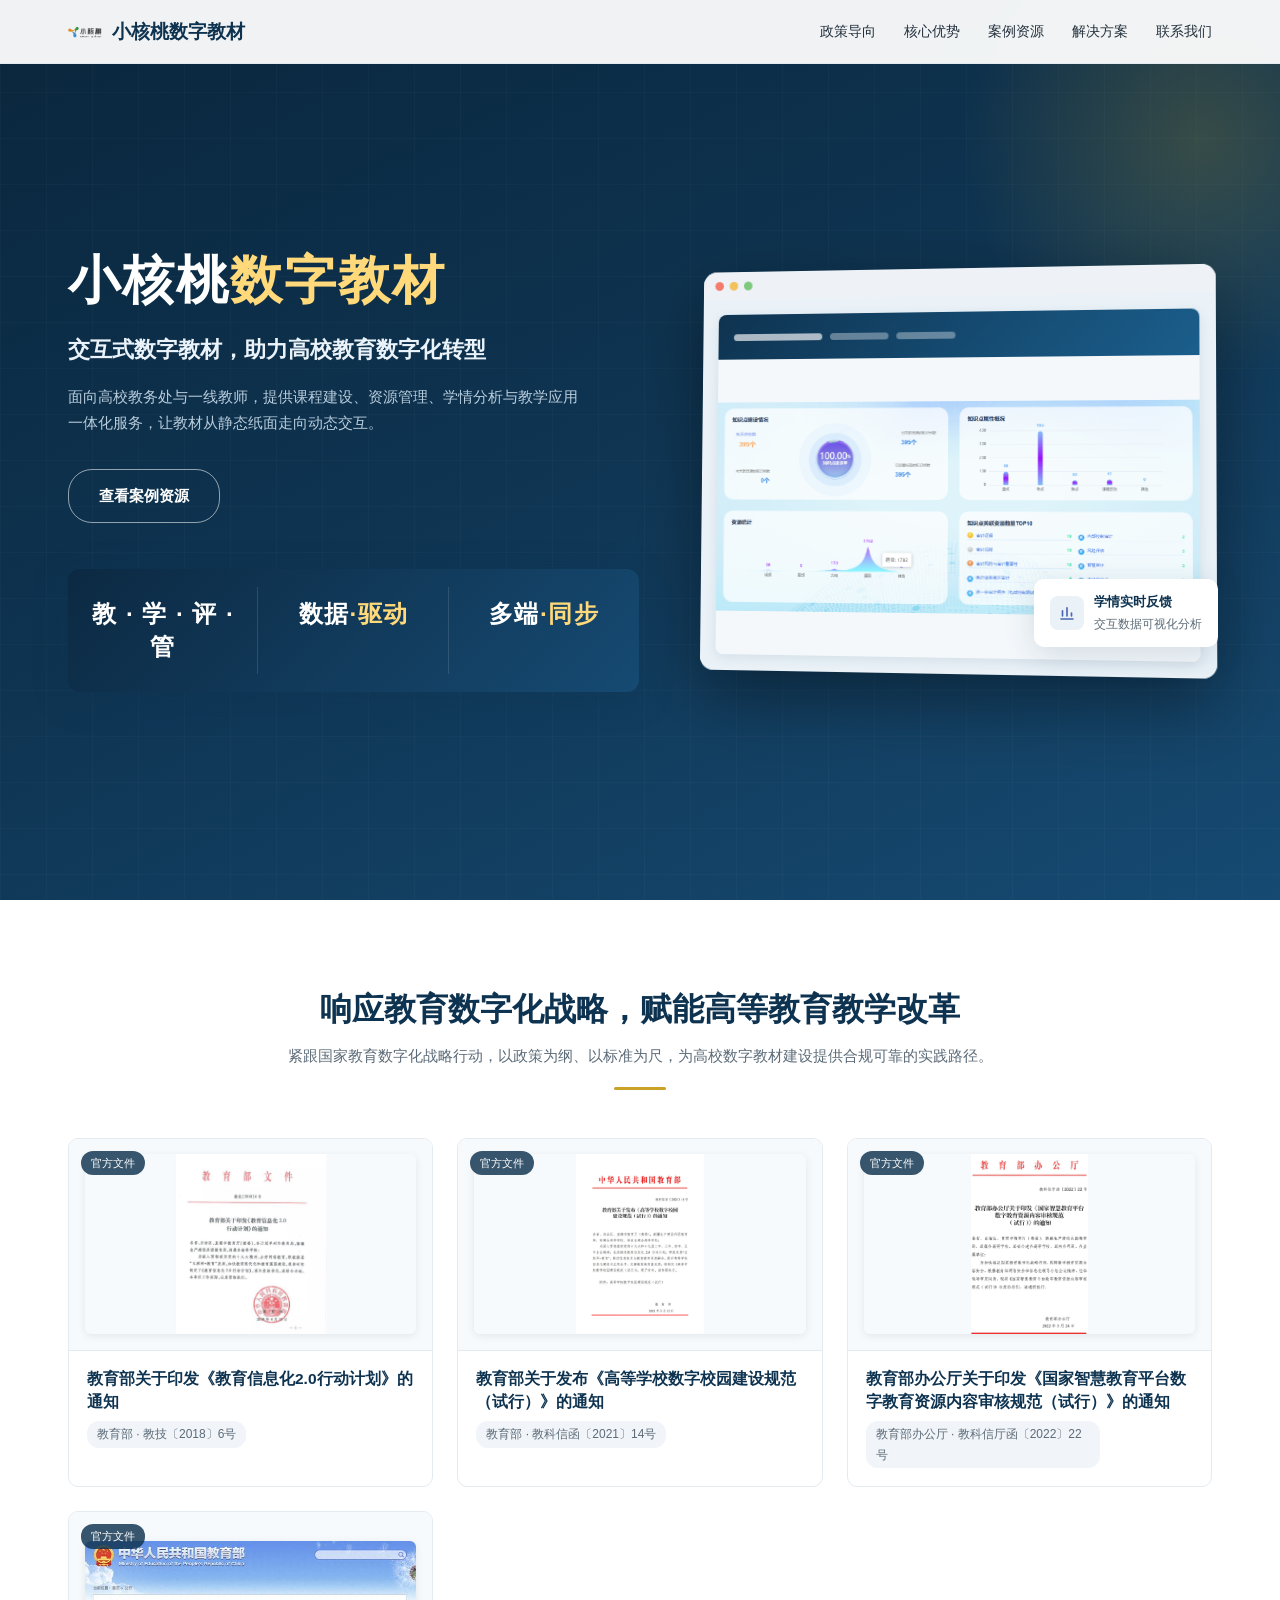
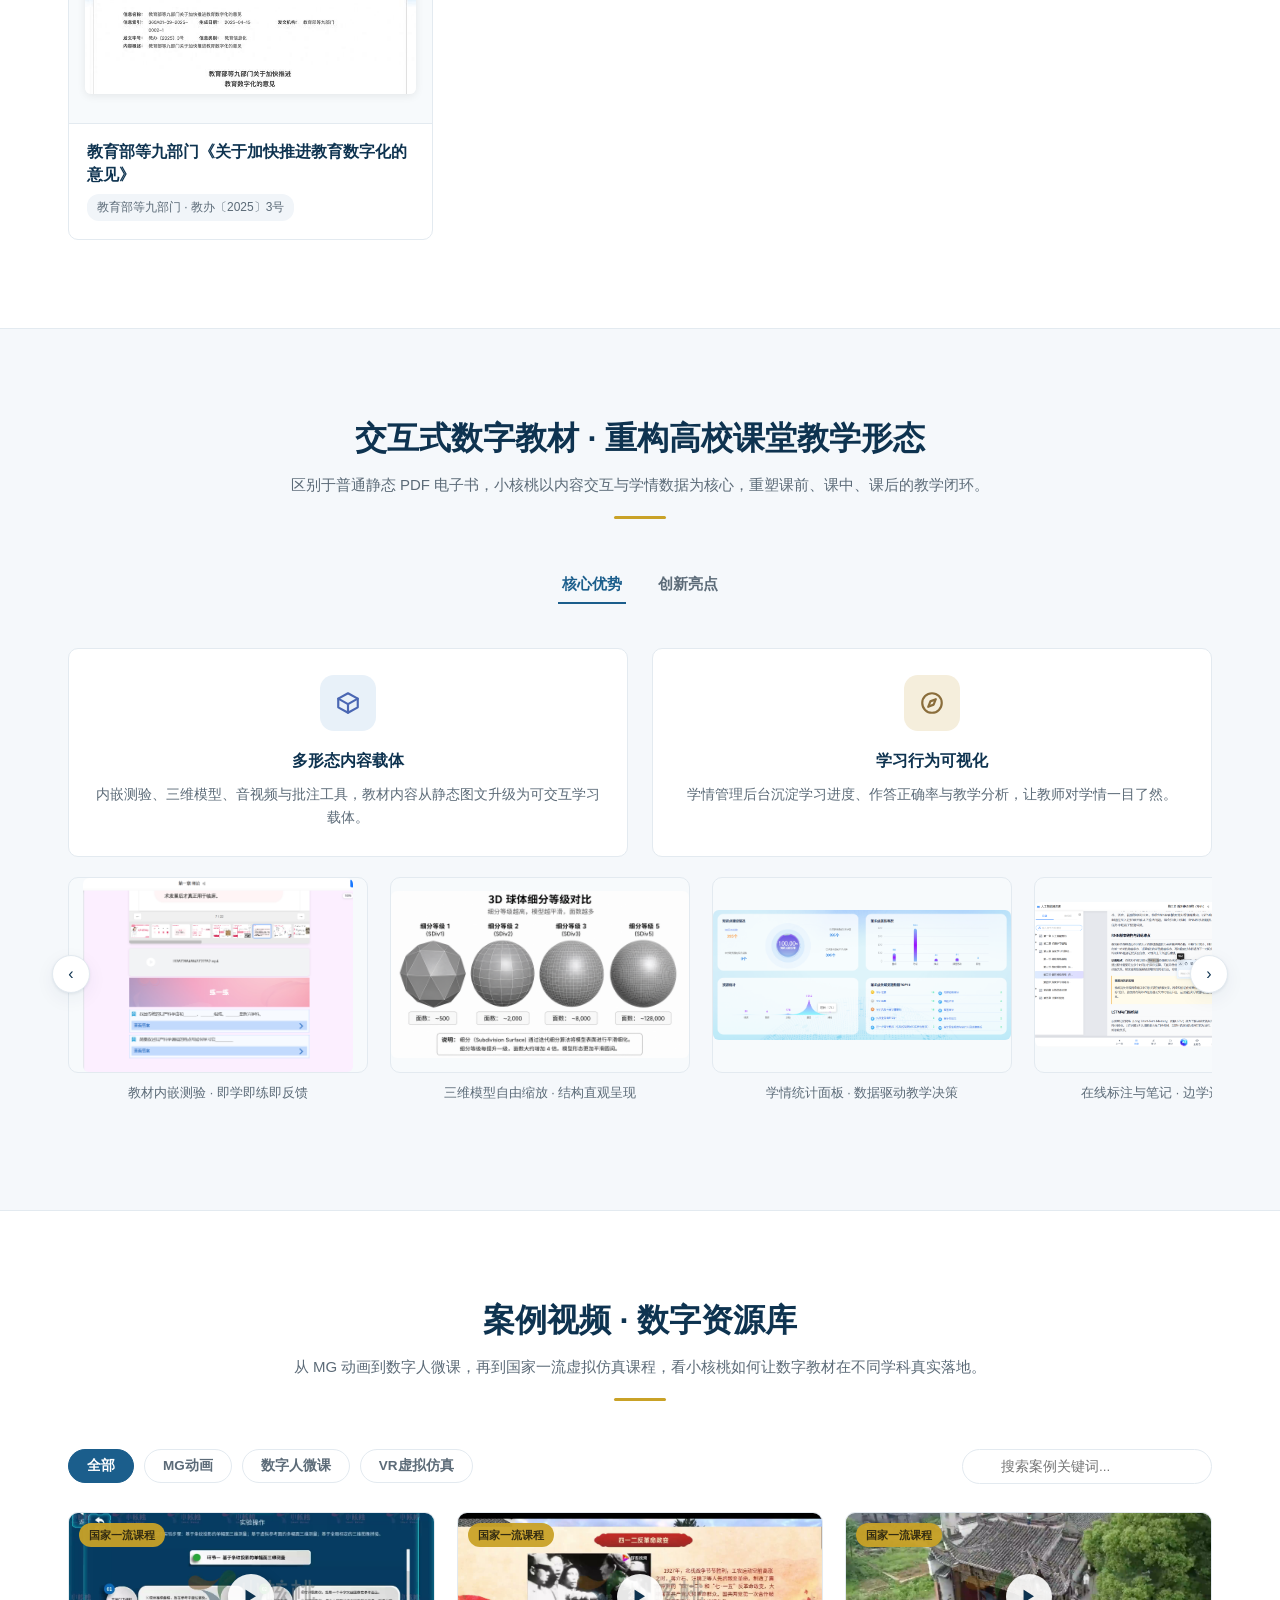
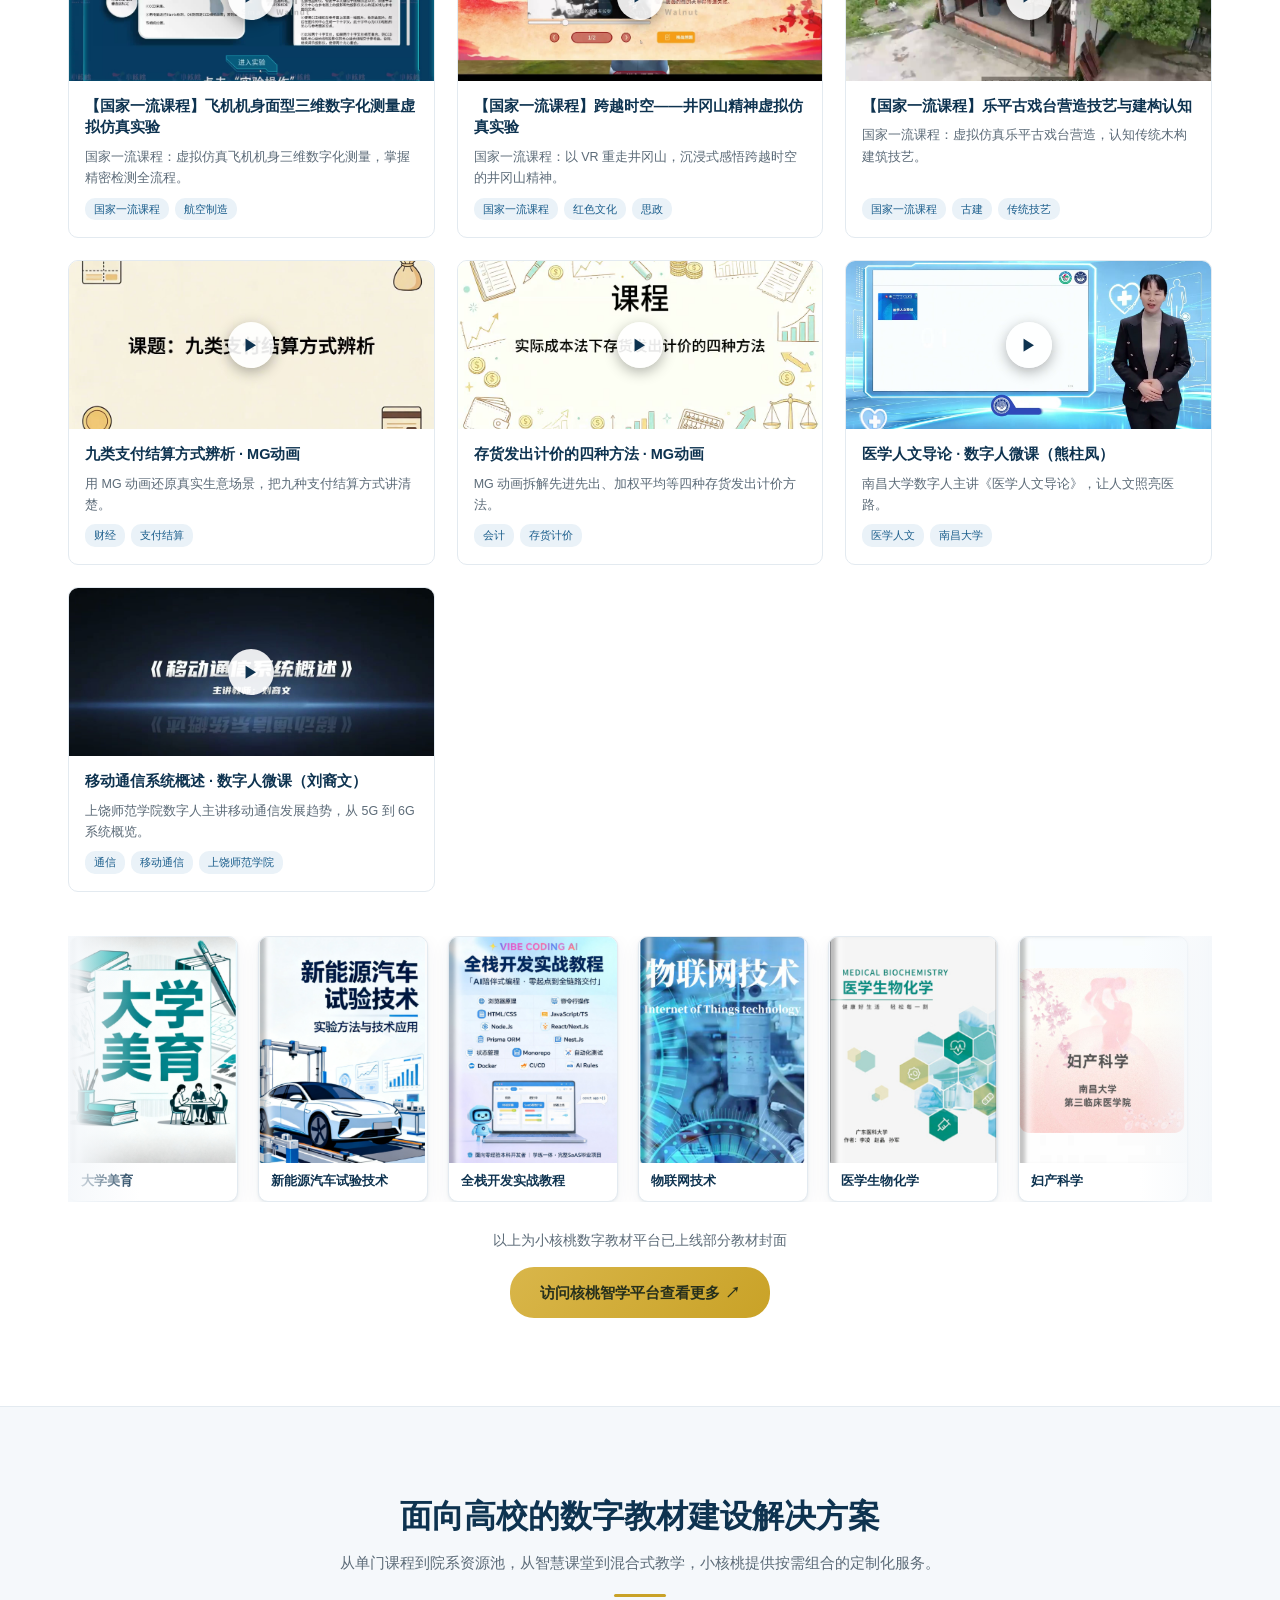
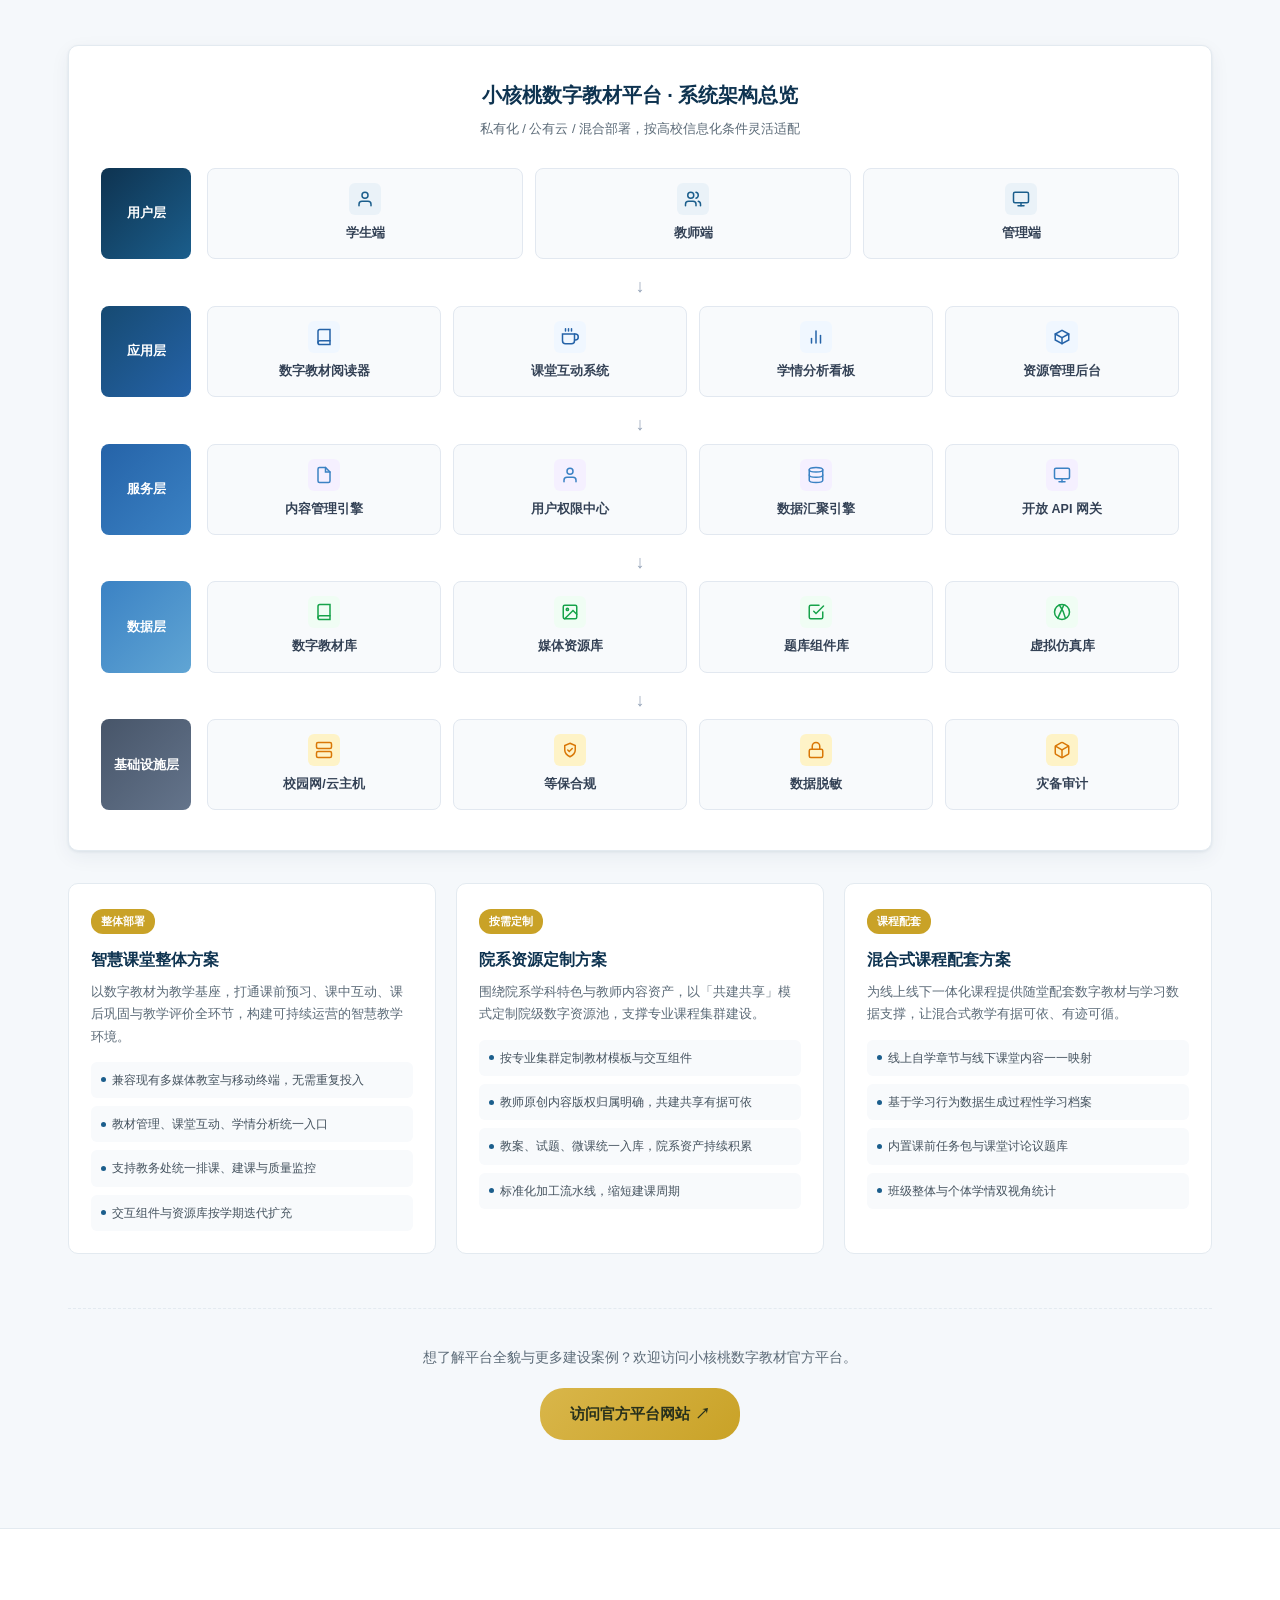
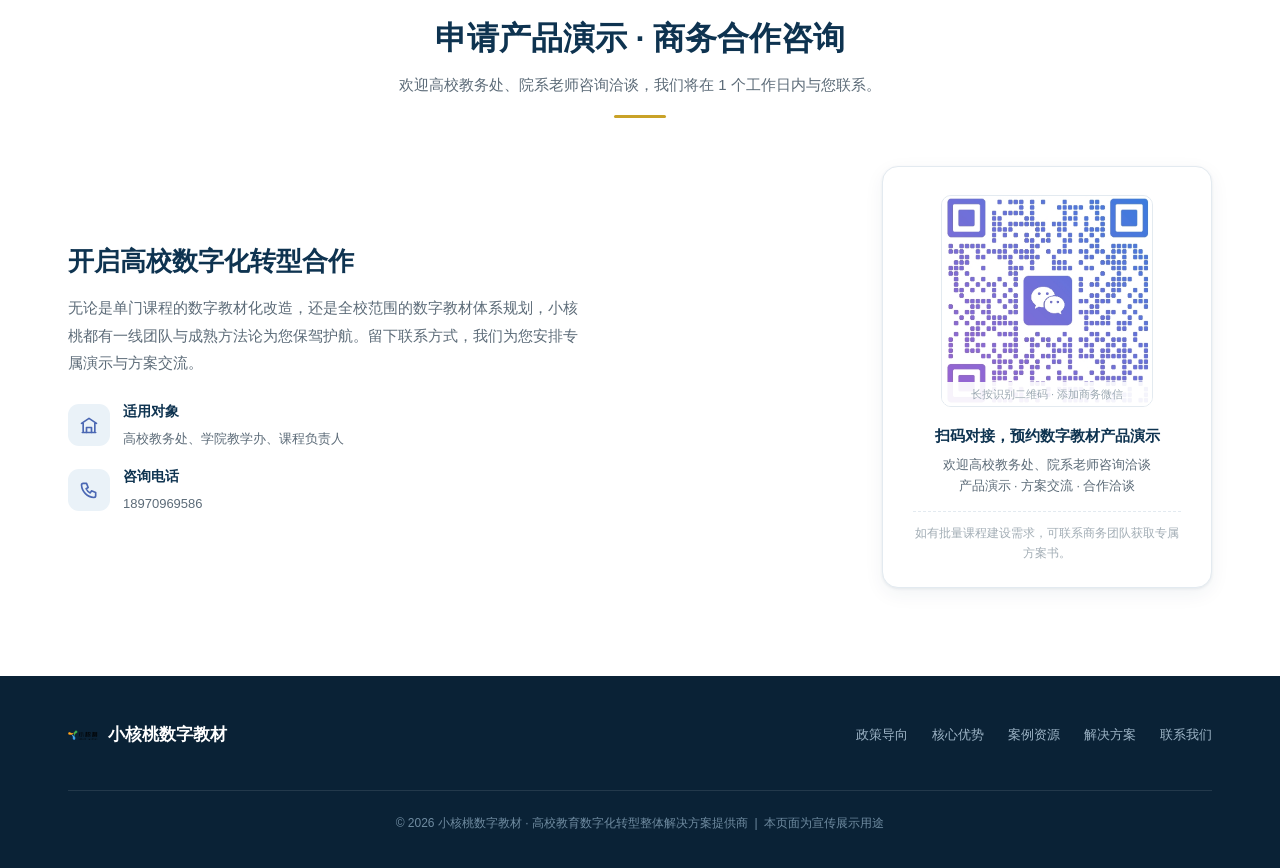
==== commit 3213a89a: "fix(promo): 删除截图滑动区重复的“在线批注示意”SVG占位卡片" ====
--- a/promo/index.html
+++ b/promo/index.html
@@ -587,25 +587,6 @@
             <figcaption>三维模型自由缩放 &#183; 结构直观呈现</figcaption>
           </figure>
           <figure class="slide-card">
-            <div class="snap" data-zoom="在线批注示意">
-              <svg width="240" height="156" viewBox="0 0 240 156" role="img" aria-label="在线批注功能示意图">
-                <rect x="0" y="0" width="240" height="156" rx="8" fill="#fff" stroke="#dfe6ec"/>
-                <rect x="0" y="0" width="240" height="34" rx="8" fill="#16395b"/>
-                <rect x="12" y="11" width="66" height="12" rx="6" fill="#4d7ba6"/>
-                <rect x="12" y="48" width="216" height="7" rx="3.5" fill="#dde5ec"/>
-                <rect x="12" y="62" width="176" height="7" rx="3.5" fill="#dde5ec"/>
-                <rect x="12" y="76" width="200" height="7" rx="3.5" fill="#dde5ec"/>
-                <rect x="12" y="90" width="150" height="7" rx="3.5" fill="#dde5ec"/>
-                <rect x="168" y="58" width="58" height="44" rx="7" fill="#fdf6e3" stroke="#e8d9a8"/>
-                <rect x="176" y="66" width="34" height="6" rx="3" fill="#d9b64a"/>
-                <rect x="176" y="78" width="42" height="6" rx="3" fill="#ecdda8"/>
-                <rect x="12" y="112" width="56" height="20" rx="10" fill="#eaf2f8"/>
-                <rect x="12" y="117" width="36" height="8" rx="4" fill="#1b5e8c" opacity=".7"/>
-              </svg>
-            </div>
-            <figcaption>在线批注 &#183; 师生互动即时可见</figcaption>
-          </figure>
-          <figure class="slide-card">
             <div class="snap" data-zoom="学情统计面板">
               <img src="screenshots/data-stats.png" alt="学情统计面板截图" style="max-width:100%;max-height:100%;object-fit:contain;border-radius:6px">
             </div>
@@ -631,7 +612,7 @@
               <circle cx="37" cy="37" r="34" fill="#fdf6e3"/>
               <circle class="pulse-ring" cx="37" cy="37" r="26" fill="none" stroke="#c9a227" stroke-width="2"/>
               <circle cx="37" cy="37" r="16" fill="#c9a227"/>
-              <path d="M37 29 a8 8 0 1 1 -5 2 -2" stroke="#fff" stroke-width="2" fill="none" stroke-linecap="round"/>
+              <path d="M37 29 a8 8 0 1 1 5.7 5.7" stroke="#fff" stroke-width="2" fill="none" stroke-linecap="round"/>
               <path d="M37 24 v6 M41.5 26.6 l-3.4 4.9" stroke="#fff" stroke-width="2" stroke-linecap="round"/>
             </svg>
           </div>
